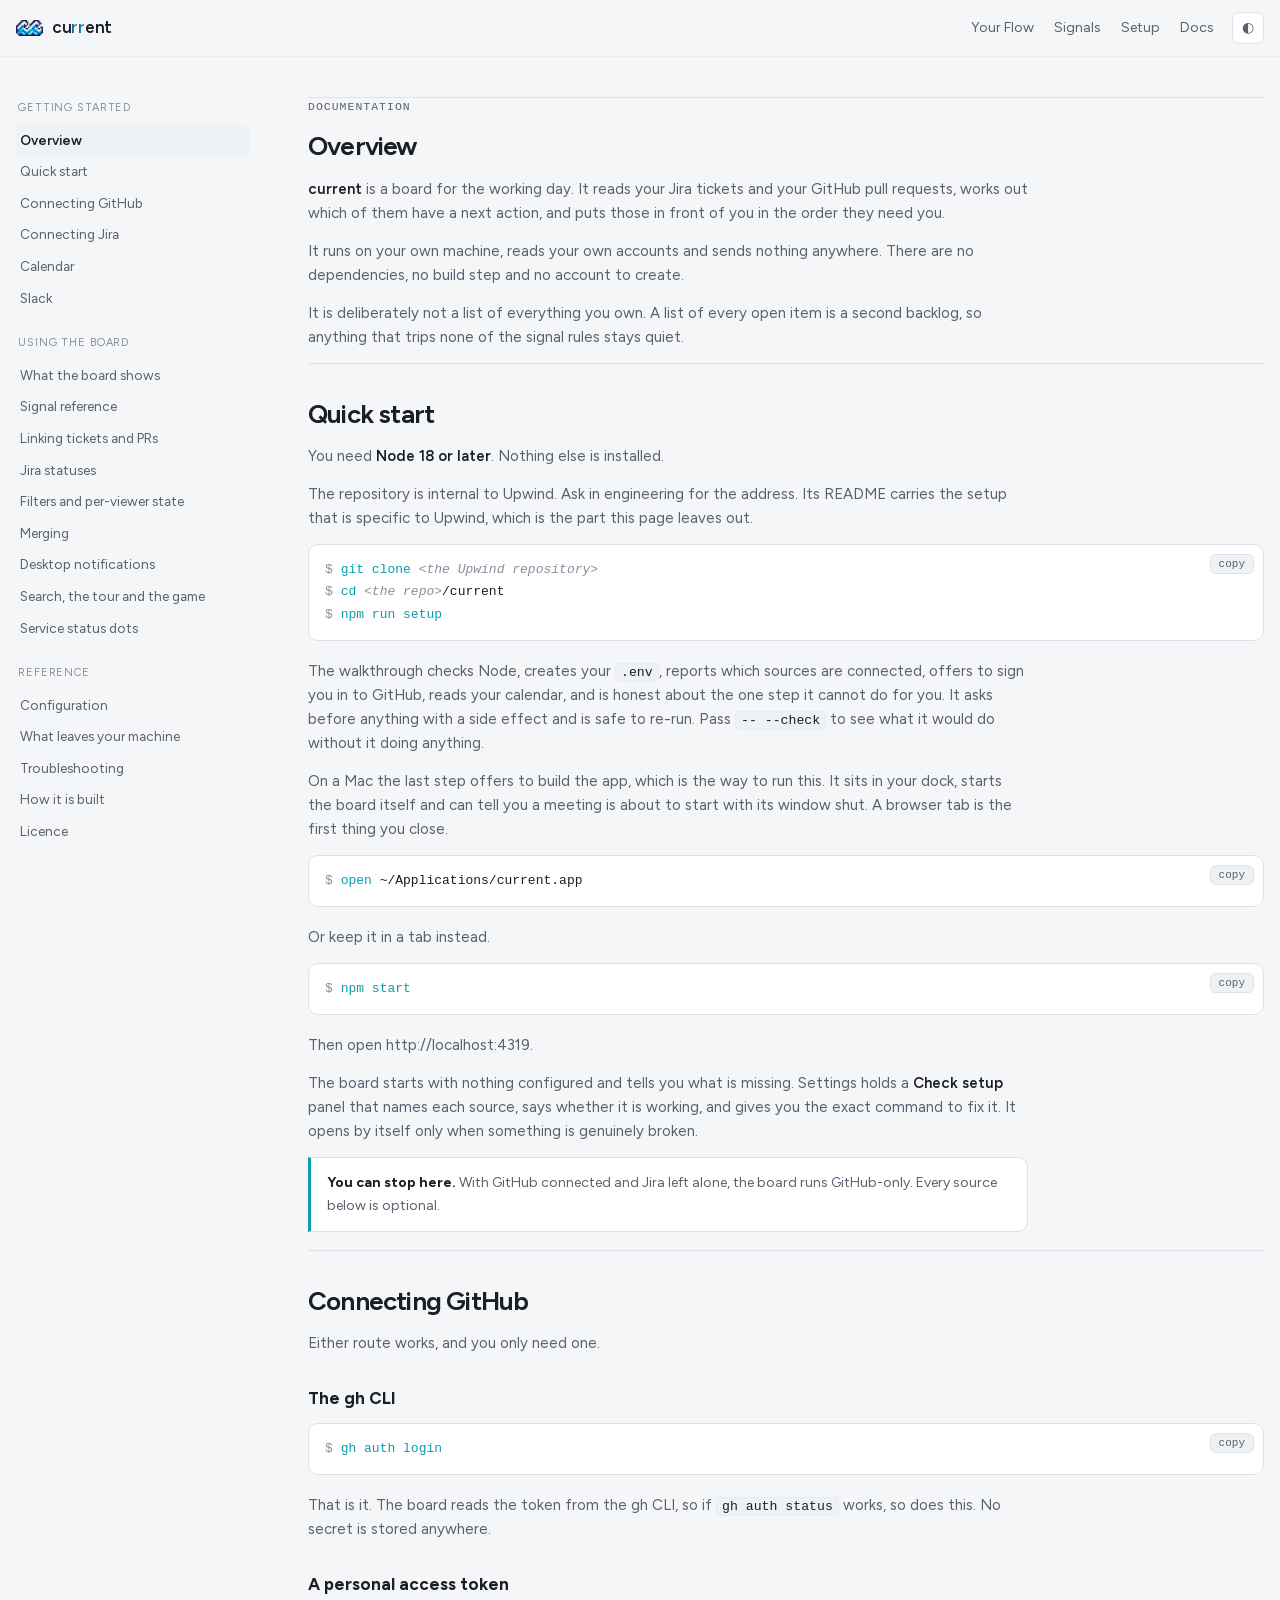
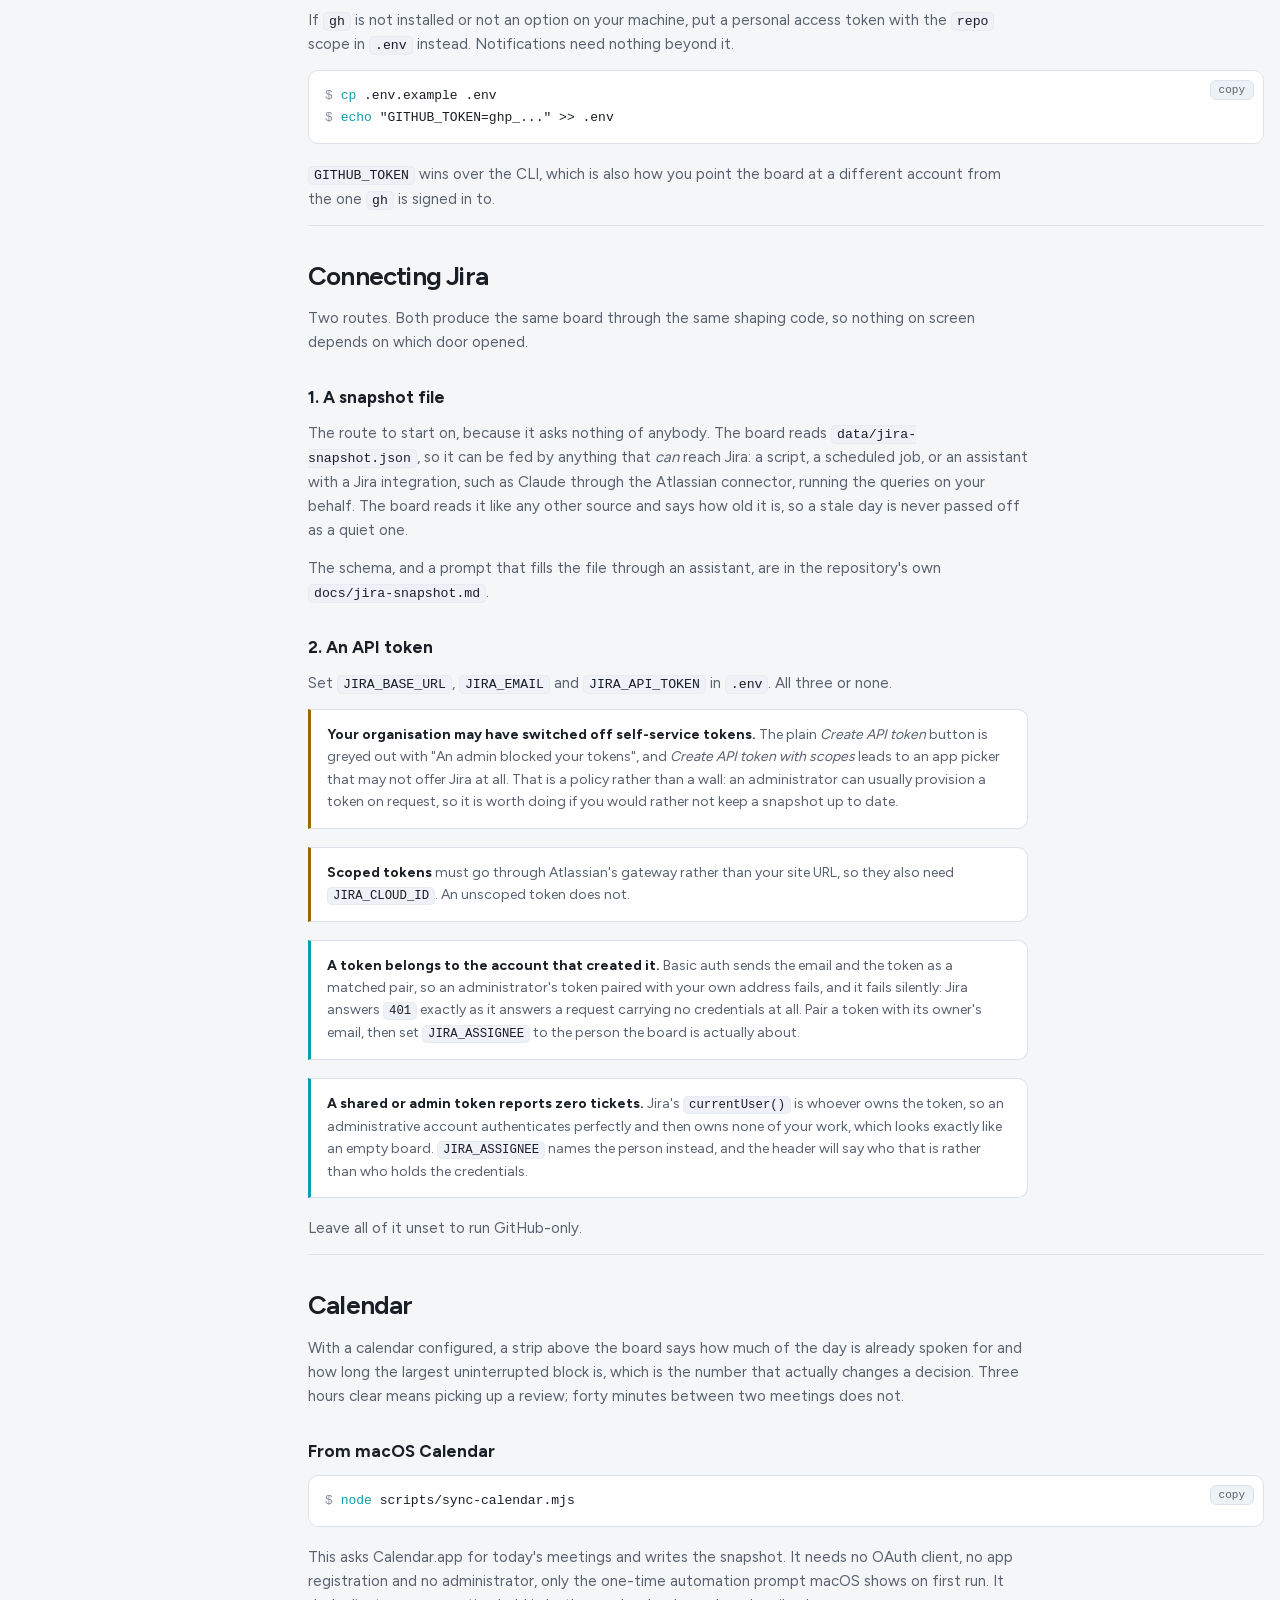
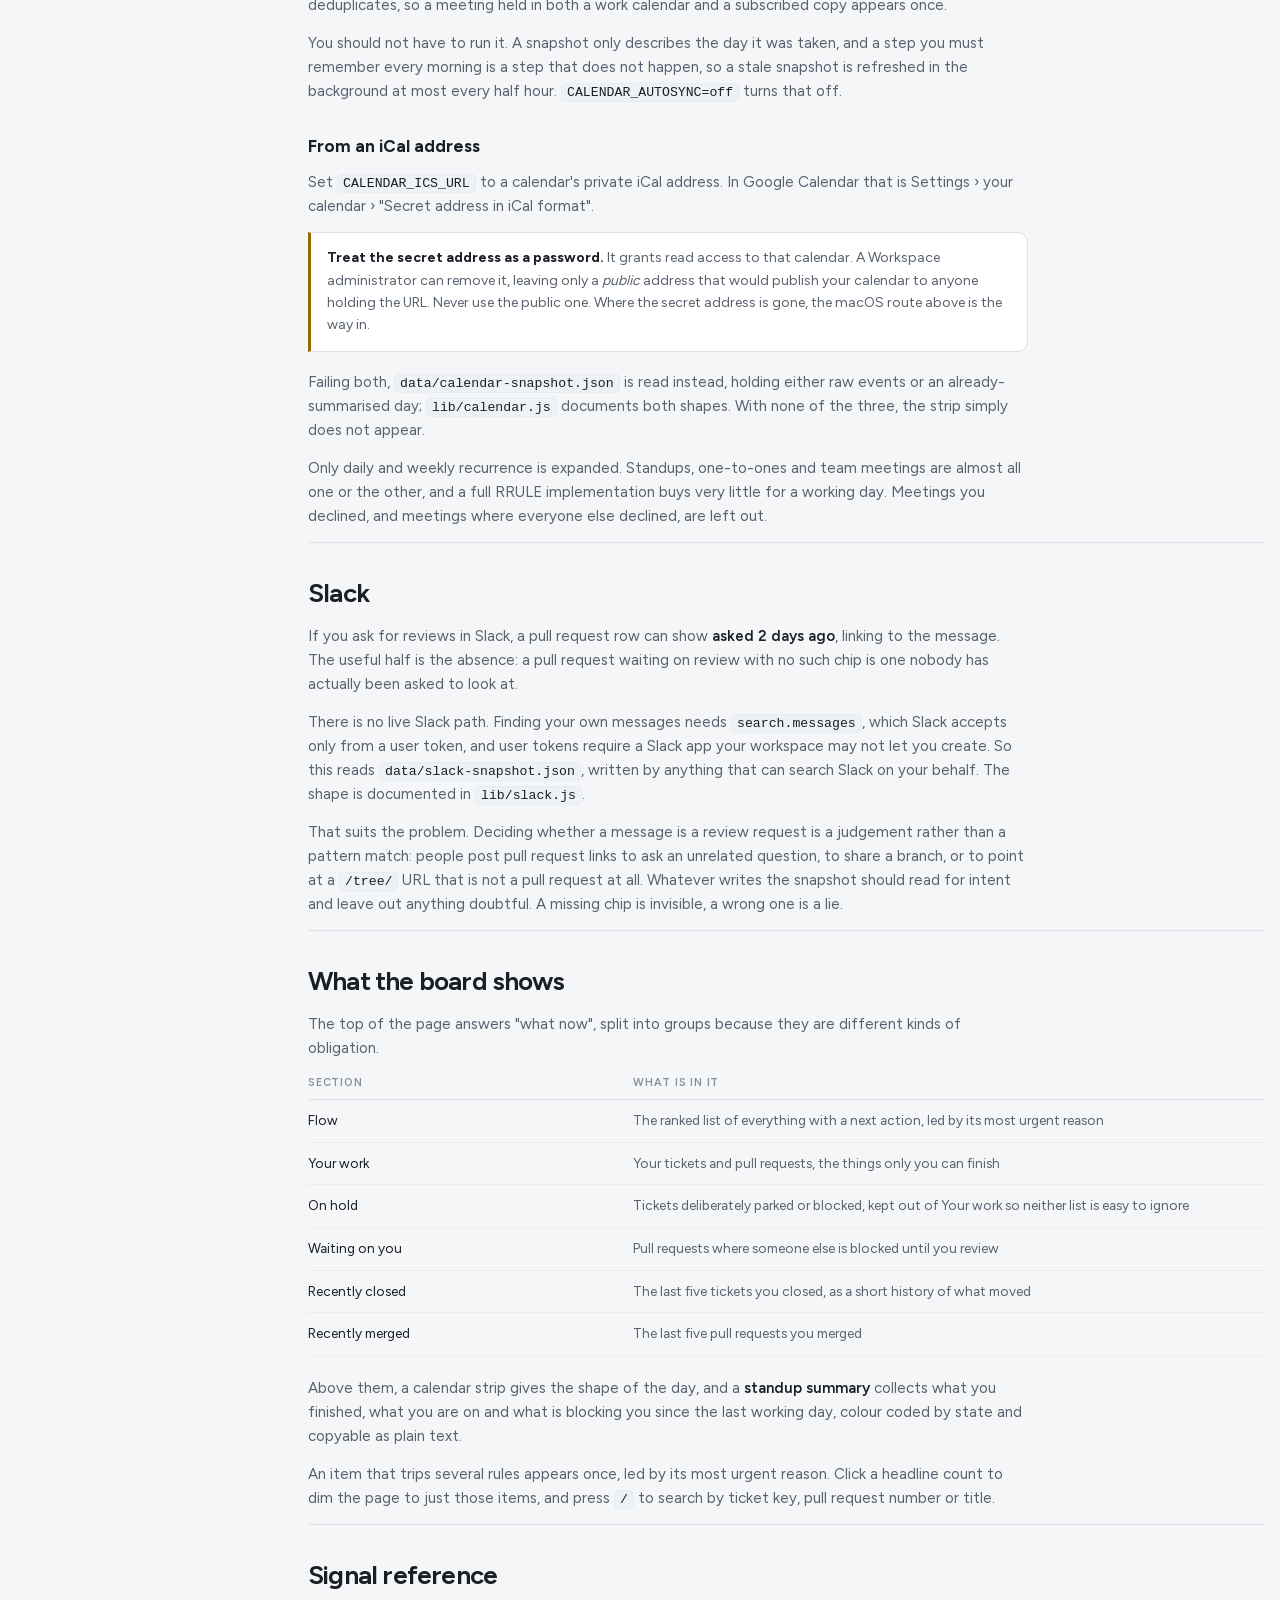
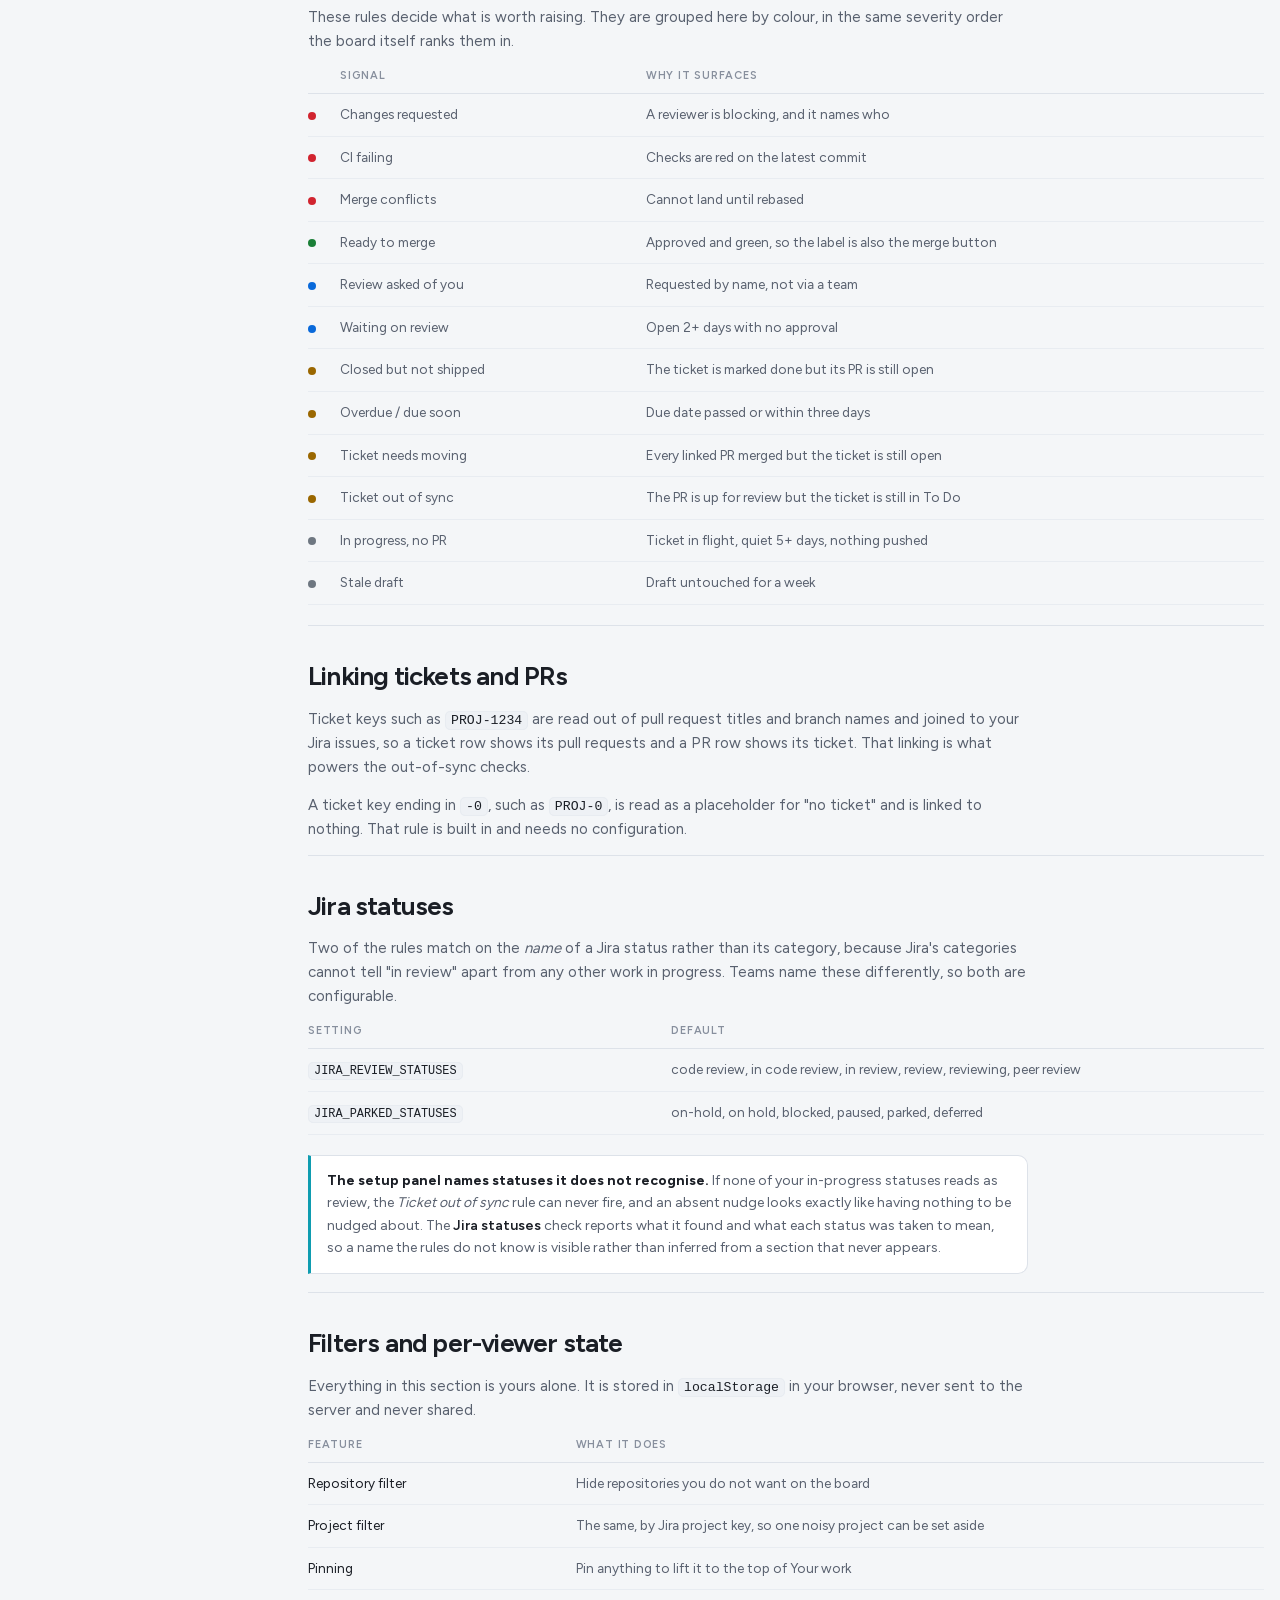
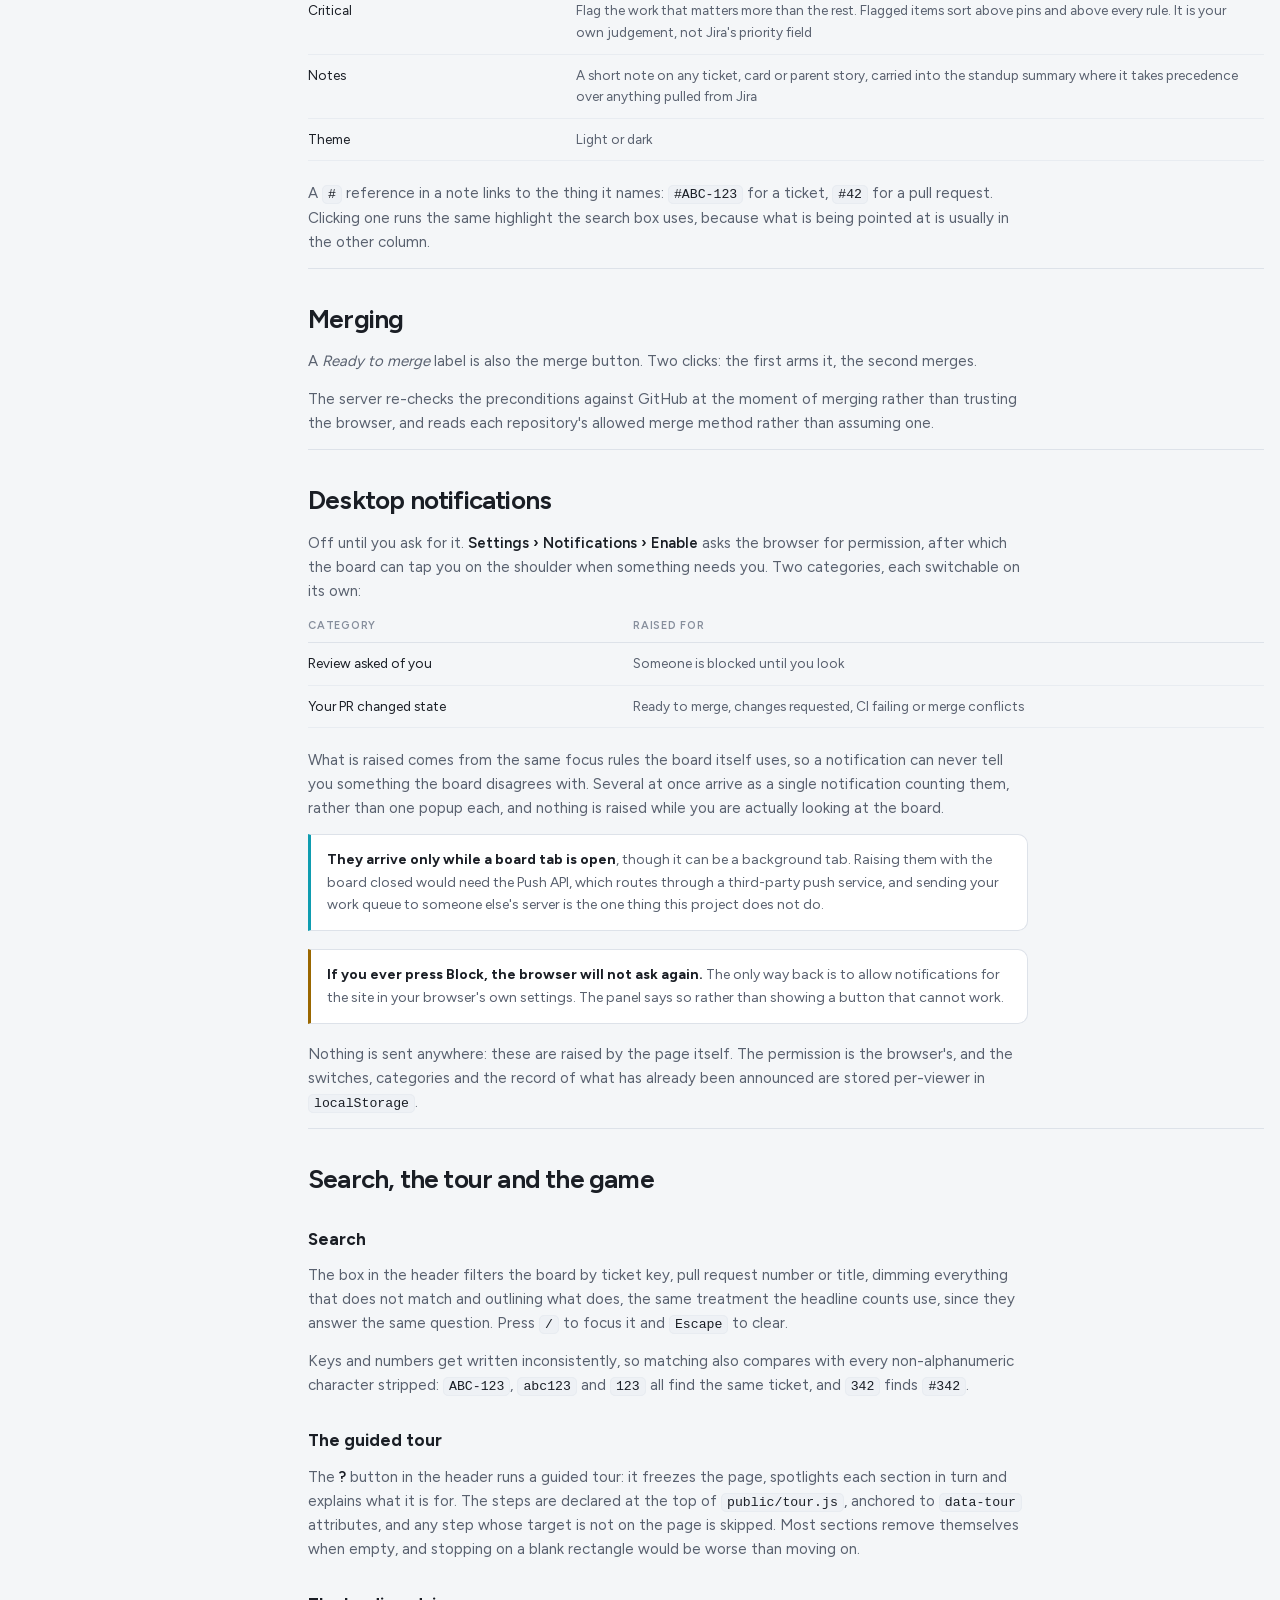
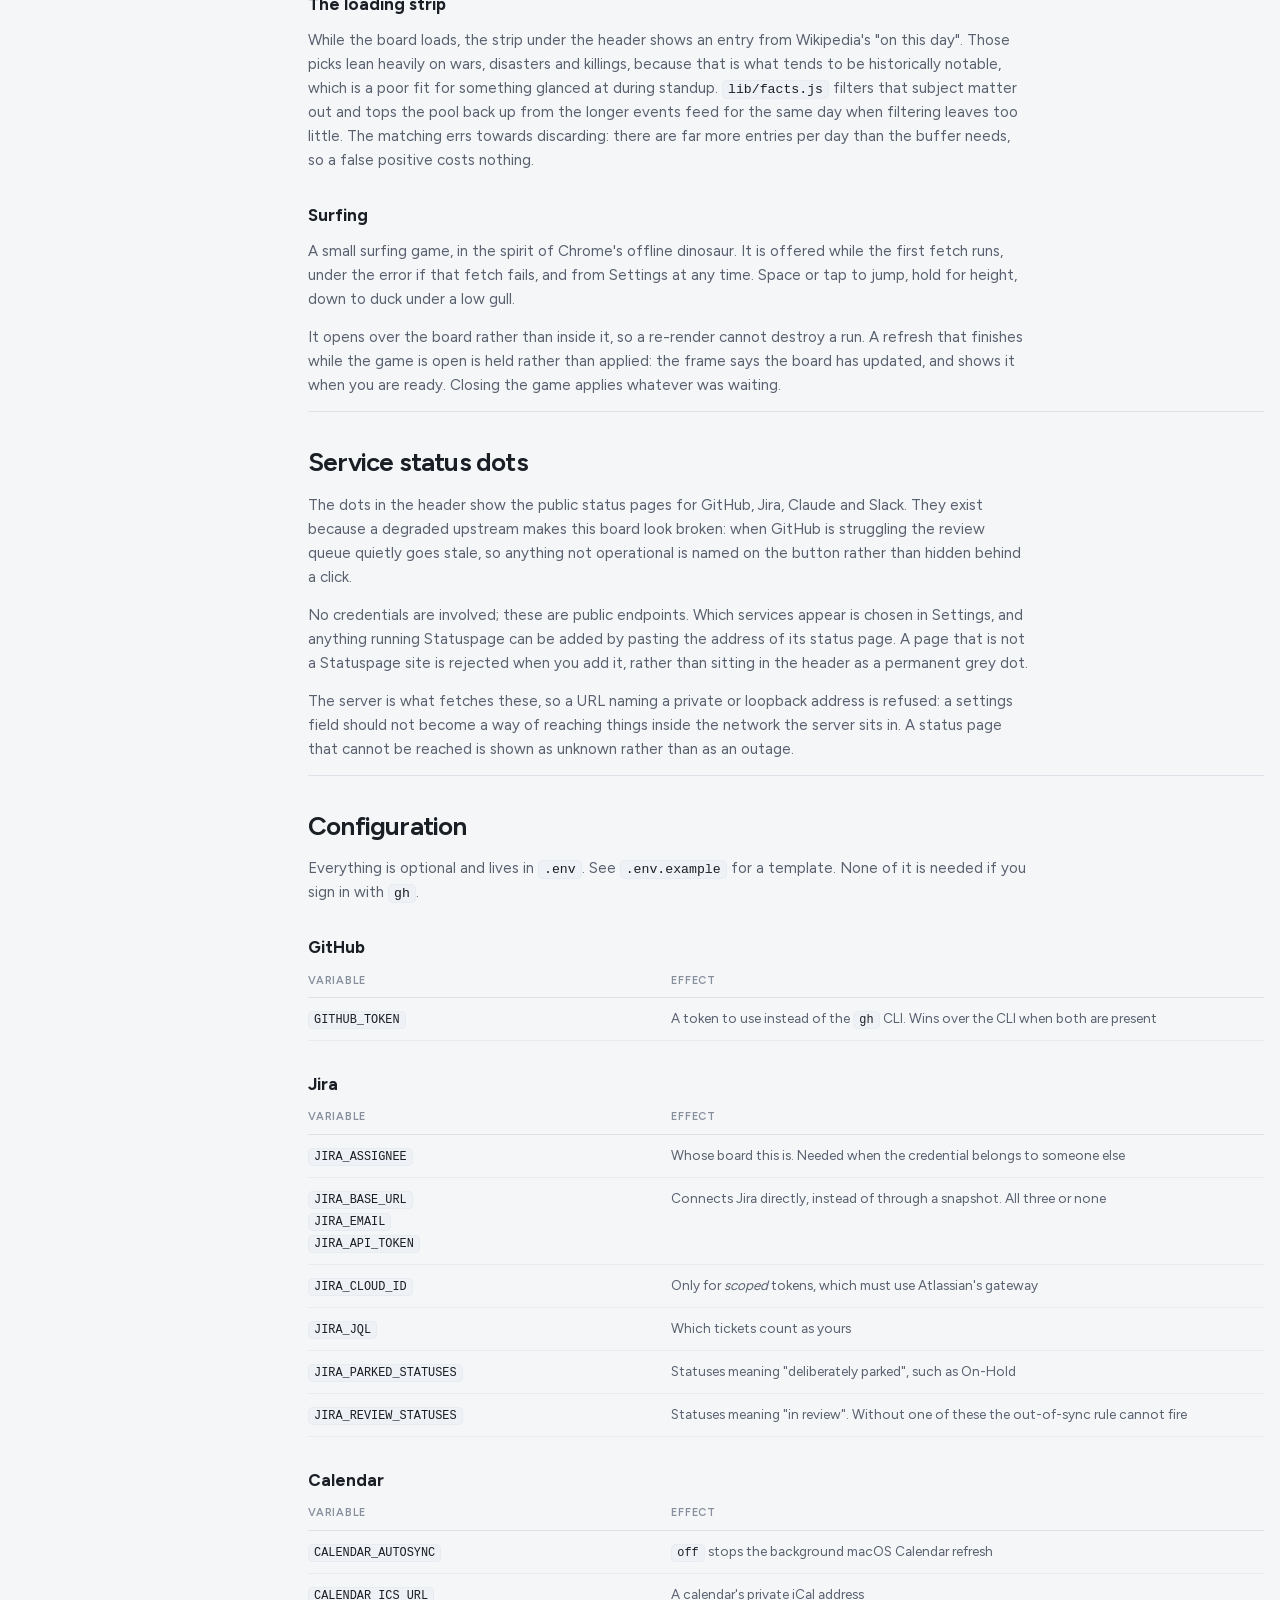
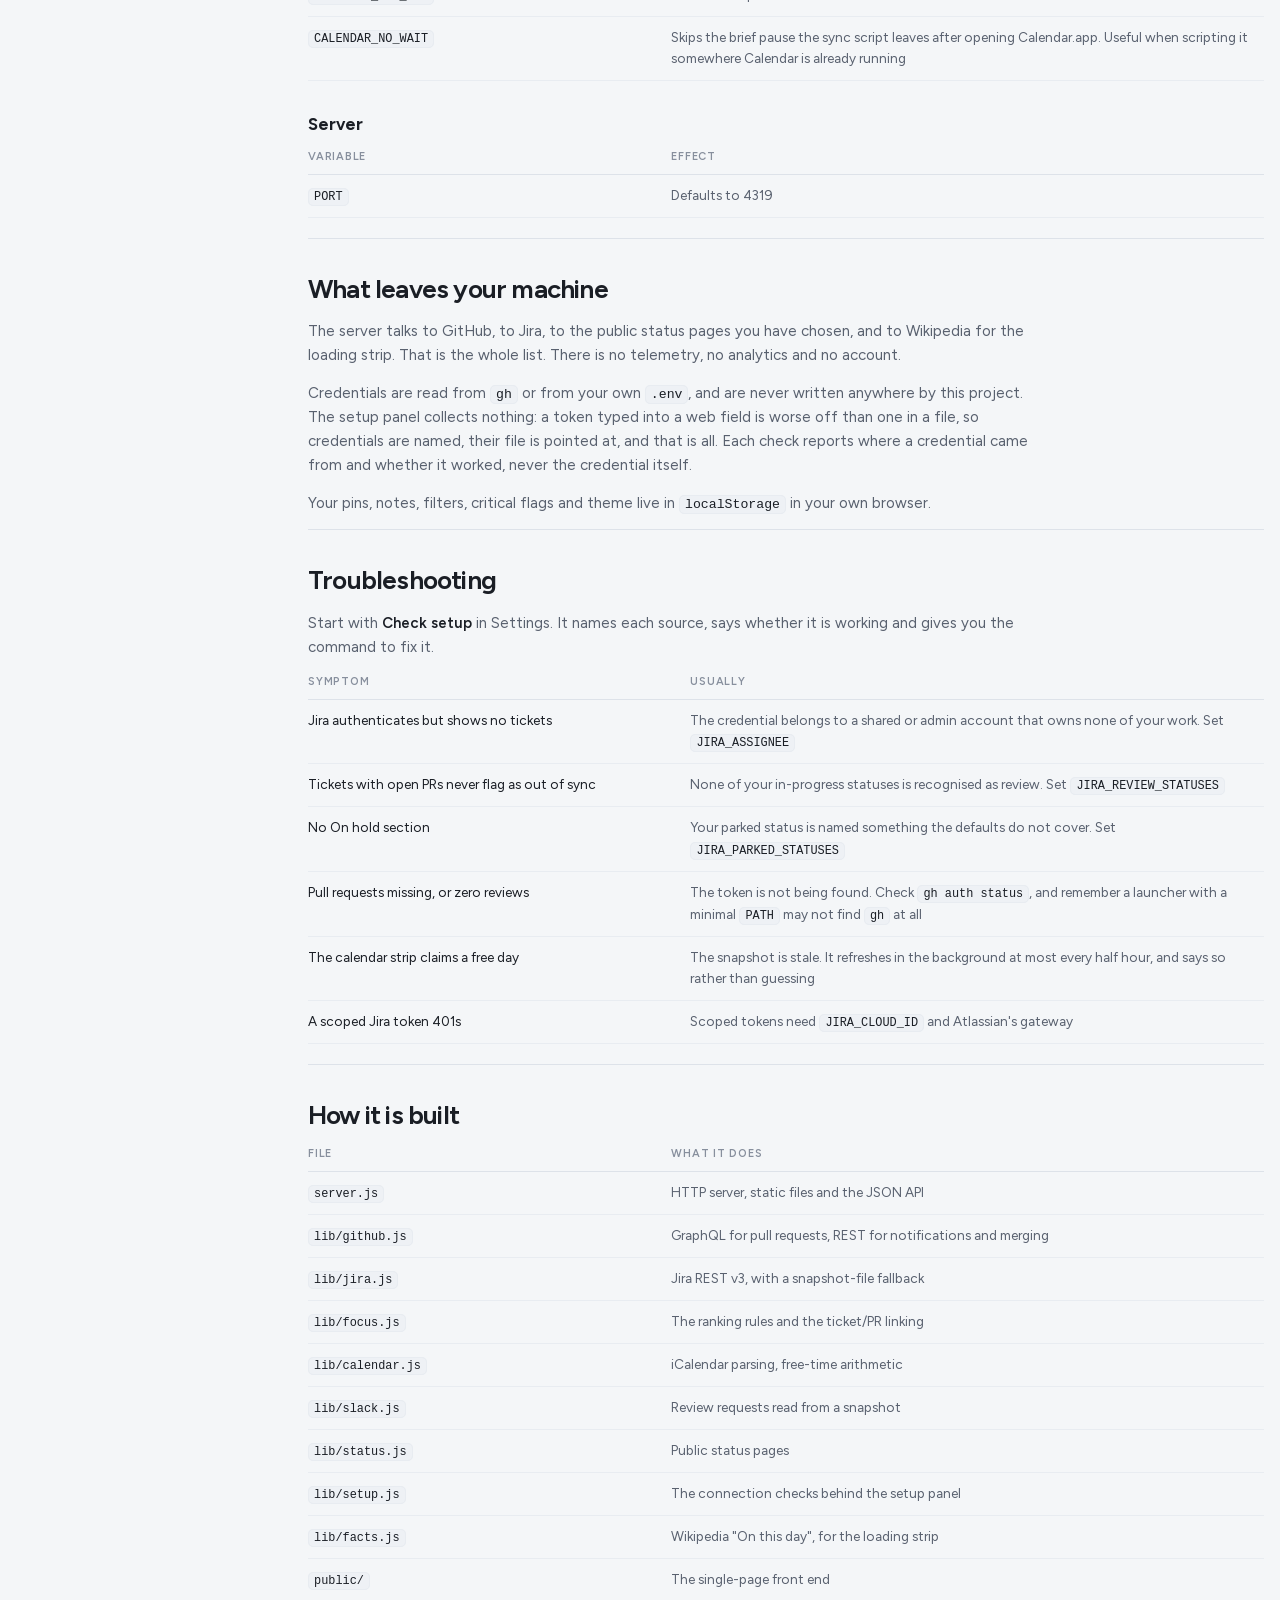
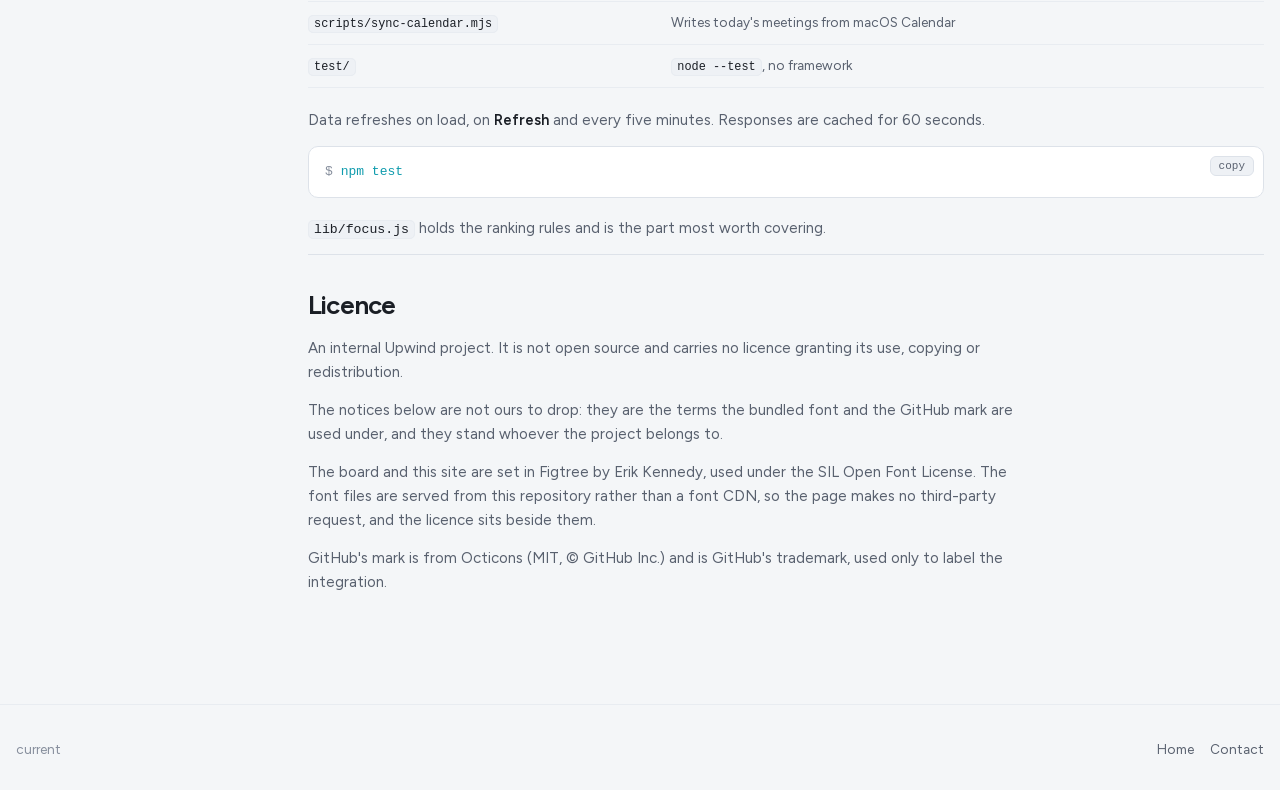
==== docs/index.html @ 6695f1cb "Correct the setup instructions, and lead with the Mac app The clone could not be followed. `cd curre" ====
<!doctype html>
<html lang="en">
  <head>
    <meta charset="utf-8" />
    <meta name="viewport" content="width=device-width, initial-scale=1" />

    <title>Documentation - current</title>
    <meta
      name="description"
      content="How to install, connect and run current: the GitHub and Jira routes, the calendar and Slack sources, every signal the board raises, the full configuration reference and what stays on your machine."
    />
    <link rel="icon" type="image/png" href="/favicon.png" />

    <script>
      /* Applied before first paint so a light-theme visitor never sees a dark
         flash. Wrapped because a private window can throw on the read itself. */
      try {
        var t = localStorage.getItem('current-docs-theme');
        if (t) document.documentElement.dataset.theme = t;
      } catch (e) {}
    </script>

    <link rel="stylesheet" href="/site.css?v=31" />
    <link rel="stylesheet" href="/guide.css?v=2" />

    <meta property="og:site_name" content="current" />
    <meta property="og:url" content="https://howsyourflow.io/docs/" />
    <meta property="og:title" content="Documentation - current" />
    <meta
      property="og:description"
      content="Install it, connect GitHub and Jira, and read what every signal on the board means."
    />
    <meta property="og:type" content="article" />
    <!-- Absolute, and it has to stay that way: a relative og:image is simply
         not fetched, which is why link previews came back blank. -->
    <meta property="og:image" content="https://howsyourflow.io/og.png" />
    <meta property="og:image:width" content="1200" />
    <meta property="og:image:height" content="630" />
    <meta property="og:image:alt" content="The current wave mark above a calm sea" />
    <meta name="twitter:card" content="summary_large_image" />
    <meta name="twitter:title" content="Documentation - current" />
    <meta name="twitter:description" content="Install it, connect GitHub and Jira, and read what every signal on the board means." />
    <meta name="twitter:image" content="https://howsyourflow.io/og.png" />
  </head>

  <body>
    <nav class="nav">
      <div class="wrap">
        <a class="nav-brand" href="/">
          <img src="/logo.png" alt="" />
          <span>cu<span class="wave-text">r</span><span class="wave-text">r</span>ent</span>
        </a>
        <div class="nav-links">
          <a href="/#board">Your Flow</a>
          <a href="/#signals">Signals</a>
          <a href="/#setup">Setup</a>
          <a href="/docs/">Docs</a>
        </div>
        <div class="nav-actions">
          <button class="theme-toggle" id="theme" type="button" title="Switch theme" aria-label="Switch theme">◐</button>
        </div>
      </div>
    </nav>

    <main class="wrap">
      <div class="docs">
        <!-- A disclosure on a phone, the sidebar on anything wider. -->
        <aside>
          <details class="docs-nav" id="toc">
            <summary>On this page</summary>
            <div class="toc">
              <p class="group">Getting started</p>
              <a href="#overview">Overview</a>
              <a href="#quick-start">Quick start</a>
              <a href="#github">Connecting GitHub</a>
              <a href="#jira">Connecting Jira</a>
              <a href="#calendar">Calendar</a>
              <a href="#slack">Slack</a>

              <p class="group">Using the board</p>
              <a href="#board">What the board shows</a>
              <a href="#signals">Signal reference</a>
              <a href="#linking">Linking tickets and PRs</a>
              <a href="#statuses">Jira statuses</a>
              <a href="#filters">Filters and per-viewer state</a>
              <a href="#merging">Merging</a>
              <a href="#notifications">Desktop notifications</a>
              <a href="#extras">Search, the tour and the game</a>
              <a href="#status-dots">Service status dots</a>

              <p class="group">Reference</p>
              <a href="#config">Configuration</a>
              <a href="#privacy">What leaves your machine</a>
              <a href="#troubleshooting">Troubleshooting</a>
              <a href="#architecture">How it is built</a>
              <a href="#licence">Licence</a>
            </div>
          </details>
        </aside>

        <div class="docs-body">
          <section id="overview">
            <p class="eyebrow">Documentation</p>
            <h2><a class="anchor" href="#overview" aria-hidden="true">#</a>Overview</h2>
            <p>
              <strong>current</strong> is a board for the working day. It reads your Jira
              tickets and your GitHub pull requests, works out which of them have a next
              action, and puts those in front of you in the order they need you.
            </p>
            <p>
              It runs on your own machine, reads your own accounts and sends nothing
              anywhere. There are no dependencies, no build step and no account to create.
            </p>
            <p>
              It is deliberately not a list of everything you own. A list of every open
              item is a second backlog, so anything that trips none of the
              <a href="#signals">signal rules</a> stays quiet.
            </p>
          </section>

          <section id="quick-start">
            <h2><a class="anchor" href="#quick-start" aria-hidden="true">#</a>Quick start</h2>
            <p>You need <strong>Node 18 or later</strong>. Nothing else is installed.</p>
            <p>
              The repository is internal to Upwind. Ask in engineering for the address.
              Its README carries the setup that is specific to Upwind, which is the part
              this page leaves out.
            </p>
            <div class="cmd">
              <button class="copy" type="button">copy</button>
              <pre><span class="p">$</span> <span class="c">git clone</span> <span class="m">&lt;the Upwind repository&gt;</span>
<span class="p">$</span> <span class="c">cd</span> <span class="m">&lt;the repo&gt;</span>/current
<span class="p">$</span> <span class="c">npm run setup</span></pre>
            </div>
            <p>
              The walkthrough checks Node, creates your <code>.env</code>, reports which
              sources are connected, offers to sign you in to GitHub, reads your calendar,
              and is honest about the one step it cannot do for you. It asks before
              anything with a side effect and is safe to re-run. Pass
              <code>-- --check</code> to see what it would do without it doing anything.
            </p>
            <p>
              On a Mac the last step offers to build the app, which is the way to run this.
              It sits in your dock, starts the board itself and can tell you a meeting is
              about to start with its window shut. A browser tab is the first thing you
              close.
            </p>
            <div class="cmd">
              <button class="copy" type="button">copy</button>
              <pre><span class="p">$</span> <span class="c">open</span> ~/Applications/current.app</pre>
            </div>
            <p>Or keep it in a tab instead.</p>
            <div class="cmd">
              <button class="copy" type="button">copy</button>
              <pre><span class="p">$</span> <span class="c">npm start</span></pre>
            </div>
            <p>Then open <a href="http://localhost:4319">http://localhost:4319</a>.</p>
            <p>
              The board starts with nothing configured and tells you what is missing.
              Settings holds a <strong>Check setup</strong> panel that names each source,
              says whether it is working, and gives you the exact command to fix it. It
              opens by itself only when something is genuinely broken.
            </p>
            <div class="note">
              <p>
                <b>You can stop here.</b> With GitHub connected and Jira left alone, the
                board runs GitHub-only. Every source below is optional.
              </p>
            </div>
          </section>

          <section id="github">
            <h2><a class="anchor" href="#github" aria-hidden="true">#</a>Connecting GitHub</h2>
            <p>Either route works, and you only need one.</p>

            <h3><a class="anchor" href="#github" aria-hidden="true">#</a>The gh CLI</h3>
            <div class="cmd">
              <button class="copy" type="button">copy</button>
              <pre><span class="p">$</span> <span class="c">gh auth login</span></pre>
            </div>
            <p>
              That is it. The board reads the token from the
              <a href="https://cli.github.com">gh CLI</a>, so if <code>gh auth status</code>
              works, so does this. No secret is stored anywhere.
            </p>

            <h3><a class="anchor" href="#github" aria-hidden="true">#</a>A personal access token</h3>
            <p>
              If <code>gh</code> is not installed or not an option on your machine, put a
              <a href="https://github.com/settings/tokens">personal access token</a> with
              the <code>repo</code> scope in <code>.env</code> instead. Notifications need
              nothing beyond it.
            </p>
            <div class="cmd">
              <button class="copy" type="button">copy</button>
              <pre><span class="p">$</span> <span class="c">cp</span> .env.example .env
<span class="p">$</span> <span class="c">echo</span> "GITHUB_TOKEN=ghp_..." &gt;&gt; .env</pre>
            </div>
            <p>
              <code>GITHUB_TOKEN</code> wins over the CLI, which is also how you point the
              board at a different account from the one <code>gh</code> is signed in to.
            </p>
          </section>

          <section id="jira">
            <h2><a class="anchor" href="#jira" aria-hidden="true">#</a>Connecting Jira</h2>
            <p>
              Two routes. Both produce the same board through the same shaping code, so
              nothing on screen depends on which door opened.
            </p>

            <h3><a class="anchor" href="#jira" aria-hidden="true">#</a>1. A snapshot file</h3>
            <p>
              The route to start on, because it asks nothing of anybody. The board reads
              <code>data/jira-snapshot.json</code>, so it can be fed by anything that
              <em>can</em> reach Jira: a script, a scheduled job, or an assistant with a
              Jira integration, such as Claude through the Atlassian connector,
              running the queries on your behalf. The board reads it like
              any other source and says how old it is, so a stale day is never passed off
              as a quiet one.
            </p>
            <p>
              The schema, and a prompt that fills the file through an assistant, are in
              the repository's own <code>docs/jira-snapshot.md</code>.
            </p>

            <h3><a class="anchor" href="#jira" aria-hidden="true">#</a>2. An API token</h3>
            <p>
              Set <code>JIRA_BASE_URL</code>, <code>JIRA_EMAIL</code> and
              <a href="https://id.atlassian.com/manage-profile/security/api-tokens"><code>JIRA_API_TOKEN</code></a>
              in <code>.env</code>. All three or none.
            </p>
            <div class="note warn">
              <p>
                <b>Your organisation may have switched off self-service tokens.</b> The
                plain <em>Create API token</em> button is greyed out with "An admin blocked
                your tokens", and <em>Create API token with scopes</em> leads to an app
                picker that may not offer Jira at all. That is a policy rather than a wall:
                an administrator can usually provision a token on request, so it is worth
                doing if you would rather not keep a snapshot up to date.
              </p>
            </div>
            <div class="note warn">
              <p>
                <b>Scoped tokens</b> must go through Atlassian's gateway rather than your
                site URL, so they also need <code>JIRA_CLOUD_ID</code>. An unscoped token
                does not.
              </p>
            </div>
            <div class="note">
              <p>
                <b>A token belongs to the account that created it.</b> Basic auth sends the
                email and the token as a matched pair, so an administrator's token paired
                with your own address fails, and it fails silently: Jira answers
                <code>401</code> exactly as it answers a request carrying no credentials at
                all. Pair a token with its owner's email, then set
                <code>JIRA_ASSIGNEE</code> to the person the board is actually about.
              </p>
            </div>
            <div class="note">
              <p>
                <b>A shared or admin token reports zero tickets.</b> Jira's
                <code>currentUser()</code> is whoever owns the token, so an administrative
                account authenticates perfectly and then owns none of your work, which
                looks exactly like an empty board. <code>JIRA_ASSIGNEE</code> names the
                person instead, and the header will say who that is rather than who holds
                the credentials.
              </p>
            </div>

            <p>Leave all of it unset to run GitHub-only.</p>
          </section>
          <section id="calendar">
            <h2><a class="anchor" href="#calendar" aria-hidden="true">#</a>Calendar</h2>
            <p>
              With a calendar configured, a strip above the board says how much of the day
              is already spoken for and how long the largest uninterrupted block is, which
              is the number that actually changes a decision. Three hours clear means
              picking up a review; forty minutes between two meetings does not.
            </p>

            <h3><a class="anchor" href="#calendar" aria-hidden="true">#</a>From macOS Calendar</h3>
            <div class="cmd">
              <button class="copy" type="button">copy</button>
              <pre><span class="p">$</span> <span class="c">node</span> scripts/sync-calendar.mjs</pre>
            </div>
            <p>
              This asks Calendar.app for today's meetings and writes the snapshot. It needs
              no OAuth client, no app registration and no administrator, only the one-time
              automation prompt macOS shows on first run. It deduplicates, so a meeting held
              in both a work calendar and a subscribed copy appears once.
            </p>
            <p>
              You should not have to run it. A snapshot only describes the day it was taken,
              and a step you must remember every morning is a step that does not happen, so
              a stale snapshot is refreshed in the background at most every half hour.
              <code>CALENDAR_AUTOSYNC=off</code> turns that off.
            </p>

            <h3><a class="anchor" href="#calendar" aria-hidden="true">#</a>From an iCal address</h3>
            <p>
              Set <code>CALENDAR_ICS_URL</code> to a calendar's private iCal address. In
              Google Calendar that is Settings &rsaquo; your calendar &rsaquo; "Secret
              address in iCal format".
            </p>
            <div class="note warn">
              <p>
                <b>Treat the secret address as a password.</b> It grants read access to that
                calendar. A Workspace administrator can remove it, leaving only a
                <em>public</em> address that would publish your calendar to anyone holding
                the URL. Never use the public one. Where the secret address is gone, the
                macOS route above is the way in.
              </p>
            </div>
            <p>
              Failing both, <code>data/calendar-snapshot.json</code> is read instead, holding
              either raw events or an already-summarised day;
              <code>lib/calendar.js</code> documents both shapes. With none of the three, the
              strip simply does not appear.
            </p>
            <p>
              Only daily and weekly recurrence is expanded. Standups, one-to-ones and team
              meetings are almost all one or the other, and a full RRULE implementation buys
              very little for a working day. Meetings you declined, and meetings where
              everyone else declined, are left out.
            </p>
          </section>

          <section id="slack">
            <h2><a class="anchor" href="#slack" aria-hidden="true">#</a>Slack</h2>
            <p>
              If you ask for reviews in Slack, a pull request row can show
              <strong>asked 2 days ago</strong>, linking to the message. The useful half is
              the absence: a pull request waiting on review with no such chip is one nobody
              has actually been asked to look at.
            </p>
            <p>
              There is no live Slack path. Finding your own messages needs
              <code>search.messages</code>, which Slack accepts only from a user token, and
              user tokens require a Slack app your workspace may not let you create. So this
              reads <code>data/slack-snapshot.json</code>, written by anything that can
              search Slack on your behalf. The shape is documented in
              <code>lib/slack.js</code>.
            </p>
            <p>
              That suits the problem. Deciding whether a message is a review request is a
              judgement rather than a pattern match: people post pull request links to ask
              an unrelated question, to share a branch, or to point at a
              <code>/tree/</code> URL that is not a pull request at all. Whatever writes the
              snapshot should read for intent and leave out anything doubtful. A missing
              chip is invisible, a wrong one is a lie.
            </p>
          </section>

          <section id="board">
            <h2><a class="anchor" href="#board" aria-hidden="true">#</a>What the board shows</h2>
            <p>
              The top of the page answers "what now", split into groups because they are
              different kinds of obligation.
            </p>
            <table>
              <thead>
                <tr><th style="width: 34%">Section</th><th>What is in it</th></tr>
              </thead>
              <tbody>
                <tr><td>Flow</td><td>The ranked list of everything with a next action, led by its most urgent reason</td></tr>
                <tr><td>Your work</td><td>Your tickets and pull requests, the things only you can finish</td></tr>
                <tr><td>On hold</td><td>Tickets deliberately parked or blocked, kept out of Your work so neither list is easy to ignore</td></tr>
                <tr><td>Waiting on you</td><td>Pull requests where someone else is blocked until you review</td></tr>
                <tr><td>Recently closed</td><td>The last five tickets you closed, as a short history of what moved</td></tr>
                <tr><td>Recently merged</td><td>The last five pull requests you merged</td></tr>
              </tbody>
            </table>
            <p>
              Above them, a calendar strip gives the shape of the day, and a
              <strong>standup summary</strong> collects what you finished, what you are on
              and what is blocking you since the last working day, colour coded by state and
              copyable as plain text.
            </p>
            <p>
              An item that trips several rules appears once, led by its most urgent reason.
              Click a headline count to dim the page to just those items, and press
              <code>/</code> to search by ticket key, pull request number or title.
            </p>
          </section>

          <section id="signals">
            <h2><a class="anchor" href="#signals" aria-hidden="true">#</a>Signal reference</h2>
            <p>
              These rules decide what is worth raising. They are grouped here by colour, in
              the same severity order the board itself ranks them in.
            </p>
            <table>
              <thead>
                <tr><th style="width: 32px"></th><th style="width: 32%">Signal</th><th>Why it surfaces</th></tr>
              </thead>
              <tbody>
                <tr><td><span class="sig-dot blocked"></span></td><td>Changes requested</td><td>A reviewer is blocking, and it names who</td></tr>
                <tr><td><span class="sig-dot blocked"></span></td><td>CI failing</td><td>Checks are red on the latest commit</td></tr>
                <tr><td><span class="sig-dot blocked"></span></td><td>Merge conflicts</td><td>Cannot land until rebased</td></tr>
                <tr><td><span class="sig-dot ready"></span></td><td>Ready to merge</td><td>Approved and green, so the label is also the merge button</td></tr>
                <tr><td><span class="sig-dot review"></span></td><td>Review asked of you</td><td>Requested by name, not via a team</td></tr>
                <tr><td><span class="sig-dot review"></span></td><td>Waiting on review</td><td>Open 2+ days with no approval</td></tr>
                <tr><td><span class="sig-dot waiting"></span></td><td>Closed but not shipped</td><td>The ticket is marked done but its PR is still open</td></tr>
                <tr><td><span class="sig-dot waiting"></span></td><td>Overdue / due soon</td><td>Due date passed or within three days</td></tr>
                <tr><td><span class="sig-dot waiting"></span></td><td>Ticket needs moving</td><td>Every linked PR merged but the ticket is still open</td></tr>
                <tr><td><span class="sig-dot waiting"></span></td><td>Ticket out of sync</td><td>The PR is up for review but the ticket is still in To Do</td></tr>
                <tr><td><span class="sig-dot"></span></td><td>In progress, no PR</td><td>Ticket in flight, quiet 5+ days, nothing pushed</td></tr>
                <tr><td><span class="sig-dot"></span></td><td>Stale draft</td><td>Draft untouched for a week</td></tr>
              </tbody>
            </table>
          </section>

          <section id="linking">
            <h2><a class="anchor" href="#linking" aria-hidden="true">#</a>Linking tickets and PRs</h2>
            <p>
              Ticket keys such as <code>PROJ-1234</code> are read out of pull request titles
              and branch names and joined to your Jira issues, so a ticket row shows its
              pull requests and a PR row shows its ticket. That linking is what powers the
              out-of-sync checks.
            </p>
            <p>
              A ticket key ending in <code>-0</code>, such as <code>PROJ-0</code>, is read as
              a placeholder for "no ticket" and is linked to nothing. That rule is built
              in and needs no configuration.
            </p>
          </section>

          <section id="statuses">
            <h2><a class="anchor" href="#statuses" aria-hidden="true">#</a>Jira statuses</h2>
            <p>
              Two of the rules match on the <em>name</em> of a Jira status rather than its
              category, because Jira's categories cannot tell "in review" apart from any
              other work in progress. Teams name these differently, so both are
              configurable.
            </p>
            <table>
              <thead>
                <tr><th style="width: 38%">Setting</th><th>Default</th></tr>
              </thead>
              <tbody>
                <tr>
                  <td><code>JIRA_REVIEW_STATUSES</code></td>
                  <td>code review, in code review, in review, review, reviewing, peer review</td>
                </tr>
                <tr>
                  <td><code>JIRA_PARKED_STATUSES</code></td>
                  <td>on-hold, on hold, blocked, paused, parked, deferred</td>
                </tr>
              </tbody>
            </table>
            <div class="note">
              <p>
                <b>The setup panel names statuses it does not recognise.</b> If none of your
                in-progress statuses reads as review, the <em>Ticket out of sync</em> rule
                can never fire, and an absent nudge looks exactly like having nothing to be
                nudged about. The <strong>Jira statuses</strong> check reports what it found
                and what each status was taken to mean, so a name the rules do not know is
                visible rather than inferred from a section that never appears.
              </p>
            </div>
          </section>

          <section id="filters">
            <h2><a class="anchor" href="#filters" aria-hidden="true">#</a>Filters and per-viewer state</h2>
            <p>
              Everything in this section is yours alone. It is stored in
              <code>localStorage</code> in your browser, never sent to the server and never
              shared.
            </p>
            <table>
              <thead>
                <tr><th style="width: 28%">Feature</th><th>What it does</th></tr>
              </thead>
              <tbody>
                <tr><td>Repository filter</td><td>Hide repositories you do not want on the board</td></tr>
                <tr><td>Project filter</td><td>The same, by Jira project key, so one noisy project can be set aside</td></tr>
                <tr><td>Pinning</td><td>Pin anything to lift it to the top of Your work</td></tr>
                <tr><td>Critical</td><td>Flag the work that matters more than the rest. Flagged items sort above pins and above every rule. It is your own judgement, not Jira's priority field</td></tr>
                <tr><td>Notes</td><td>A short note on any ticket, card or parent story, carried into the standup summary where it takes precedence over anything pulled from Jira</td></tr>
                <tr><td>Theme</td><td>Light or dark</td></tr>
              </tbody>
            </table>
            <p>
              A <code>#</code> reference in a note links to the thing it names:
              <code>#ABC-123</code> for a ticket, <code>#42</code> for a pull request.
              Clicking one runs the same highlight the search box uses, because what is
              being pointed at is usually in the other column.
            </p>
          </section>

          <section id="merging">
            <h2><a class="anchor" href="#merging" aria-hidden="true">#</a>Merging</h2>
            <p>
              A <em>Ready to merge</em> label is also the merge button. Two clicks: the first
              arms it, the second merges.
            </p>
            <p>
              The server re-checks the preconditions against GitHub at the moment of merging
              rather than trusting the browser, and reads each repository's allowed merge
              method rather than assuming one.
            </p>
          </section>

          <section id="notifications">
            <h2><a class="anchor" href="#notifications" aria-hidden="true">#</a>Desktop notifications</h2>
            <p>
              Off until you ask for it. <strong>Settings &rsaquo; Notifications &rsaquo;
              Enable</strong> asks the browser for permission, after which the board can
              tap you on the shoulder when something needs you. Two categories, each
              switchable on its own:
            </p>
            <table>
              <thead><tr><th style="width: 34%">Category</th><th>Raised for</th></tr></thead>
              <tbody>
                <tr><td>Review asked of you</td><td>Someone is blocked until you look</td></tr>
                <tr><td>Your PR changed state</td><td>Ready to merge, changes requested, CI failing or merge conflicts</td></tr>
              </tbody>
            </table>
            <p>
              What is raised comes from the same focus rules the board itself uses, so a
              notification can never tell you something the board disagrees with. Several
              at once arrive as a single notification counting them, rather than one popup
              each, and nothing is raised while you are actually looking at the board.
            </p>
            <div class="note">
              <p>
                <b>They arrive only while a board tab is open</b>, though it can be a
                background tab. Raising them with the board closed would need the Push API,
                which routes through a third-party push service, and sending your work queue
                to someone else's server is the one thing this project does not do.
              </p>
            </div>
            <div class="note warn">
              <p>
                <b>If you ever press Block, the browser will not ask again.</b> The only way
                back is to allow notifications for the site in your browser's own settings.
                The panel says so rather than showing a button that cannot work.
              </p>
            </div>
            <p>
              Nothing is sent anywhere: these are raised by the page itself. The permission
              is the browser's, and the switches, categories and the record of what has
              already been announced are stored per-viewer in <code>localStorage</code>.
            </p>
          </section>

          <section id="extras">
            <h2><a class="anchor" href="#extras" aria-hidden="true">#</a>Search, the tour and the game</h2>

            <h3><a class="anchor" href="#extras" aria-hidden="true">#</a>Search</h3>
            <p>
              The box in the header filters the board by ticket key, pull request number
              or title, dimming everything that does not match and outlining what does, the
              same treatment the headline counts use, since they answer the same question.
              Press <code>/</code> to focus it and <code>Escape</code> to clear.
            </p>
            <p>
              Keys and numbers get written inconsistently, so matching also compares with
              every non-alphanumeric character stripped: <code>ABC-123</code>,
              <code>abc123</code> and <code>123</code> all find the same ticket, and
              <code>342</code> finds <code>#342</code>.
            </p>

            <h3><a class="anchor" href="#extras" aria-hidden="true">#</a>The guided tour</h3>
            <p>
              The <strong>?</strong> button in the header runs a guided tour: it freezes the
              page, spotlights each section in turn and explains what it is for. The steps
              are declared at the top of <code>public/tour.js</code>, anchored to
              <code>data-tour</code> attributes, and any step whose target is not on the page
              is skipped. Most sections remove themselves when empty, and stopping on a blank
              rectangle would be worse than moving on.
            </p>

            <h3><a class="anchor" href="#extras" aria-hidden="true">#</a>The loading strip</h3>
            <p>
              While the board loads, the strip under the header shows an entry from
              Wikipedia's "on this day". Those picks lean heavily on wars, disasters and
              killings, because that is what tends to be historically notable, which is a
              poor fit for something glanced at during standup.
              <code>lib/facts.js</code> filters that subject matter out and tops the pool
              back up from the longer events feed for the same day when filtering leaves too
              little. The matching errs towards discarding: there are far more entries per
              day than the buffer needs, so a false positive costs nothing.
            </p>

            <h3><a class="anchor" href="#extras" aria-hidden="true">#</a>Surfing</h3>
            <p>
              A small surfing game, in the spirit of Chrome's offline dinosaur. It is offered
              while the first fetch runs, under the error if that fetch fails, and from
              Settings at any time. Space or tap to jump, hold for height, down to duck under
              a low gull.
            </p>
            <p>
              It opens over the board rather than inside it, so a re-render cannot destroy a
              run. A refresh that finishes while the game is open is held rather than
              applied: the frame says the board has updated, and shows it when you are ready.
              Closing the game applies whatever was waiting.
            </p>
          </section>

          <section id="status-dots">
            <h2><a class="anchor" href="#status-dots" aria-hidden="true">#</a>Service status dots</h2>
            <p>
              The dots in the header show the public status pages for GitHub, Jira, Claude
              and Slack. They exist because a degraded upstream makes this board look broken:
              when GitHub is struggling the review queue quietly goes stale, so anything not
              operational is named on the button rather than hidden behind a click.
            </p>
            <p>
              No credentials are involved; these are public endpoints. Which services appear
              is chosen in Settings, and anything running Statuspage can be added by pasting
              the address of its status page. A page that is not a Statuspage site is
              rejected when you add it, rather than sitting in the header as a permanent grey
              dot.
            </p>
            <p>
              The server is what fetches these, so a URL naming a private or loopback address
              is refused: a settings field should not become a way of reaching things inside
              the network the server sits in. A status page that cannot be reached is shown
              as unknown rather than as an outage.
            </p>
          </section>

          <section id="config">
            <h2><a class="anchor" href="#config" aria-hidden="true">#</a>Configuration</h2>
            <p>
              Everything is optional and lives in <code>.env</code>. See
              <code>.env.example</code> for a template. None of it is needed if you sign in
              with <code>gh</code>.
            </p>

            <h3><a class="anchor" href="#config" aria-hidden="true">#</a>GitHub</h3>
            <table>
              <thead><tr><th style="width: 38%">Variable</th><th>Effect</th></tr></thead>
              <tbody>
                <tr><td><code>GITHUB_TOKEN</code></td><td>A token to use instead of the <code>gh</code> CLI. Wins over the CLI when both are present</td></tr>
              </tbody>
            </table>

            <h3><a class="anchor" href="#config" aria-hidden="true">#</a>Jira</h3>
            <table>
              <thead><tr><th style="width: 38%">Variable</th><th>Effect</th></tr></thead>
              <tbody>
                <tr><td><code>JIRA_ASSIGNEE</code></td><td>Whose board this is. Needed when the credential belongs to someone else</td></tr>
                <tr><td><code>JIRA_BASE_URL</code><br /><code>JIRA_EMAIL</code><br /><code>JIRA_API_TOKEN</code></td><td>Connects Jira directly, instead of through a snapshot. All three or none</td></tr>
                <tr><td><code>JIRA_CLOUD_ID</code></td><td>Only for <em>scoped</em> tokens, which must use Atlassian's gateway</td></tr>
                <tr><td><code>JIRA_JQL</code></td><td>Which tickets count as yours</td></tr>
                <tr><td><code>JIRA_PARKED_STATUSES</code></td><td>Statuses meaning "deliberately parked", such as On-Hold</td></tr>
                <tr><td><code>JIRA_REVIEW_STATUSES</code></td><td>Statuses meaning "in review". Without one of these the out-of-sync rule cannot fire</td></tr>
              </tbody>
            </table>

            <h3><a class="anchor" href="#config" aria-hidden="true">#</a>Calendar</h3>
            <table>
              <thead><tr><th style="width: 38%">Variable</th><th>Effect</th></tr></thead>
              <tbody>
                <tr><td><code>CALENDAR_AUTOSYNC</code></td><td><code>off</code> stops the background macOS Calendar refresh</td></tr>
                <tr><td><code>CALENDAR_ICS_URL</code></td><td>A calendar's private iCal address</td></tr>
                <tr><td><code>CALENDAR_NO_WAIT</code></td><td>Skips the brief pause the sync script leaves after opening Calendar.app. Useful when scripting it somewhere Calendar is already running</td></tr>
              </tbody>
            </table>

            <h3><a class="anchor" href="#config" aria-hidden="true">#</a>Server</h3>
            <table>
              <thead><tr><th style="width: 38%">Variable</th><th>Effect</th></tr></thead>
              <tbody>
                <tr><td><code>PORT</code></td><td>Defaults to 4319</td></tr>
              </tbody>
            </table>
          </section>

          <section id="privacy">
            <h2><a class="anchor" href="#privacy" aria-hidden="true">#</a>What leaves your machine</h2>
            <p>
              The server talks to GitHub, to Jira, to the public status pages you have
              chosen, and to Wikipedia for the loading strip. That is the whole list. There
              is no telemetry, no analytics and no account.
            </p>
            <p>
              Credentials are read from <code>gh</code> or from your own <code>.env</code>,
              and are never written anywhere by this project. The
              setup panel collects nothing: a token typed into a web field is worse off than
              one in a file, so credentials are named, their file is pointed at, and that is
              all. Each check reports where a credential came from and whether it worked,
              never the credential itself.
            </p>
            <p>
              Your pins, notes, filters, critical flags and theme live in
              <code>localStorage</code> in your own browser.
            </p>
          </section>

          <section id="troubleshooting">
            <h2><a class="anchor" href="#troubleshooting" aria-hidden="true">#</a>Troubleshooting</h2>
            <p>
              Start with <strong>Check setup</strong> in Settings. It names each source, says
              whether it is working and gives you the command to fix it.
            </p>
            <table>
              <thead><tr><th style="width: 40%">Symptom</th><th>Usually</th></tr></thead>
              <tbody>
                <tr>
                  <td>Jira authenticates but shows no tickets</td>
                  <td>The credential belongs to a shared or admin account that owns none of your work. Set <code>JIRA_ASSIGNEE</code></td>
                </tr>
                <tr>
                  <td>Tickets with open PRs never flag as out of sync</td>
                  <td>None of your in-progress statuses is recognised as review. Set <code>JIRA_REVIEW_STATUSES</code></td>
                </tr>
                <tr>
                  <td>No On hold section</td>
                  <td>Your parked status is named something the defaults do not cover. Set <code>JIRA_PARKED_STATUSES</code></td>
                </tr>
                <tr>
                  <td>Pull requests missing, or zero reviews</td>
                  <td>The token is not being found. Check <code>gh auth status</code>, and remember a launcher with a minimal <code>PATH</code> may not find <code>gh</code> at all</td>
                </tr>
                <tr>
                  <td>The calendar strip claims a free day</td>
                  <td>The snapshot is stale. It refreshes in the background at most every half hour, and says so rather than guessing</td>
                </tr>
                <tr>
                  <td>A scoped Jira token 401s</td>
                  <td>Scoped tokens need <code>JIRA_CLOUD_ID</code> and Atlassian's gateway</td>
                </tr>
              </tbody>
            </table>
          </section>

          <section id="architecture">
            <h2><a class="anchor" href="#architecture" aria-hidden="true">#</a>How it is built</h2>
            <table>
              <thead><tr><th style="width: 38%">File</th><th>What it does</th></tr></thead>
              <tbody>
                <tr><td><code>server.js</code></td><td>HTTP server, static files and the JSON API</td></tr>
                <tr><td><code>lib/github.js</code></td><td>GraphQL for pull requests, REST for notifications and merging</td></tr>
                <tr><td><code>lib/jira.js</code></td><td>Jira REST v3, with a snapshot-file fallback</td></tr>
                <tr><td><code>lib/focus.js</code></td><td>The ranking rules and the ticket/PR linking</td></tr>
                <tr><td><code>lib/calendar.js</code></td><td>iCalendar parsing, free-time arithmetic</td></tr>
                <tr><td><code>lib/slack.js</code></td><td>Review requests read from a snapshot</td></tr>
                <tr><td><code>lib/status.js</code></td><td>Public status pages</td></tr>
                <tr><td><code>lib/setup.js</code></td><td>The connection checks behind the setup panel</td></tr>
                <tr><td><code>lib/facts.js</code></td><td>Wikipedia "On this day", for the loading strip</td></tr>
                <tr><td><code>public/</code></td><td>The single-page front end</td></tr>
                <tr><td><code>scripts/sync-calendar.mjs</code></td><td>Writes today's meetings from macOS Calendar</td></tr>
                <tr><td><code>test/</code></td><td><code>node --test</code>, no framework</td></tr>
              </tbody>
            </table>
            <p>
              Data refreshes on load, on <strong>Refresh</strong> and every five minutes.
              Responses are cached for 60 seconds.
            </p>
            <div class="cmd">
              <button class="copy" type="button">copy</button>
              <pre><span class="p">$</span> <span class="c">npm test</span></pre>
            </div>
            <p>
              <code>lib/focus.js</code> holds the ranking rules and is the part most worth
              covering.
            </p>
          </section>

          <section id="licence">
            <h2><a class="anchor" href="#licence" aria-hidden="true">#</a>Licence</h2>
            <p>
              An internal Upwind project. It is not open source and carries no licence
              granting its use, copying or redistribution.
            </p>
            <p>
              The notices below are not ours to drop: they are the terms the bundled font
              and the GitHub mark are used under, and they stand whoever the project
              belongs to.
            </p>
            <p>
              The board and this site are set in
              <a href="https://github.com/erikdkennedy/figtree">Figtree</a> by Erik Kennedy,
              used under the SIL Open Font License. The font files are served from this
              repository rather than a font CDN, so the page makes no third-party request,
              and the licence sits beside them.
            </p>
            <p>
              GitHub's mark is from <a href="https://primer.style/octicons">Octicons</a>
              (MIT, &copy; GitHub Inc.) and is GitHub's trademark, used only to label the
              integration.
            </p>
          </section>
        </div>
      </div>
    </main>

    <footer>
      <div class="wrap">
        <span>current</span>
        <span class="right">
          <a href="/">Home</a>
          <a href="mailto:dylan.martin@upwind.io?subject=current">Contact</a>
        </span>
      </div>
    </footer>

    <script>
      /* Theme toggle. Matches the landing page: no stored choice means light,
         unconditionally, and the page never consults the system. */
      (function () {
        var root = document.documentElement;
        var button = document.getElementById('theme');
        button.addEventListener('click', function () {
          var next = root.dataset.theme === 'dark' ? 'light' : 'dark';
          root.dataset.theme = next;
          try {
            localStorage.setItem('current-docs-theme', next);
          } catch (e) {}
        });
      })();

      /* Copy buttons. The marker spans are prompts rather than content, so the
         text is rebuilt from the lines with those stripped out. */
      document.querySelectorAll('.cmd').forEach(function (box) {
        var button = box.querySelector('.copy');
        var pre = box.querySelector('pre');
        if (!button || !pre) return;
        /* The async clipboard API needs a secure context. Everything else gets
           the old selection trick rather than a dead button. */
        function write(text) {
          if (navigator.clipboard && window.isSecureContext) {
            return navigator.clipboard.writeText(text);
          }
          return new Promise(function (resolve, reject) {
            var ta = document.createElement('textarea');
            ta.value = text;
            ta.setAttribute('readonly', '');
            ta.style.position = 'fixed';
            ta.style.top = '-1000px';
            document.body.appendChild(ta);
            ta.select();
            try {
              document.execCommand('copy') ? resolve() : reject(new Error('refused'));
            } catch (e) {
              reject(e);
            } finally {
              ta.remove();
            }
          });
        }

        button.addEventListener('click', function () {
          var text = pre.innerText
            .split('\n')
            .map(function (line) {
              return line.replace(/^\s*\$\s?/, '');
            })
            .join('\n')
            .trim();
          write(text).then(
            function () {
              button.textContent = 'copied';
              setTimeout(function () {
                button.textContent = 'copy';
              }, 1400);
            },
            function () {
              button.textContent = 'failed';
              setTimeout(function () {
                button.textContent = 'copy';
              }, 1400);
            },
          );
        });
      });

      /*
       * Scroll spy.
       *
       * rootMargin pins the trigger line near the top of the viewport, so the
       * highlighted entry is the heading you are reading rather than whichever
       * section happens to be largest. The last section is short enough that it
       * may never cross that line, so the foot of the page selects it outright.
       */
      (function () {
        var toc = document.getElementById('toc');
        var links = [].slice.call(toc.querySelectorAll('a[href^="#"]'));
        var byId = {};
        links.forEach(function (a) {
          byId[a.getAttribute('href').slice(1)] = a;
        });
        var sections = links
          .map(function (a) {
            return document.getElementById(a.getAttribute('href').slice(1));
          })
          .filter(Boolean);

        function mark(id) {
          links.forEach(function (a) {
            a.classList.toggle('here', a === byId[id]);
          });
        }

        /*
         * The entry to light is the last section whose top has passed the
         * trigger line, which is the heading you are reading. Picking the first
         * section merely intersecting a band highlights the one above it, since
         * two sections are usually in view at once.
         */
        var LINE = 100;
        function current() {
          if (window.innerHeight + window.scrollY >= document.body.scrollHeight - 4) {
            return sections[sections.length - 1];
          }
          var best = sections[0];
          for (var i = 0; i < sections.length; i++) {
            if (sections[i].getBoundingClientRect().top <= LINE) best = sections[i];
          }
          return best;
        }

        var queued = false;
        function update() {
          queued = false;
          var section = current();
          if (section) mark(section.id);
        }
        /* One read per frame at most: this runs on every scroll event, and
           getBoundingClientRect forces layout. */
        function onScroll() {
          if (queued) return;
          queued = true;
          requestAnimationFrame(update);
        }
        window.addEventListener('scroll', onScroll, { passive: true });
        window.addEventListener('resize', onScroll);
        update();
      })();

      /* The sidebar is a disclosure only on a phone; on a wide screen it is
         always open, and opening it here keeps that true after a resize. */
      (function () {
        var toc = document.getElementById('toc');
        var wide = window.matchMedia('(min-width: 901px)');
        function sync() {
          if (wide.matches) toc.open = true;
        }
        sync();
        wide.addEventListener('change', sync);
        /* Choosing a destination on a phone should close the list behind you. */
        toc.querySelectorAll('a').forEach(function (a) {
          a.addEventListener('click', function () {
            if (!wide.matches) toc.open = false;
          });
        });
      })();
    </script>
  </body>
</html>
---- site.css ----
/**
 * The landing page borrows the application's own palette rather than inventing
 * a second one, so what someone sees here is what they get when they run it.
 * The tokens below are a copy of the app's :root block, trimmed to the ones
 * this page actually uses — a copy because the page is served by GitHub Pages
 * from docs/ and cannot reach into public/ at build time.
 */

/*
 * Figtree, self-hosted.
 *
 * The page used to lean on the system stack, which means it looked like a
 * different typeface on every platform and could only ever approximate the
 * house sans. Figtree is the closest freely licensed match: the same compact
 * single-storey g and similar apertures, and within 3% of the same width at
 * the same size and weight.
 *
 * Served from this repository rather than from Google so the page makes no
 * third-party request at all, loads identically offline, and does not hand
 * every visitor to a font CDN. One variable file per subset covers 300 to 900,
 * so every weight on the page costs one request and 20KB.
 *
 * font-display: swap renders the fallback immediately and swaps when the file
 * arrives, so the text is never invisible while the font loads.
 */
@font-face {
  font-family: 'Figtree';
  font-style: normal;
  font-weight: 300 900;
  font-display: swap;
  src: url('fonts/figtree-latin.woff2') format('woff2');
  unicode-range: U+0000-00FF, U+0131, U+0152-0153, U+02BB-02BC, U+02C6, U+02DA,
    U+02DC, U+0304, U+0308, U+0329, U+2000-206F, U+20AC, U+2122, U+2191, U+2193,
    U+2212, U+2215, U+FEFF, U+FFFD;
}

@font-face {
  font-family: 'Figtree';
  font-style: normal;
  font-weight: 300 900;
  font-display: swap;
  src: url('fonts/figtree-latin-ext.woff2') format('woff2');
  unicode-range: U+0100-02BA, U+02BD-02C5, U+02C7-02CC, U+02CE-02D7, U+02DD-02FF,
    U+0304, U+0308, U+0329, U+1D00-1DBF, U+1E00-1E9F, U+1EF2-1EFF, U+2020,
    U+20A0-20AB, U+20AD-20C0, U+2113, U+2C60-2C7F, U+A720-A7FF;
}

/*
 * Light is the default, and it is a plain default rather than a system-derived
 * one: a first visitor sees light whatever their machine prefers. That is the
 * opposite of the app itself, which follows the system — but the app is a thing
 * you live in all day and this is a page someone opens once from a link, where
 * a predictable first impression beats a personalised one.
 *
 * Dark is still here, one click away, and the choice is remembered. It has to
 * hang off an attribute rather than a media query, because a media query cannot
 * be overridden by a button.
 *
 * The palette is the application's own, so what the page promises is what you
 * get when you run it. It is a copy because Pages serves docs/ and cannot reach
 * into public/ at build time.
 */

:root {
  color-scheme: light;

  --bg: #f4f6f8;
  --surface: #ffffff;
  --surface-2: #eef1f5;
  --border: #dde2e9;
  --border-soft: #e8ecf1;
  --text: #1a1e25;
  --muted: #59616f;
  --faint: #878f9d;

  --blocked: #d1242f;
  --ready: #1a7f37;
  --review: #0969da;
  --todo: #0b8ca0;
  --inreview: #8250df;
  --waiting: #9a6700;
  --stale: #6e7781;
  --lagoon: #0e9cb0;

  /*
   * Breaking wave: deep water -> turquoise -> seafoam.
   *
   * The seafoam end is deepened well past its dark-theme value because on a
   * near-white page #35c9a4 holds only 1.93:1 against the background, against
   * 7.44:1 at the blue end — so the tail of each letter faded out and the
   * wordmark's second r read as shorter than the first. At #1d9b78 the sweep
   * runs 3.22:1 to 7.44:1, which is roughly the weight of the turquoise middle
   * and keeps every part of the glyph present.
   */
  --wave-1: #0a47b8;
  --wave-2: #0f9bad;
  --wave-3: #1d9b78;
  --sky: #d6eaf9;

  /* The fallbacks are all sans, and the generic sans-serif last of all, so a
     failed font load can never drop the page into the browser's serif. */
  --sans: 'Figtree', -apple-system, BlinkMacSystemFont, 'Segoe UI', Roboto,
    'Helvetica Neue', Arial, sans-serif;
  --mono: ui-monospace, SFMono-Regular, 'SF Mono', Menlo, monospace;

  --gutter: 16px;
  /*
   * Two widths, because prose and layout want different ones.
   *
   * Text has an optimal measure of roughly 60 to 75 characters; past that the
   * eye loses the start of the next line. Grids and the board preview have no
   * such limit, and capping everything at the prose width left about 45% of a
   * 1920px screen empty. So paragraphs keep the narrow measure and everything
   * else gets the wide one.
   */
  --max: 1060px;
  --max-wide: 1280px;
}

:root[data-theme='dark'] {
  color-scheme: dark;

  --bg: #0e1014;
  --surface: #15181e;
  --surface-2: #1c2029;
  --border: #252a34;
  --border-soft: #1e222b;
  --text: #e8ebf0;
  --muted: #8d95a5;
  --faint: #656d7d;

  --blocked: #f2555a;
  --ready: #3fb950;
  --review: #58a6ff;
  --todo: #3ac9d8;
  --inreview: #a371f7;
  --waiting: #e3a008;
  --stale: #7d8590;
  --lagoon: #2fd2e4;

  --wave-1: #1a5fe0;
  --wave-2: #21bcd4;
  --wave-3: #9df2dd;
  --sky: #0e1014;
}

* { box-sizing: border-box; }

/* Form controls do not inherit font-family, so they are told explicitly. */
button, input, select, textarea { font-family: inherit; }

html { scroll-behavior: smooth; scroll-padding-top: 72px; }
@media (prefers-reduced-motion: reduce) { html { scroll-behavior: auto; } }

body {
  margin: 0;
  background: var(--bg);
  color: var(--text);
  font-family: var(--sans);
  font-size: 15px;
  line-height: 1.6;
  -webkit-font-smoothing: antialiased;
}

a { color: inherit; text-decoration: none; }

.wrap {
  width: 100%;
  max-width: var(--max-wide);
  margin: 0 auto;
  padding: 0 var(--gutter);
}

/* The reading column. Anything that is sentences rather than layout keeps the
   narrower measure, so widening the page costs nothing in readability. */
.section-lede,
.hero .lede,
.hero .sub,
.preview-note,
.card p,
.routes li,
.signal span {
  max-width: 68ch;
}
.hero .lede,
.hero .sub,
.preview-note { margin-left: auto; margin-right: auto; }

/* Ocean wave, as in the app: deep water through turquoise to seafoam. */
.wave-text {
  background: linear-gradient(90deg, var(--wave-1) 0%, var(--wave-2) 50%, var(--wave-3) 100%);
  -webkit-background-clip: text;
  background-clip: text;
  -webkit-text-fill-color: transparent;
  color: var(--wave-2); /* fallback where background-clip is unsupported */
}

/*
 * The doubled r needs a full sweep *per letter*. Stretched across both, each
 * narrow stem gets one flat slice of the range and the pair just reads as a
 * blue letter beside a green one.
 *
 * This used to be done by sizing one gradient to 50% and letting it tile, which
 * silently assumes the two letters are the same width. They are not — kerning
 * and the heading's -2px letter-spacing made the first r 22.91px against the
 * second's 21.76px, so the tile restarted 0.58px *inside* the first r and put a
 * dark blue sliver on its trailing edge. Giving each letter its own element
 * gives each its own full-width sweep, which no amount of kerning can push out
 * of alignment.
 */

/* ------------------------------------------------------------------- nav */

.nav {
  position: sticky;
  top: 0;
  z-index: 20;
  background: color-mix(in srgb, var(--bg) 88%, transparent);
  backdrop-filter: blur(10px);
  border-bottom: 1px solid var(--border-soft);
}
.nav .wrap {
  display: flex;
  align-items: center;
  gap: 18px;
  height: 56px;
}
.nav-brand {
  display: flex;
  align-items: center;
  gap: 9px;
  /* A shade larger than the links beside it. It is the name of the thing
     rather than another destination, and at the same size it read as one. */
  font-size: 17px;
  font-weight: 600;
  letter-spacing: -0.3px;
  margin-right: auto;
}
.nav-brand img { width: 27px; height: auto; display: block; }
.nav-links { display: flex; gap: 20px; font-size: 14px; color: var(--muted); }
.nav-links a:hover { color: var(--text); }
.nav-actions { display: flex; align-items: center; gap: 10px; }

.theme-toggle {
  position: relative;
  display: inline-flex;
  align-items: center;
  justify-content: center;
  width: 32px;
  height: 32px;
  border-radius: 8px;
  border: 1px solid var(--border);
  background: var(--surface);
  color: var(--muted);
  cursor: pointer;
  font-size: 14px;
  line-height: 1;
  /* No 300ms wait and no double-tap zoom swallowing the first tap. */
  touch-action: manipulation;
  -webkit-tap-highlight-color: transparent;
}
.theme-toggle:hover { color: var(--text); border-color: var(--wave-2); }

/*
 * A 44px hit area around a 32px button.
 *
 * 32px is below every touch target guideline, and this one sits 12px from the
 * top of the viewport where it competes with browser chrome and the pull to
 * refresh gesture. The button stays the size it looks; only what you can hit
 * grows, via a pseudo-element so no layout moves.
 */
.theme-toggle::after {
  content: '';
  position: absolute;
  top: 50%;
  left: 50%;
  width: 44px;
  height: 44px;
  transform: translate(-50%, -50%);
}

/* Without this a missed tap and a broken button look identical. */
.theme-toggle:active {
  border-color: var(--wave-2);
  background: color-mix(in srgb, var(--wave-2) 14%, var(--surface));
}

@media (max-width: 760px) {
  .nav-links { display: none; }
}

/* ----------------------------------------------------------------- hero */

/* The hero holds the canvas, so it has to be a positioning context. */
.hero {
  position: relative;
  padding: 72px 0 48px;
  text-align: center;
  overflow: hidden;
}

/*
 * The sea behind the wordmark. Pinned to the lower half and faded out towards
 * the top, so it never comes near the text it sits behind. Masked rather than
 * just made transparent, because a flat low alpha across the whole box still
 * puts a grey cast over the headline.
 */
.hero-wave {
  position: absolute;
  inset: auto 0 0 0;
  width: 100%;
  /*
   * The full hero, so there is sky to put stars in.
   *
   * The water does not stretch with it: wave.js measures each layer in pixels
   * up from the bottom, so the band stays 430px deep however far the lede
   * wraps. That is what stops the sea climbing behind the paragraph on a
   * narrow screen, which a canvas sized as a fraction of the hero did.
   */
  height: 100%;
  z-index: 0;
  pointer-events: none;
  /*
   * Fades the light theme's sky in over the top of the water band, measured
   * from the bottom so it is unaffected by the hero's height. It has to finish
   * above the first crest, which sits 232px up, or it would eat the top of the
   * wave; the later it finishes, the further the opaque sky stays from the text.
   */
  -webkit-mask-image: linear-gradient(to bottom, transparent calc(100% - 430px), #000 calc(100% - 275px));
  mask-image: linear-gradient(to bottom, transparent calc(100% - 430px), #000 calc(100% - 275px));
}

/*
 * No mask in the dark theme. It exists only to fade the light theme's sky, and
 * applying it here would erase the stars everywhere except the water, which is
 * the one place they must never appear.
 */
:root[data-theme='dark'] .hero-wave {
  -webkit-mask-image: none;
  mask-image: none;
}

/* Everything else sits above it. */
.hero .wrap { position: relative; z-index: 1; }
.hero img.mark { width: 184px; height: auto; display: block; margin: 0 auto 18px; }

.hero h1 {
  margin: 0 0 14px;
  font-size: clamp(42px, 9vw, 68px);
  font-weight: 700;
  letter-spacing: -2px;
  line-height: 1;
}

/* The tagline sits between the wordmark and the explanation: the wordmark says
   what it is called, this says what it is for, the lede says what it does. */
.hero .tagline {
  margin: 0 0 16px;
  font-size: clamp(18px, 3vw, 23px);
  font-weight: 600;
  letter-spacing: -0.4px;
  line-height: 1.2;
}

.hero .lede {
  margin: 0 auto 10px;
  max-width: 560px;
  font-size: clamp(17px, 2.6vw, 20px);
  color: var(--text);
  line-height: 1.45;
}
.hero .sub {
  margin: 0 auto 26px;
  max-width: 460px;
  color: var(--muted);
  font-size: 15px;
}

/* Provenance, under the description and above the chips. Quieter than the
   lede it follows: it is a note about where this came from, not a claim the
   page is making for itself. */
.provenance {
  margin: 0 0 20px;
  font-size: 13.5px;
  color: var(--faint);
  letter-spacing: 0.01em;
}

.badges {
  display: flex;
  flex-wrap: wrap;
  gap: 8px;
  justify-content: center;
  margin-bottom: 28px;
}

/*
 * Two by two on a phone rather than three across with the fourth stranded on
 * its own row. The lone chip is centred, but next to a full width row above it
 * it reads as left over rather than placed. Columns are sized to their content
 * and the chips keep their natural width inside them.
 */
@media (max-width: 460px) {
  .badges {
    display: grid;
    grid-template-columns: repeat(2, auto);
    justify-content: center;
    justify-items: center;
  }
}
.badge {
  font-family: var(--mono);
  font-size: 11.5px;
  padding: 3px 9px;
  border-radius: 999px;
  border: 1px solid var(--border);
  background: var(--surface);
  color: var(--muted);
}

/* ------------------------------------------------------------ code block */

.code {
  position: relative;
  max-width: 460px;
  margin: 0 auto;
  text-align: left;
  background: var(--surface);
  border: 1px solid var(--border);
  border-radius: 12px;
  overflow: hidden;
}
/* The hero's terminal is a centred 460px block, which suits a block of text
   sitting on its own. In Quick Start it sits directly above a pair of cards,
   and a narrower box above two wider ones reads as a mistake rather than as a
   choice, so there it takes the full column width. */
.code.wide {
  max-width: none;
  margin: 0 0 18px;
}

.code-head {
  display: flex;
  align-items: center;
  gap: 8px;
  padding: 8px 12px;
  border-bottom: 1px solid var(--border-soft);
  font-size: 11.5px;
  color: var(--faint);
  font-family: var(--mono);
}
.code-dots { display: flex; gap: 5px; margin-right: 2px; }
.code-dots i { width: 9px; height: 9px; border-radius: 50%; background: var(--border); display: block; }
.code pre {
  margin: 0;
  padding: 14px 16px;
  font-family: var(--mono);
  font-size: 13px;
  line-height: 1.75;
  overflow-x: auto;
}
.code .p { color: var(--faint); user-select: none; }
.code .c { color: var(--wave-2); }
.code .m { color: var(--faint); font-style: italic; }
.copy {
  position: absolute;
  top: 7px;
  right: 8px;
  border: 1px solid var(--border);
  background: var(--surface-2);
  color: var(--muted);
  border-radius: 6px;
  font-size: 11px;
  font-family: var(--mono);
  padding: 3px 8px;
  cursor: pointer;
}
.copy:hover { color: var(--text); border-color: var(--wave-2); }

.cta { display: flex; gap: 10px; justify-content: center; margin-top: 24px; flex-wrap: wrap; }
.btn {
  display: inline-flex;
  align-items: center;
  gap: 7px;
  padding: 9px 18px;
  border-radius: 9px;
  font-size: 14px;
  font-weight: 500;
  border: 1px solid var(--border);
  background: var(--surface);
  color: var(--text);
}
.btn:hover { border-color: var(--wave-2); }
.btn.primary {
  background: linear-gradient(95deg, var(--wave-1), var(--wave-2));
  /*
   * Size the gradient to the box it is painted into.
   *
   * background-origin defaults to padding-box while background-clip defaults
   * to border-box, so with the transparent 1px border inherited from .btn the
   * gradient was laid out 2px smaller than the area it fills and tiled to
   * cover the rest, restarting in a visible seam down the right edge.
   */
  background-origin: border-box;
  border-color: transparent;
  color: #fff;
}
.btn.primary:hover { filter: brightness(1.08); }

/* ------------------------------------------------------------- sections */

/* Every section gets the divider, including the first. The hero above it is a
   <header> rather than a <section>, so the old :first-of-type exception was
   aimed at a section that does not exist and only ever stripped the rule from
   Your Flow, leaving it floating under the hero. */
/* --border rather than --border-soft: the soft one sits at 1.10:1 against the
   page, which is close enough to invisible that the sections ran together. */
section { padding: 56px 0; border-top: 1px solid var(--border); }

.eyebrow {
  font-family: var(--mono);
  font-size: 11.5px;
  letter-spacing: 1px;
  text-transform: uppercase;
  color: var(--faint);
  margin: 0 0 8px;
}
h2 {
  margin: 0 0 10px;
  font-size: clamp(25px, 4.5vw, 32px);
  font-weight: 650;
  letter-spacing: -0.8px;
  line-height: 1.2;
}
.section-lede {
  margin: 0 0 30px;
  max-width: 620px;
  color: var(--muted);
  font-size: 15.5px;
}

/* --------------------------------------------------------- board preview */

/* A mock-up, not a screenshot: a screenshot of the real board would be a
   screenshot of somebody's actual tickets. The rows below are invented, and
   the markup mirrors the app's so the shapes and colours are honest. */
.preview {
  background: var(--surface);
  border: 1px solid var(--border);
  border-radius: 14px;
  /* Not hidden: the tooltips below have to escape this box. The header bar
     clips itself to the top corners instead, which is all the hidden was
     buying. */
  box-shadow: 0 18px 50px -28px rgba(16, 24, 40, 0.28);
}
.preview-bar {
  display: flex;
  align-items: center;
  gap: 10px;
  padding: 0 14px;
  height: 46px;
  border-bottom: 1px solid var(--border-soft);
  background: var(--surface-2);
  border-radius: 13px 13px 0 0; /* 14 less the 1px border */
  font-size: 13px;
}
/* Three groups, as the real header has: identity, counts, state. */
/*
 * Three groups, with the outer two sharing the leftover space equally so the
 * middle one lands centred. Auto margins would also centre it, but they consume
 * the free space first and then squeeze the outer groups below their own
 * content width, which spilled out of the card now that it has to stay
 * overflow-visible for the tooltips.
 */
.pbar-left {
  display: flex;
  align-items: center;
  gap: 8px;
  flex: 1 1 0;
  min-width: 0;
  overflow: hidden;
}
.pbar-logo { width: 20px; height: auto; image-rendering: pixelated; flex: 0 0 auto; }
.preview-bar .mark { font-weight: 600; letter-spacing: -0.3px; flex: 0 0 auto; }
.pbar-who {
  font-family: var(--mono);
  font-size: 11px;
  color: var(--faint);
  white-space: nowrap;
  overflow: hidden;
  text-overflow: ellipsis;
}

/* The counts sit over the service dots, centred, exactly as they do in the app. */
/* The board colours these two labels rather than underlining them, so the
   accounts read as links without decoration. */
.pbar-id { color: var(--lagoon); }

.pbar-centre {
  display: flex;
  flex-direction: column;
  align-items: center;
  gap: 2px;
  flex: 0 0 auto;
}
.preview-stats {
  display: flex;
  gap: 14px;
  color: var(--muted);
  font-size: 10.5px;
  letter-spacing: 0.06em;
  text-transform: uppercase;
}
.preview-stats b { font-weight: 700; font-size: 12px; }
.n-blocked { color: var(--blocked); }
.n-ready { color: var(--ready); }
.n-review { color: var(--review); }

.pbar-dots { display: flex; gap: 5px; }
.pdot { width: 6px; height: 6px; border-radius: 50%; background: var(--ready); }
.pdot.warn { background: var(--degraded, #d9480f); }

.pbar-right {
  display: flex;
  align-items: center;
  justify-content: flex-end;
  gap: 8px;
  flex: 1 1 0;
  min-width: 0;
  overflow: hidden;
}
.preview-when { color: var(--faint); font-size: 11.5px; font-family: var(--mono); white-space: nowrap; }

/* Shapes rather than controls: it is an illustration, so nothing here is live. */
.pbar-search {
  display: flex;
  align-items: center;
  gap: 6px;
  padding: 3px 8px;
  border: 1px solid var(--border);
  border-radius: 7px;
  background: var(--surface);
  color: var(--faint);
  font-size: 11.5px;
}
.pbar-search kbd {
  font-family: var(--mono);
  font-size: 9.5px;
  padding: 0 4px;
  border: 1px solid var(--border);
  border-radius: 4px;
}
.pbar-btn {
  padding: 3px 10px;
  border: 1px solid var(--border);
  border-radius: 7px;
  background: var(--surface);
  color: var(--text);
  font-size: 11.5px;
  font-weight: 500;
}

/* A 375px header cannot hold all of it, and the real one drops the same parts. */
@media (max-width: 860px) {
  .pbar-who, .pbar-search { display: none; }
}
@media (max-width: 620px) {
  .preview-stats { gap: 9px; }
  .pbar-btn { display: none; }
}

.preview-cols { display: grid; grid-template-columns: repeat(2, minmax(0, 1fr)); }
.preview-col { padding: 16px 14px 18px; min-width: 0; }
.preview-col + .preview-col { border-left: 1px solid var(--border-soft); }
.preview-col h3 {
  margin: 0 0 12px;
  font-size: 12px;
  letter-spacing: 0.8px;
  text-transform: uppercase;
  font-weight: 600;
}

/* The tool each row came from, as the real board shows it. */
.i {
  width: 12px;
  height: 12px;
  flex: 0 0 auto;
  color: var(--faint);
}
.i.jira { color: var(--review); }

.preview-col h3 { display: flex; align-items: center; gap: 7px; }
.head-icons { display: inline-flex; align-items: center; gap: 4px; }
.head-icons .i { width: 13px; height: 13px; }

/*
 * The cards, matching the board itself: a coloured edge for urgency, the reason
 * in caps before the title, the detail under it and the facts under that. The
 * earlier version was a list of hairline rows, which carried the same words in
 * a shape nobody would have recognised.
 */
.focus {
  display: grid;
  grid-template-columns: 3px 1fr auto;
  gap: 0 12px;
  align-items: center;
  background: var(--surface);
  border: 1px solid var(--border);
  border-radius: 8px;
  overflow: hidden;
  margin-bottom: 8px;
}
.focus:last-child { margin-bottom: 0; }

.focus-bar { align-self: stretch; background: var(--sev); }
.focus-body { padding: 8px 0; min-width: 0; }

.focus-top { display: flex; align-items: baseline; gap: 8px; min-width: 0; }
.focus-top .i { align-self: center; }

.focus-label {
  flex: 0 0 auto;
  font-size: 10px;
  font-weight: 700;
  letter-spacing: 0.055em;
  text-transform: uppercase;
  color: var(--sev);
}

.focus-title {
  font-size: 13px;
  font-weight: 500;
  white-space: nowrap;
  overflow: hidden;
  text-overflow: ellipsis;
  min-width: 0;
  color: var(--text);
}

.focus-detail {
  color: var(--muted);
  font-size: 12px;
  margin-top: 2px;
  white-space: nowrap;
  overflow: hidden;
  text-overflow: ellipsis;
}

.focus-facts {
  display: flex;
  align-items: center;
  gap: 6px;
  margin-top: 5px;
  font-family: var(--mono);
  font-size: 11px;
  color: var(--faint);
  white-space: nowrap;
}
.focus-repo { flex: 0 0 auto; }

.focus-meta {
  display: flex;
  align-items: center;
  gap: 10px;
  padding-right: 12px;
  font-family: var(--mono);
  font-size: 11px;
  color: var(--faint);
  white-space: nowrap;
}
.focus-diff .add { color: var(--ready); font-weight: 400; }
.focus-diff .del { color: var(--blocked); font-weight: 400; }

@media (max-width: 720px) {
  /* The diff is the first thing worth losing when the card has to narrow. */
  .focus-diff { display: none; }
}

.prow {
  display: flex;
  align-items: flex-start;
  gap: 10px;
  padding: 10px 0;
  border-bottom: 1px solid var(--border-soft);
}
.prow:last-child { border-bottom: none; }
.prow-main { min-width: 0; flex: 1; }
.prow-title {
  display: flex;
  align-items: center;
  gap: 7px;
  font-size: 13.5px;
  margin-bottom: 4px;
}
.prow-title .text {
  overflow: hidden;
  text-overflow: ellipsis;
  white-space: nowrap;
  min-width: 0;
}
.prow-sub {
  font-size: 11.5px;
  color: var(--muted);
  overflow: hidden;
  text-overflow: ellipsis;
  white-space: nowrap;
}
.prow-right { flex: 0 0 auto; display: flex; align-items: center; }

.chip {
  display: inline-flex;
  align-items: center;
  font-family: var(--mono);
  font-size: 10.5px;
  padding: 0 5px;
  border-radius: 4px;
  background: var(--surface-2);
  color: var(--muted);
  border: 1px solid var(--border);
  white-space: nowrap;
  line-height: 16px;
  flex: 0 0 auto;
}
.chip.key { color: var(--review); }

.status {
  font-size: 10px;
  letter-spacing: 0.5px;
  text-transform: uppercase;
  padding: 1px 8px;
  border-radius: 10px;
  border: 1px solid;
  white-space: nowrap;
}
.status.todo { color: var(--todo); border-color: color-mix(in srgb, var(--todo) 40%, transparent); background: color-mix(in srgb, var(--todo) 12%, transparent); }
.status.progress { color: var(--review); border-color: color-mix(in srgb, var(--review) 40%, transparent); background: color-mix(in srgb, var(--review) 12%, transparent); }
.status.inreview { color: var(--inreview); border-color: color-mix(in srgb, var(--inreview) 40%, transparent); background: color-mix(in srgb, var(--inreview) 12%, transparent); }
.status.parked { color: var(--waiting); border-color: color-mix(in srgb, var(--waiting) 40%, transparent); background: color-mix(in srgb, var(--waiting) 12%, transparent); font-style: italic; }
.status.done { color: var(--ready); border-color: color-mix(in srgb, var(--ready) 40%, transparent); background: color-mix(in srgb, var(--ready) 12%, transparent); }

.why { font-weight: 500; }
.why.blocked { color: var(--blocked); }
.why.ready { color: var(--ready); }
.why.waiting { color: var(--waiting); }
.why.review { color: var(--review); }
.why.stale { color: var(--stale); }

/* ------------------------------------------------------- example tooltips */

/*
 * One tooltip element in the body, positioned by script, rather than an ::after
 * on each host.
 *
 * ::after was simpler and wrong. A pseudo-element is a child of its host, so
 * any ancestor with overflow: hidden erases it, and this page has eight of
 * those for entirely good reasons: ellipsis on long titles, rounded corners on
 * the card, keeping the header groups from spilling. Every time one was added
 * a set of tooltips went silently dark. Positioned from the body nothing can
 * clip it, and the hosts are free to clip whatever they like.
 */
.tip {
  position: fixed;
  z-index: 90;
  top: 0;
  left: 0;

  max-width: 250px;
  padding: 7px 10px;
  border-radius: 8px;
  border: 1px solid var(--border);
  background: var(--surface);
  box-shadow: 0 10px 26px -12px rgba(16, 24, 40, 0.4);

  font-family: var(--sans);
  font-size: 12px;
  font-weight: 400;
  font-style: normal;
  letter-spacing: 0;
  text-transform: none;
  line-height: 1.45;
  text-align: left;
  color: var(--text);
  /* The headings are .wave-text, which paints its text transparent for the
     gradient. Inheriting that is what made the first version render an empty
     white box over the section titles. */
  -webkit-text-fill-color: var(--text);

  opacity: 0;
  transform: translateY(3px);
  pointer-events: none;
  transition: opacity 0.14s, transform 0.14s;
}
.tip.on {
  opacity: 1;
  transform: translateY(0);
}

.preview [data-tip] { cursor: help; }

@media (hover: hover) and (pointer: fine) {
  /* A dotted underline is the only standing hint that there is something to
     hover. Anything stronger would compete with the colours the example is
     meant to be demonstrating. */
  .preview [data-tip] { position: relative; }
  .preview [data-tip]::before {
    content: '';
    position: absolute;
    left: 0;
    right: 0;
    bottom: -2px;
    border-bottom: 1px dotted var(--faint);
    opacity: 0;
    transition: opacity 0.12s;
  }
  .preview [data-tip]:hover::before { opacity: 0.5; }
}

@media (max-width: 720px) {
  .preview [data-tip] { cursor: pointer; }
}

/* The line that tells you the tooltips are there. */
/* A lede split across two paragraphs is one thought with a pause in it, not two
   blocks of copy, so the gap between them is a line rather than a full
   paragraph space. Same trick the hint below uses. */
.section-lede + .section-lede { margin-top: -18px; }

/* Matched to the note on the other side of the example: the two are a pair of
   captions about the same thing, so they are the same size and both centred. */
.section-lede.hint {
  margin: -18px auto 14px;
  text-align: center;
  font-size: 12.5px;
  color: var(--faint);
}

.preview-note {
  /* auto, not 0: the narrow reading measure set earlier centres this, and a
     margin shorthand further down the file was quietly resetting it. */
  margin: 12px auto 0;
  text-align: center;
  font-size: 12.5px;
  color: var(--faint);
}

@media (max-width: 720px) {
  .preview-cols { grid-template-columns: minmax(0, 1fr); }
  .preview-col + .preview-col { border-left: none; border-top: 1px solid var(--border-soft); }
  .preview-stats { display: none; }
}

/* ---------------------------------------------------------------- cards */

/*
 * Explicit column counts rather than auto-fit, so a short last row can be told
 * to fill the width instead of leaving dead space.
 *
 * auto-fit is tidier to write, but it picks the column count at layout time and
 * CSS cannot ask what it chose — and "how many are on the last row" is purely a
 * function of that count against the number of children. With a fixed count per
 * breakpoint, :nth-child can work it out.
 *
 * Above 840px the grid is six tracks rather than three, so a row can be divided
 * into halves as well as thirds: a card normally spans two, a lone last card
 * spans all six, and a trailing pair takes three each. Three columns' worth of
 * layout, with a half-step available when the arithmetic needs one.
 *
 * The breakpoints reproduce what auto-fit was already doing, so nothing moves
 * at any width: three columns need 3 x 260 + 2 x 14 = 808px of content, which
 * is an 840px viewport once the 16px gutters come off; two need 534px, so 566.
 *
 * Each range is closed at both ends rather than relying on later rules to undo
 * earlier ones — the orphan selectors are more specific than the base rule, so
 * an open-ended range would need its overrides unpicked in a particular order,
 * which is the kind of thing that breaks the next time a rule is added.
 */
.cards {
  display: grid;
  gap: 14px;
  grid-template-columns: minmax(0, 1fr);
}

@media (min-width: 566px) and (max-width: 839.98px) {
  .cards { grid-template-columns: repeat(2, minmax(0, 1fr)); }

  /* In two columns the only short row is a single trailing card. */
  .cards > :last-child:nth-child(odd) { grid-column: 1 / -1; }
}

@media (min-width: 840px) {
  .cards { grid-template-columns: repeat(6, minmax(0, 1fr)); }
  .cards > * { grid-column: span 2; }

  /* One left over: it takes the whole row. Also covers a single-card section. */
  .cards > :last-child:nth-child(3n + 1) { grid-column: span 6; }

  /* Two left over: half each. The pair is the last child at 3n + 2 and the one
     before it, which is necessarily at 3n + 1. */
  .cards > :last-child:nth-child(3n + 2),
  .cards > :nth-last-child(2):nth-child(3n + 1) { grid-column: span 3; }

  /*
   * A grid that wants pairs rather than thirds. Four cards read better as two
   * rows of two than as a row of three above a single card stretched across
   * the width, which is what the orphan rule would otherwise make of them.
   *
   * The resets are listed explicitly because the orphan selectors above carry
   * three pseudo-classes each and would otherwise outrank a plain .pairs > *.
   */
  .cards.pairs { grid-template-columns: repeat(2, minmax(0, 1fr)); }
  .cards.pairs > *,
  .cards.pairs > :last-child:nth-child(3n + 1),
  .cards.pairs > :last-child:nth-child(3n + 2),
  .cards.pairs > :nth-last-child(2):nth-child(3n + 1) { grid-column: auto; }

  /* An odd number still leaves one alone, and it still fills the row. */
  .cards.pairs > :last-child:nth-child(odd) { grid-column: 1 / -1; }
}

.card {
  background: var(--surface);
  border: 1px solid var(--border);
  border-radius: 12px;
  padding: 18px;
}
.card h3 { margin: 0 0 6px; font-size: 16px; font-weight: 600; letter-spacing: -0.2px; }
.card p { margin: 0; color: var(--muted); font-size: 14px; }
.card code {
  font-family: var(--mono);
  font-size: 12px;
  background: var(--surface-2);
  border: 1px solid var(--border-soft);
  border-radius: 5px;
  padding: 1px 5px;
  color: var(--text);
  white-space: nowrap;
}

/* ---------------------------------------------------------------- routes */

/* Each source lists its routes in the order the board tries them. Numbered,
   because the order is the point: the first one asks the least of the reader. */
.card-note { margin: 0 0 12px; color: var(--muted); font-size: 14px; }

.routes {
  margin: 0;
  padding: 0 0 0 18px;
  display: flex;
  flex-direction: column;
  gap: 11px;
  counter-reset: route;
}
.routes li {
  color: var(--muted);
  font-size: 13.5px;
  line-height: 1.55;
}
.routes li::marker { color: var(--faint); font-variant-numeric: tabular-nums; }

.tag {
  display: inline-block;
  font-family: var(--mono);
  font-size: 10px;
  letter-spacing: 0.5px;
  text-transform: uppercase;
  padding: 1px 6px;
  border-radius: 999px;
  border: 1px solid var(--border);
  background: var(--surface-2);
  color: var(--faint);
  margin-right: 6px;
  vertical-align: 1px;
}
/* The route that needs no secret. Marked rather than described, so the reader
   can see which door to try without reading all of them. */
.tag.best {
  color: var(--wave-2);
  border-color: color-mix(in srgb, var(--wave-2) 45%, transparent);
  background: color-mix(in srgb, var(--wave-2) 12%, transparent);
}

/* --------------------------------------------------------------- signals */

/* The same arrangement with this grid's own numbers: a 300px minimum and a 1px
   gap put three columns at 934px and two at 634px. Twelve signals divide evenly
   into both, so nothing is short today — this is here so that a thirteenth does
   not quietly strand one. */
.signals {
  display: grid;
  gap: 1px;
  grid-template-columns: minmax(0, 1fr);
  background: var(--border-soft);
  border: 1px solid var(--border-soft);
  border-radius: 12px;
  overflow: hidden;
}

@media (min-width: 634px) and (max-width: 933.98px) {
  .signals { grid-template-columns: repeat(2, minmax(0, 1fr)); }
  .signals > :last-child:nth-child(odd) { grid-column: 1 / -1; }
}

@media (min-width: 934px) {
  .signals { grid-template-columns: repeat(6, minmax(0, 1fr)); }
  .signals > * { grid-column: span 2; }
  .signals > :last-child:nth-child(3n + 1) { grid-column: span 6; }
  .signals > :last-child:nth-child(3n + 2),
  .signals > :nth-last-child(2):nth-child(3n + 1) { grid-column: span 3; }
}

.signal {
  display: flex;
  gap: 11px;
  align-items: baseline;
  background: var(--surface);
  padding: 13px 16px;
}
.signal .dot {
  width: 7px;
  height: 7px;
  border-radius: 50%;
  flex: 0 0 auto;
  background: var(--stale);
  transform: translateY(-1px);
}
.signal.blocked .dot { background: var(--blocked); }
.signal.ready .dot { background: var(--ready); }
.signal.waiting .dot { background: var(--waiting); }
.signal.review .dot { background: var(--review); }
.signal b { font-weight: 600; font-size: 14px; display: block; }
.signal span { color: var(--muted); font-size: 13.5px; }

/* --------------------------------------------------------------- footer */

footer {
  border-top: 1px solid var(--border-soft);
  padding: 34px 0 48px;
  color: var(--faint);
  font-size: 13.5px;
}
footer .wrap { display: flex; gap: 14px; flex-wrap: wrap; align-items: center; }
footer a { color: var(--muted); }
footer a:hover { color: var(--text); }
footer .right { margin-left: auto; display: flex; gap: 16px; }

/*
 * Stacked and centred on a phone. The auto margin that pushes the links right
 * on a wide screen just leaves them hard against the left edge once the row
 * wraps, under a left aligned licence line, which reads as a mistake rather
 * than a layout.
 */
@media (max-width: 560px) {
  footer .wrap {
    flex-direction: column;
    align-items: center;
    text-align: center;
    gap: 12px;
  }
  footer .right {
    margin-left: 0;
    flex-wrap: wrap;
    justify-content: center;
    gap: 10px 18px;
  }
}
---- guide.css ----
/*
 * Layout for the documentation page.
 *
 * site.css is loaded first and supplies the theme tokens, the fonts, the nav
 * and the footer, so this file only has to describe the two column reading
 * layout and the things a long document needs that a landing page does not:
 * a sidebar, headings you can link to, prose tables and copyable commands.
 */

.docs {
  display: grid;
  grid-template-columns: 236px minmax(0, 1fr);
  gap: 56px;
  align-items: start;
  padding: 40px 0 96px;
}

/* --------------------------------------------------------------- sidebar */

/*
 * Sticky under the header rather than scrolling away. A table of contents you
 * have to scroll back up to reach is one nobody uses twice.
 *
 * The grid column is what sticks, not the list inside it. `align-items: start`
 * sizes this column to its own content, and a sticky element can only travel
 * within its containing block, so sticking the list instead pins it to a box
 * 689px tall and lets it scroll away with the page.
 */
.docs > aside {
  position: sticky;
  top: 84px;
}

.docs-nav {
  max-height: calc(100vh - 108px);
  overflow-y: auto;
  font-size: 13.5px;
  /* Room for the focus ring on the first and last links. */
  padding: 2px;
}

.docs-nav .group {
  font-size: 11px;
  letter-spacing: 0.08em;
  text-transform: uppercase;
  color: var(--faint);
  margin: 20px 0 8px;
}
.docs-nav .group:first-child { margin-top: 0; }

.docs-nav a {
  display: block;
  padding: 5px 10px;
  margin-left: -10px;
  border-radius: 7px;
  color: var(--muted);
  text-decoration: none;
  border-left: 2px solid transparent;
}
.docs-nav a:hover { color: var(--text); background: var(--surface-2); }

/* Set by the scroll spy, so the sidebar says where you are. */
.docs-nav a.here {
  color: var(--text);
  font-weight: 600;
  border-left-color: var(--lagoon);
  background: var(--surface-2);
}

/* ----------------------------------------------------------------- prose */

.docs-body { min-width: 0; }

/*
 * One rule owns the space between sections.
 *
 * Three were stacking: 56px of padding under the section that ended, 56px over
 * the one that started, both inherited from the landing page's own section
 * rule, and then another 52px of margin on the heading. That came to 179px of
 * nothing between one topic and the next, which on a reference page reads as
 * the document having finished.
 */
.docs-body section {
  padding: 34px 0 0;
}
.docs-body > section:first-child { padding-top: 0; }

.docs-body h2 {
  font-size: 26px;
  line-height: 1.25;
  margin: 0 0 14px;
  scroll-margin-top: 90px;
}

.docs-body h3 {
  font-size: 17px;
  margin: 30px 0 10px;
  scroll-margin-top: 90px;
}

.docs-body p { color: var(--muted); margin: 0 0 14px; max-width: 72ch; }
.docs-body li { color: var(--muted); margin-bottom: 7px; max-width: 72ch; }
.docs-body ul, .docs-body ol { padding-left: 20px; margin: 0 0 16px; }
.docs-body strong { color: var(--text); font-weight: 600; }

/* A heading you can link to. The anchor is only drawn on hover, so it is
   available without putting a # beside every heading on the page. */
.docs-body h2, .docs-body h3 { position: relative; }
.anchor {
  position: absolute;
  left: -22px;
  color: var(--faint);
  text-decoration: none;
  opacity: 0;
  font-weight: 400;
}
.docs-body h2:hover .anchor,
.docs-body h3:hover .anchor,
.anchor:focus { opacity: 1; }

/* ------------------------------------------------------------------ code */

.docs-body :not(pre) > code {
  font-family: var(--mono);
  font-size: 0.88em;
  padding: 1px 5px;
  border-radius: 5px;
  background: var(--surface-2);
  border: 1px solid var(--border-soft);
  color: var(--text);
  /* A long variable name should not push the column wider than the prose. */
  overflow-wrap: break-word;
}

.cmd {
  position: relative;
  background: var(--surface);
  border: 1px solid var(--border);
  border-radius: 10px;
  margin: 0 0 18px;
  overflow: hidden;
}
.cmd pre {
  margin: 0;
  padding: 14px 58px 14px 16px;
  overflow-x: auto;
  font-family: var(--mono);
  font-size: 13px;
  line-height: 1.7;
  color: var(--text);
}
.cmd .p { color: var(--faint); user-select: none; }
.cmd .c { color: var(--wave-2); }
.cmd .m { color: var(--faint); font-style: italic; }

.cmd .copy {
  position: absolute;
  top: 9px;
  right: 9px;
  font-family: var(--mono);
  font-size: 11px;
  padding: 3px 8px;
  border-radius: 6px;
  border: 1px solid var(--border);
  background: var(--surface-2);
  color: var(--muted);
  cursor: pointer;
}
.cmd .copy:hover { color: var(--text); border-color: var(--faint); }

/* ---------------------------------------------------------------- tables */

.docs-body table {
  width: 100%;
  border-collapse: collapse;
  margin: 0 0 20px;
  font-size: 13.5px;
  /* Long values wrap instead of forcing the whole page to scroll sideways. */
  table-layout: fixed;
}
.docs-body th {
  text-align: left;
  font-size: 11px;
  letter-spacing: 0.07em;
  text-transform: uppercase;
  color: var(--faint);
  font-weight: 600;
  padding: 0 12px 8px 0;
  border-bottom: 1px solid var(--border);
}
.docs-body td {
  padding: 10px 12px 10px 0;
  border-bottom: 1px solid var(--border-soft);
  color: var(--muted);
  vertical-align: top;
  overflow-wrap: break-word;
}
.docs-body td:first-child { color: var(--text); }
.docs-body td code { white-space: nowrap; }

/* The signal reference, which is colour led, so the dot is the first column. */
.sig-dot {
  display: inline-block;
  width: 8px;
  height: 8px;
  border-radius: 50%;
  background: var(--stale);
  vertical-align: middle;
}
.sig-dot.blocked { background: var(--blocked); }
.sig-dot.ready { background: var(--ready); }
.sig-dot.review { background: var(--review); }
.sig-dot.waiting { background: var(--waiting); }

/* ----------------------------------------------------------------- notes */

.note {
  border: 1px solid var(--border);
  border-left: 3px solid var(--lagoon);
  background: var(--surface);
  border-radius: 0 10px 10px 0;
  padding: 14px 16px;
  margin: 0 0 18px;
  max-width: 72ch;
}
.note p { margin: 0; font-size: 14px; }
.note p + p { margin-top: 8px; }
.note b { color: var(--text); }
.note.warn { border-left-color: var(--waiting); }

/* ------------------------------------------------------------ responsive */

/*
 * Below the two column threshold the sidebar becomes a disclosure above the
 * text. Collapsed by default: eighteen links ahead of the first paragraph
 * would push the document itself off a phone screen.
 */
@media (max-width: 900px) {
  .docs { grid-template-columns: minmax(0, 1fr); gap: 0; padding-top: 24px; }
  .docs > aside { position: static; }
  .docs-nav {
    max-height: none;
    overflow: visible;
    margin-bottom: 32px;
    border: 1px solid var(--border);
    border-radius: 10px;
    background: var(--surface);
  }
  .docs-nav summary {
    cursor: pointer;
    padding: 12px 16px;
    font-weight: 600;
    color: var(--text);
    font-size: 14px;
  }
  .docs-nav .toc { padding: 0 16px 14px; }
  .docs-nav .group:first-child { margin-top: 4px; }
  .docs-body h2 { font-size: 22px; }
  .docs-body section { padding-top: 26px; }
  .anchor { display: none; }
}

/* The disclosure is a phone affordance; on a wide screen the list is simply
   the sidebar, so the marker and the summary row are not drawn at all. */
@media (min-width: 901px) {
  .docs-nav summary { display: none; }
}
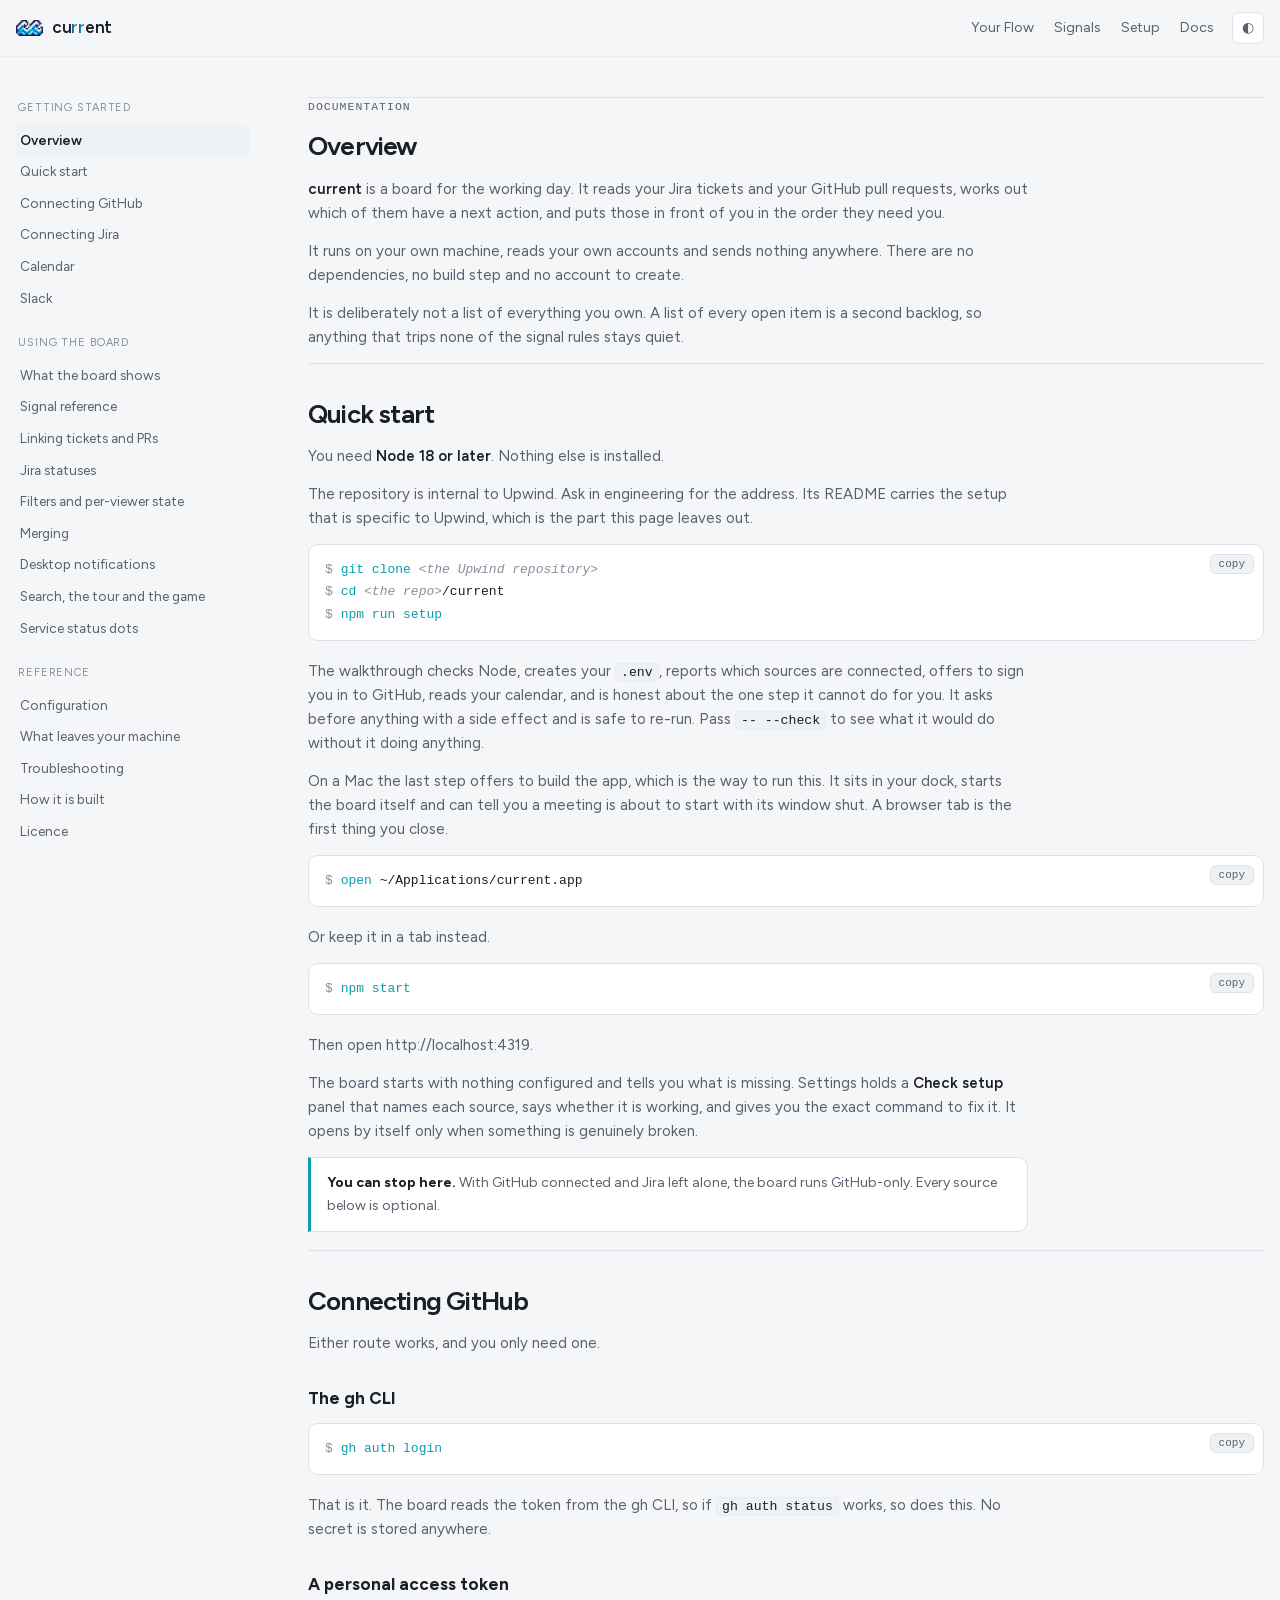
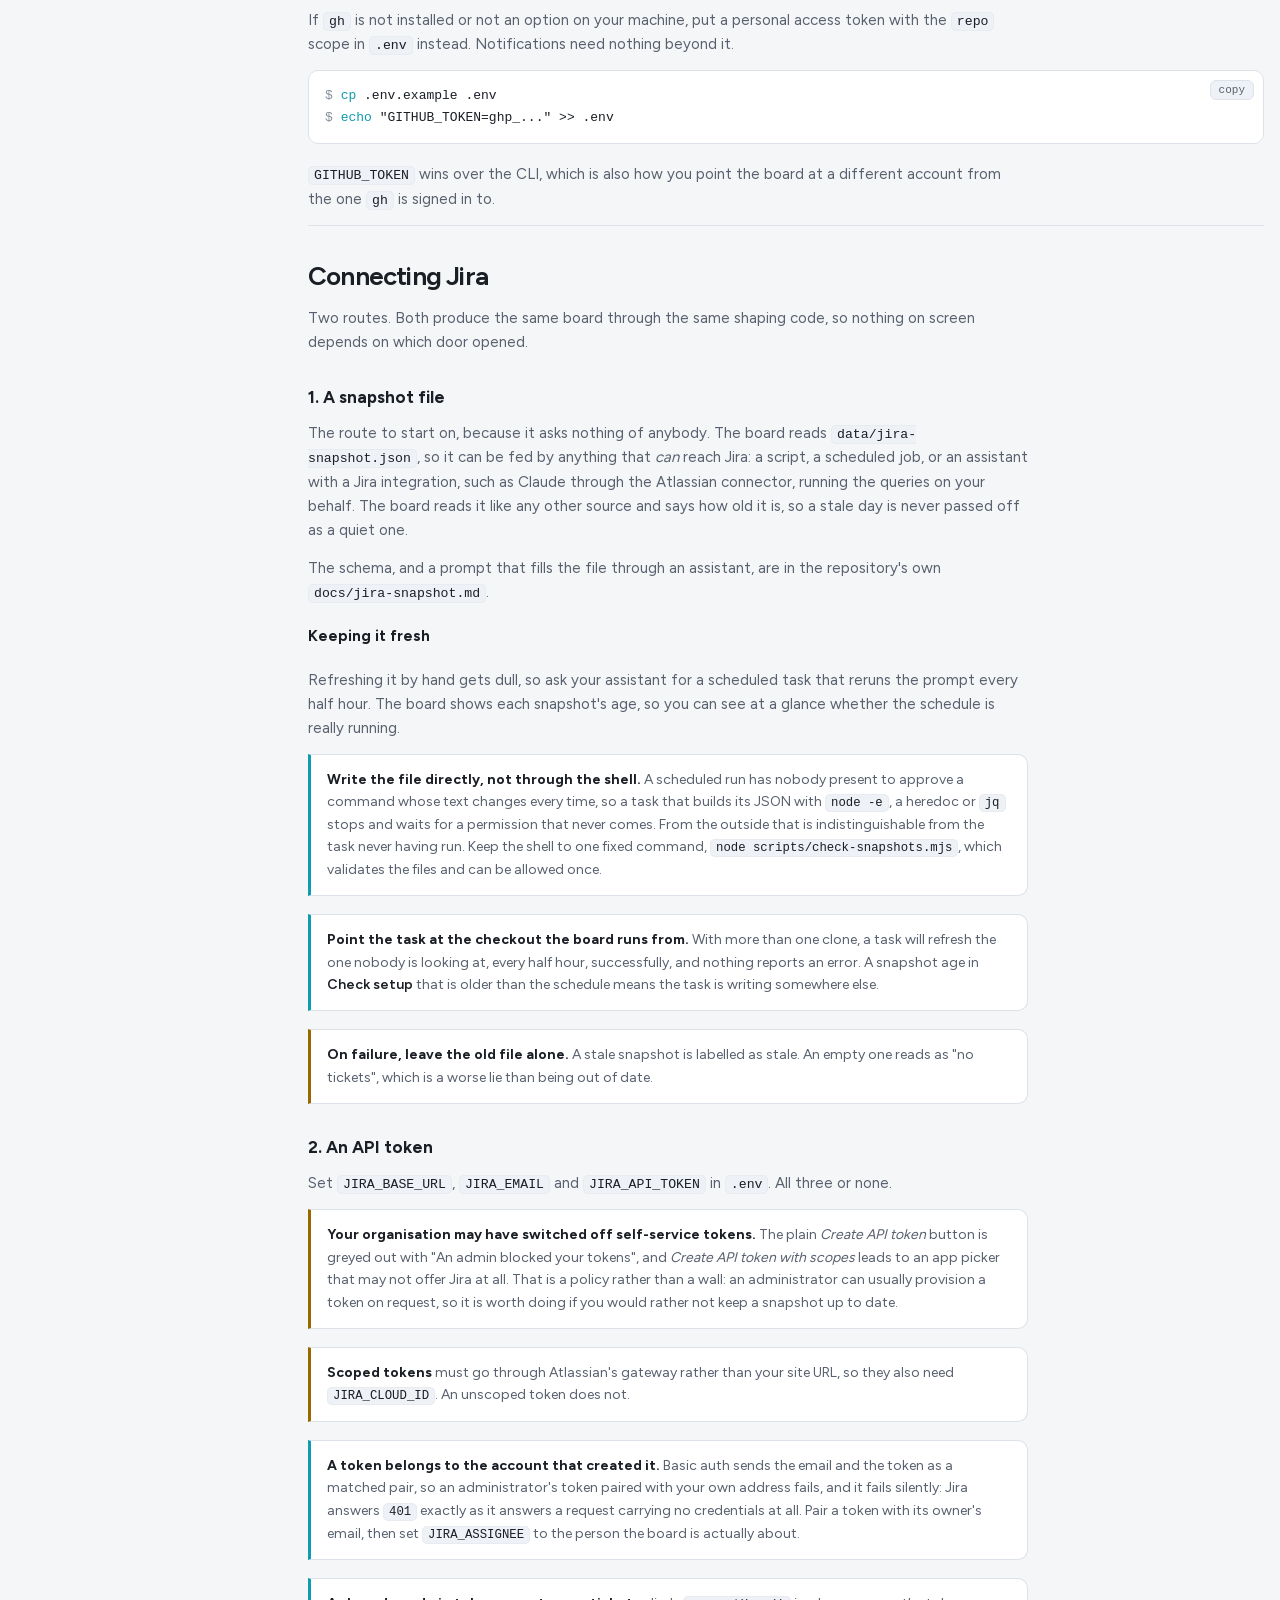
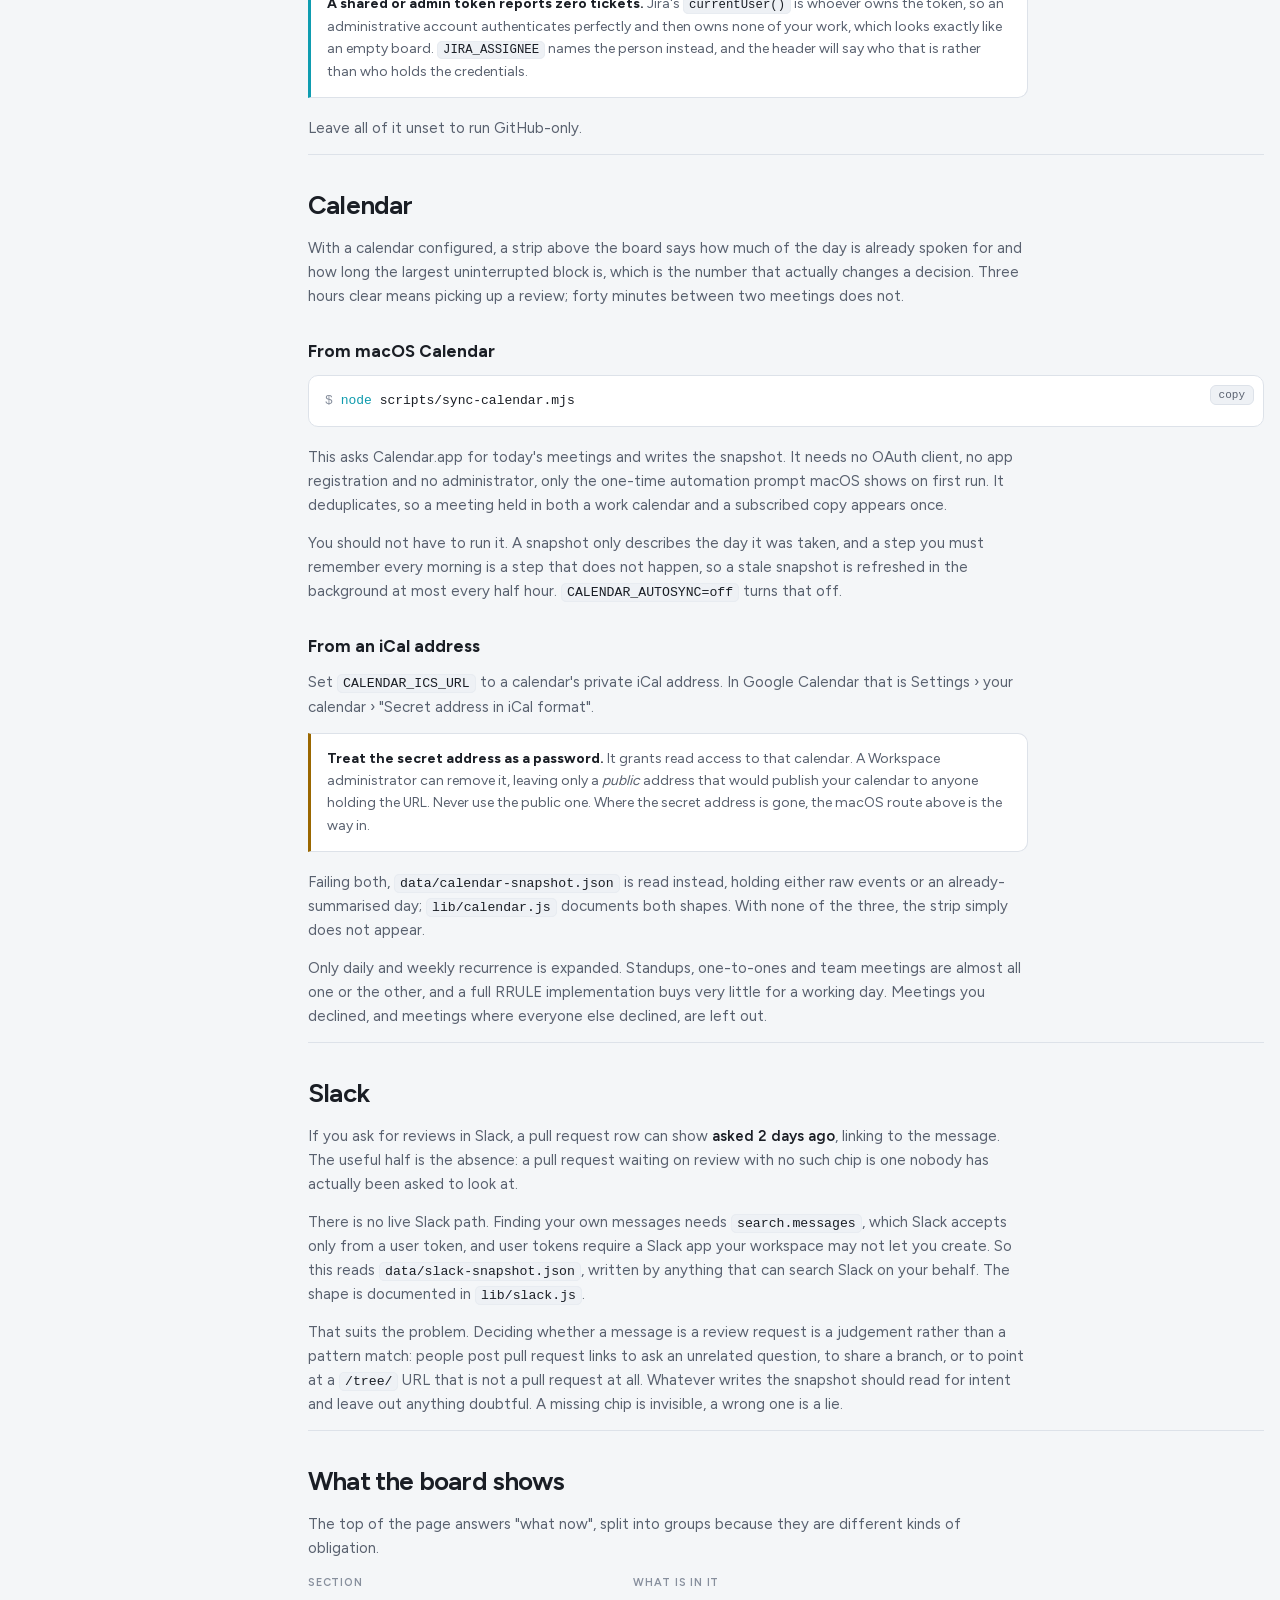
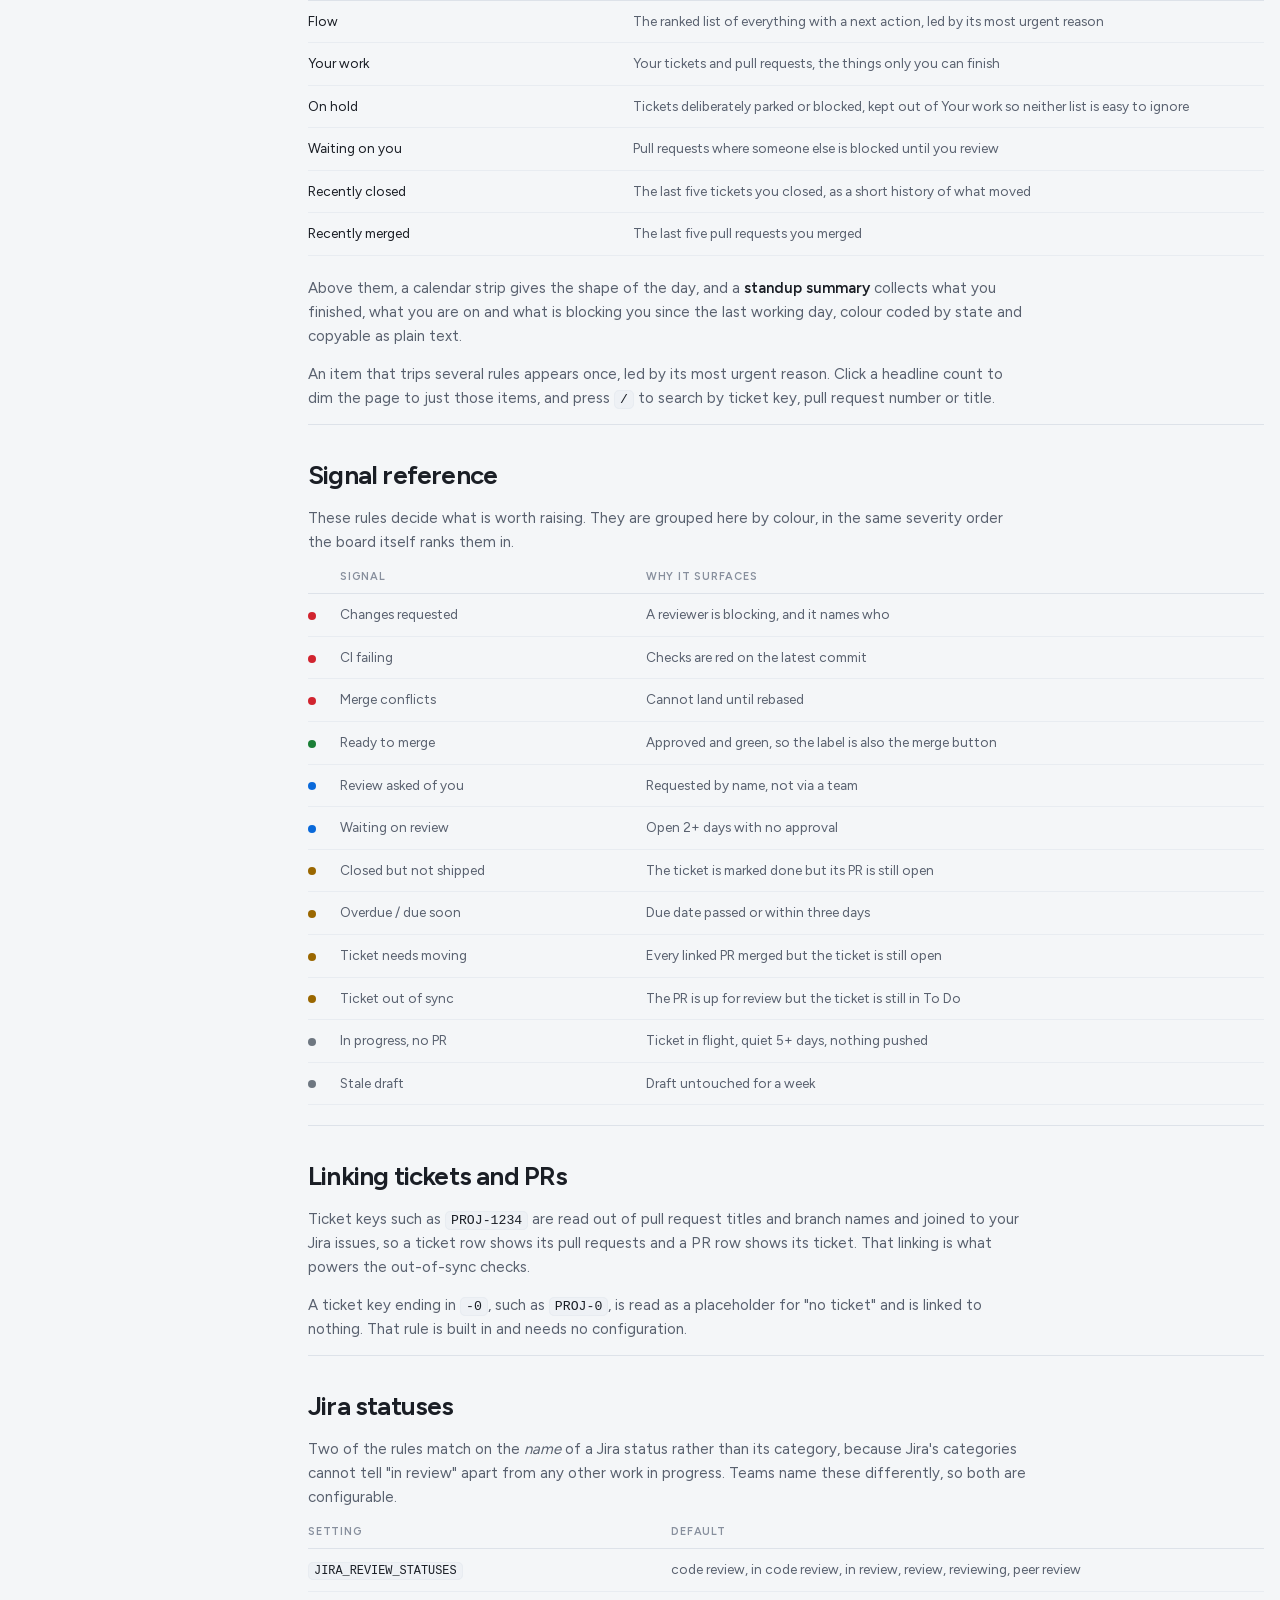
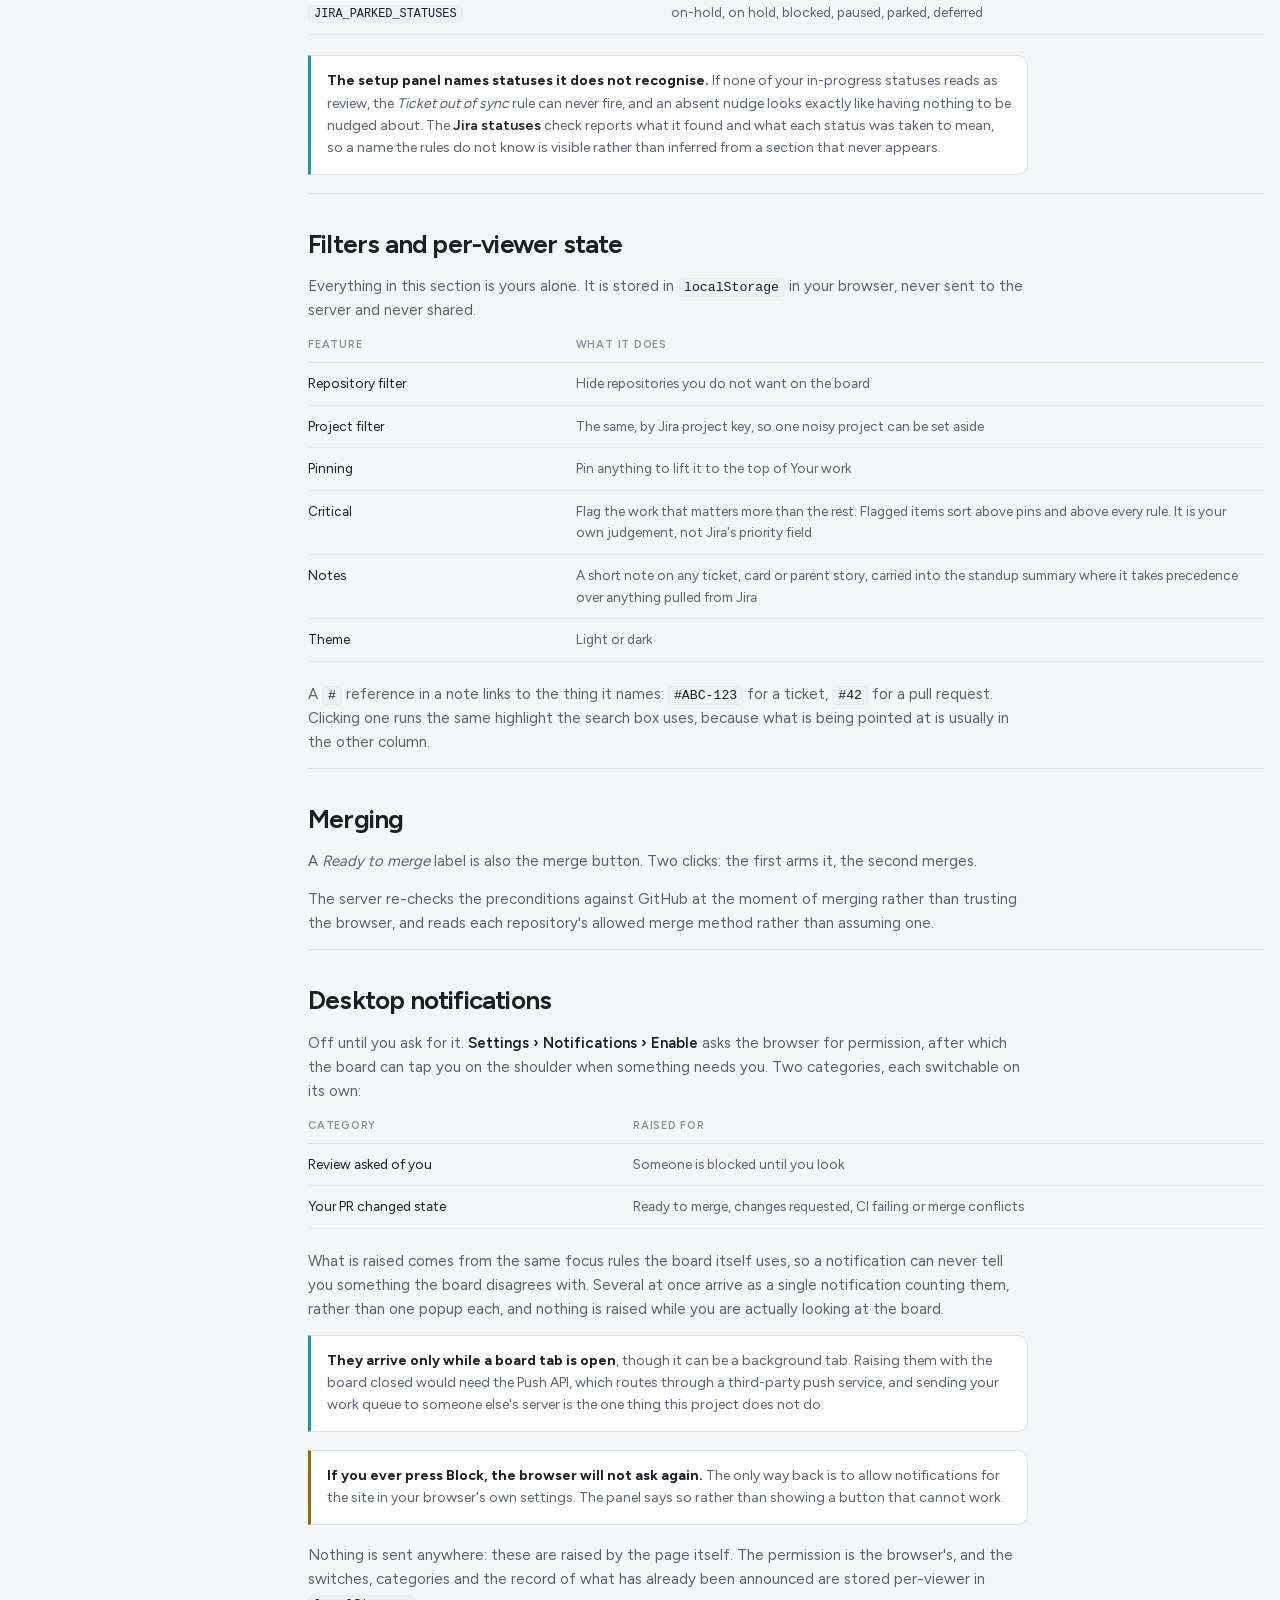
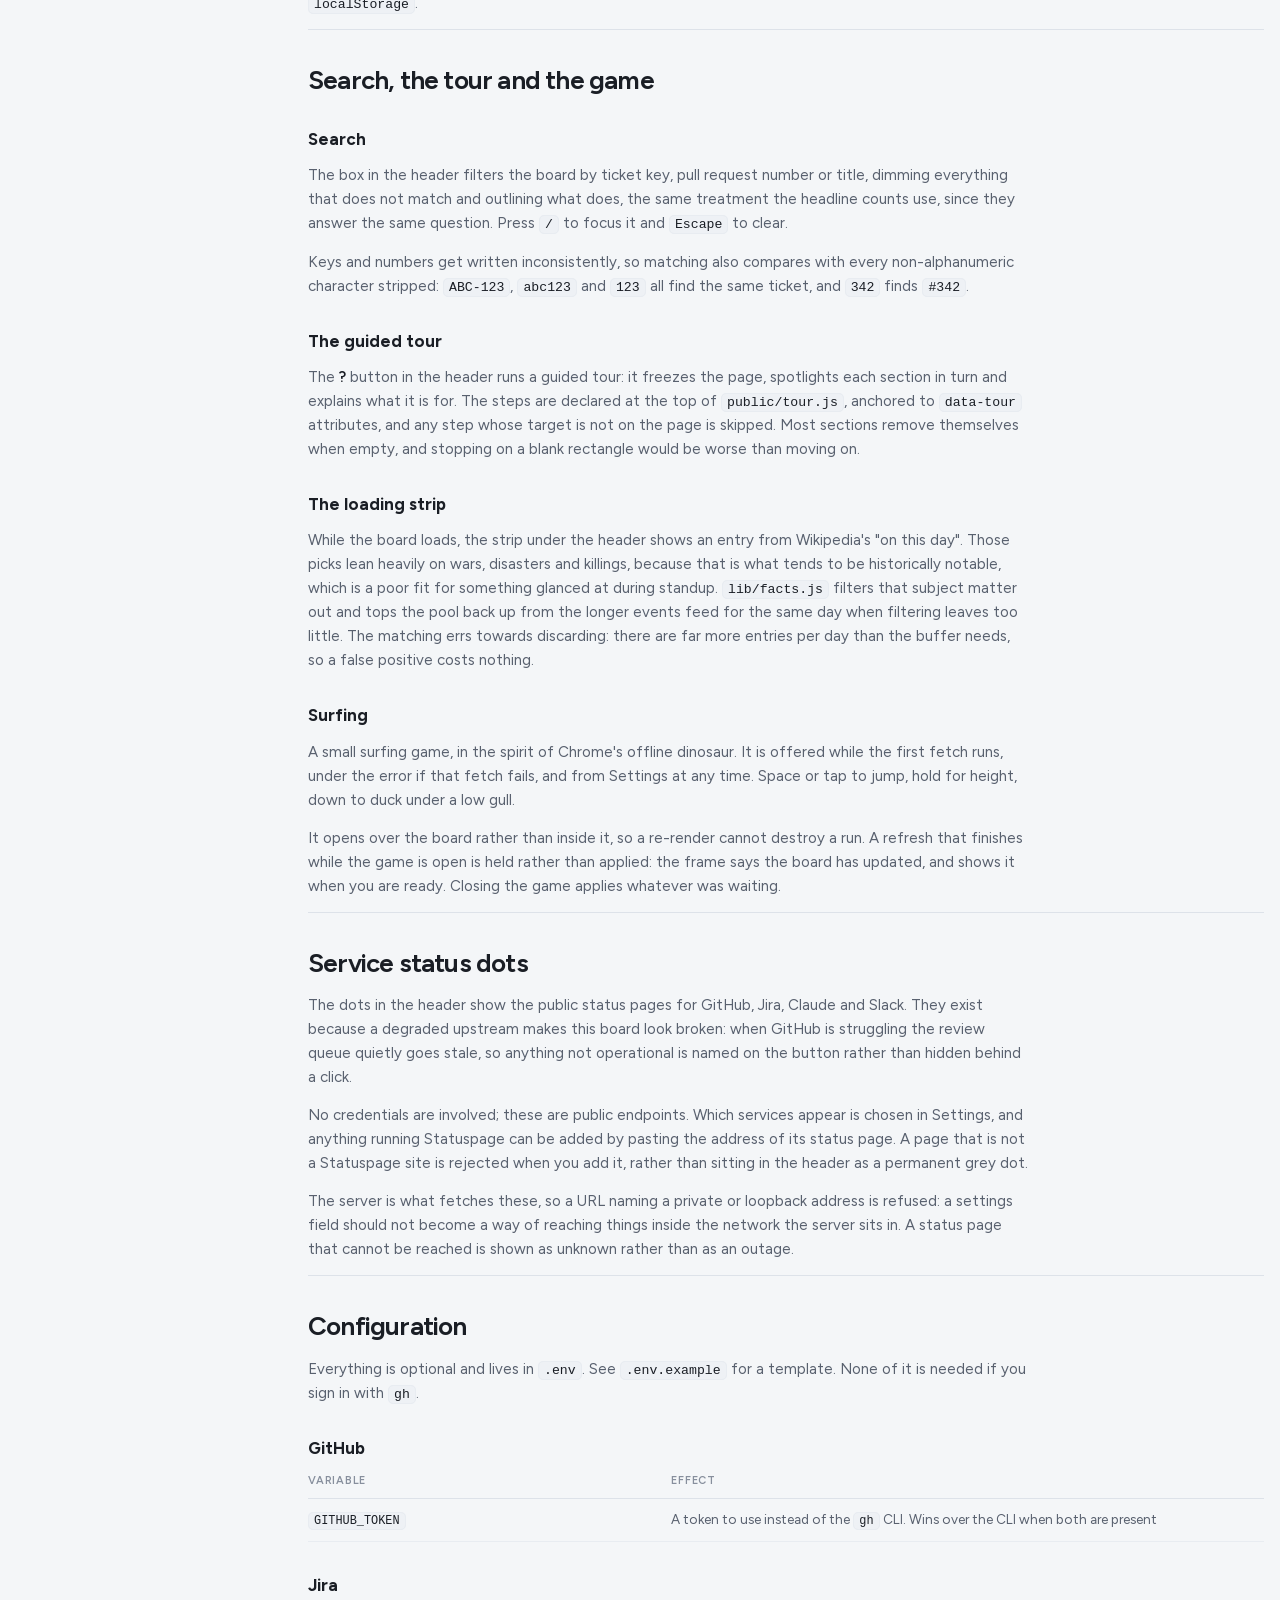
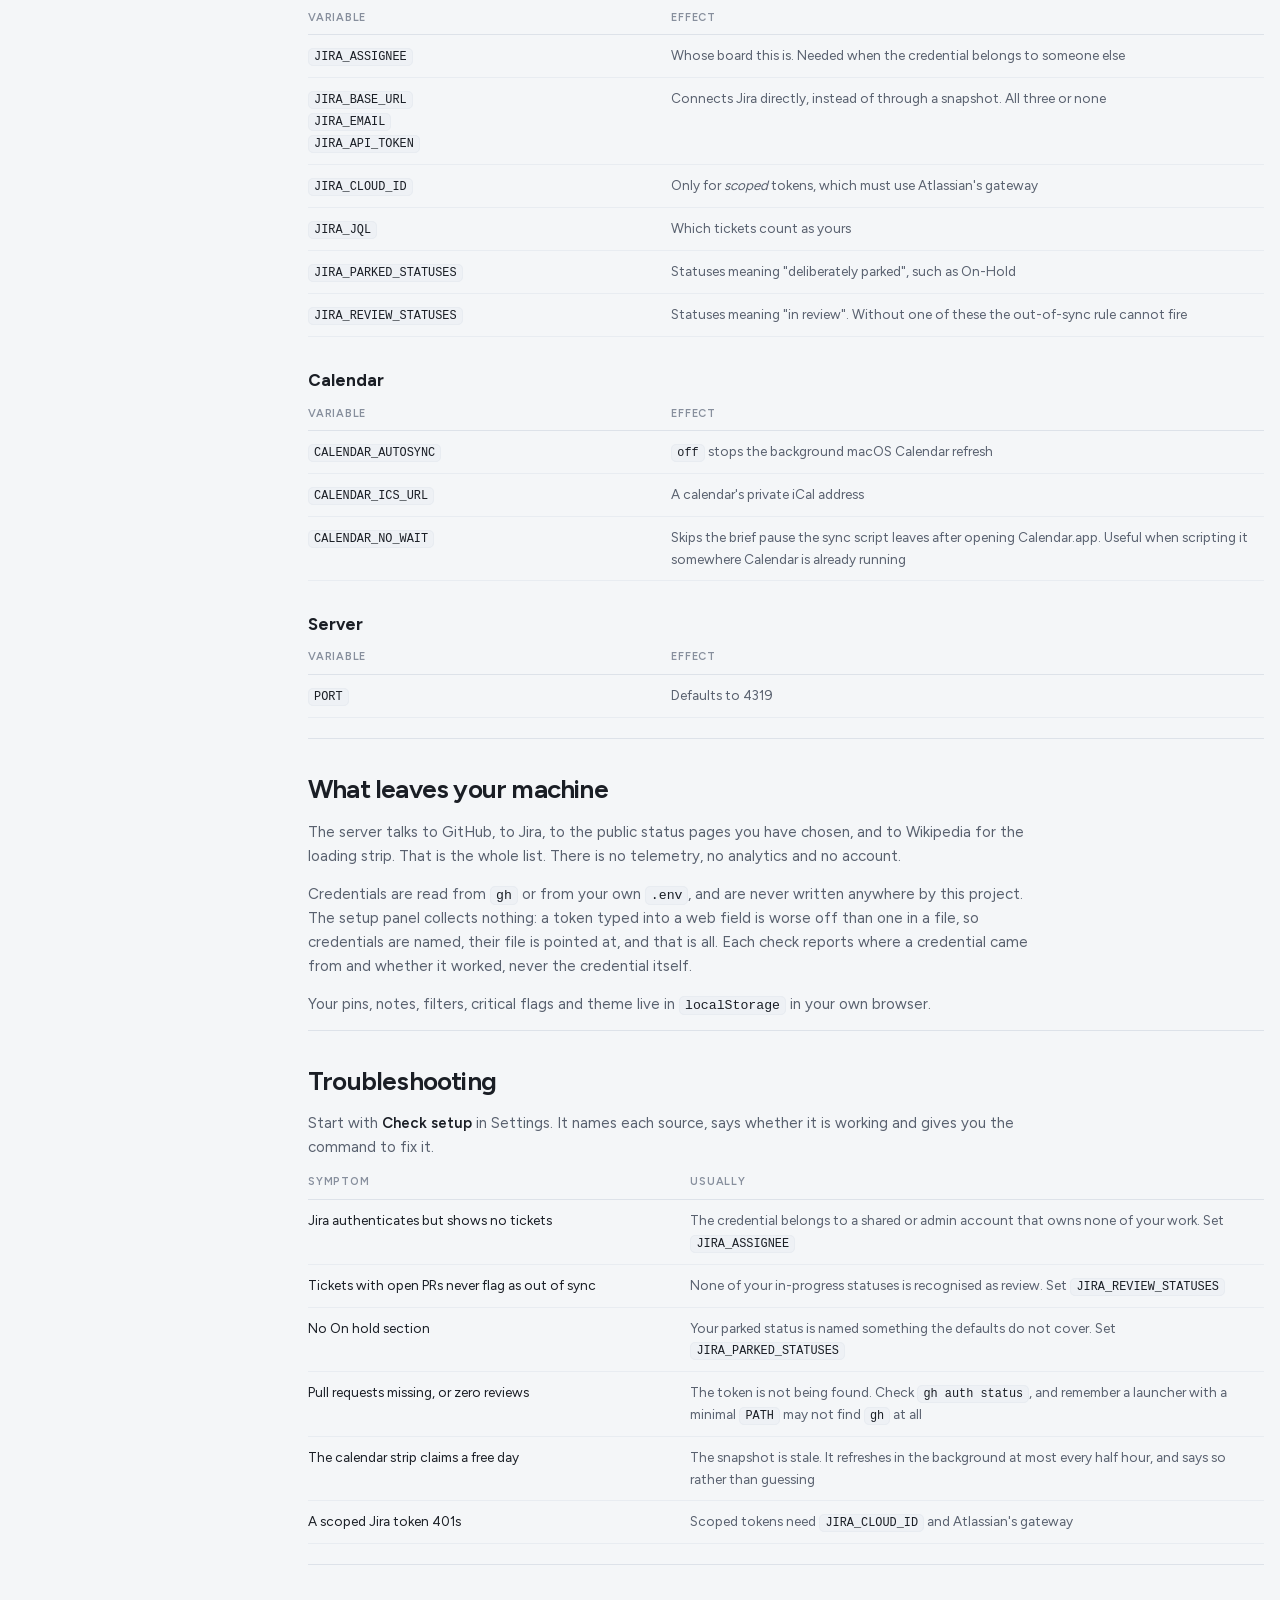
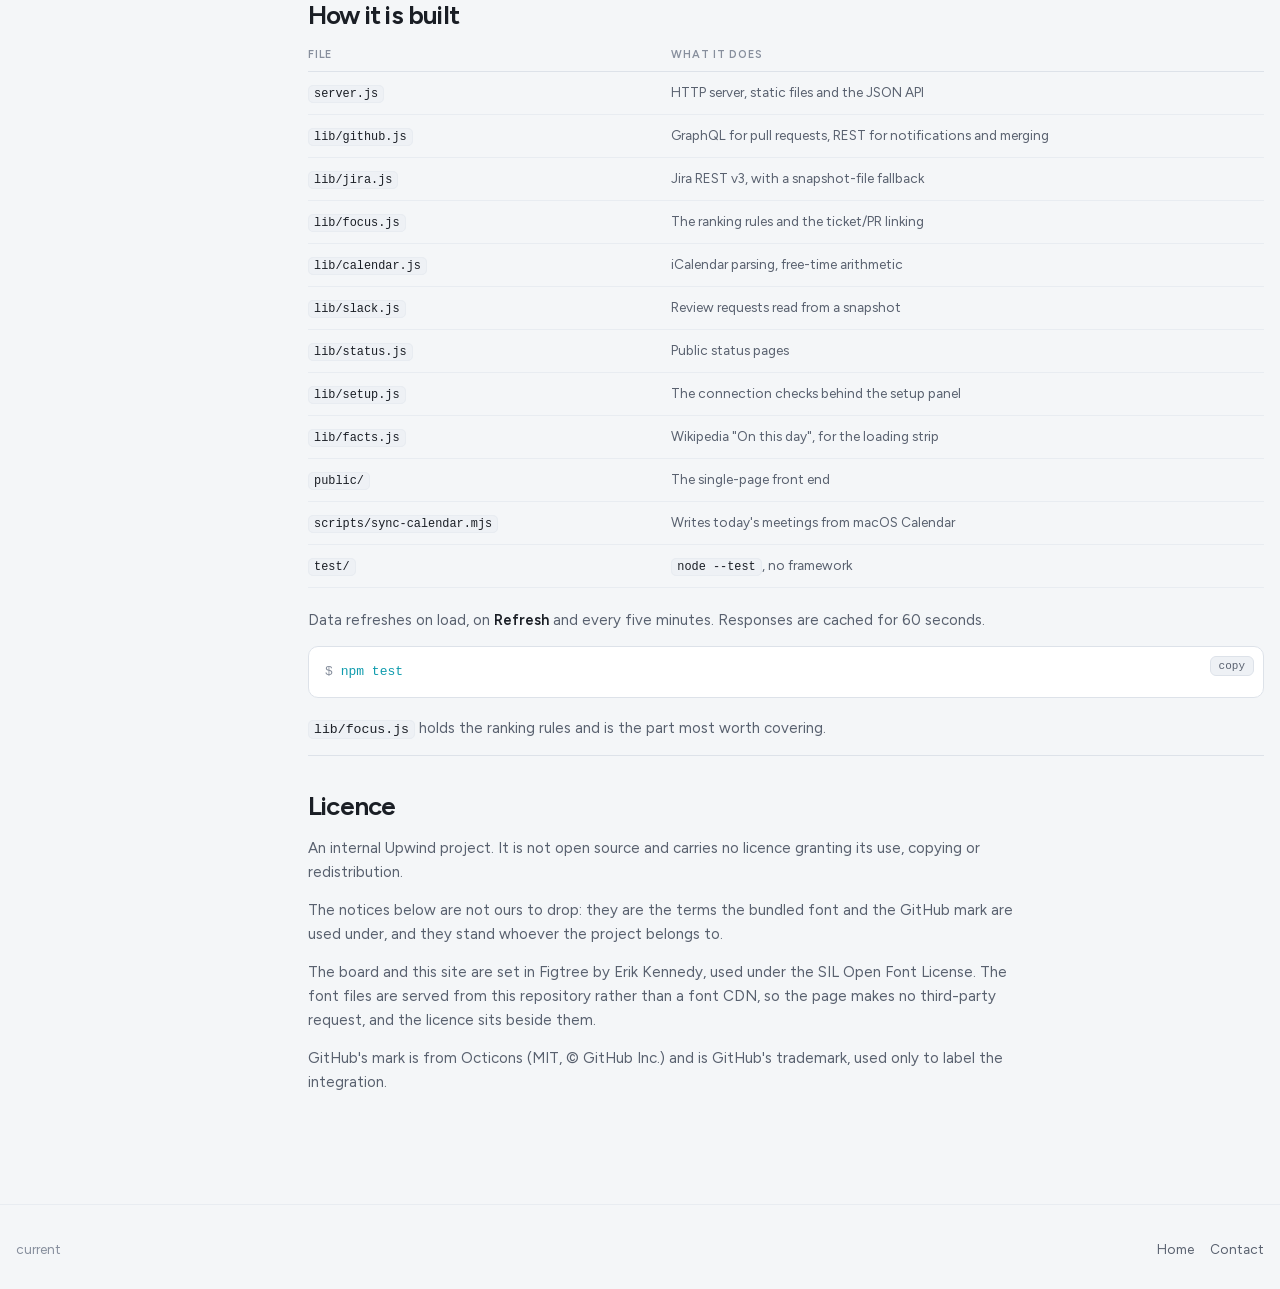
==== commit 2bca3c2f: "Say how to keep a Jira snapshot fresh The snapshot route told people to write the file and stopped t" ====
--- a/docs/index.html
+++ b/docs/index.html
@@ -223,6 +223,39 @@
               The schema, and a prompt that fills the file through an assistant, are in
               the repository's own <code>docs/jira-snapshot.md</code>.
             </p>
+            <h4>Keeping it fresh</h4>
+            <p>
+              Refreshing it by hand gets dull, so ask your assistant for a scheduled task
+              that reruns the prompt every half hour. The board shows each snapshot's age,
+              so you can see at a glance whether the schedule is really running.
+            </p>
+            <div class="note">
+              <p>
+                <b>Write the file directly, not through the shell.</b> A scheduled run has
+                nobody present to approve a command whose text changes every time, so a
+                task that builds its JSON with <code>node -e</code>, a heredoc or
+                <code>jq</code> stops and waits for a permission that never comes. From the
+                outside that is indistinguishable from the task never having run. Keep the
+                shell to one fixed command, <code>node scripts/check-snapshots.mjs</code>,
+                which validates the files and can be allowed once.
+              </p>
+            </div>
+            <div class="note">
+              <p>
+                <b>Point the task at the checkout the board runs from.</b> With more than
+                one clone, a task will refresh the one nobody is looking at, every half
+                hour, successfully, and nothing reports an error. A snapshot age in
+                <strong>Check setup</strong> that is older than the schedule means the task
+                is writing somewhere else.
+              </p>
+            </div>
+            <div class="note warn">
+              <p>
+                <b>On failure, leave the old file alone.</b> A stale snapshot is labelled
+                as stale. An empty one reads as "no tickets", which is a worse lie than
+                being out of date.
+              </p>
+            </div>
 
             <h3><a class="anchor" href="#jira" aria-hidden="true">#</a>2. An API token</h3>
             <p>
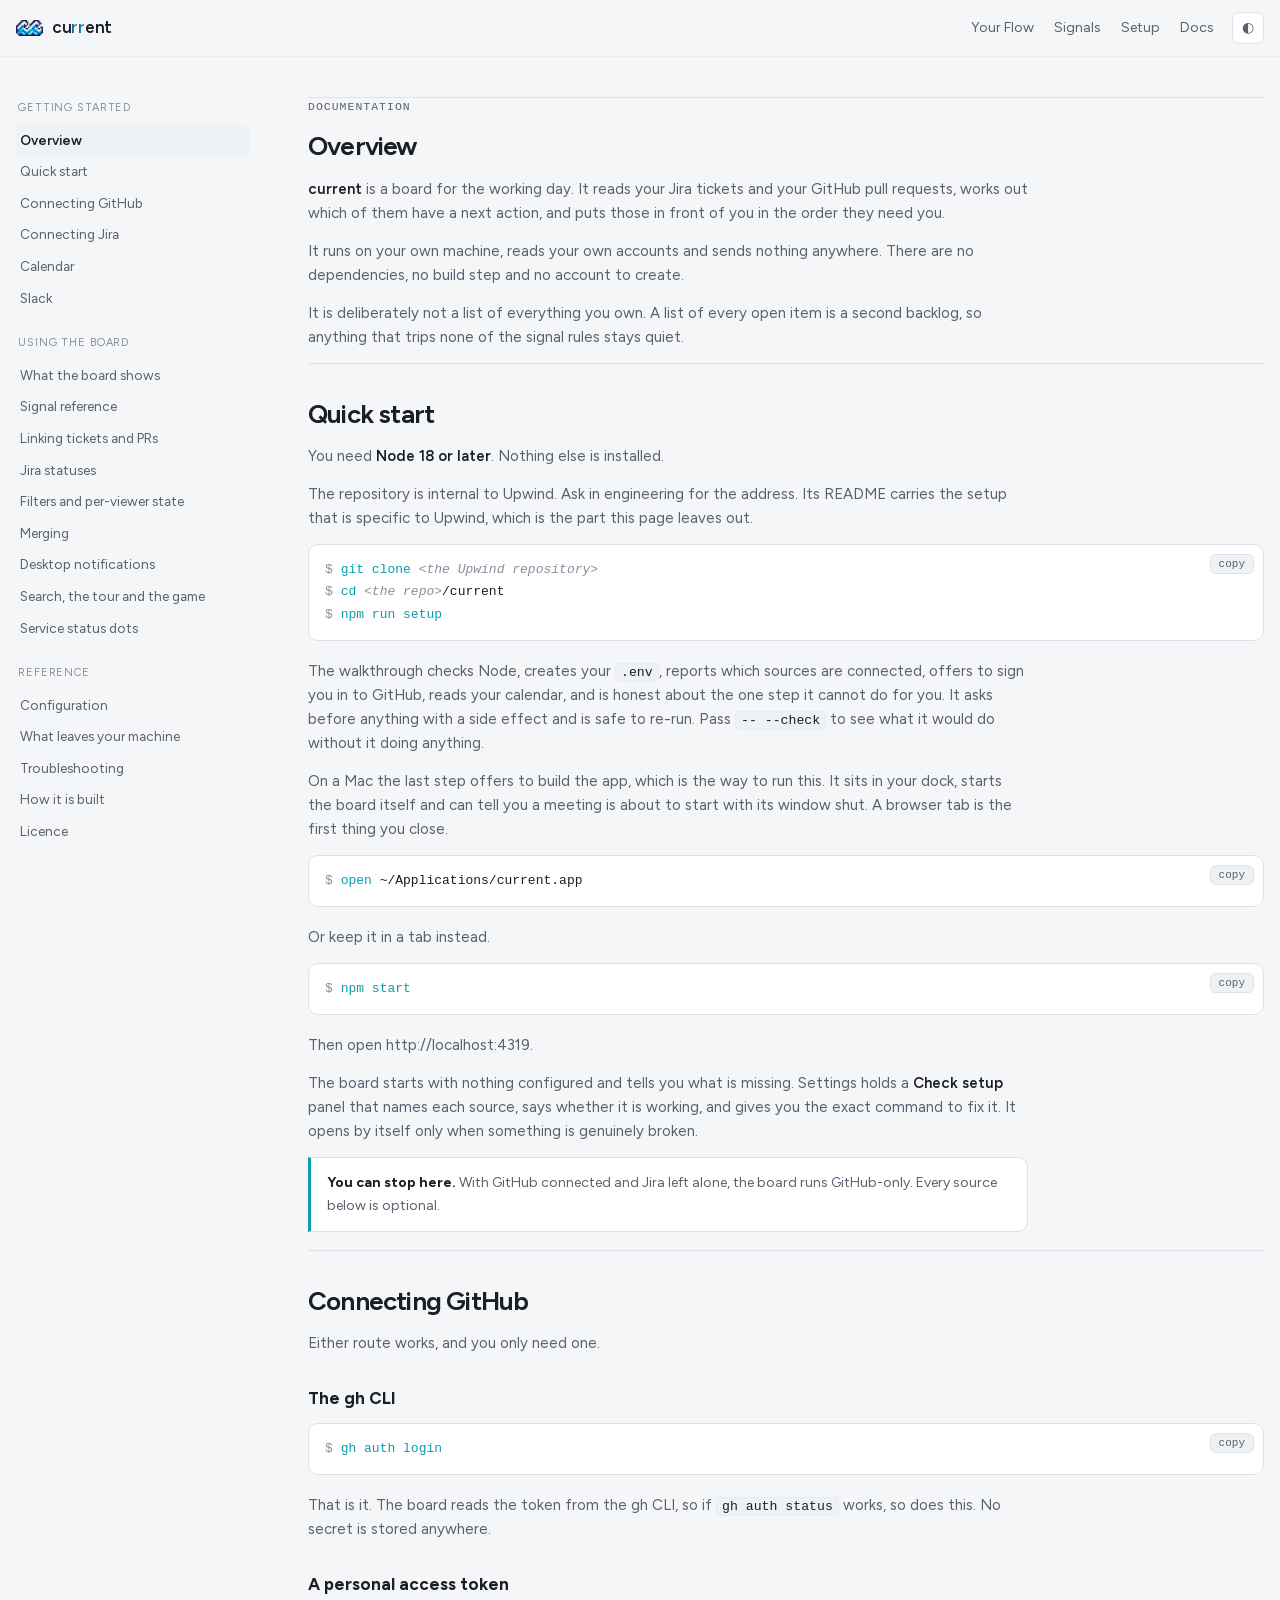
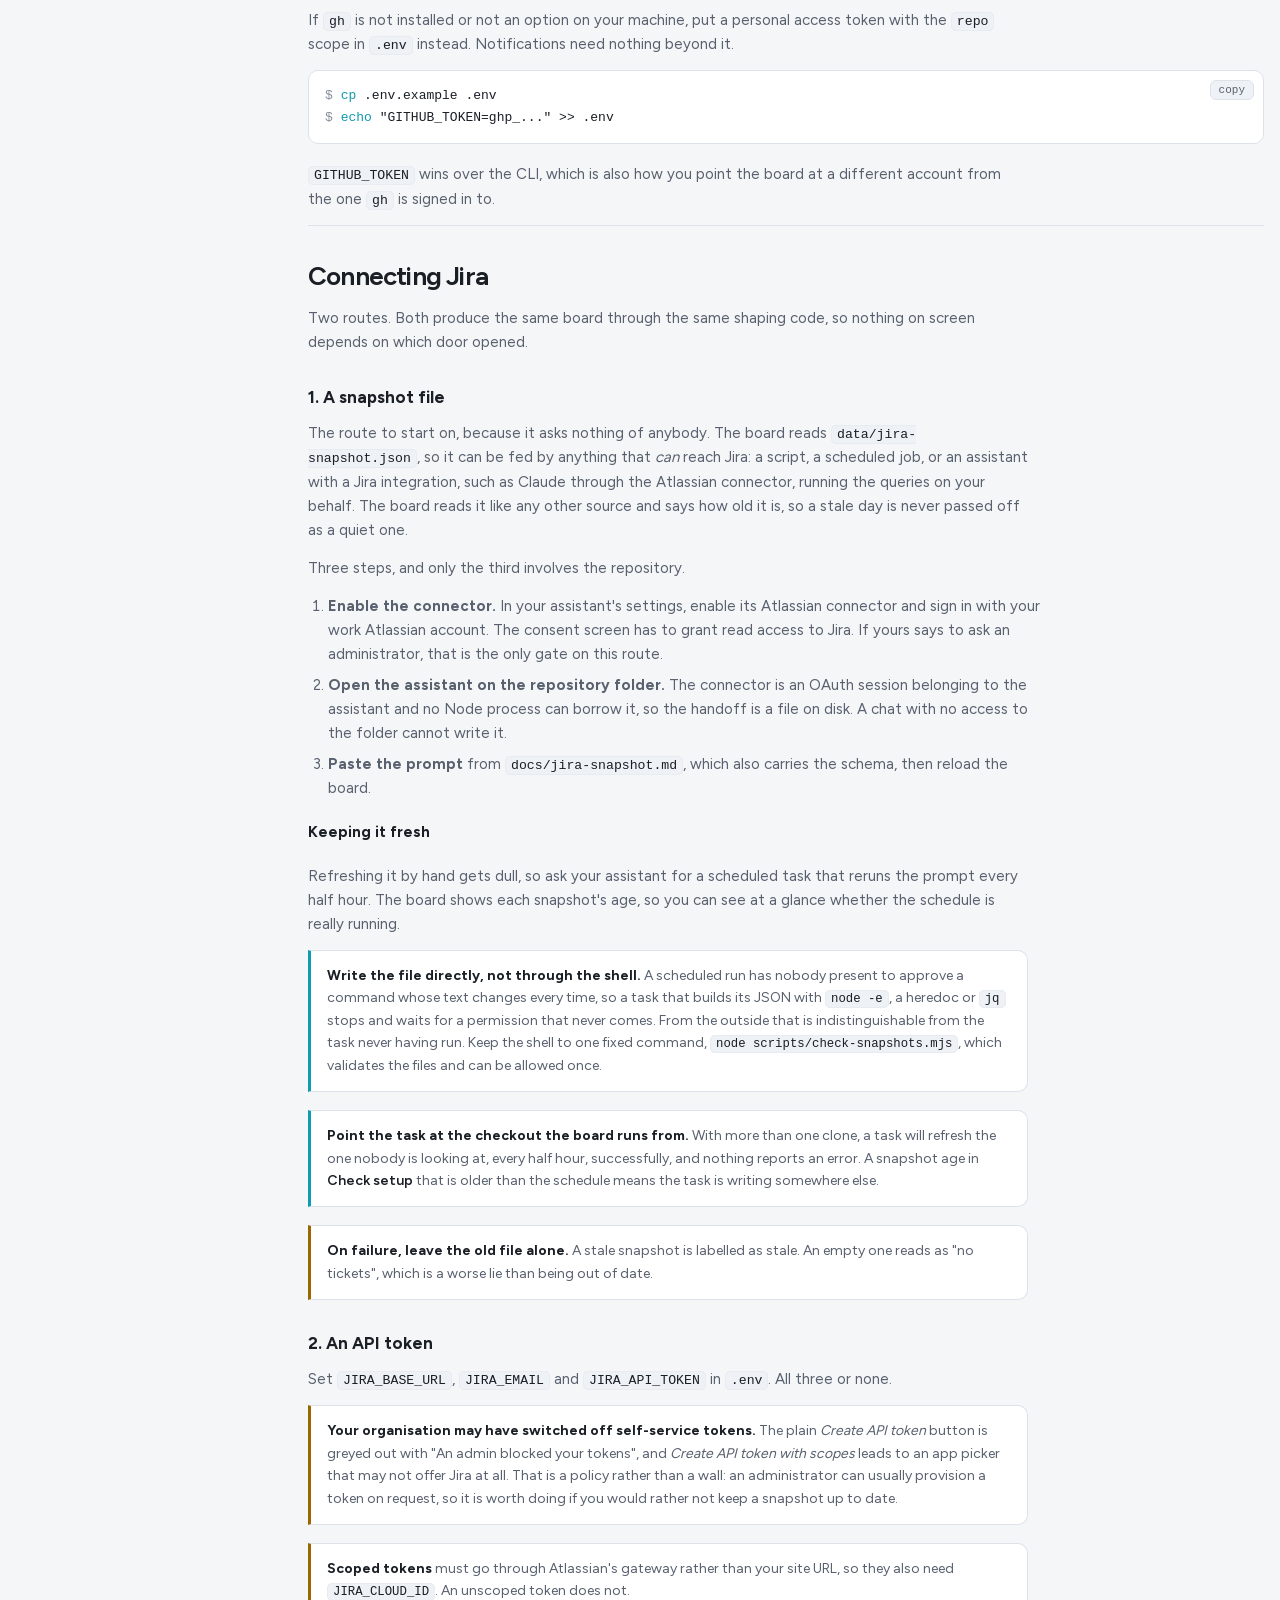
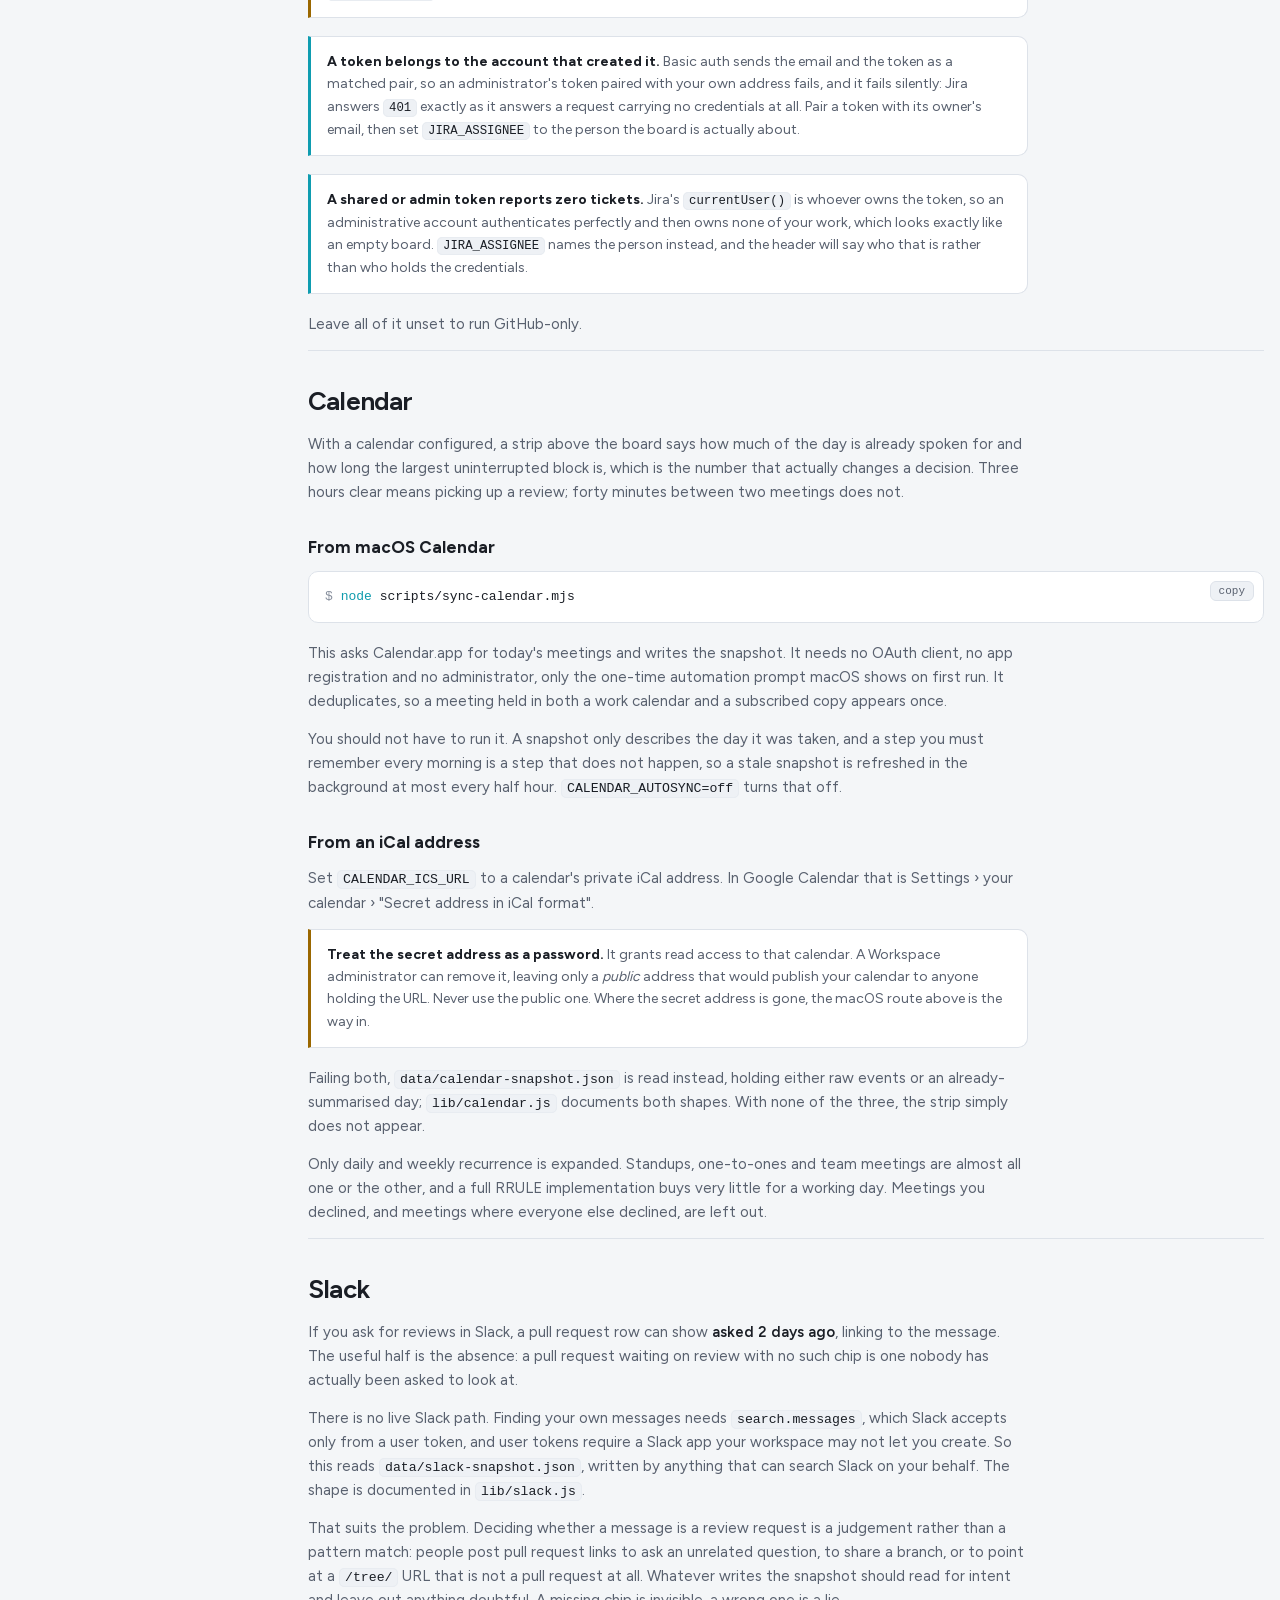
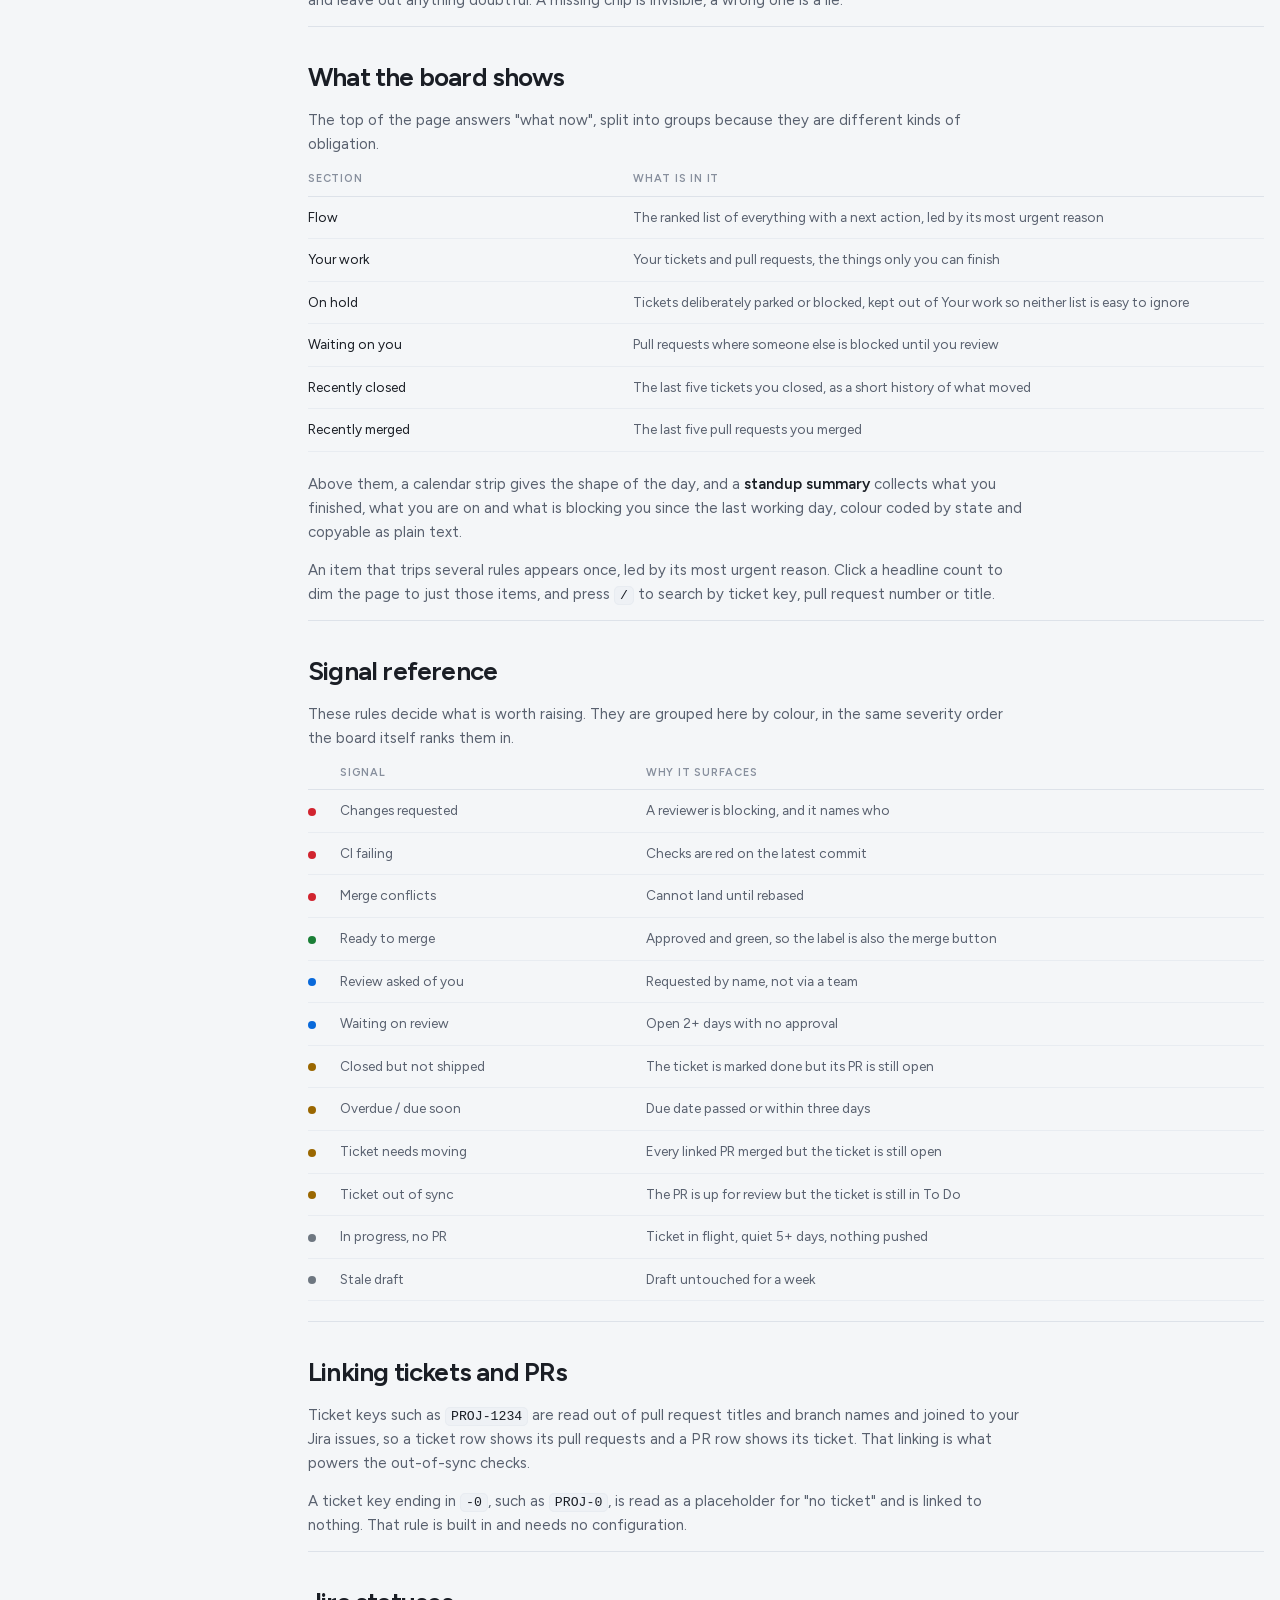
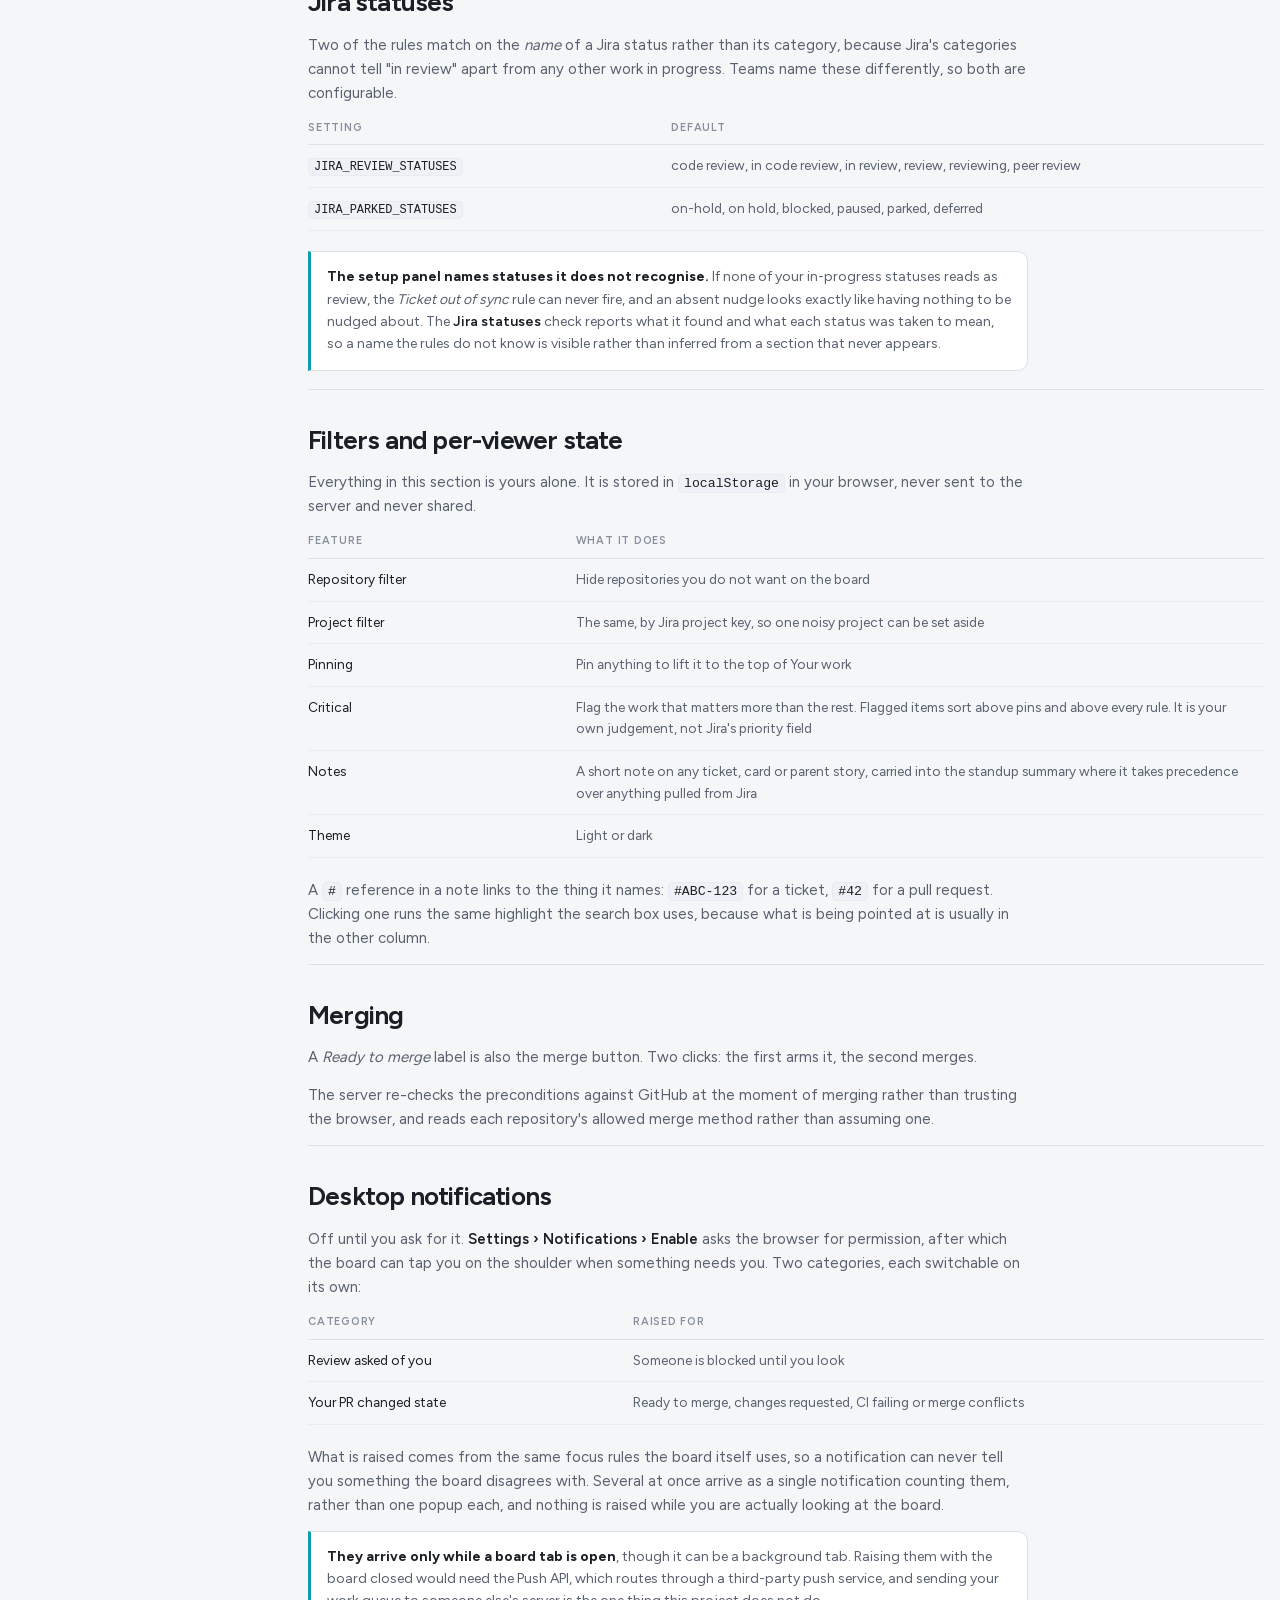
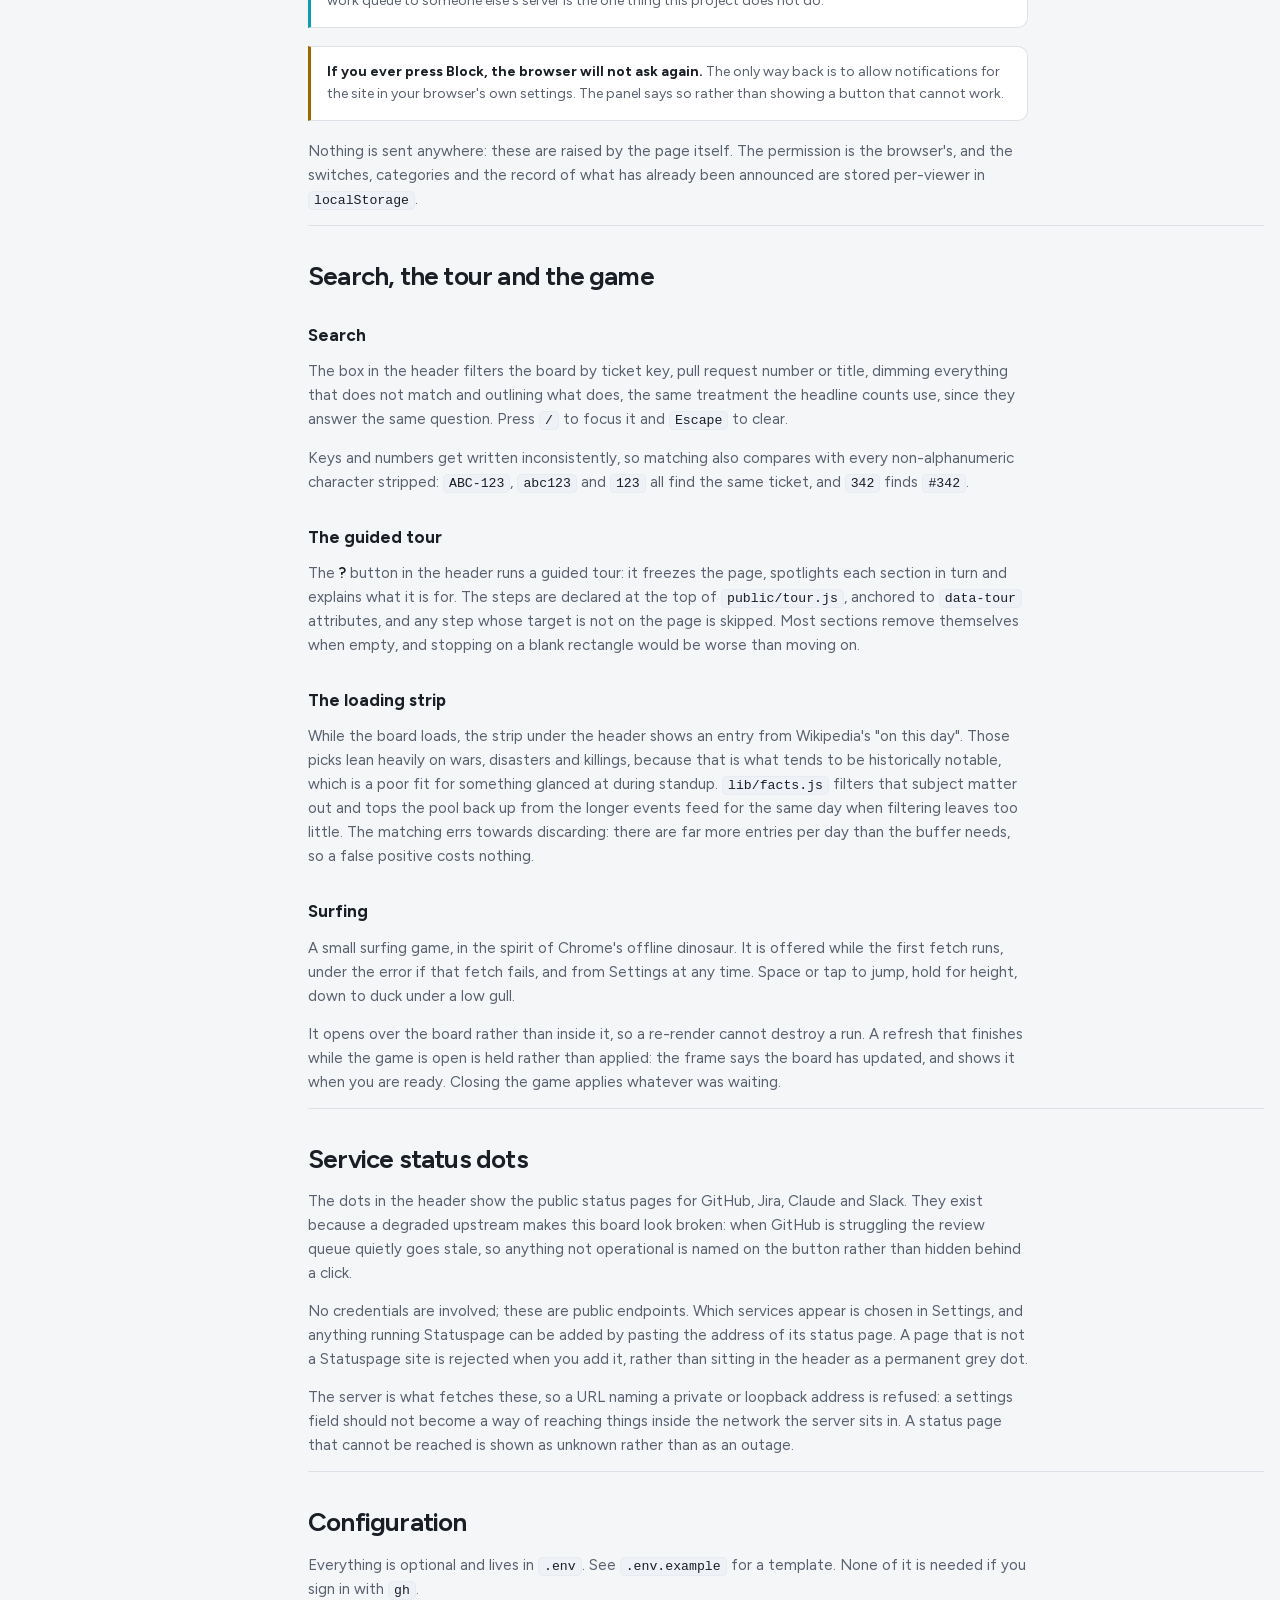
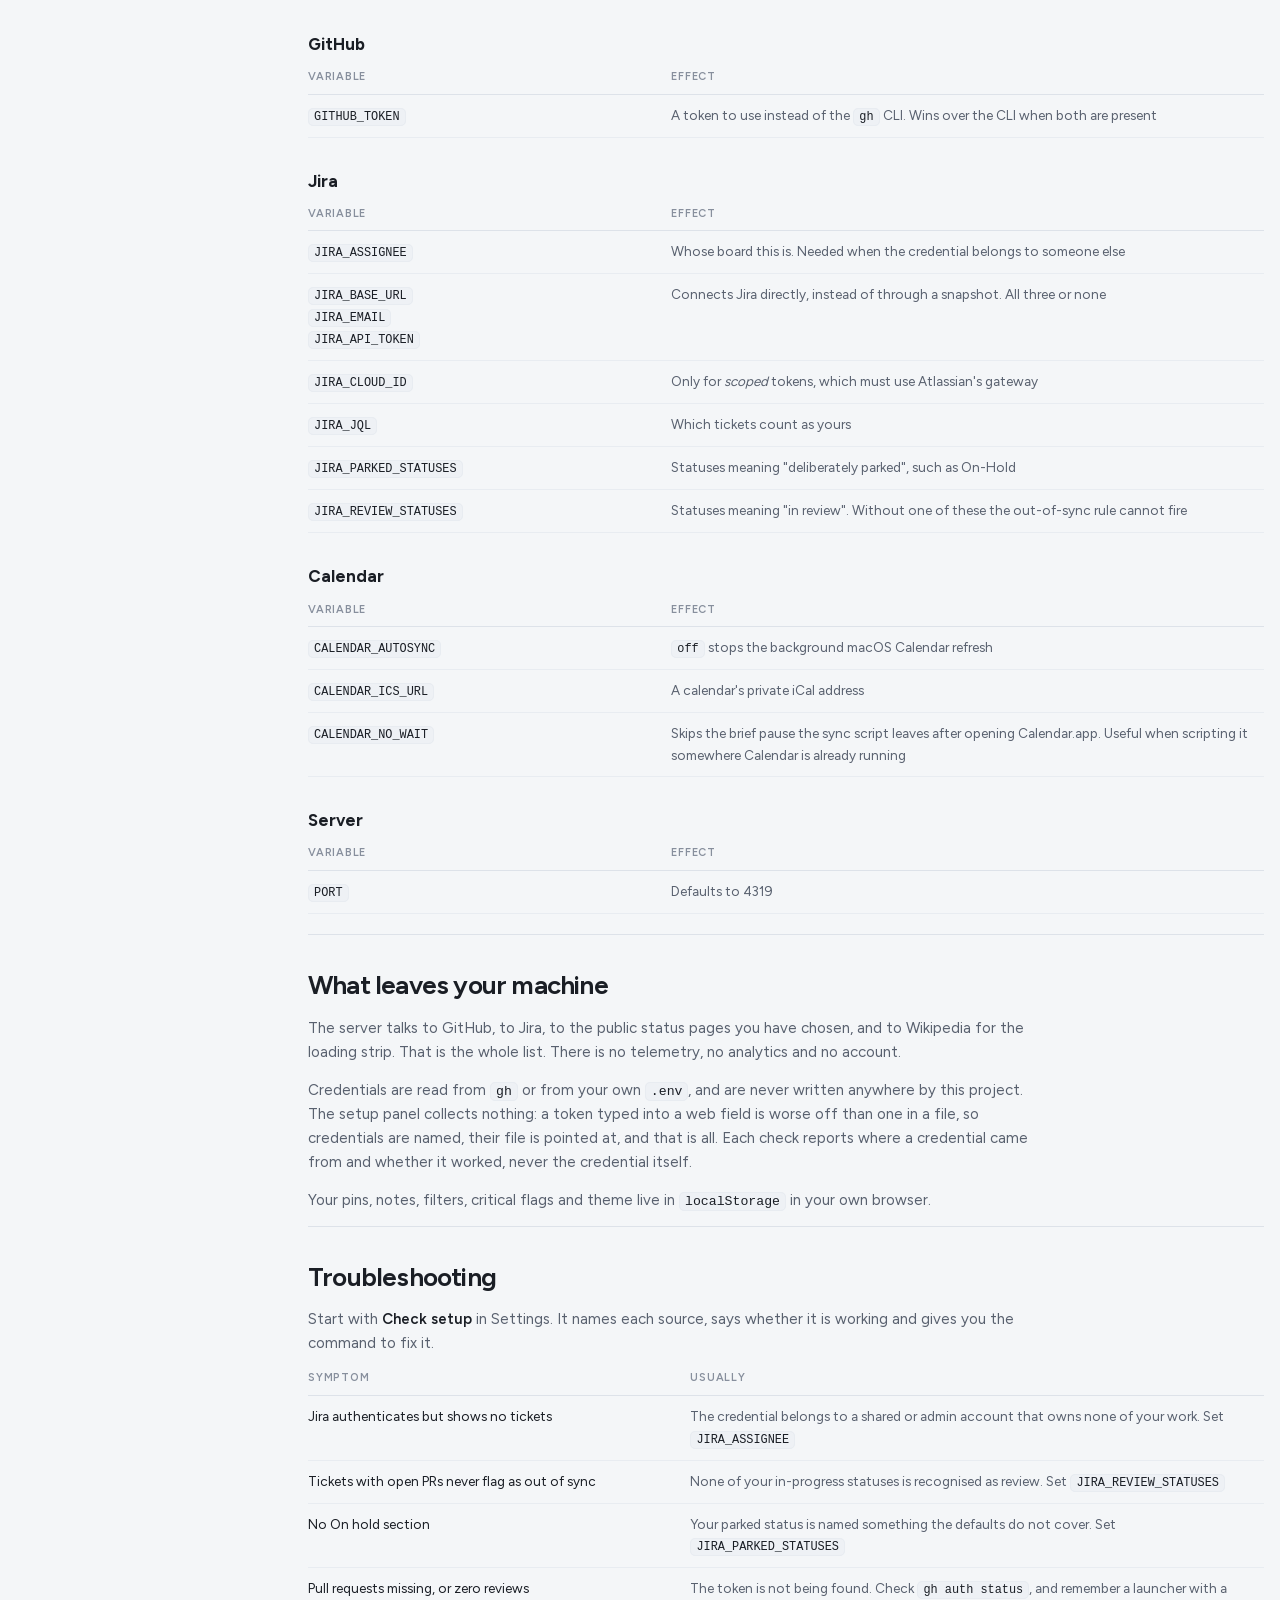
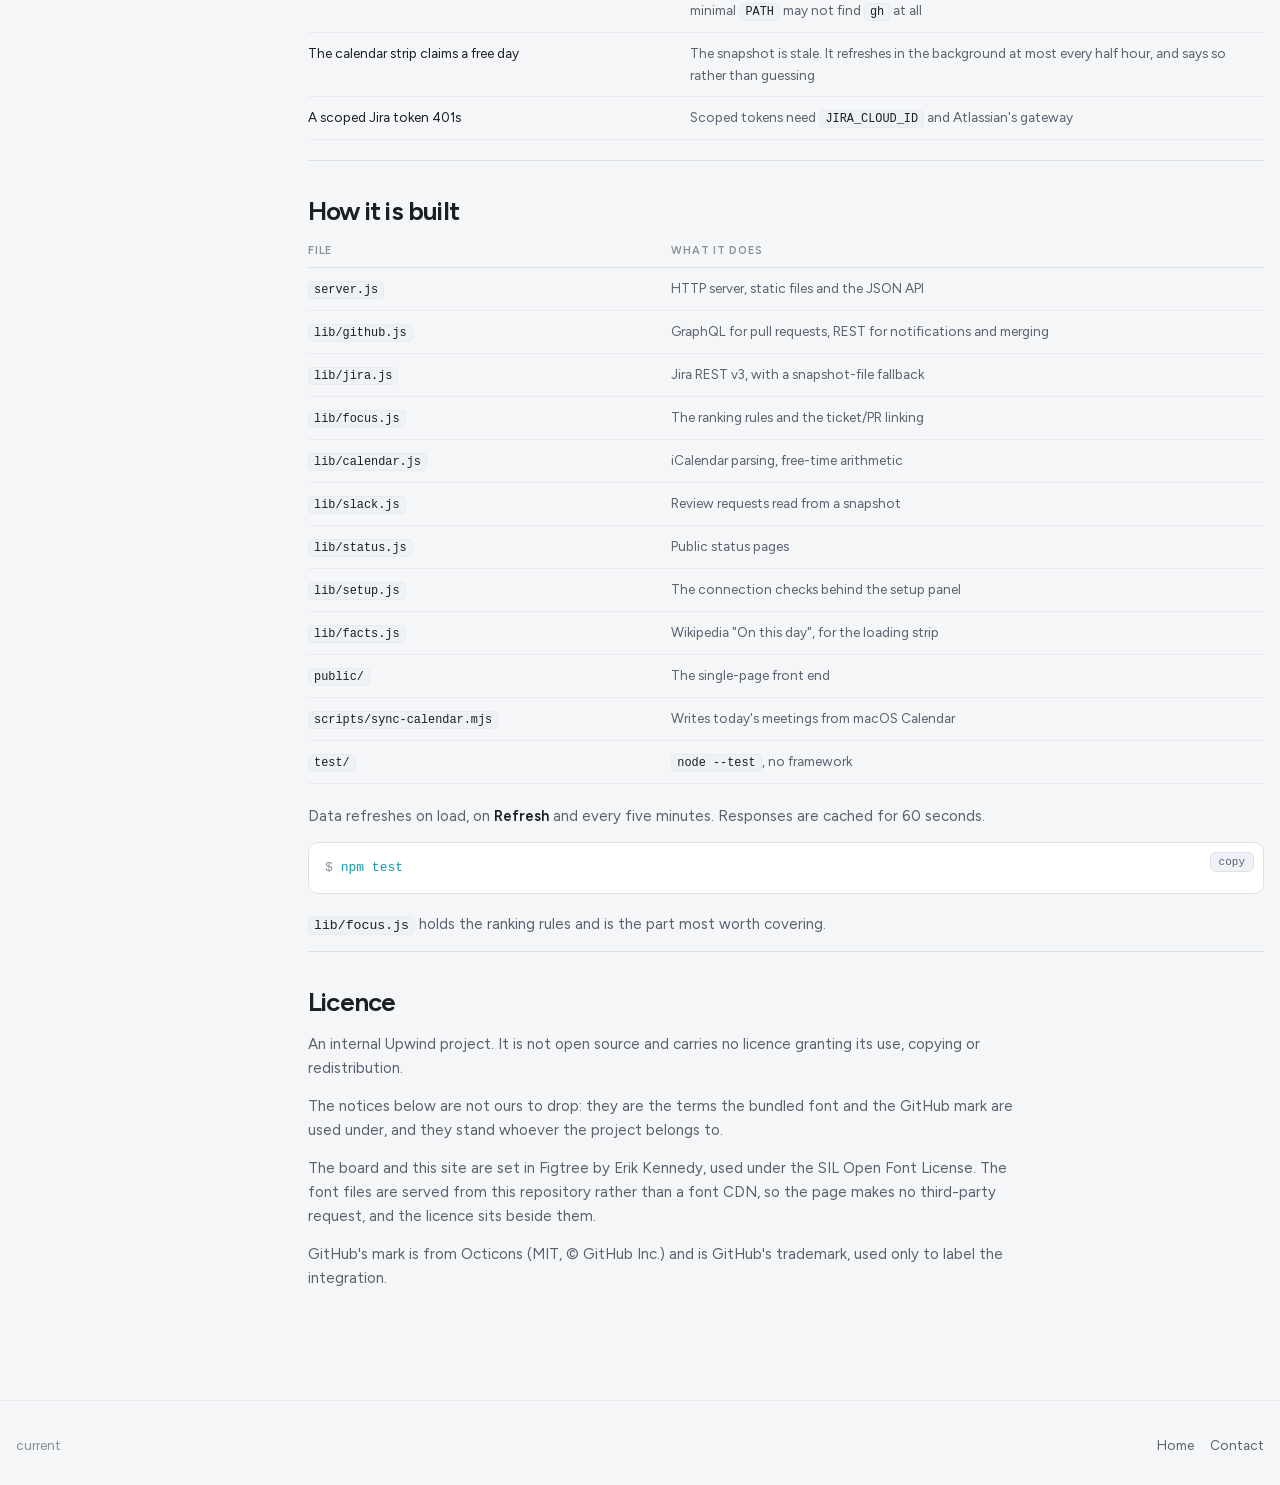
==== commit 1d98c058: "Give the Jira snapshot route actual steps The page named the file and pointed at the repository's do" ====
--- a/docs/index.html
+++ b/docs/index.html
@@ -220,9 +220,26 @@
               as a quiet one.
             </p>
             <p>
-              The schema, and a prompt that fills the file through an assistant, are in
-              the repository's own <code>docs/jira-snapshot.md</code>.
-            </p>
+              Three steps, and only the third involves the repository.
+            </p>
+            <ol>
+              <li>
+                <b>Enable the connector.</b> In your assistant's settings, enable its
+                Atlassian connector and sign in with your work Atlassian account. The
+                consent screen has to grant read access to Jira. If yours says to ask an
+                administrator, that is the only gate on this route.
+              </li>
+              <li>
+                <b>Open the assistant on the repository folder.</b> The connector is an
+                OAuth session belonging to the assistant and no Node process can borrow
+                it, so the handoff is a file on disk. A chat with no access to the folder
+                cannot write it.
+              </li>
+              <li>
+                <b>Paste the prompt</b> from <code>docs/jira-snapshot.md</code>, which also
+                carries the schema, then reload the board.
+              </li>
+            </ol>
             <h4>Keeping it fresh</h4>
             <p>
               Refreshing it by hand gets dull, so ask your assistant for a scheduled task
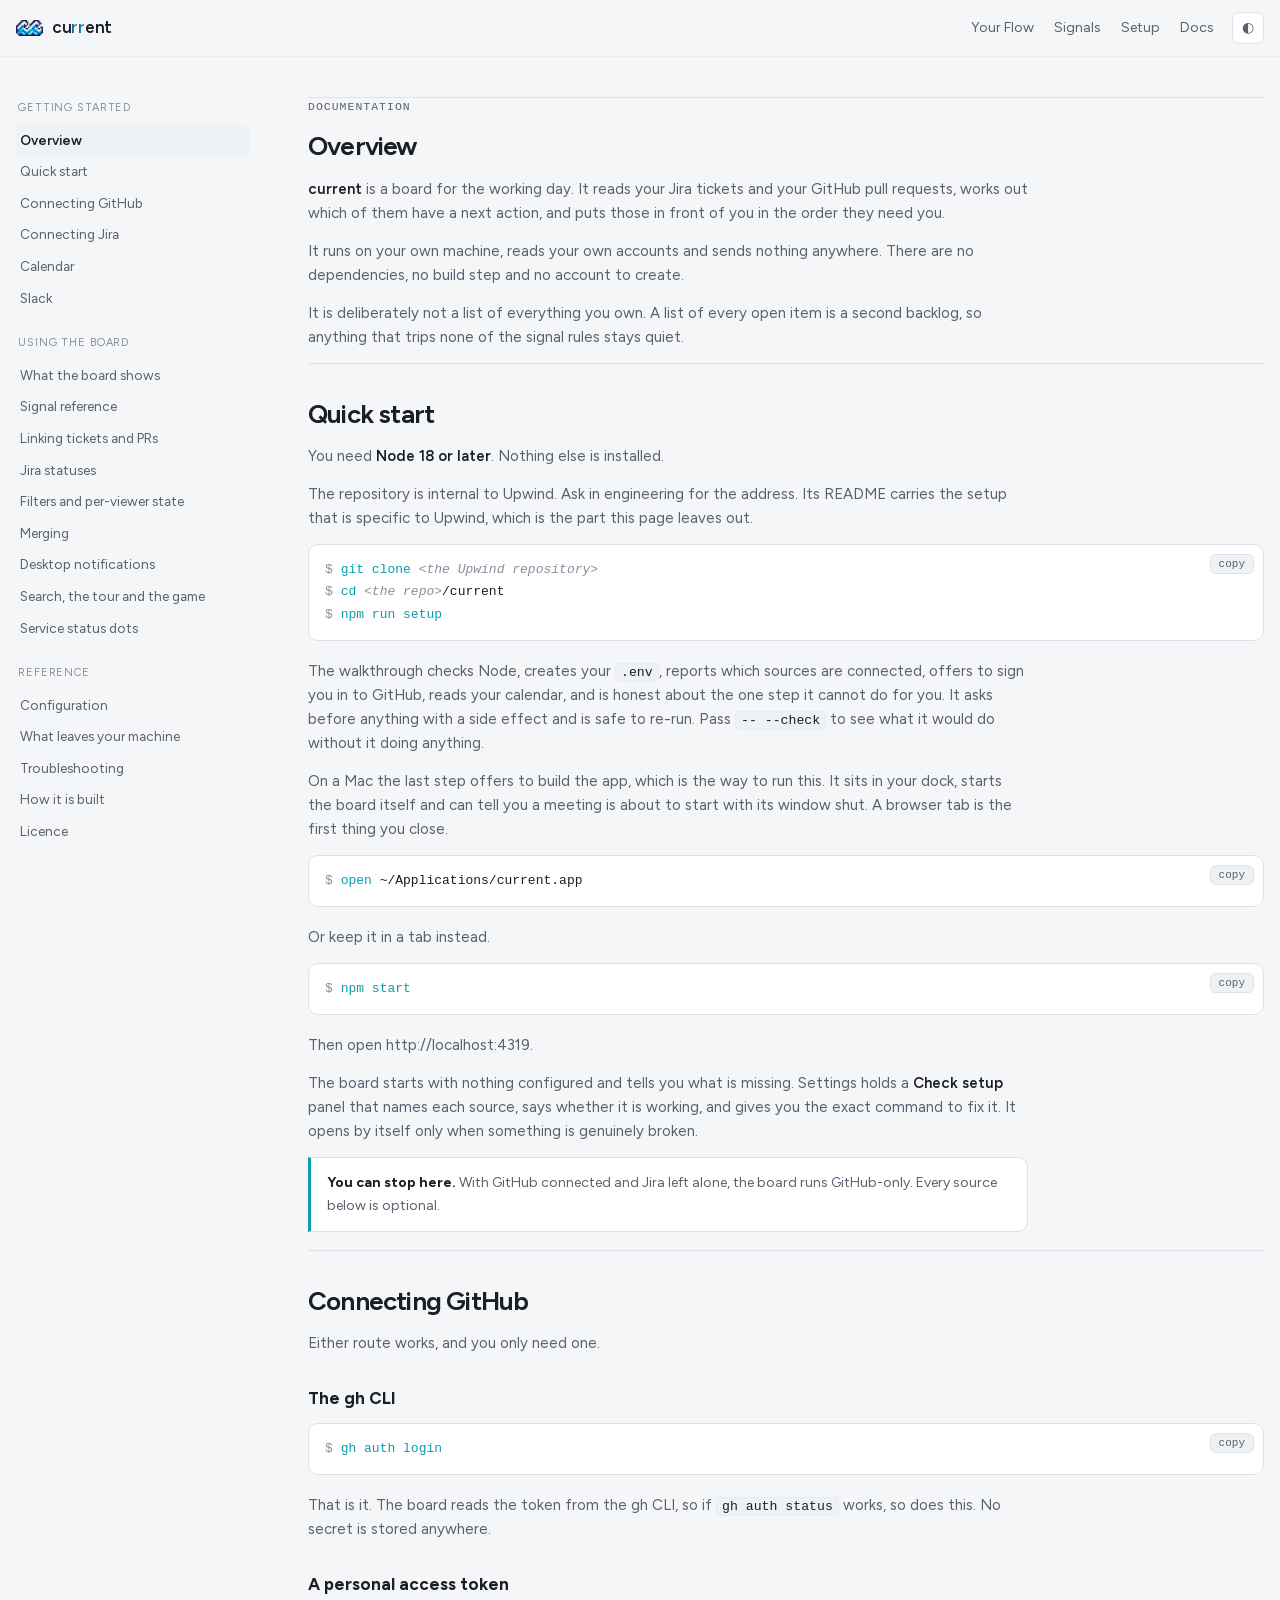
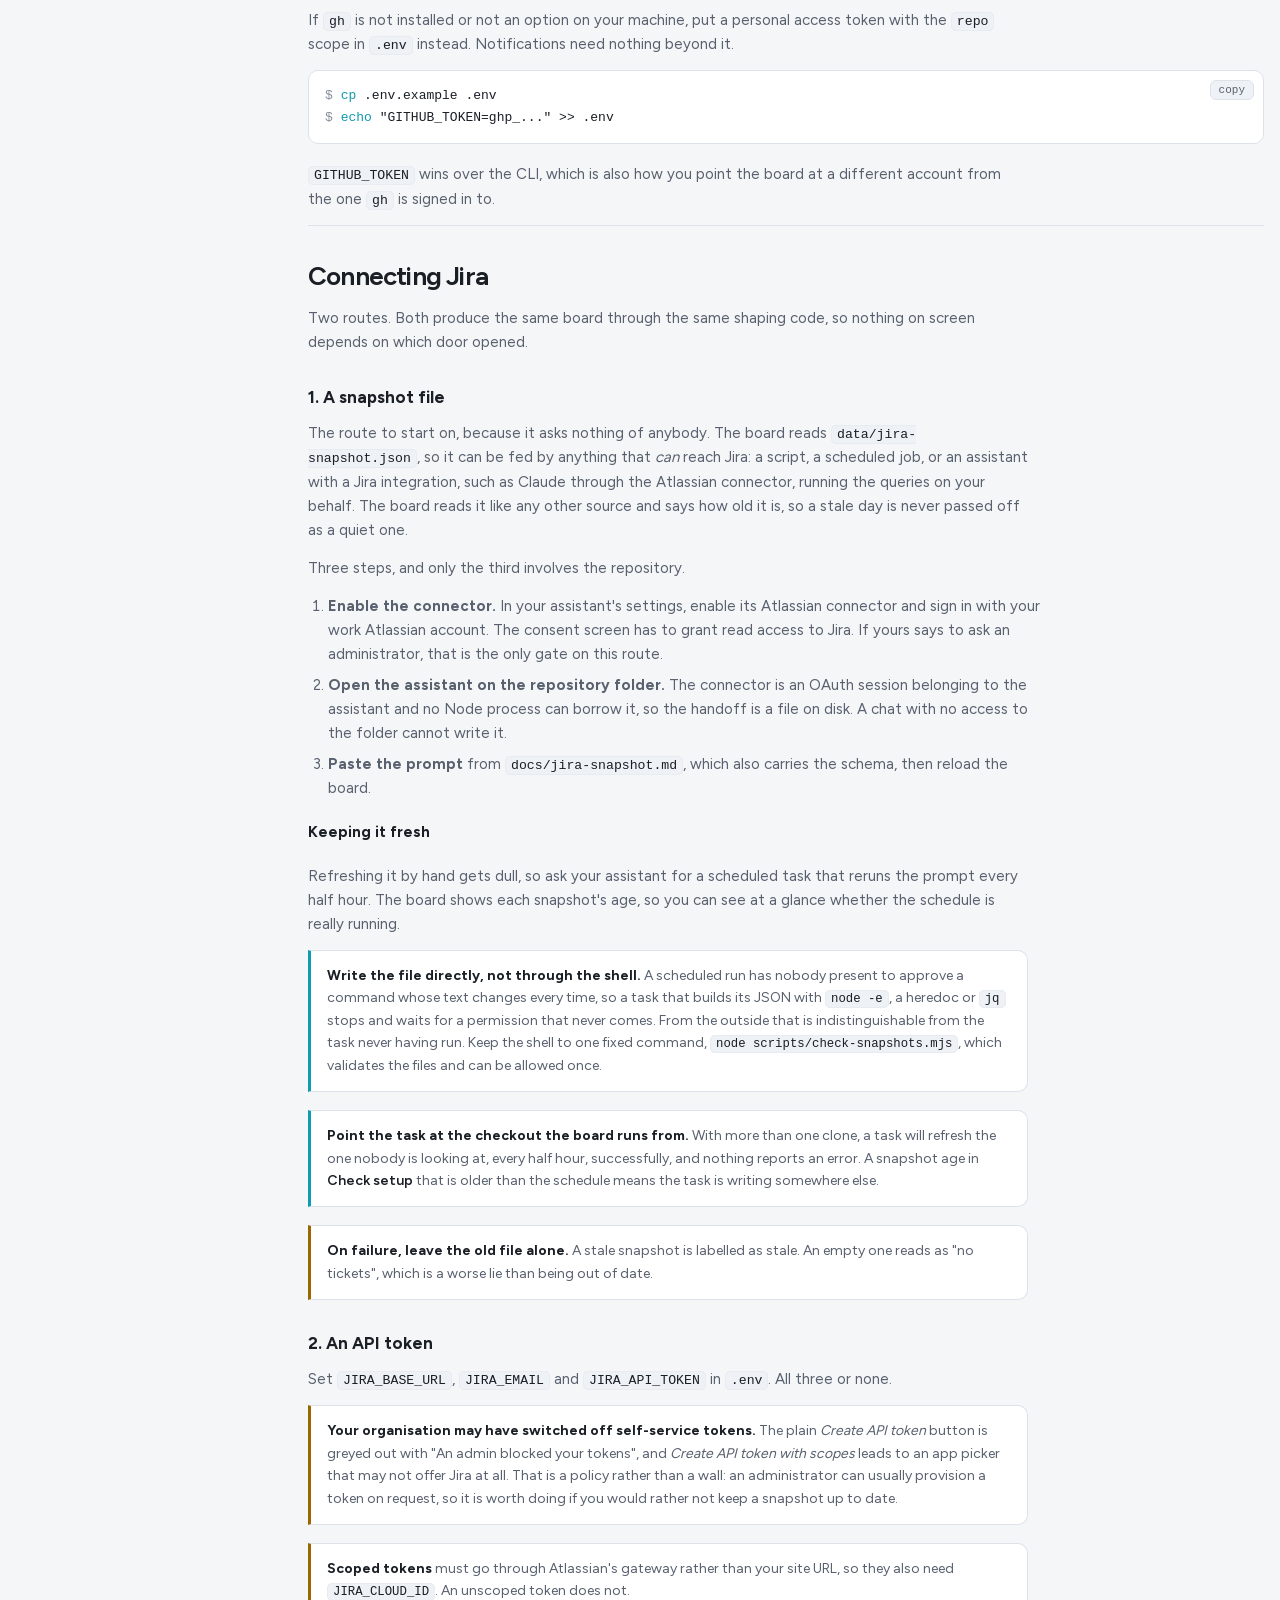
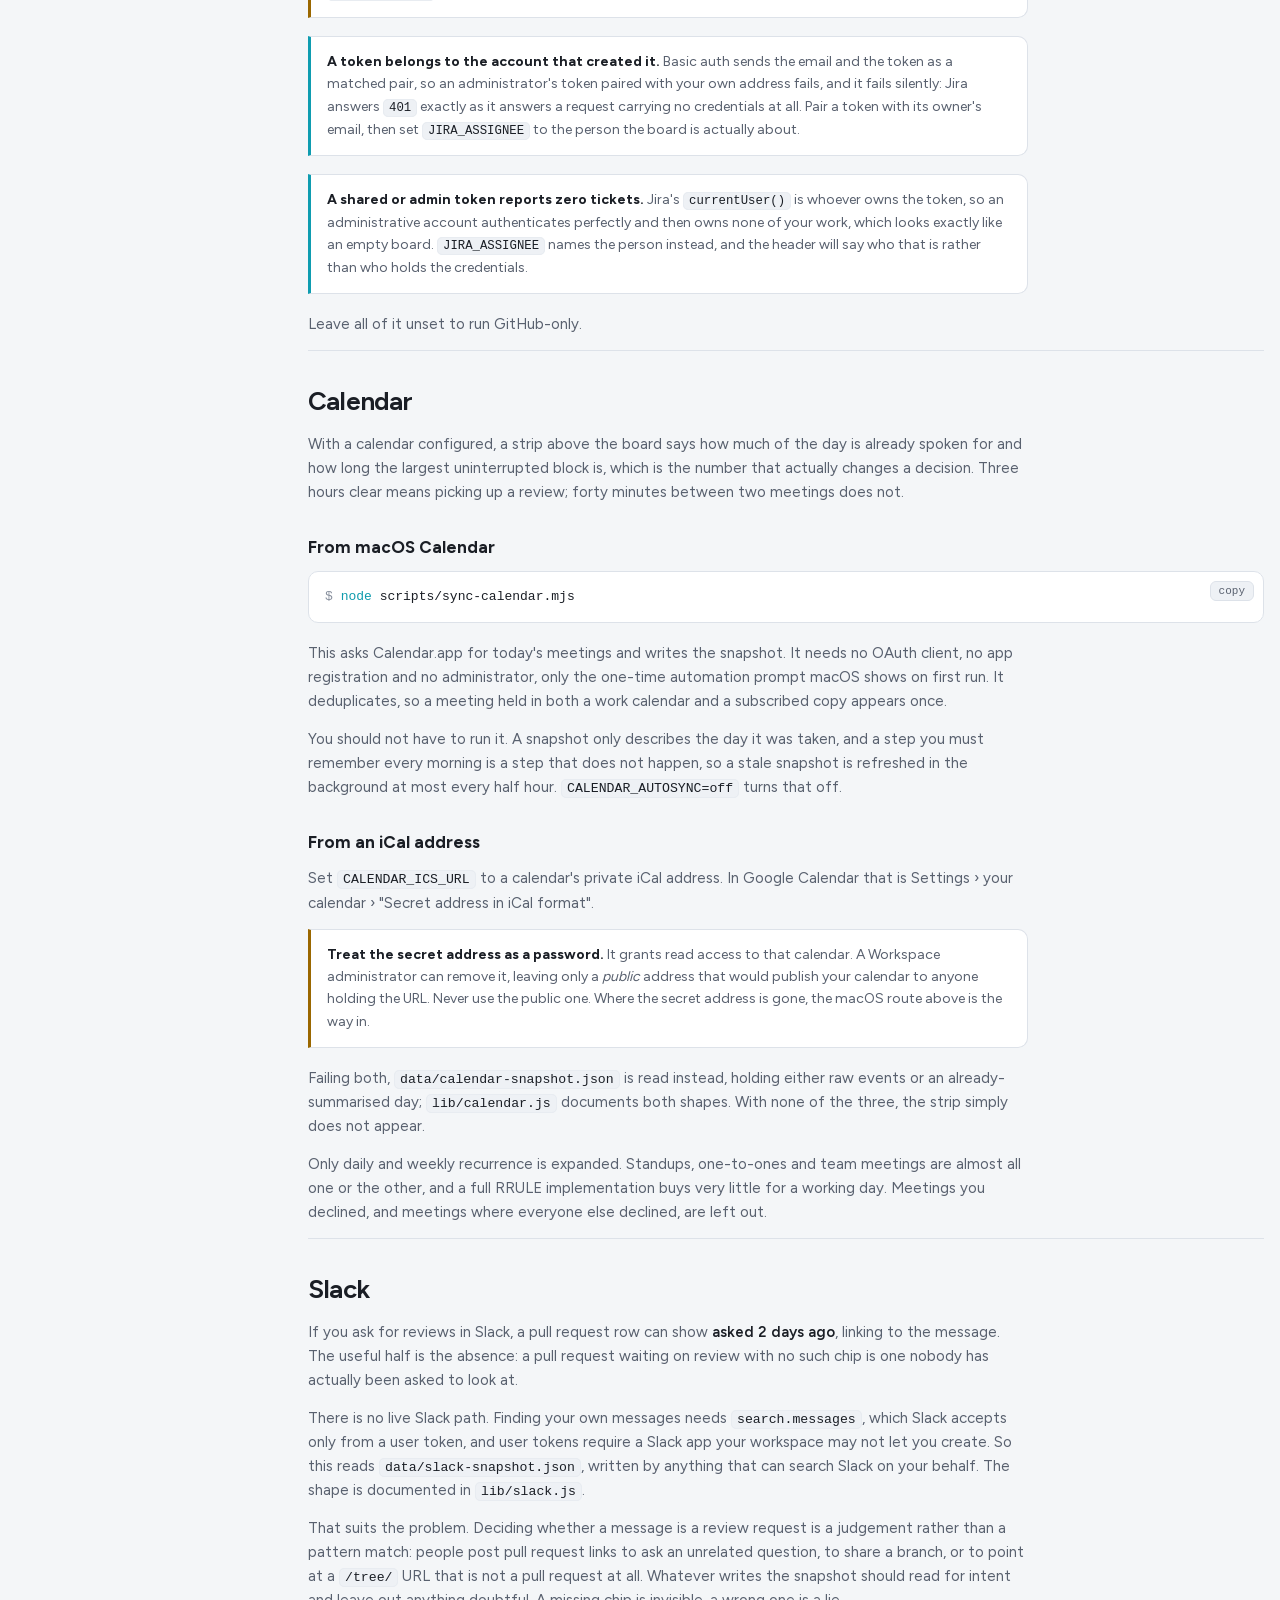
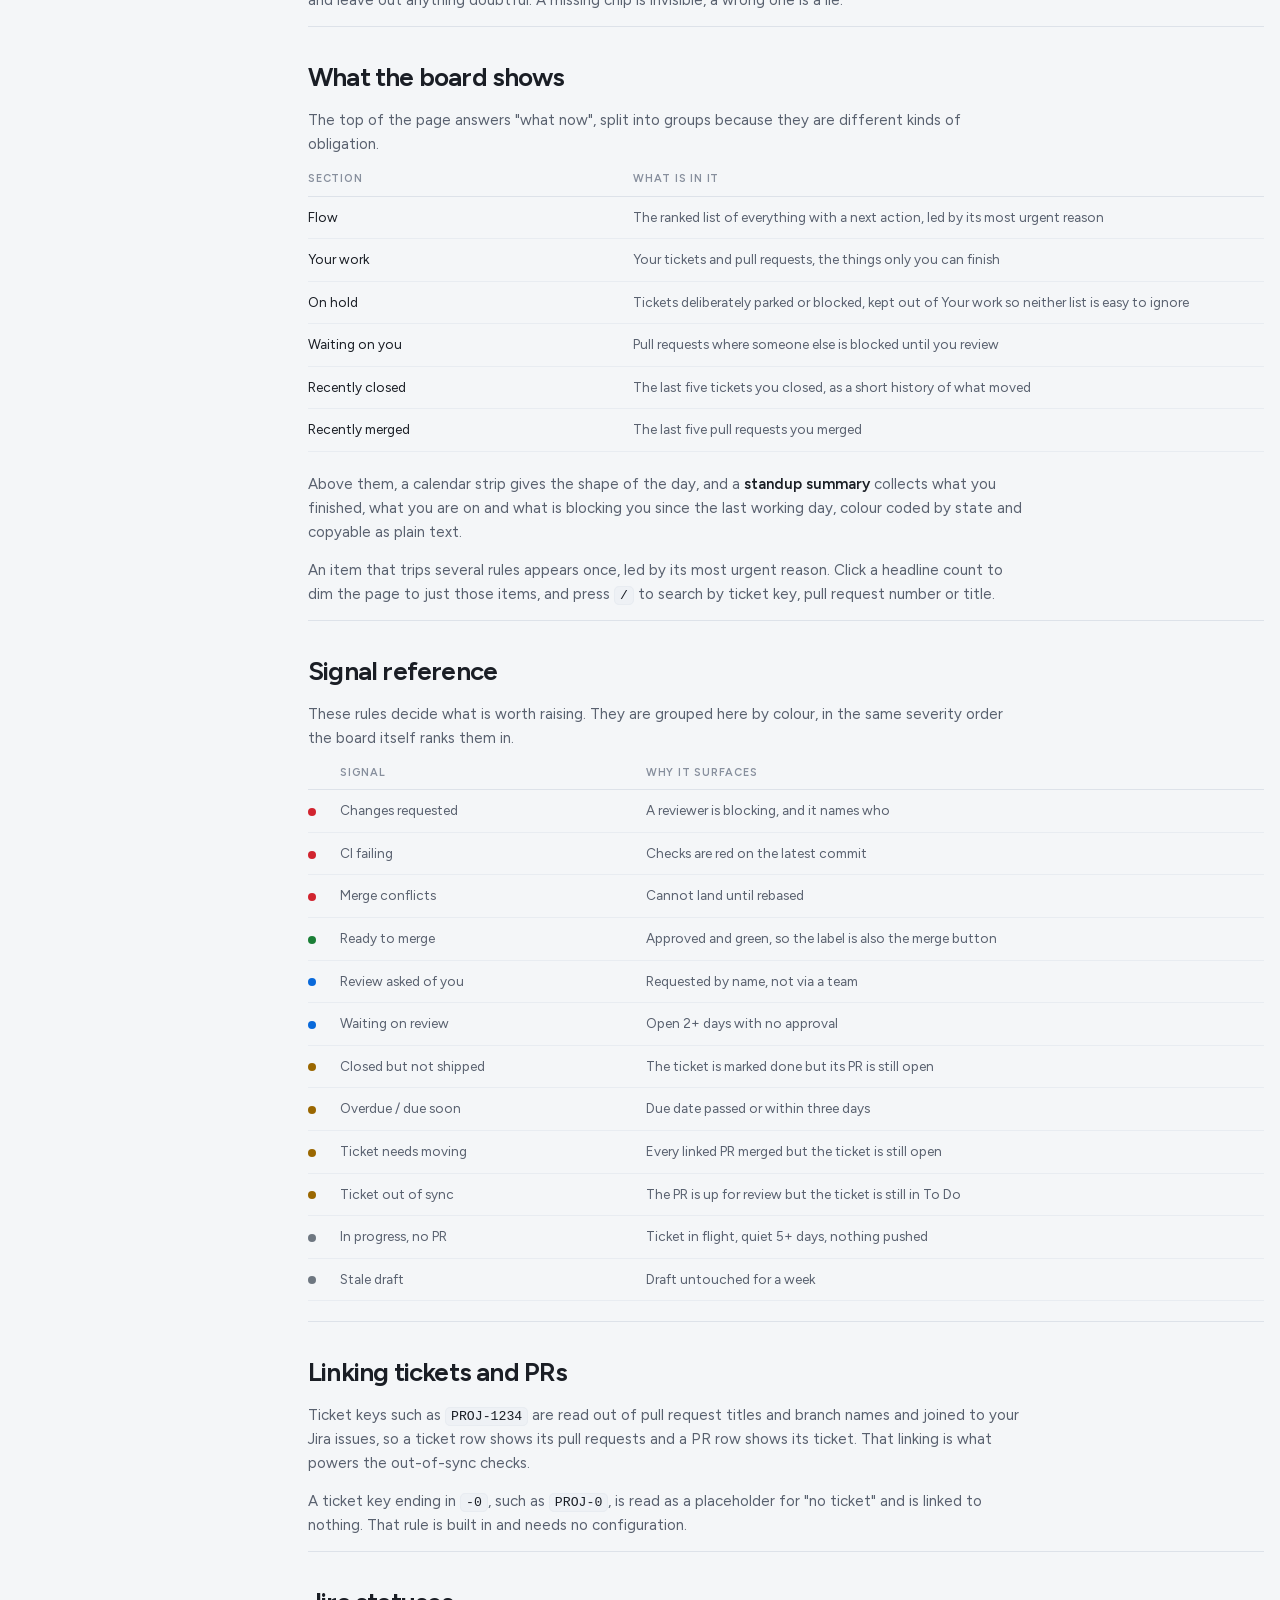
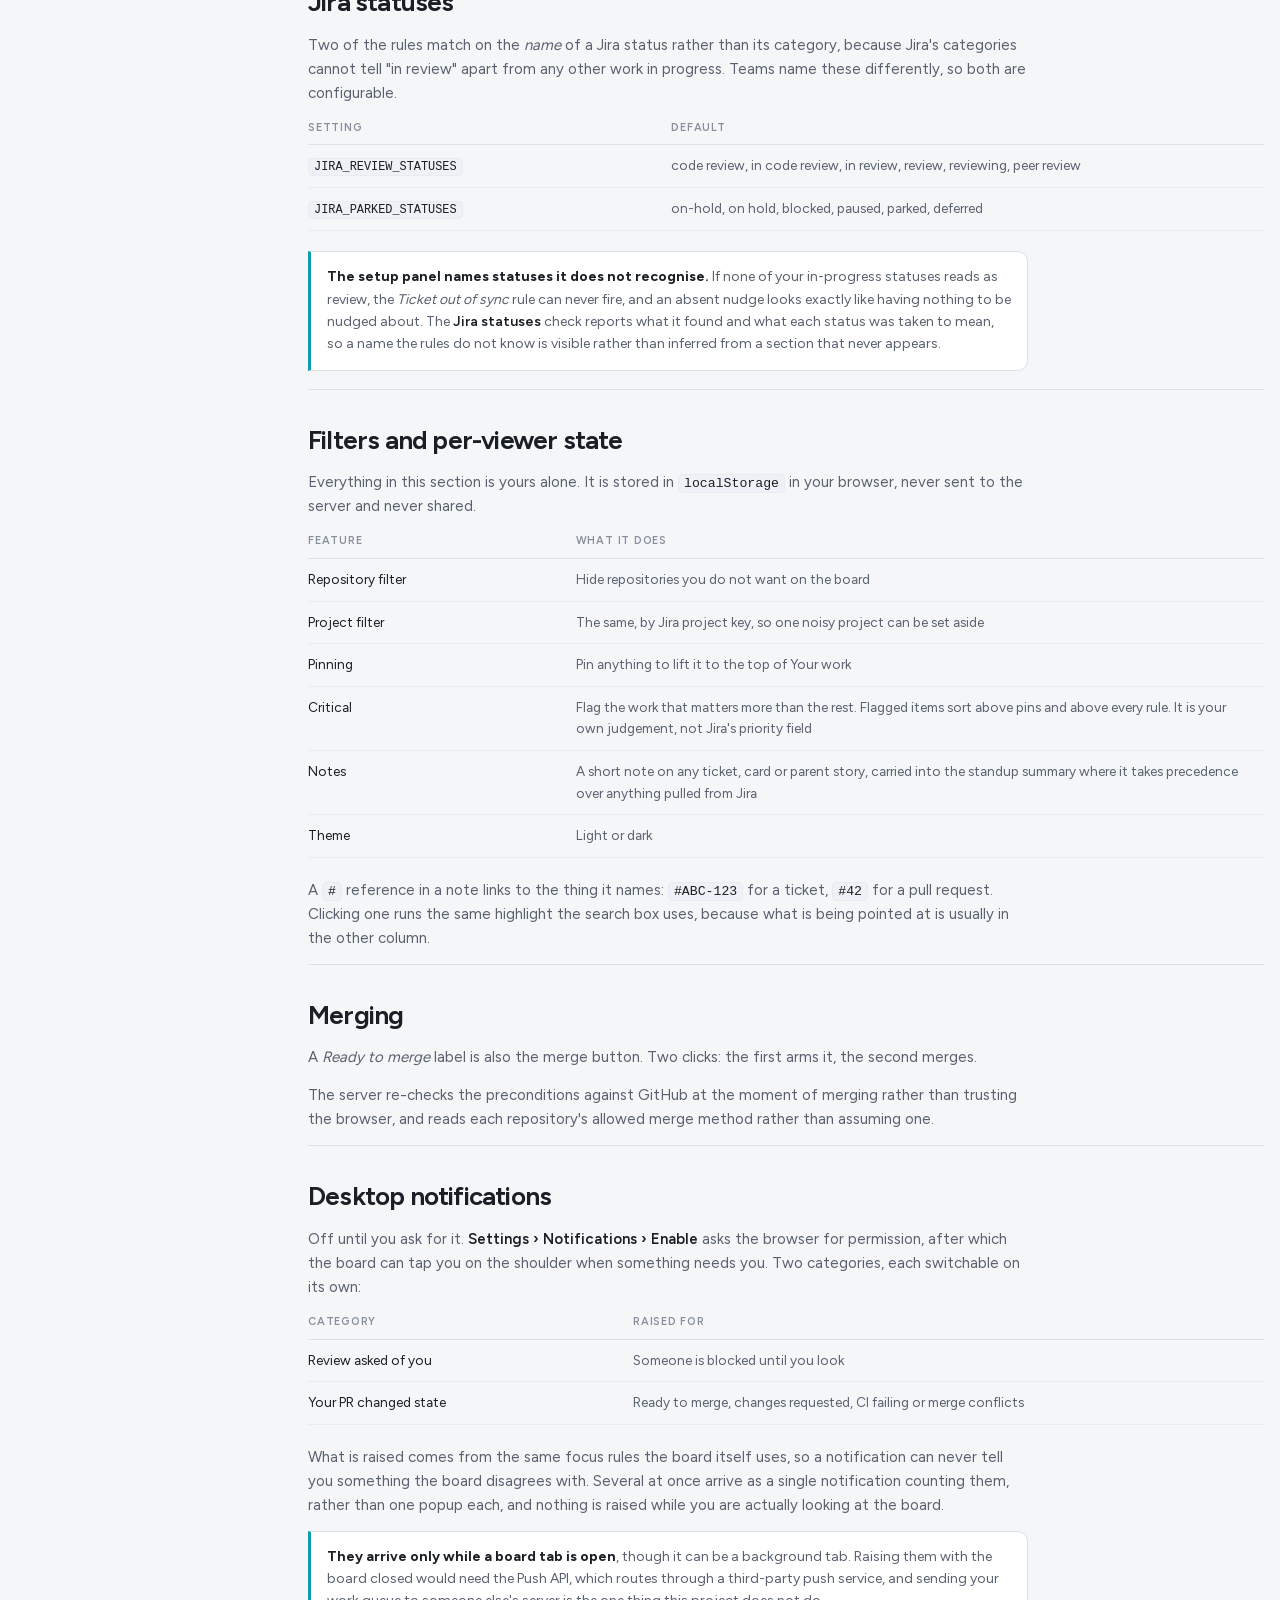
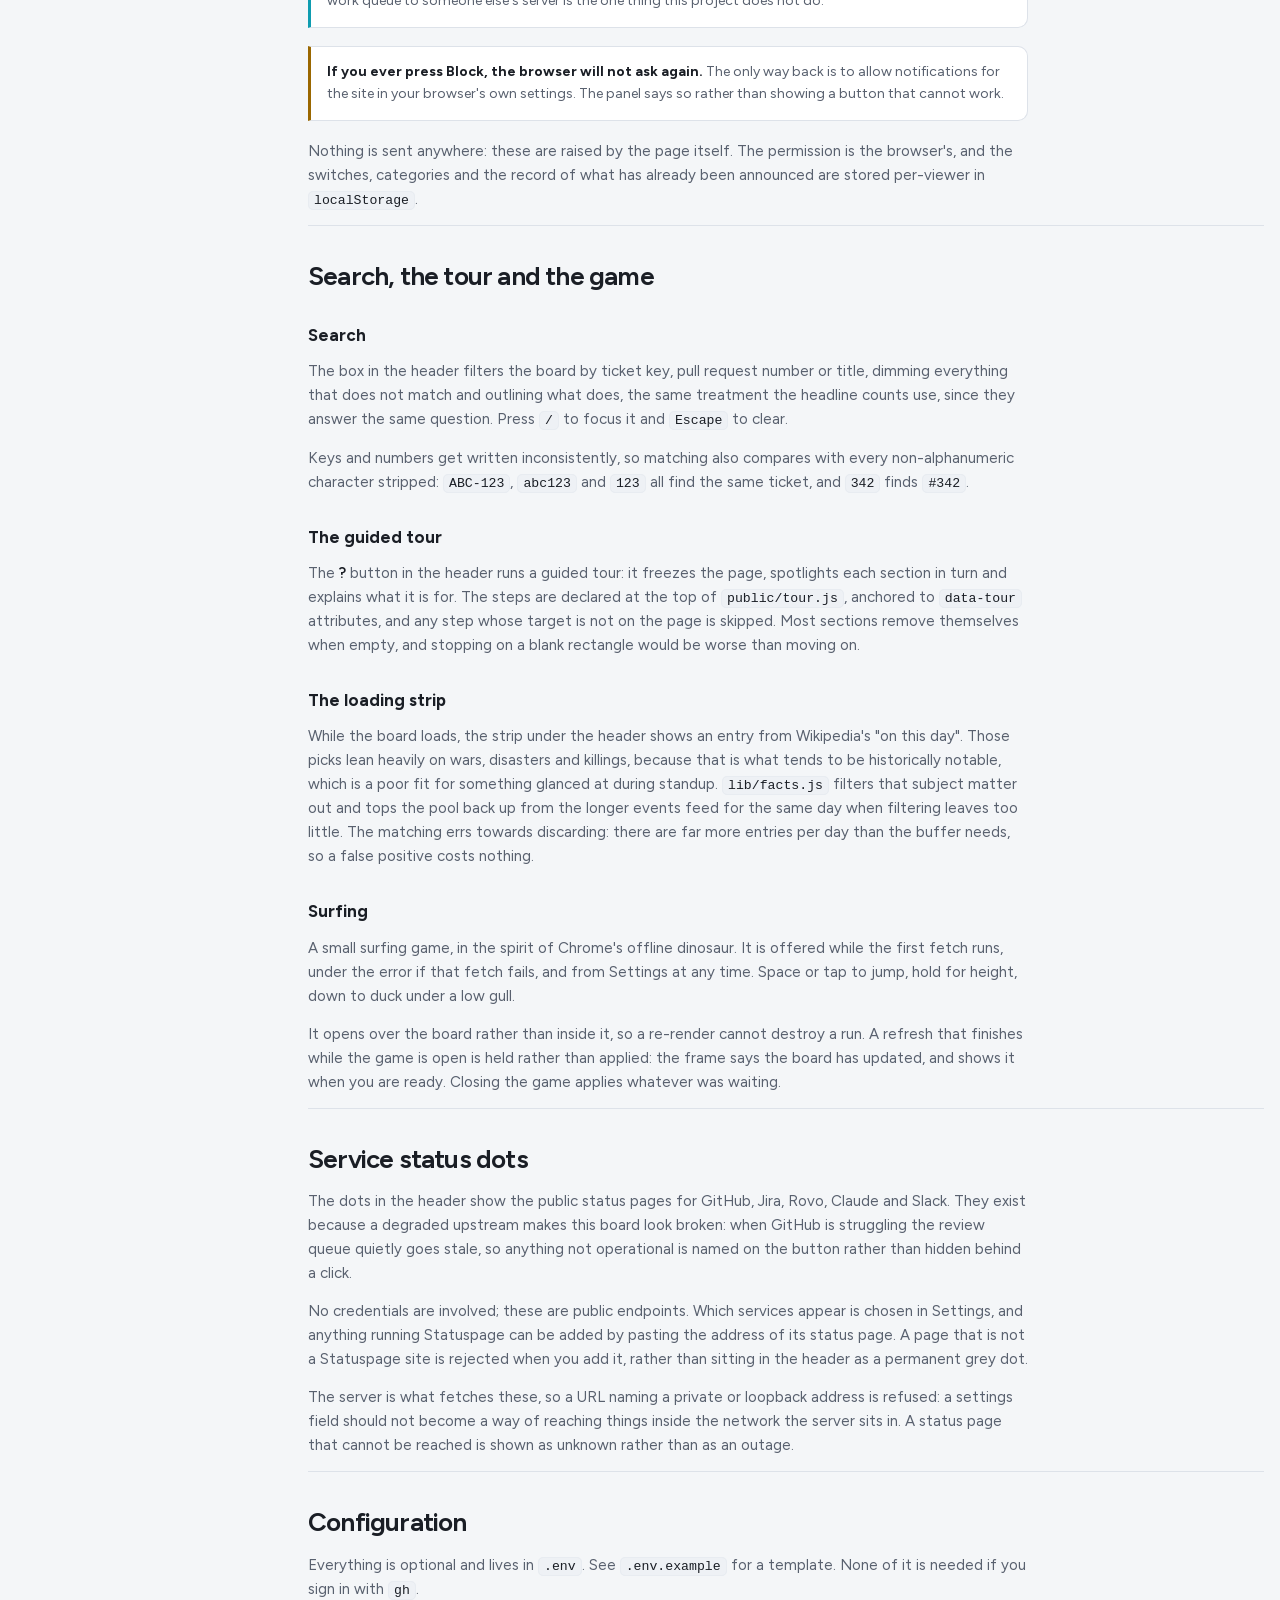
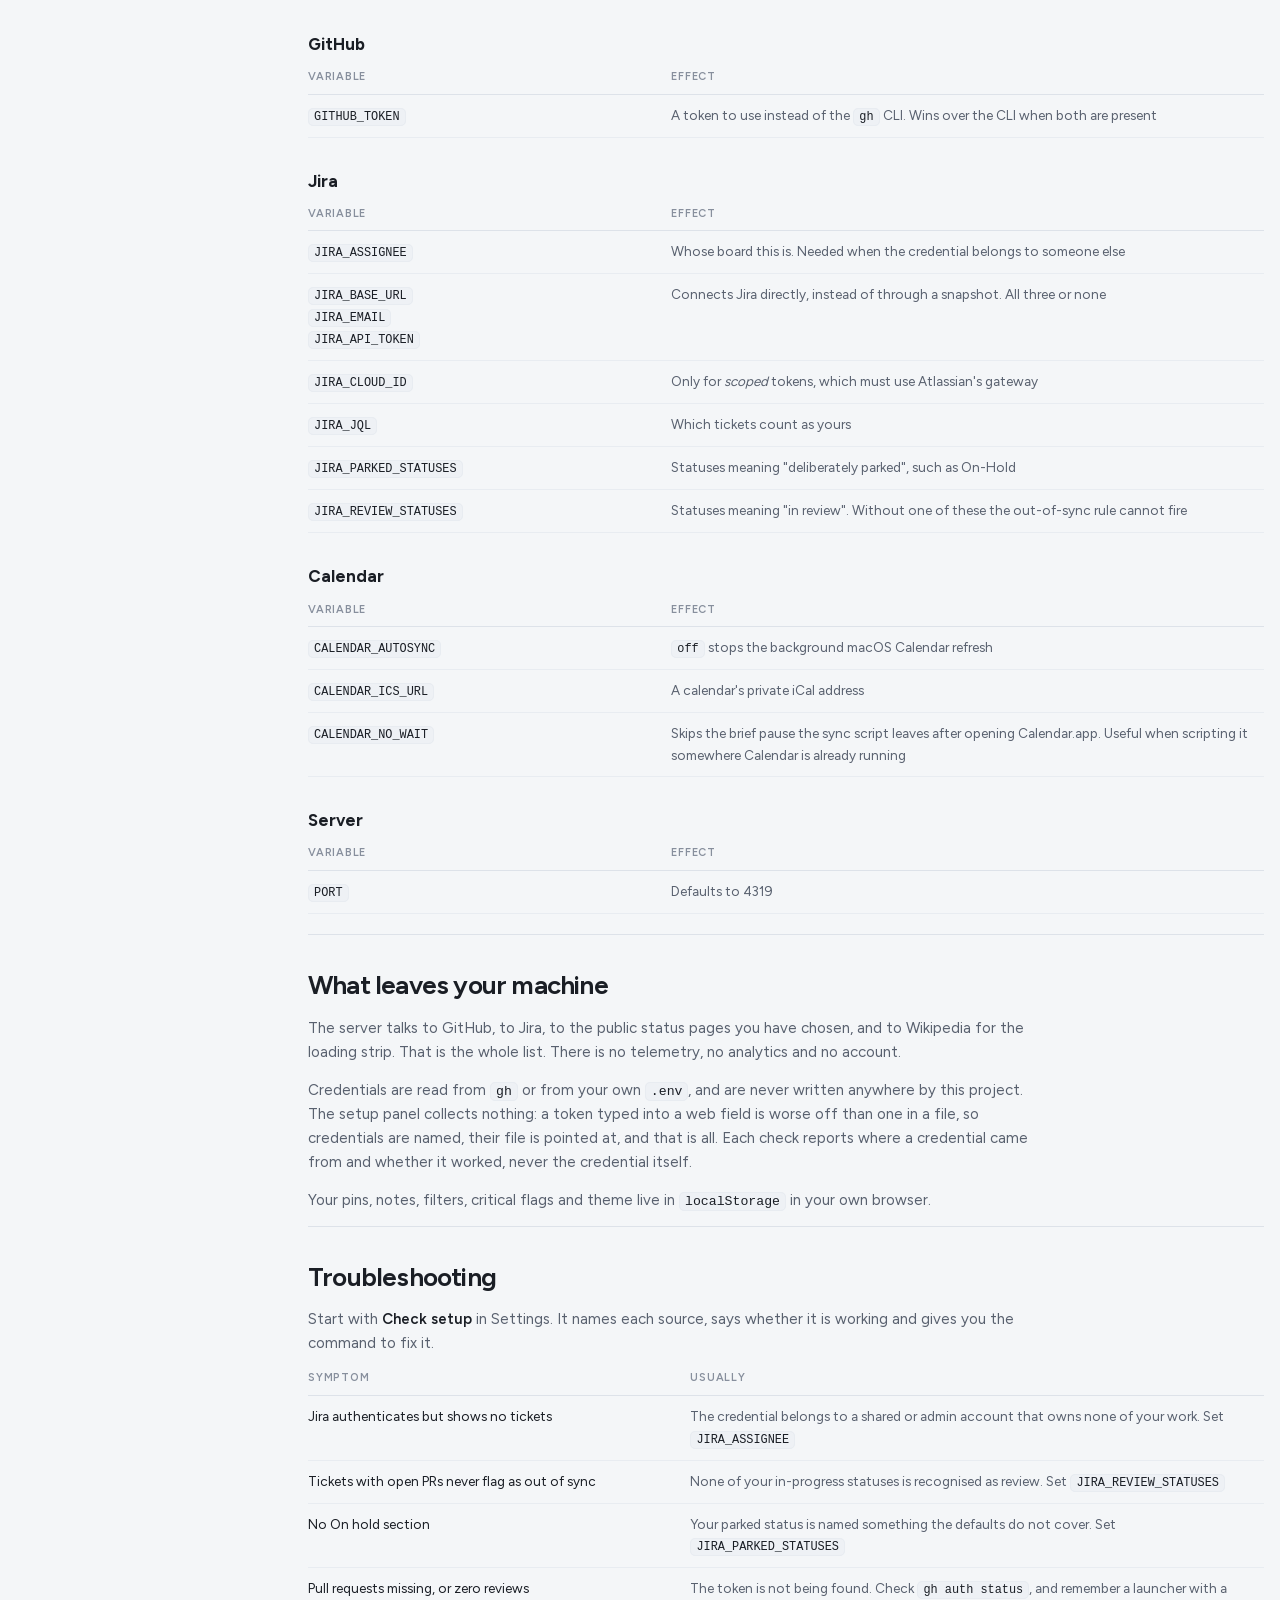
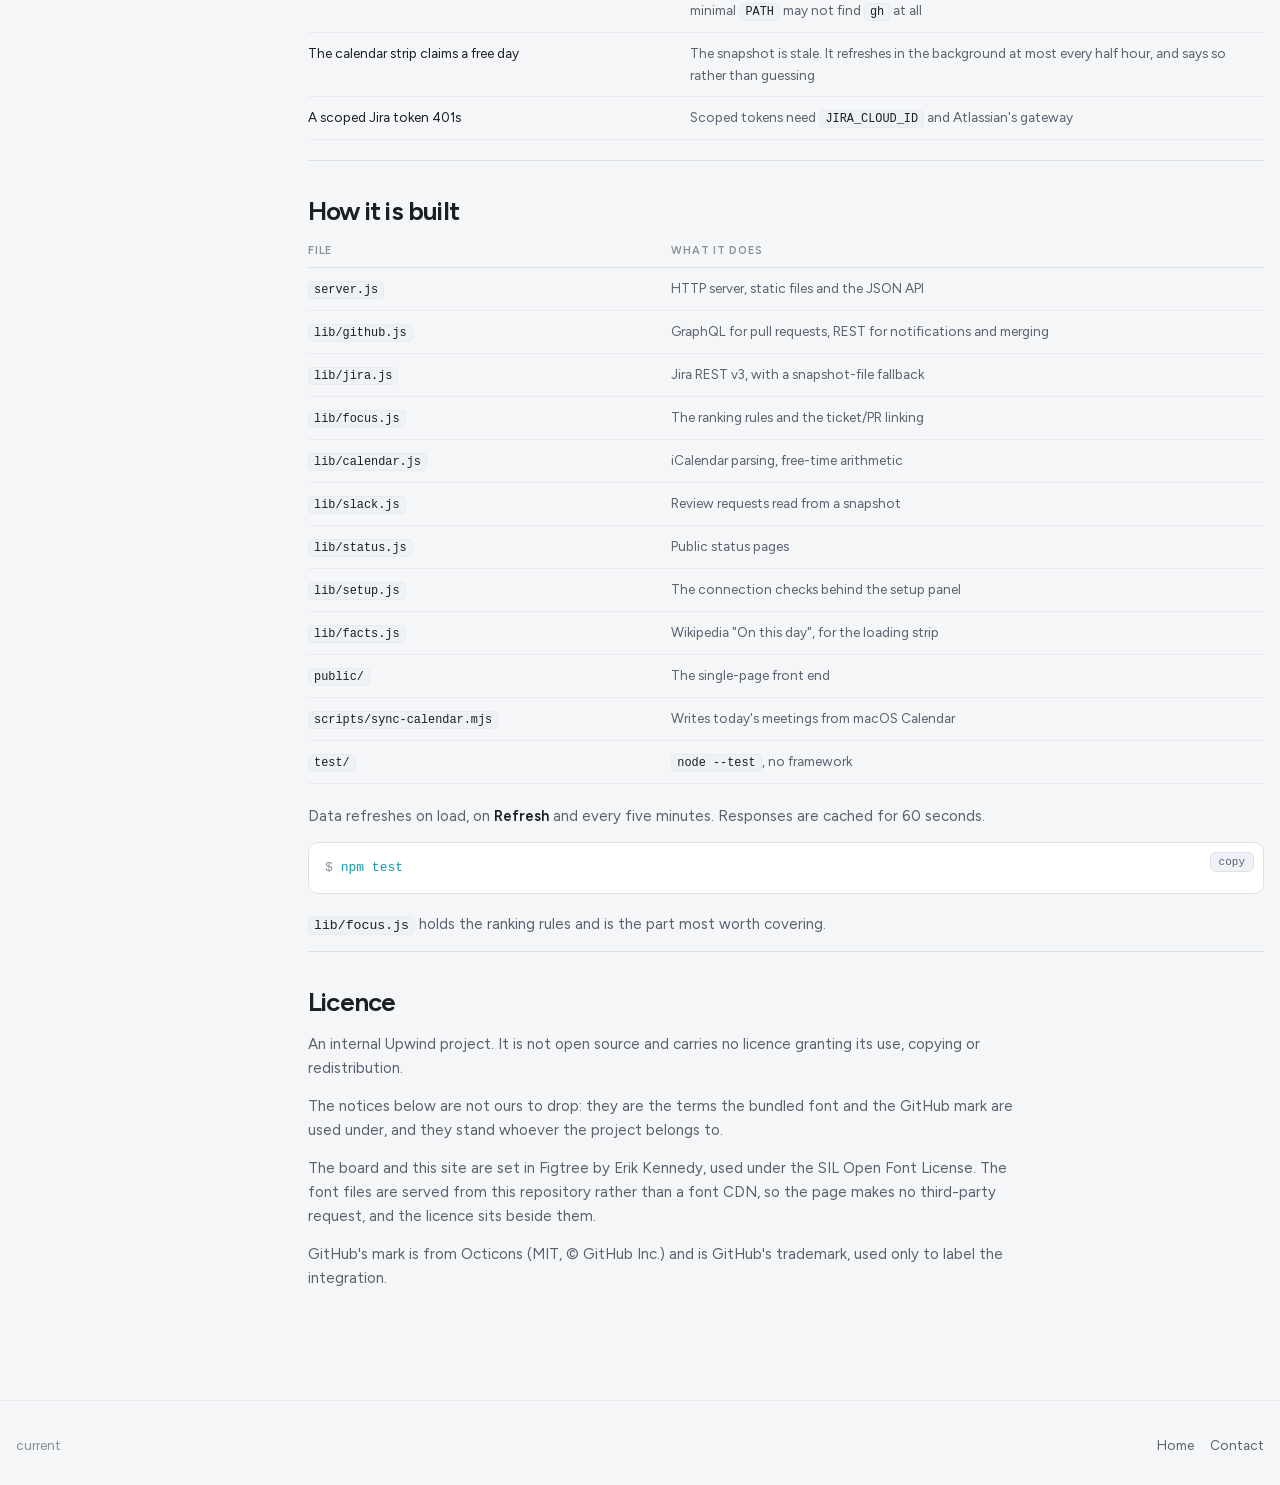
==== commit 12762a69: "Add Rovo to the status dots Rovo has a status page of its own, separate from Jira's, and it is the o" ====
--- a/docs/index.html
+++ b/docs/index.html
@@ -652,8 +652,8 @@
           <section id="status-dots">
             <h2><a class="anchor" href="#status-dots" aria-hidden="true">#</a>Service status dots</h2>
             <p>
-              The dots in the header show the public status pages for GitHub, Jira, Claude
-              and Slack. They exist because a degraded upstream makes this board look broken:
+              The dots in the header show the public status pages for GitHub, Jira, Rovo,
+              Claude and Slack. They exist because a degraded upstream makes this board look broken:
               when GitHub is struggling the review queue quietly goes stale, so anything not
               operational is named on the button rather than hidden behind a click.
             </p>
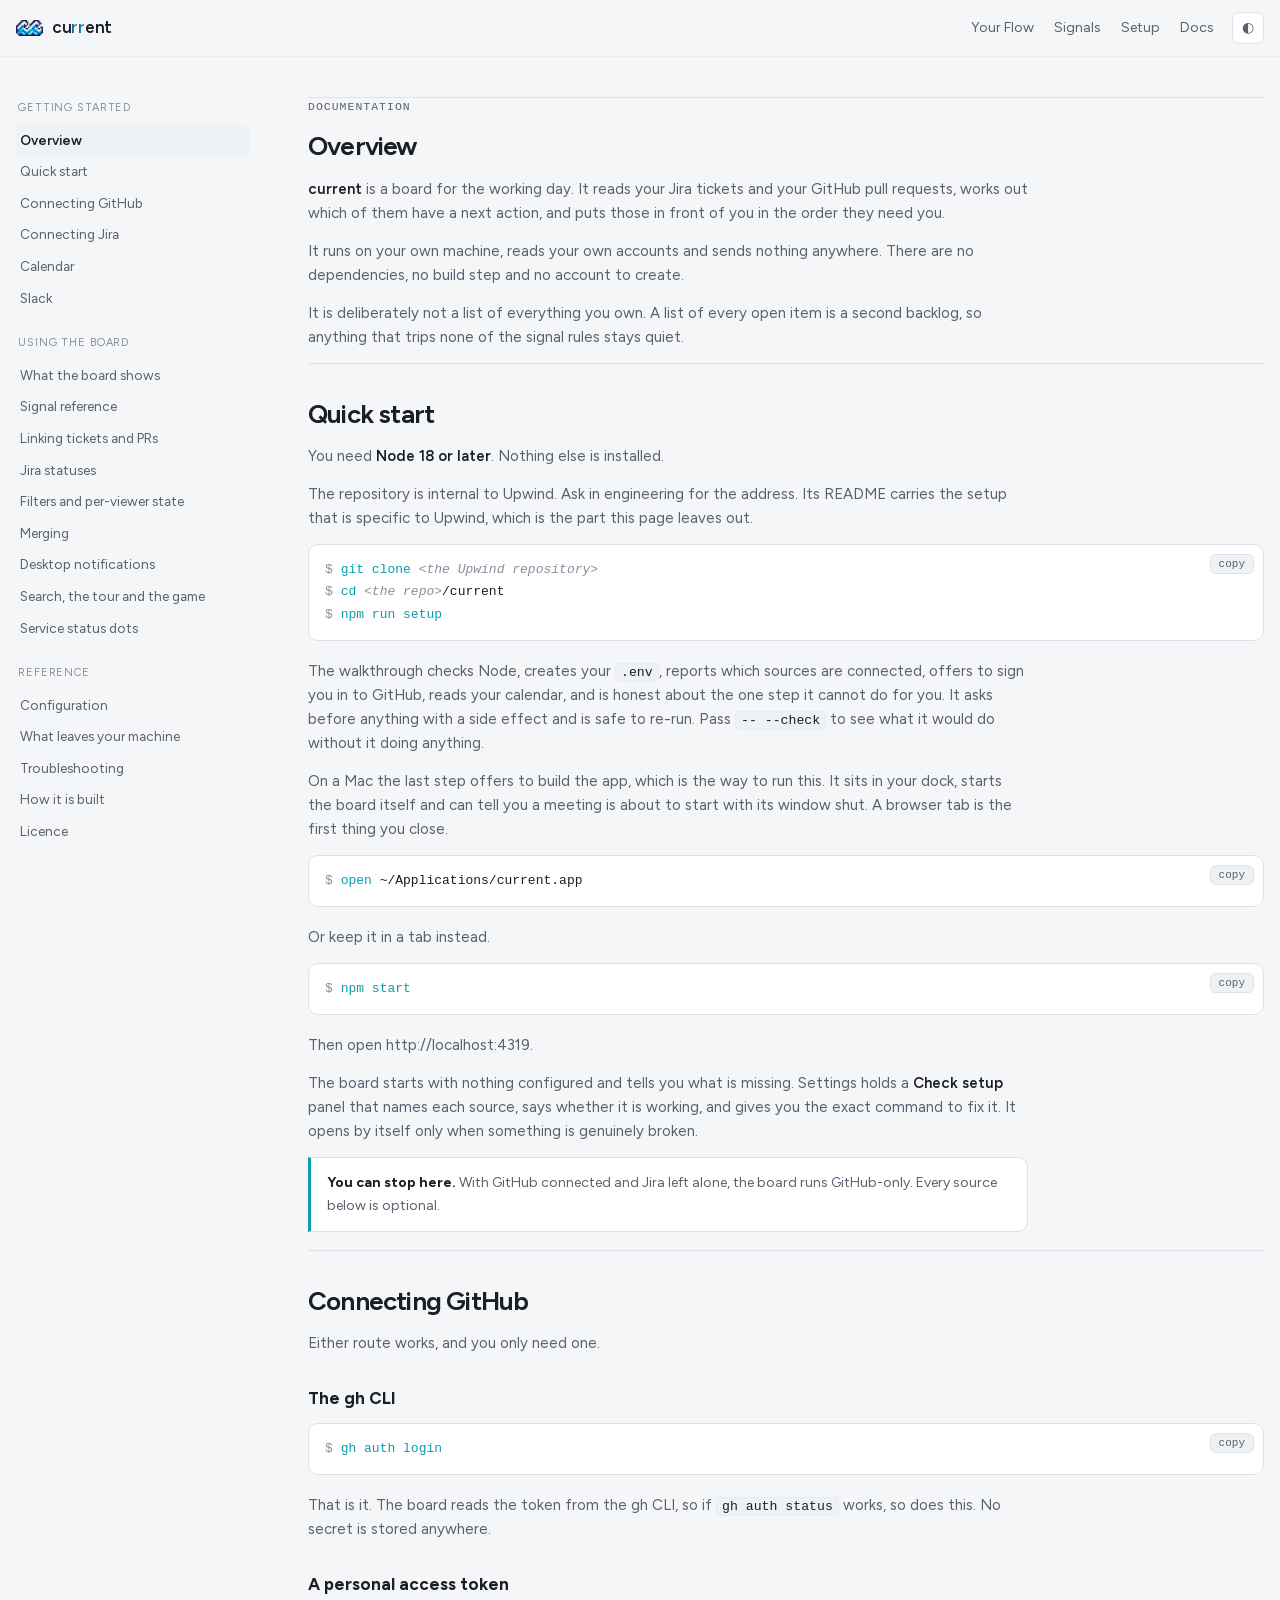
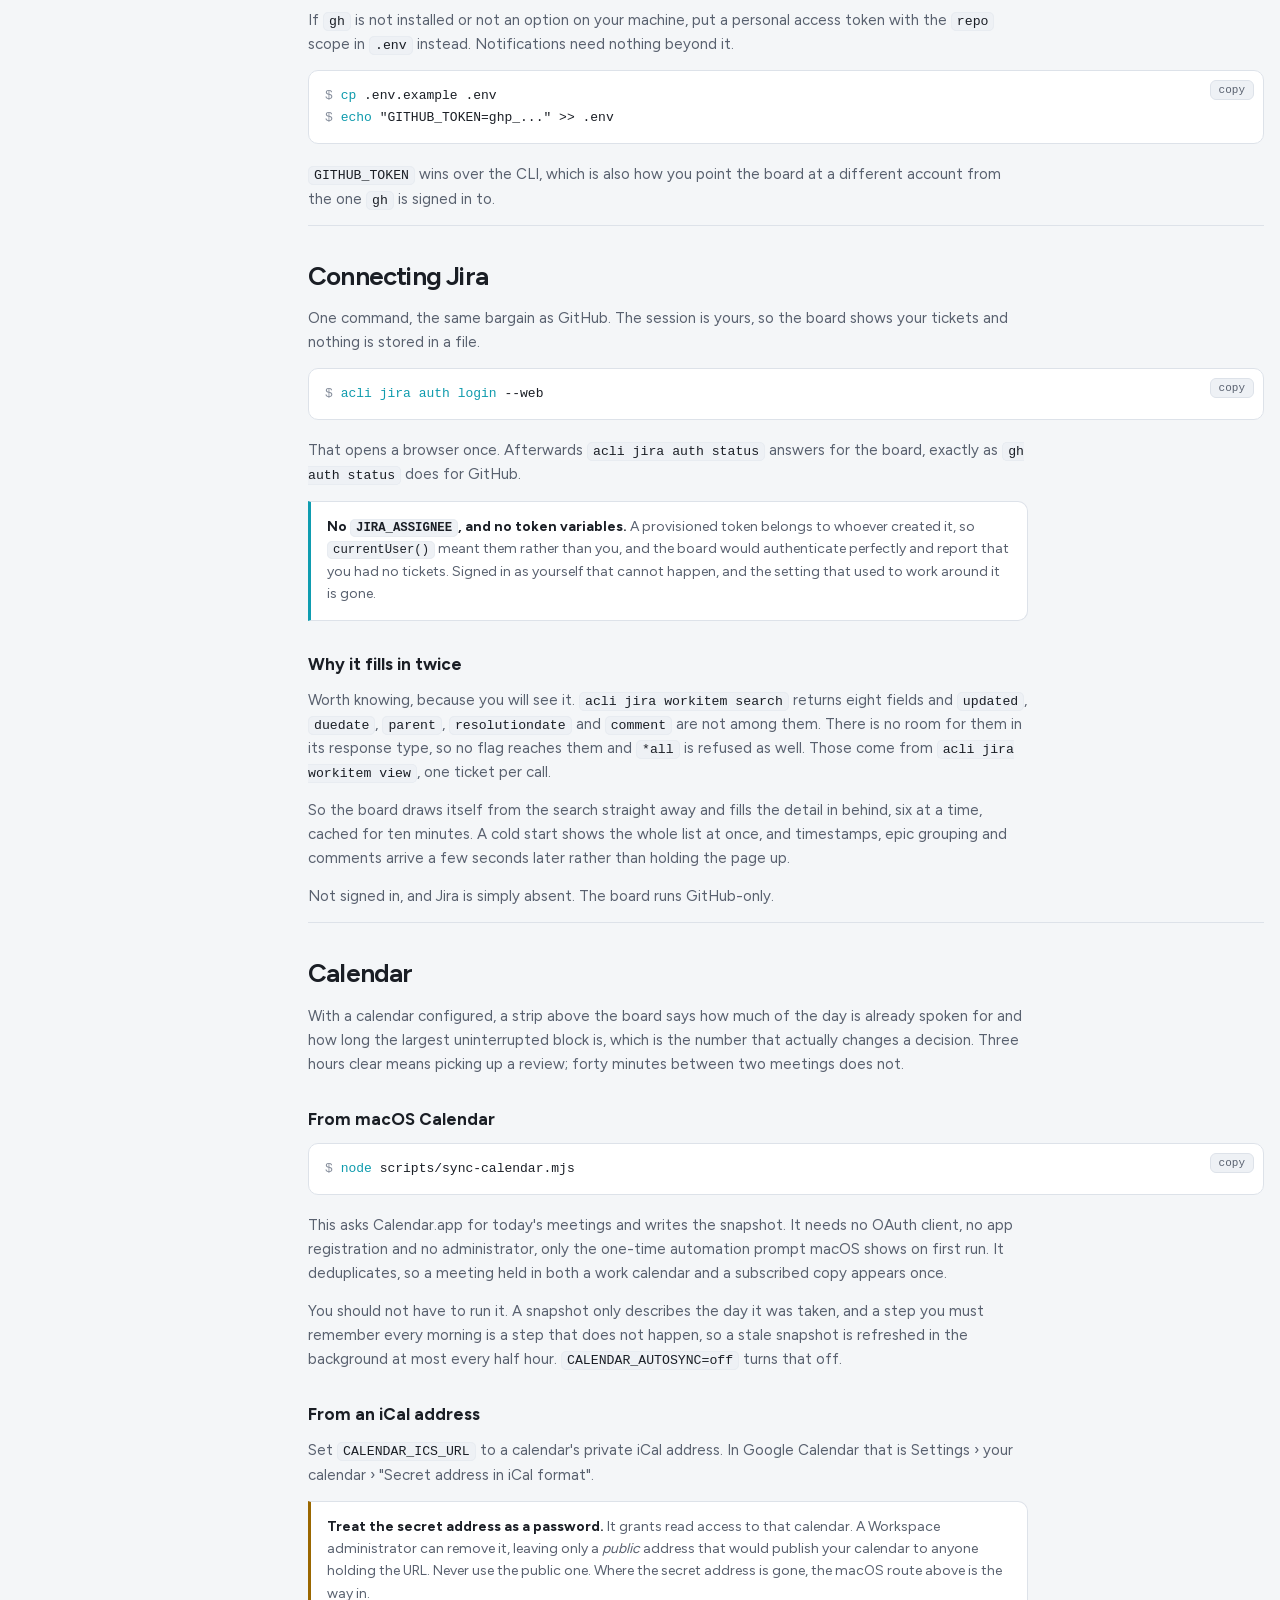
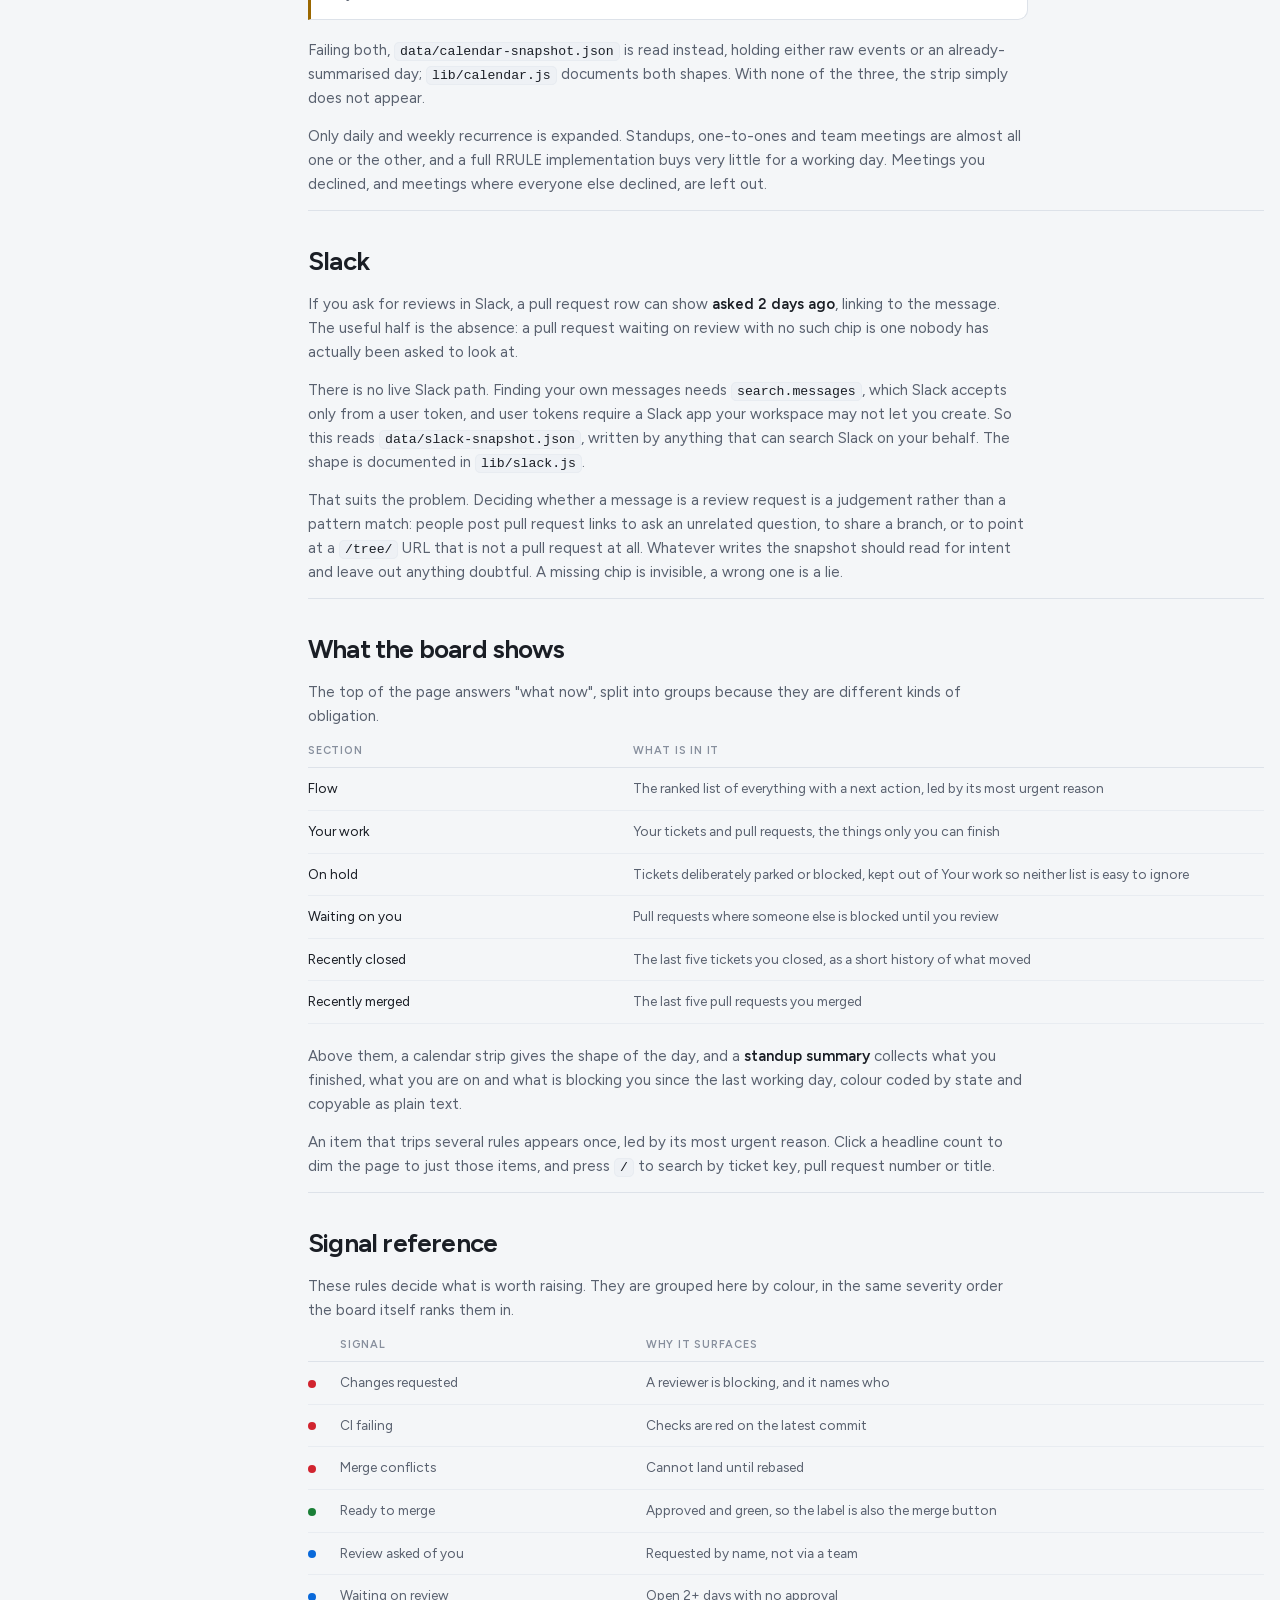
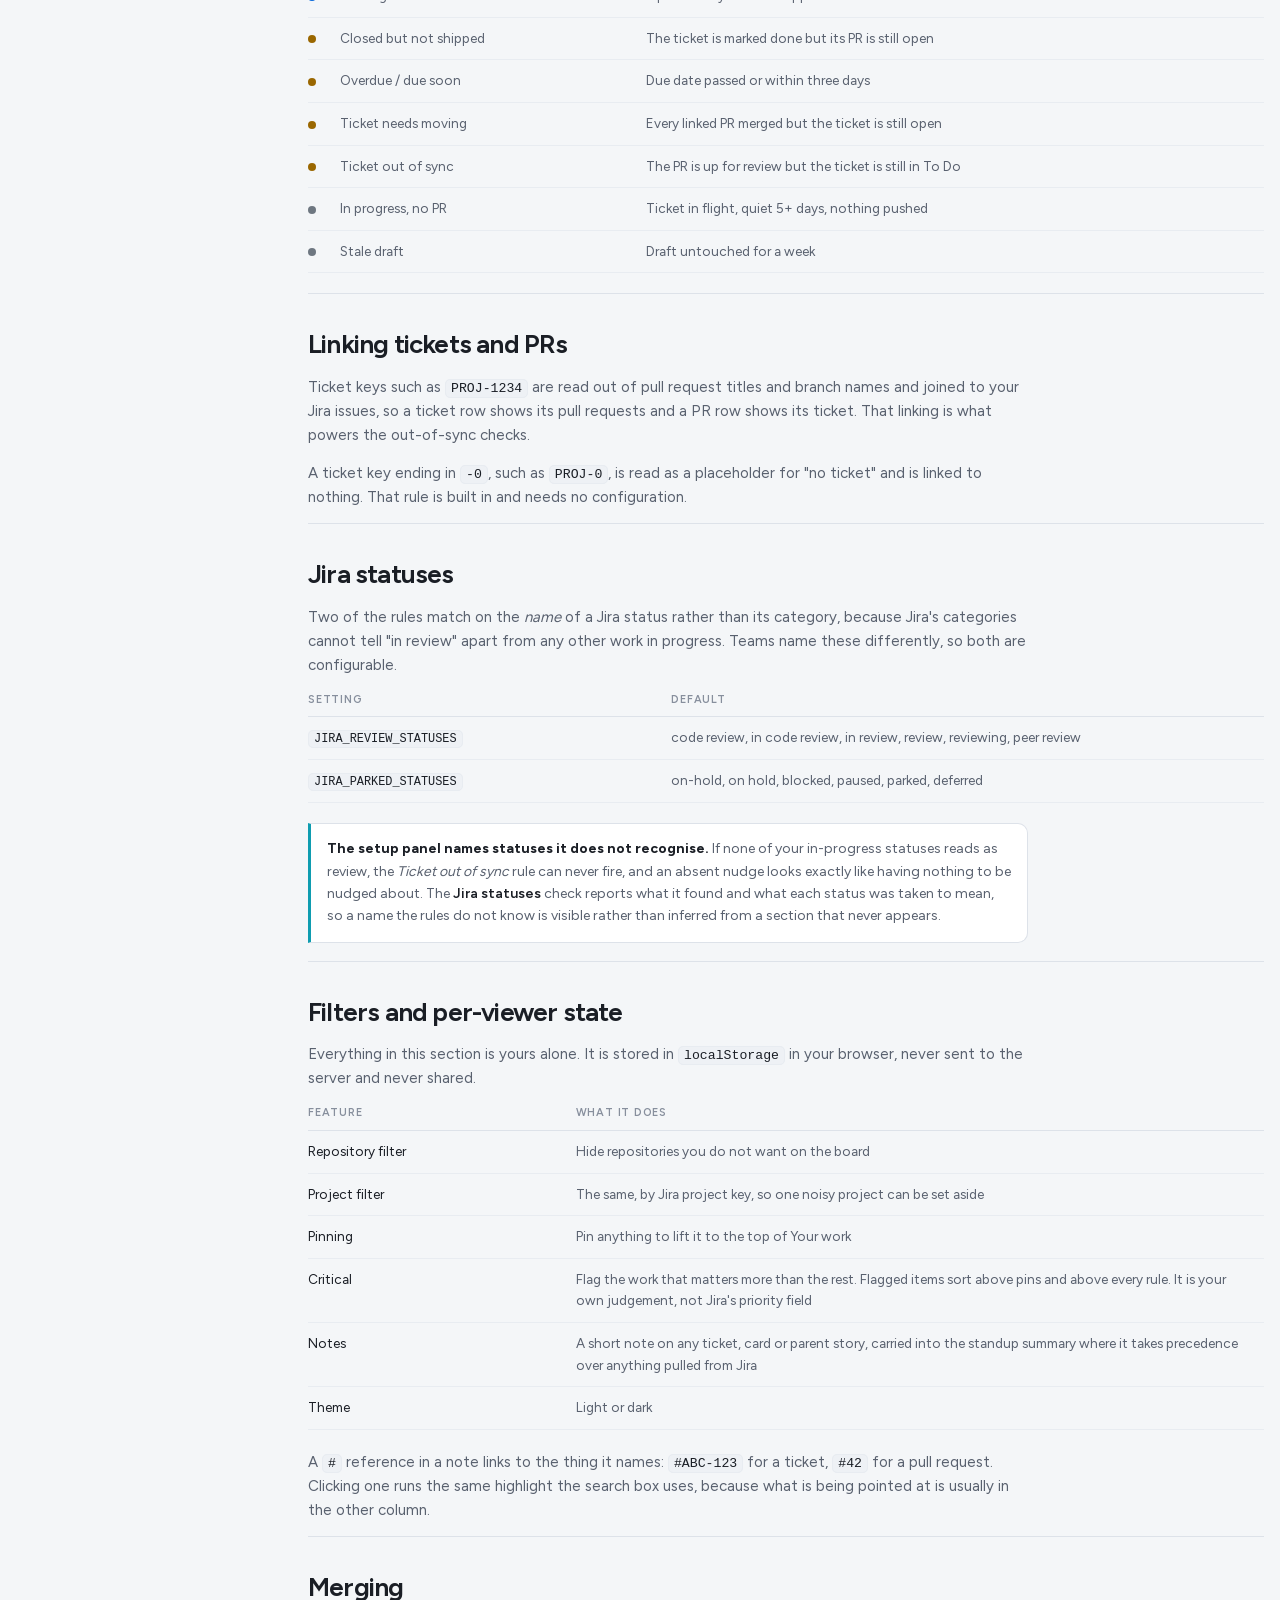
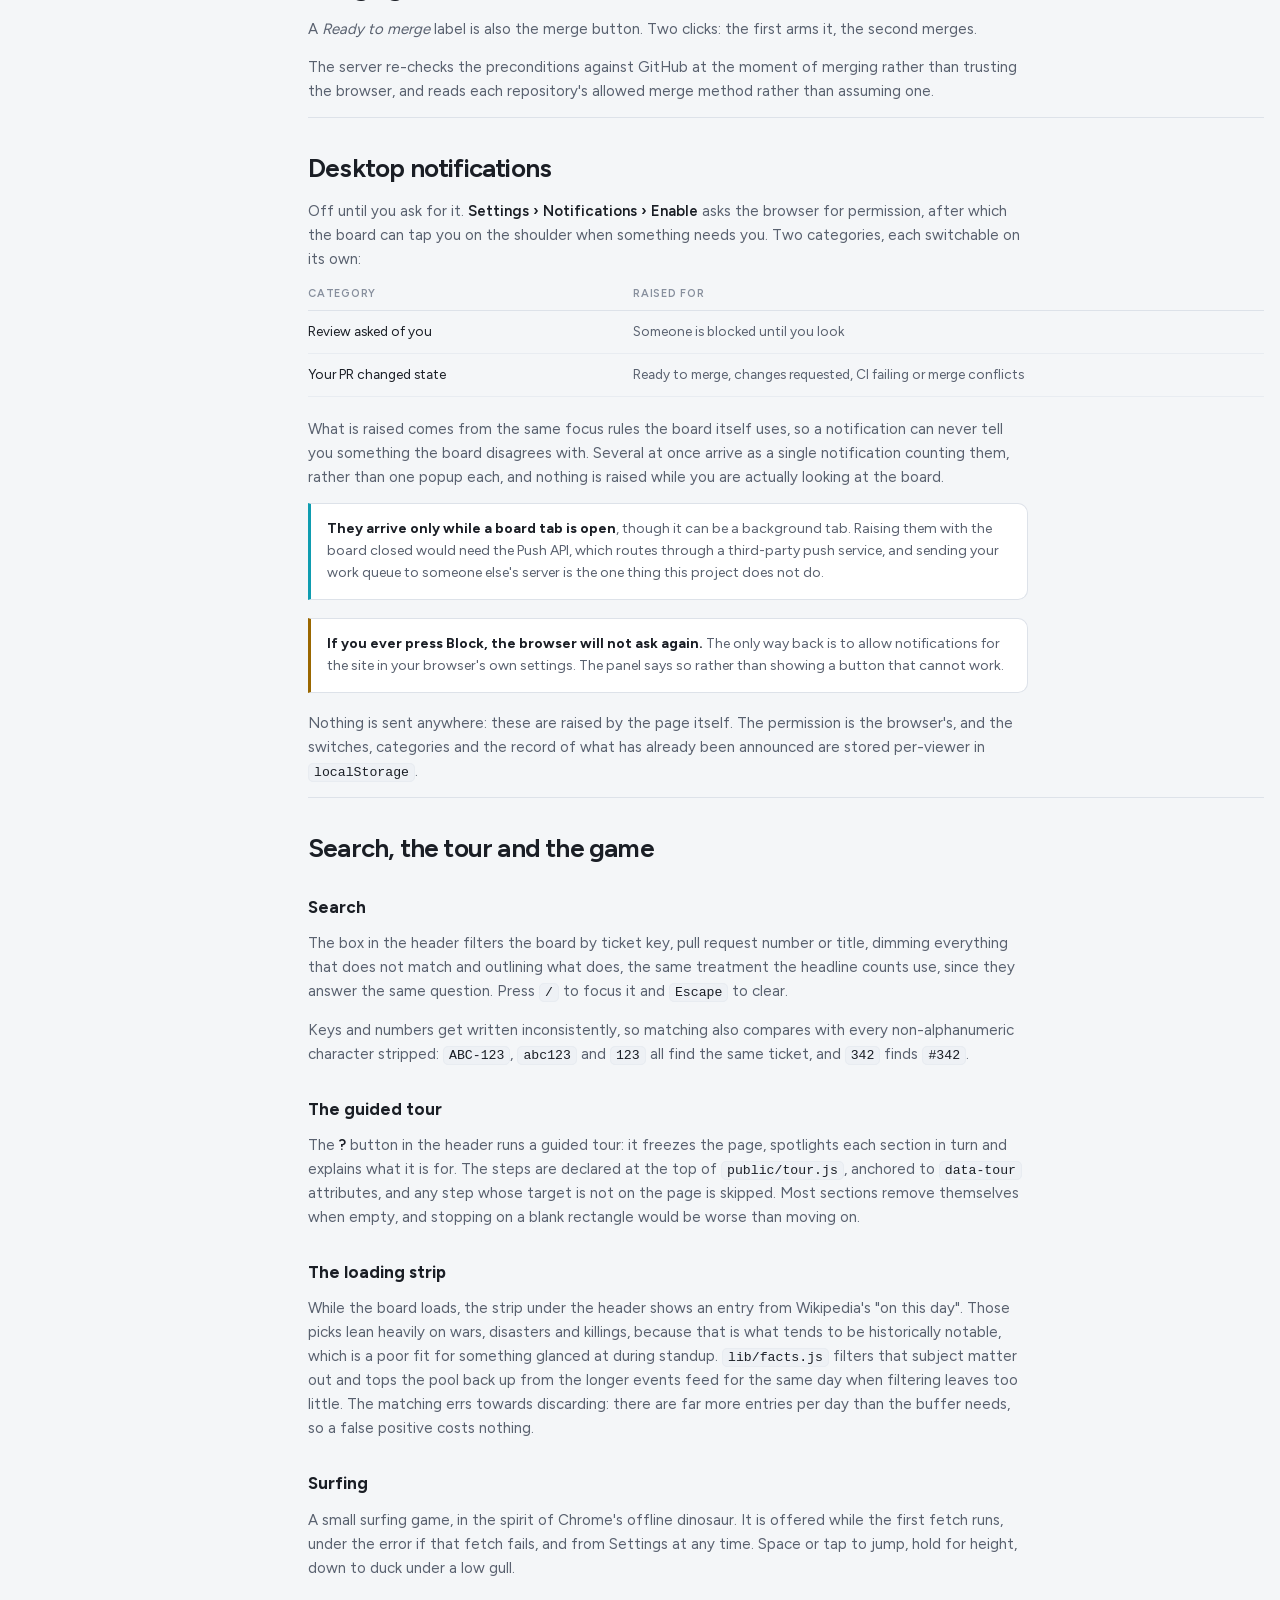
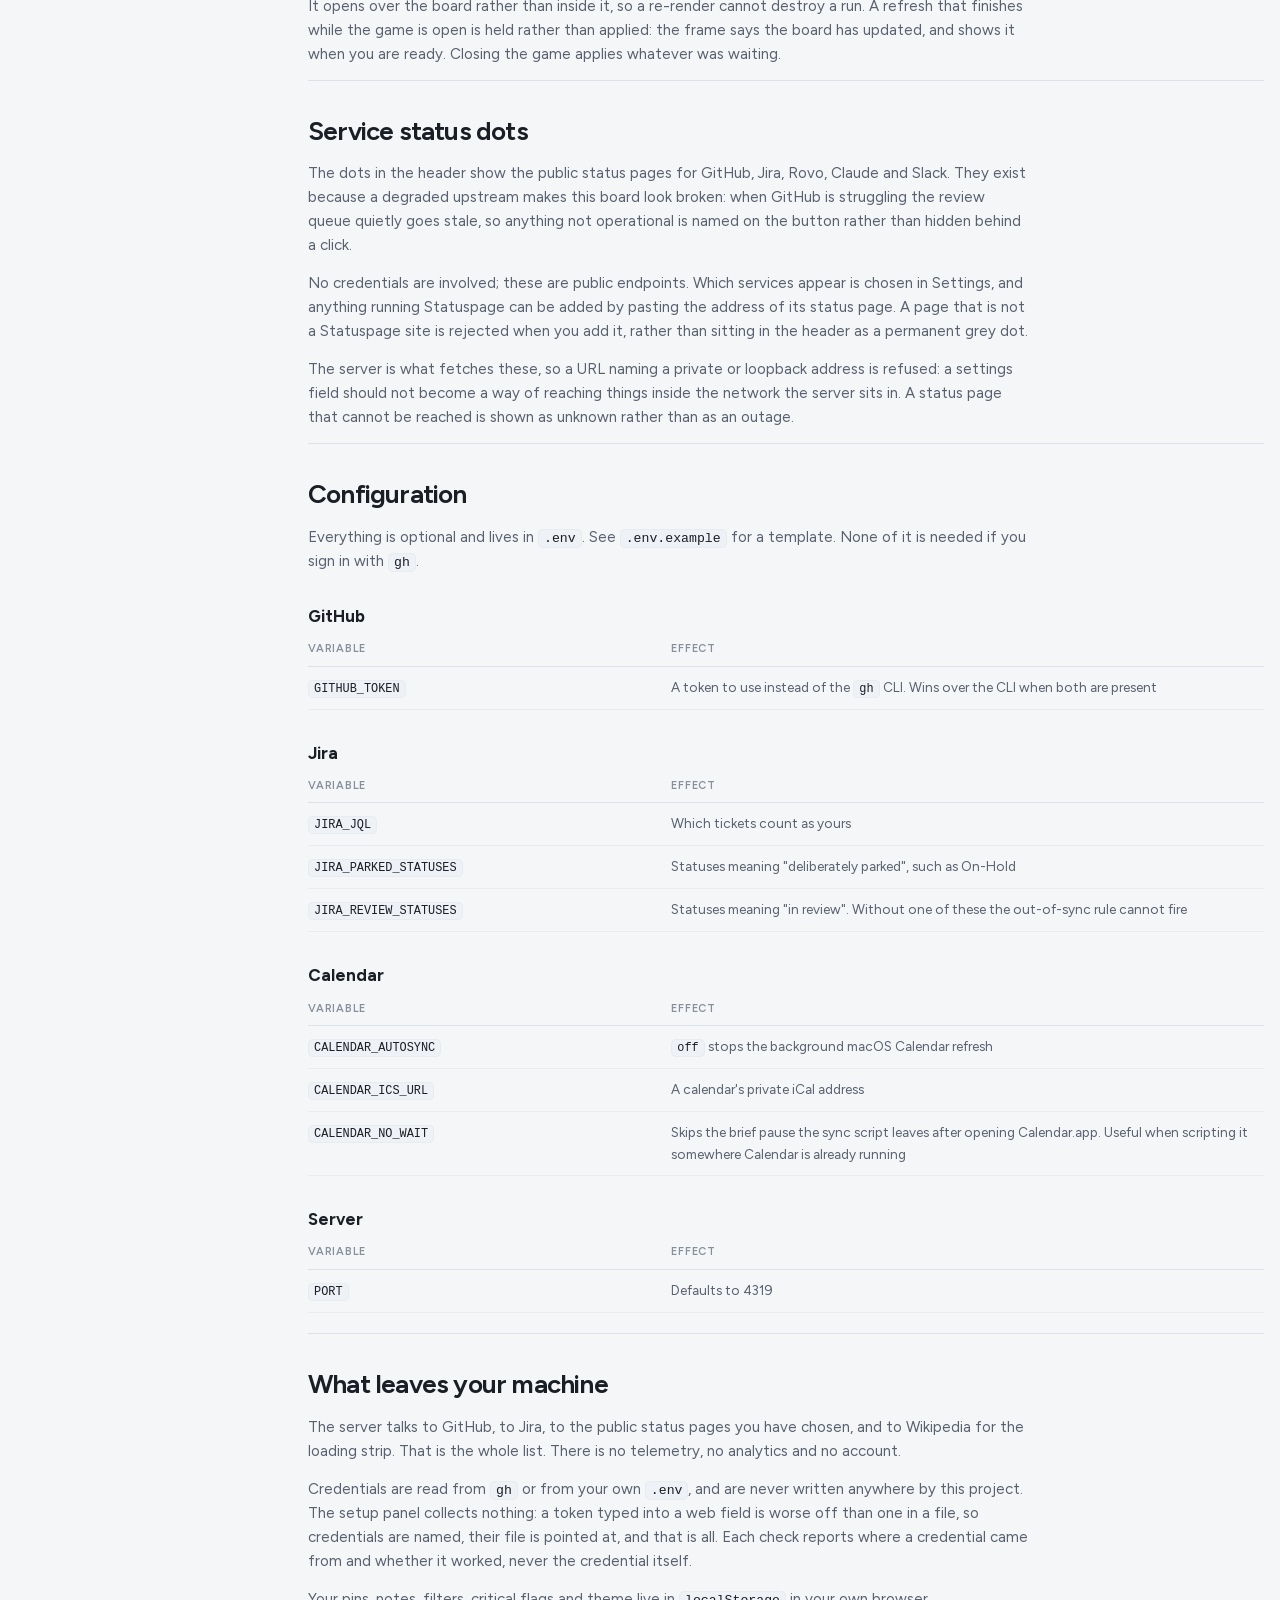
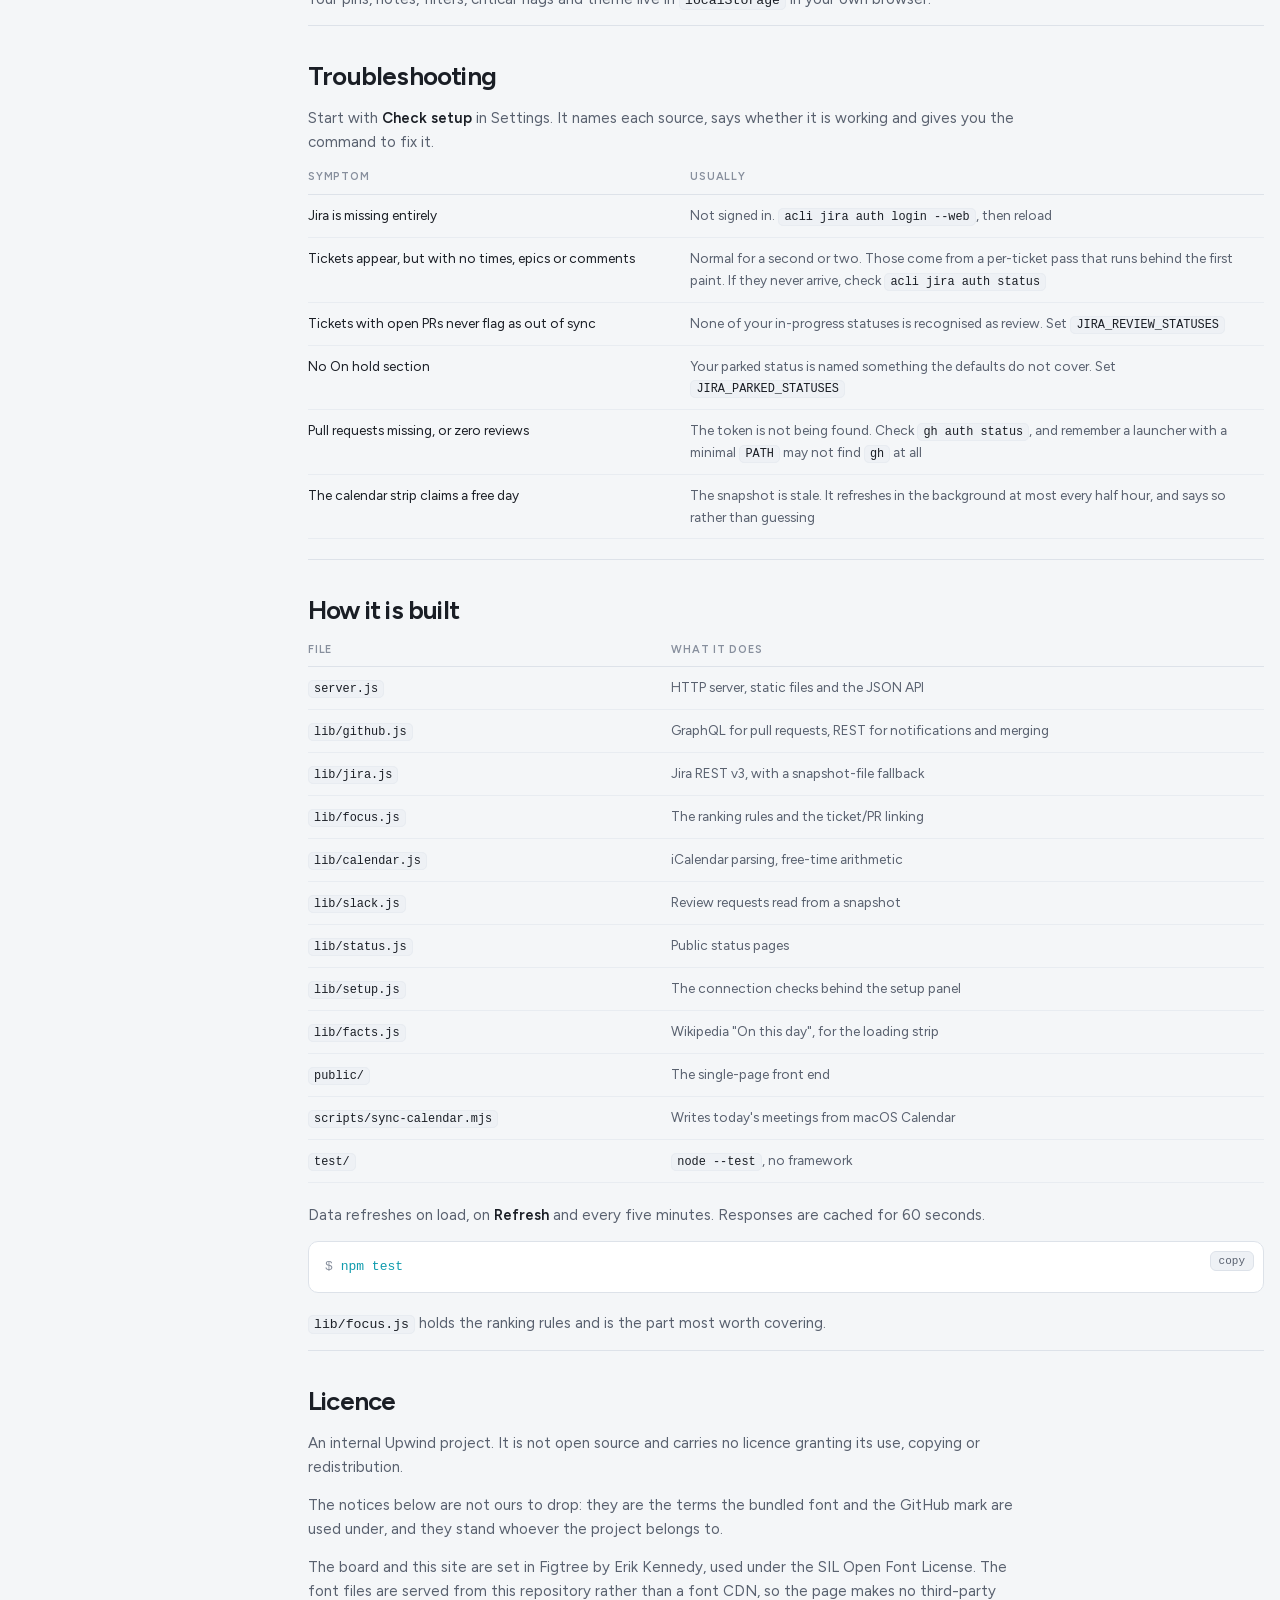
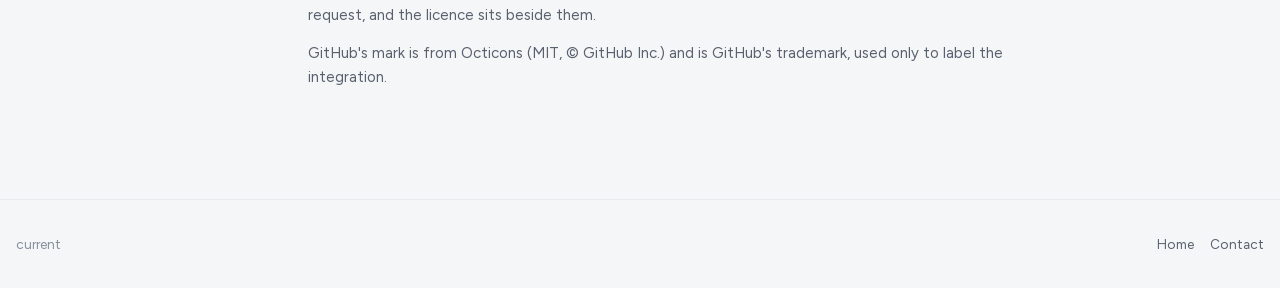
==== commit e26d0b81: "Jira is the Atlassian CLI now acli was approved company-wide, so the two routes collapse into one th" ====
--- a/docs/index.html
+++ b/docs/index.html
@@ -205,120 +205,42 @@
           <section id="jira">
             <h2><a class="anchor" href="#jira" aria-hidden="true">#</a>Connecting Jira</h2>
             <p>
-              Two routes. Both produce the same board through the same shaping code, so
-              nothing on screen depends on which door opened.
-            </p>
-
-            <h3><a class="anchor" href="#jira" aria-hidden="true">#</a>1. A snapshot file</h3>
-            <p>
-              The route to start on, because it asks nothing of anybody. The board reads
-              <code>data/jira-snapshot.json</code>, so it can be fed by anything that
-              <em>can</em> reach Jira: a script, a scheduled job, or an assistant with a
-              Jira integration, such as Claude through the Atlassian connector,
-              running the queries on your behalf. The board reads it like
-              any other source and says how old it is, so a stale day is never passed off
-              as a quiet one.
-            </p>
-            <p>
-              Three steps, and only the third involves the repository.
-            </p>
-            <ol>
-              <li>
-                <b>Enable the connector.</b> In your assistant's settings, enable its
-                Atlassian connector and sign in with your work Atlassian account. The
-                consent screen has to grant read access to Jira. If yours says to ask an
-                administrator, that is the only gate on this route.
-              </li>
-              <li>
-                <b>Open the assistant on the repository folder.</b> The connector is an
-                OAuth session belonging to the assistant and no Node process can borrow
-                it, so the handoff is a file on disk. A chat with no access to the folder
-                cannot write it.
-              </li>
-              <li>
-                <b>Paste the prompt</b> from <code>docs/jira-snapshot.md</code>, which also
-                carries the schema, then reload the board.
-              </li>
-            </ol>
-            <h4>Keeping it fresh</h4>
-            <p>
-              Refreshing it by hand gets dull, so ask your assistant for a scheduled task
-              that reruns the prompt every half hour. The board shows each snapshot's age,
-              so you can see at a glance whether the schedule is really running.
+              One command, the same bargain as GitHub. The session is yours, so the board
+              shows your tickets and nothing is stored in a file.
+            </p>
+            <div class="cmd">
+              <button class="copy" type="button">copy</button>
+              <pre><span class="p">$</span> <span class="c">acli jira auth login</span> --web</pre>
+            </div>
+            <p>
+              That opens a browser once. Afterwards <code>acli jira auth status</code>
+              answers for the board, exactly as <code>gh auth status</code> does for GitHub.
             </p>
             <div class="note">
               <p>
-                <b>Write the file directly, not through the shell.</b> A scheduled run has
-                nobody present to approve a command whose text changes every time, so a
-                task that builds its JSON with <code>node -e</code>, a heredoc or
-                <code>jq</code> stops and waits for a permission that never comes. From the
-                outside that is indistinguishable from the task never having run. Keep the
-                shell to one fixed command, <code>node scripts/check-snapshots.mjs</code>,
-                which validates the files and can be allowed once.
+                <b>No <code>JIRA_ASSIGNEE</code>, and no token variables.</b> A provisioned
+                token belongs to whoever created it, so <code>currentUser()</code> meant
+                them rather than you, and the board would authenticate perfectly and report
+                that you had no tickets. Signed in as yourself that cannot happen, and the
+                setting that used to work around it is gone.
               </p>
             </div>
-            <div class="note">
-              <p>
-                <b>Point the task at the checkout the board runs from.</b> With more than
-                one clone, a task will refresh the one nobody is looking at, every half
-                hour, successfully, and nothing reports an error. A snapshot age in
-                <strong>Check setup</strong> that is older than the schedule means the task
-                is writing somewhere else.
-              </p>
-            </div>
-            <div class="note warn">
-              <p>
-                <b>On failure, leave the old file alone.</b> A stale snapshot is labelled
-                as stale. An empty one reads as "no tickets", which is a worse lie than
-                being out of date.
-              </p>
-            </div>
-
-            <h3><a class="anchor" href="#jira" aria-hidden="true">#</a>2. An API token</h3>
-            <p>
-              Set <code>JIRA_BASE_URL</code>, <code>JIRA_EMAIL</code> and
-              <a href="https://id.atlassian.com/manage-profile/security/api-tokens"><code>JIRA_API_TOKEN</code></a>
-              in <code>.env</code>. All three or none.
-            </p>
-            <div class="note warn">
-              <p>
-                <b>Your organisation may have switched off self-service tokens.</b> The
-                plain <em>Create API token</em> button is greyed out with "An admin blocked
-                your tokens", and <em>Create API token with scopes</em> leads to an app
-                picker that may not offer Jira at all. That is a policy rather than a wall:
-                an administrator can usually provision a token on request, so it is worth
-                doing if you would rather not keep a snapshot up to date.
-              </p>
-            </div>
-            <div class="note warn">
-              <p>
-                <b>Scoped tokens</b> must go through Atlassian's gateway rather than your
-                site URL, so they also need <code>JIRA_CLOUD_ID</code>. An unscoped token
-                does not.
-              </p>
-            </div>
-            <div class="note">
-              <p>
-                <b>A token belongs to the account that created it.</b> Basic auth sends the
-                email and the token as a matched pair, so an administrator's token paired
-                with your own address fails, and it fails silently: Jira answers
-                <code>401</code> exactly as it answers a request carrying no credentials at
-                all. Pair a token with its owner's email, then set
-                <code>JIRA_ASSIGNEE</code> to the person the board is actually about.
-              </p>
-            </div>
-            <div class="note">
-              <p>
-                <b>A shared or admin token reports zero tickets.</b> Jira's
-                <code>currentUser()</code> is whoever owns the token, so an administrative
-                account authenticates perfectly and then owns none of your work, which
-                looks exactly like an empty board. <code>JIRA_ASSIGNEE</code> names the
-                person instead, and the header will say who that is rather than who holds
-                the credentials.
-              </p>
-            </div>
-
-            <p>Leave all of it unset to run GitHub-only.</p>
+            <h3><a class="anchor" href="#jira" aria-hidden="true">#</a>Why it fills in twice</h3>
+            <p>
+              Worth knowing, because you will see it. <code>acli jira workitem search</code>
+              returns eight fields and <code>updated</code>, <code>duedate</code>,
+              <code>parent</code>, <code>resolutiondate</code> and <code>comment</code> are
+              not among them. There is no room for them in its response type, so no flag
+              reaches them and <code>*all</code> is refused as well. Those come from
+              <code>acli jira workitem view</code>, one ticket per call.
+            </p>
+            <p>
+              So the board draws itself from the search straight away and fills the detail
+              in behind, six at a time, cached for ten minutes. A cold start shows the whole
+              list at once, and timestamps, epic grouping and comments arrive a few seconds
+              later rather than holding the page up.
+            </p>
+            <p>Not signed in, and Jira is simply absent. The board runs GitHub-only.</p>
           </section>
           <section id="calendar">
             <h2><a class="anchor" href="#calendar" aria-hidden="true">#</a>Calendar</h2>
@@ -692,9 +614,6 @@
             <table>
               <thead><tr><th style="width: 38%">Variable</th><th>Effect</th></tr></thead>
               <tbody>
-                <tr><td><code>JIRA_ASSIGNEE</code></td><td>Whose board this is. Needed when the credential belongs to someone else</td></tr>
-                <tr><td><code>JIRA_BASE_URL</code><br /><code>JIRA_EMAIL</code><br /><code>JIRA_API_TOKEN</code></td><td>Connects Jira directly, instead of through a snapshot. All three or none</td></tr>
-                <tr><td><code>JIRA_CLOUD_ID</code></td><td>Only for <em>scoped</em> tokens, which must use Atlassian's gateway</td></tr>
                 <tr><td><code>JIRA_JQL</code></td><td>Which tickets count as yours</td></tr>
                 <tr><td><code>JIRA_PARKED_STATUSES</code></td><td>Statuses meaning "deliberately parked", such as On-Hold</td></tr>
                 <tr><td><code>JIRA_REVIEW_STATUSES</code></td><td>Statuses meaning "in review". Without one of these the out-of-sync rule cannot fire</td></tr>
@@ -751,8 +670,12 @@
               <thead><tr><th style="width: 40%">Symptom</th><th>Usually</th></tr></thead>
               <tbody>
                 <tr>
-                  <td>Jira authenticates but shows no tickets</td>
-                  <td>The credential belongs to a shared or admin account that owns none of your work. Set <code>JIRA_ASSIGNEE</code></td>
+                  <td>Jira is missing entirely</td>
+                  <td>Not signed in. <code>acli jira auth login --web</code>, then reload</td>
+                </tr>
+                <tr>
+                  <td>Tickets appear, but with no times, epics or comments</td>
+                  <td>Normal for a second or two. Those come from a per-ticket pass that runs behind the first paint. If they never arrive, check <code>acli jira auth status</code></td>
                 </tr>
                 <tr>
                   <td>Tickets with open PRs never flag as out of sync</td>
@@ -769,10 +692,6 @@
                 <tr>
                   <td>The calendar strip claims a free day</td>
                   <td>The snapshot is stale. It refreshes in the background at most every half hour, and says so rather than guessing</td>
-                </tr>
-                <tr>
-                  <td>A scoped Jira token 401s</td>
-                  <td>Scoped tokens need <code>JIRA_CLOUD_ID</code> and Atlassian's gateway</td>
                 </tr>
               </tbody>
             </table>
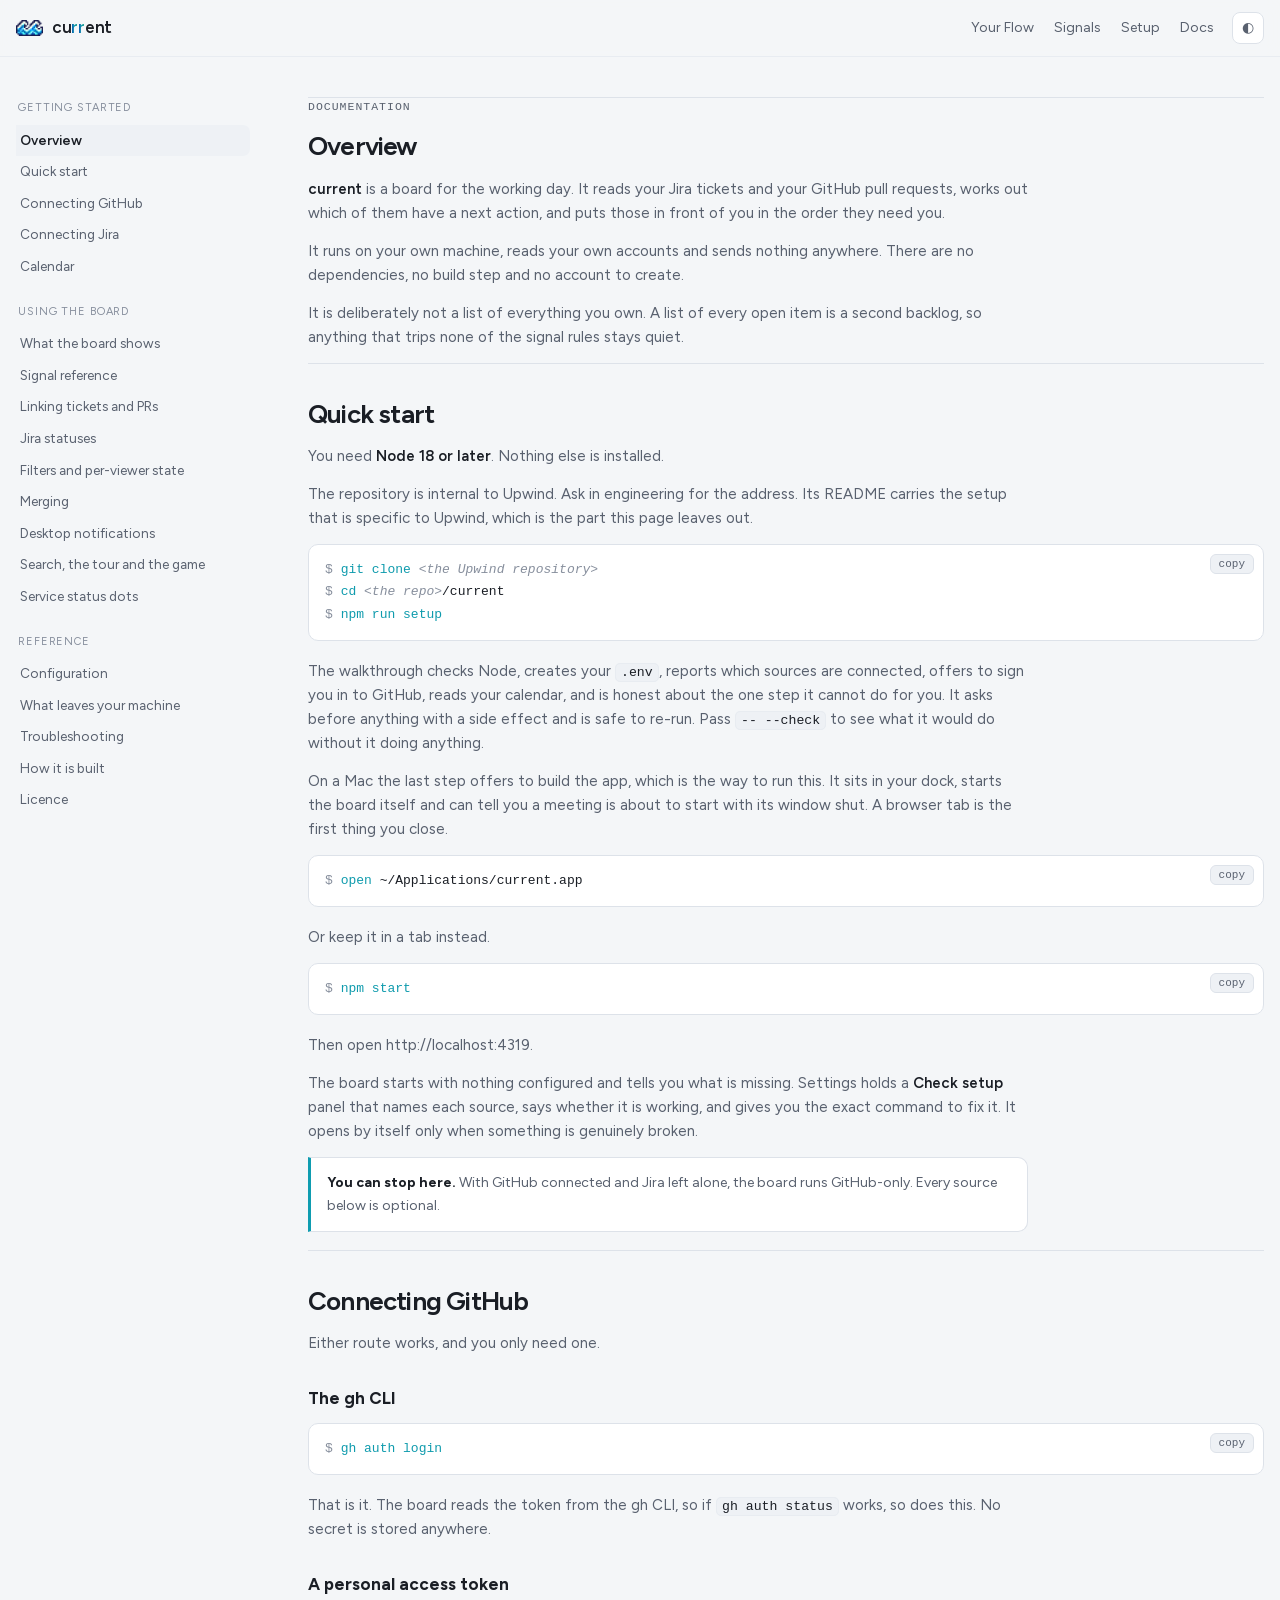
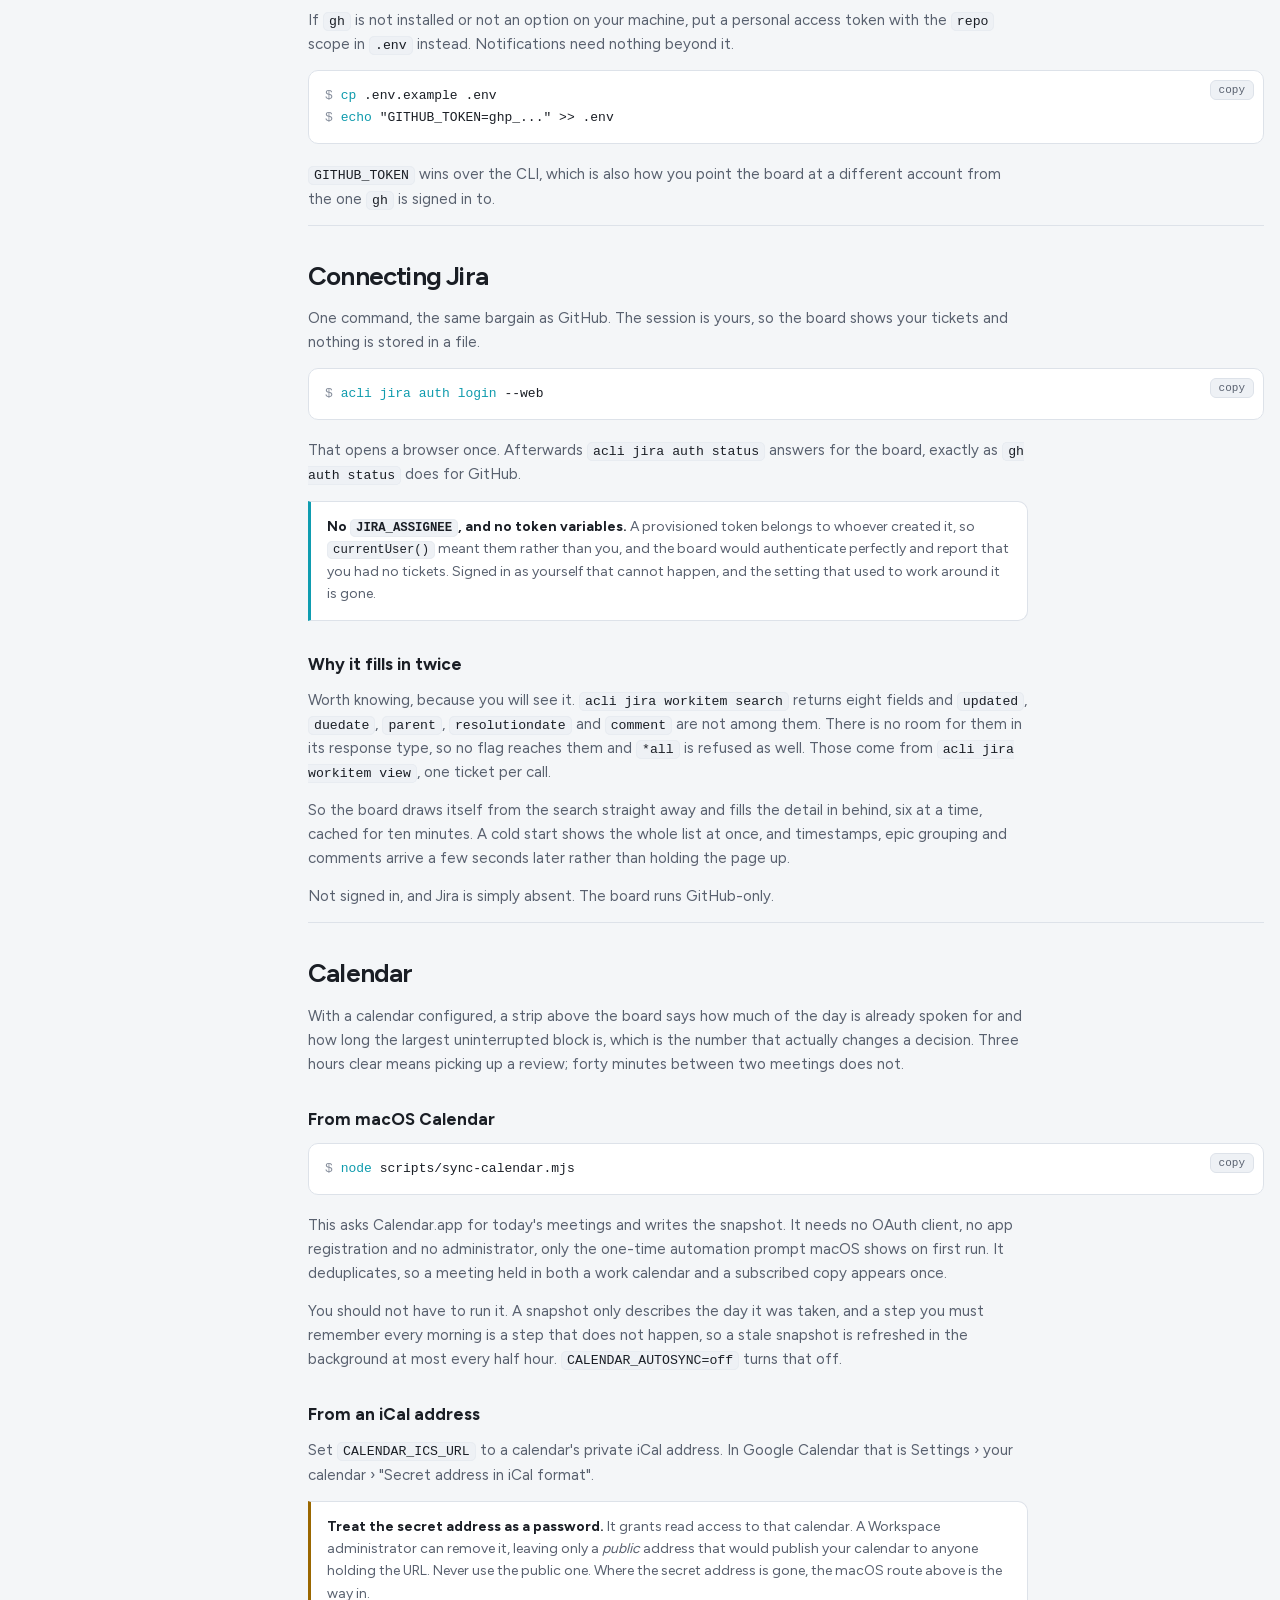
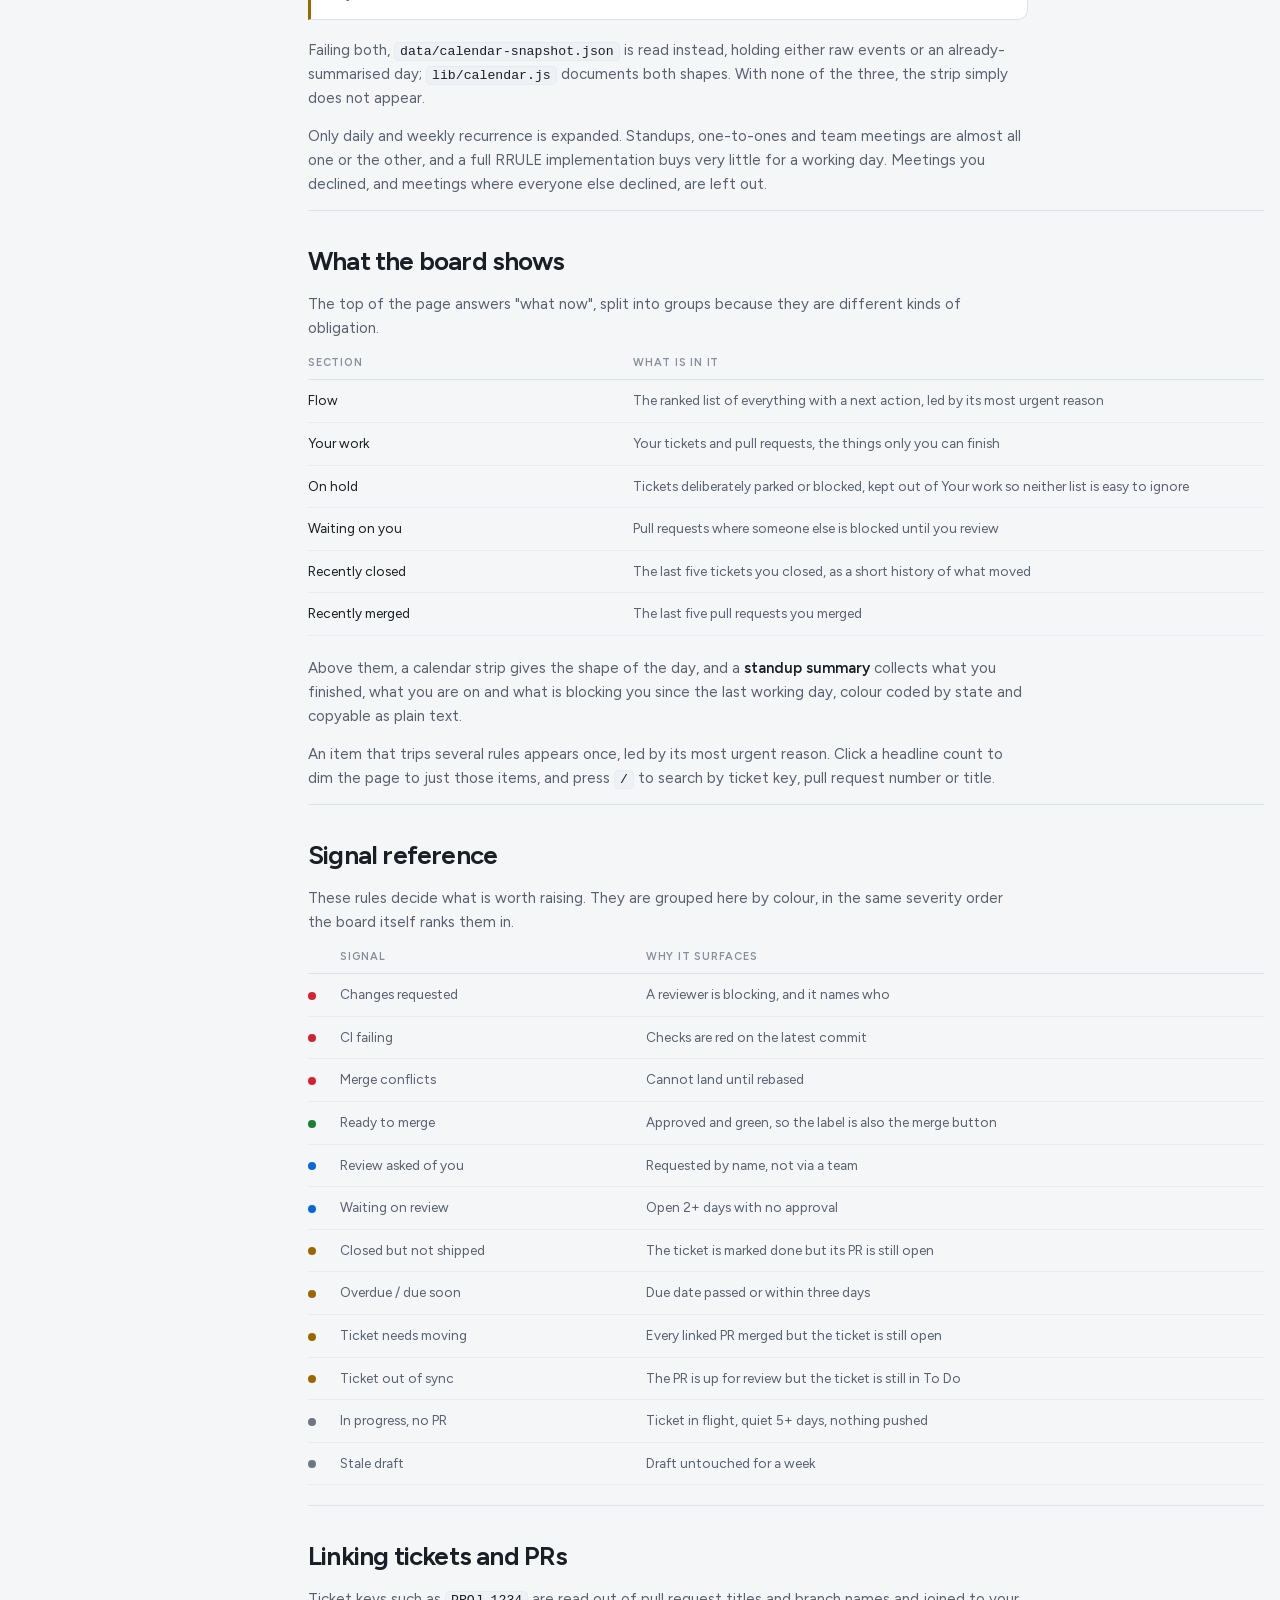
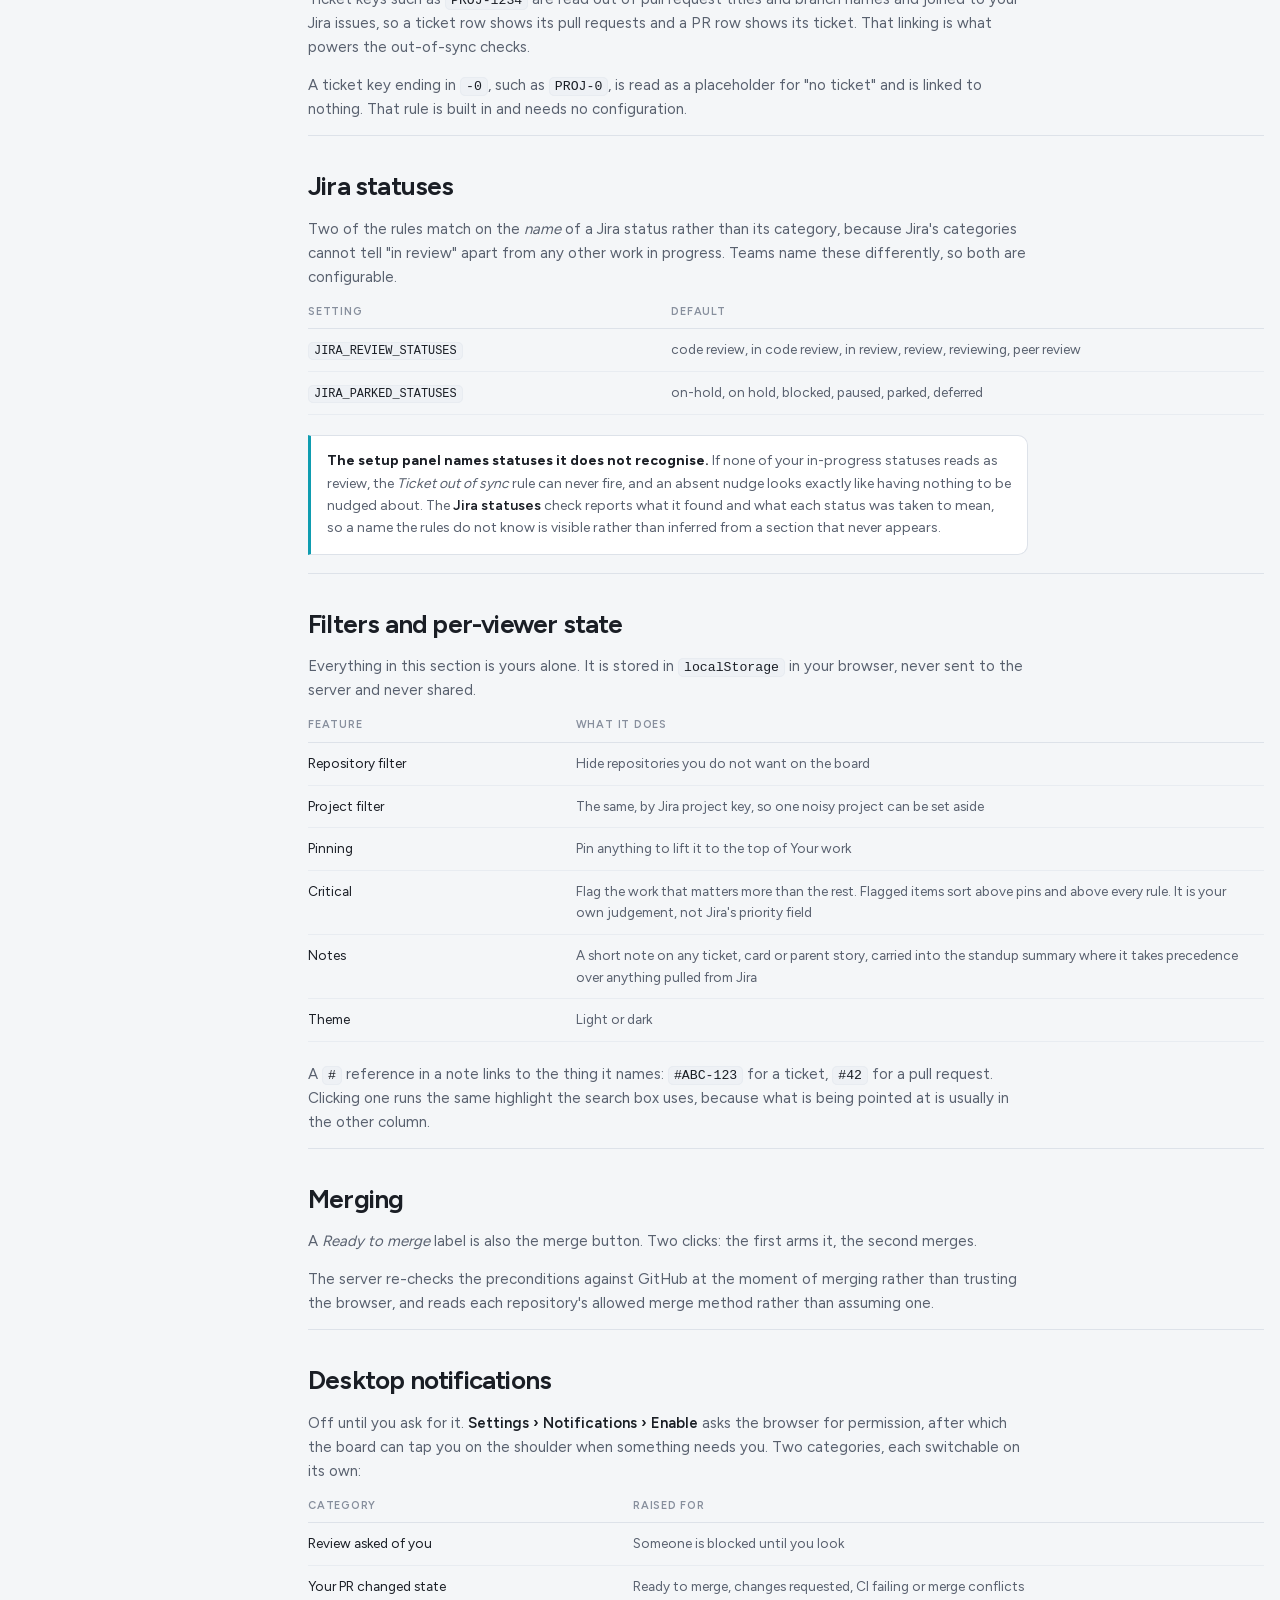
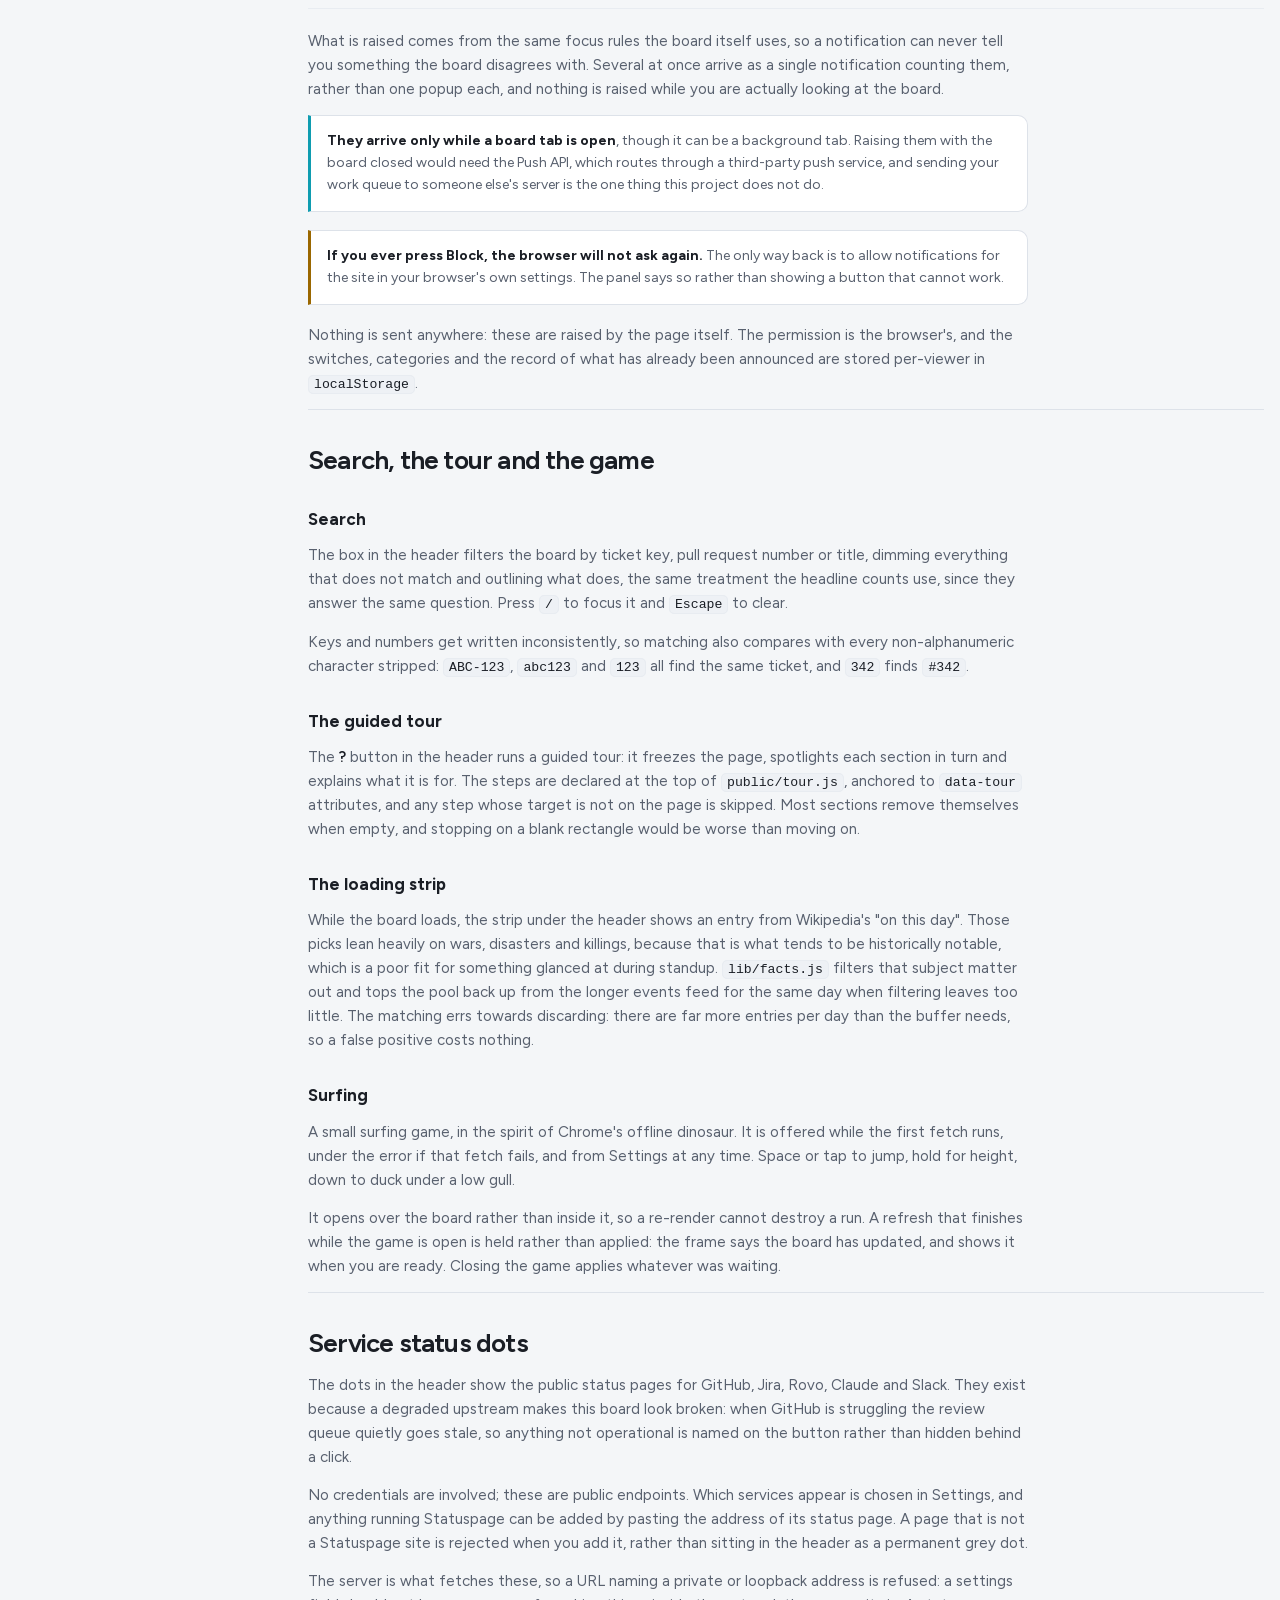
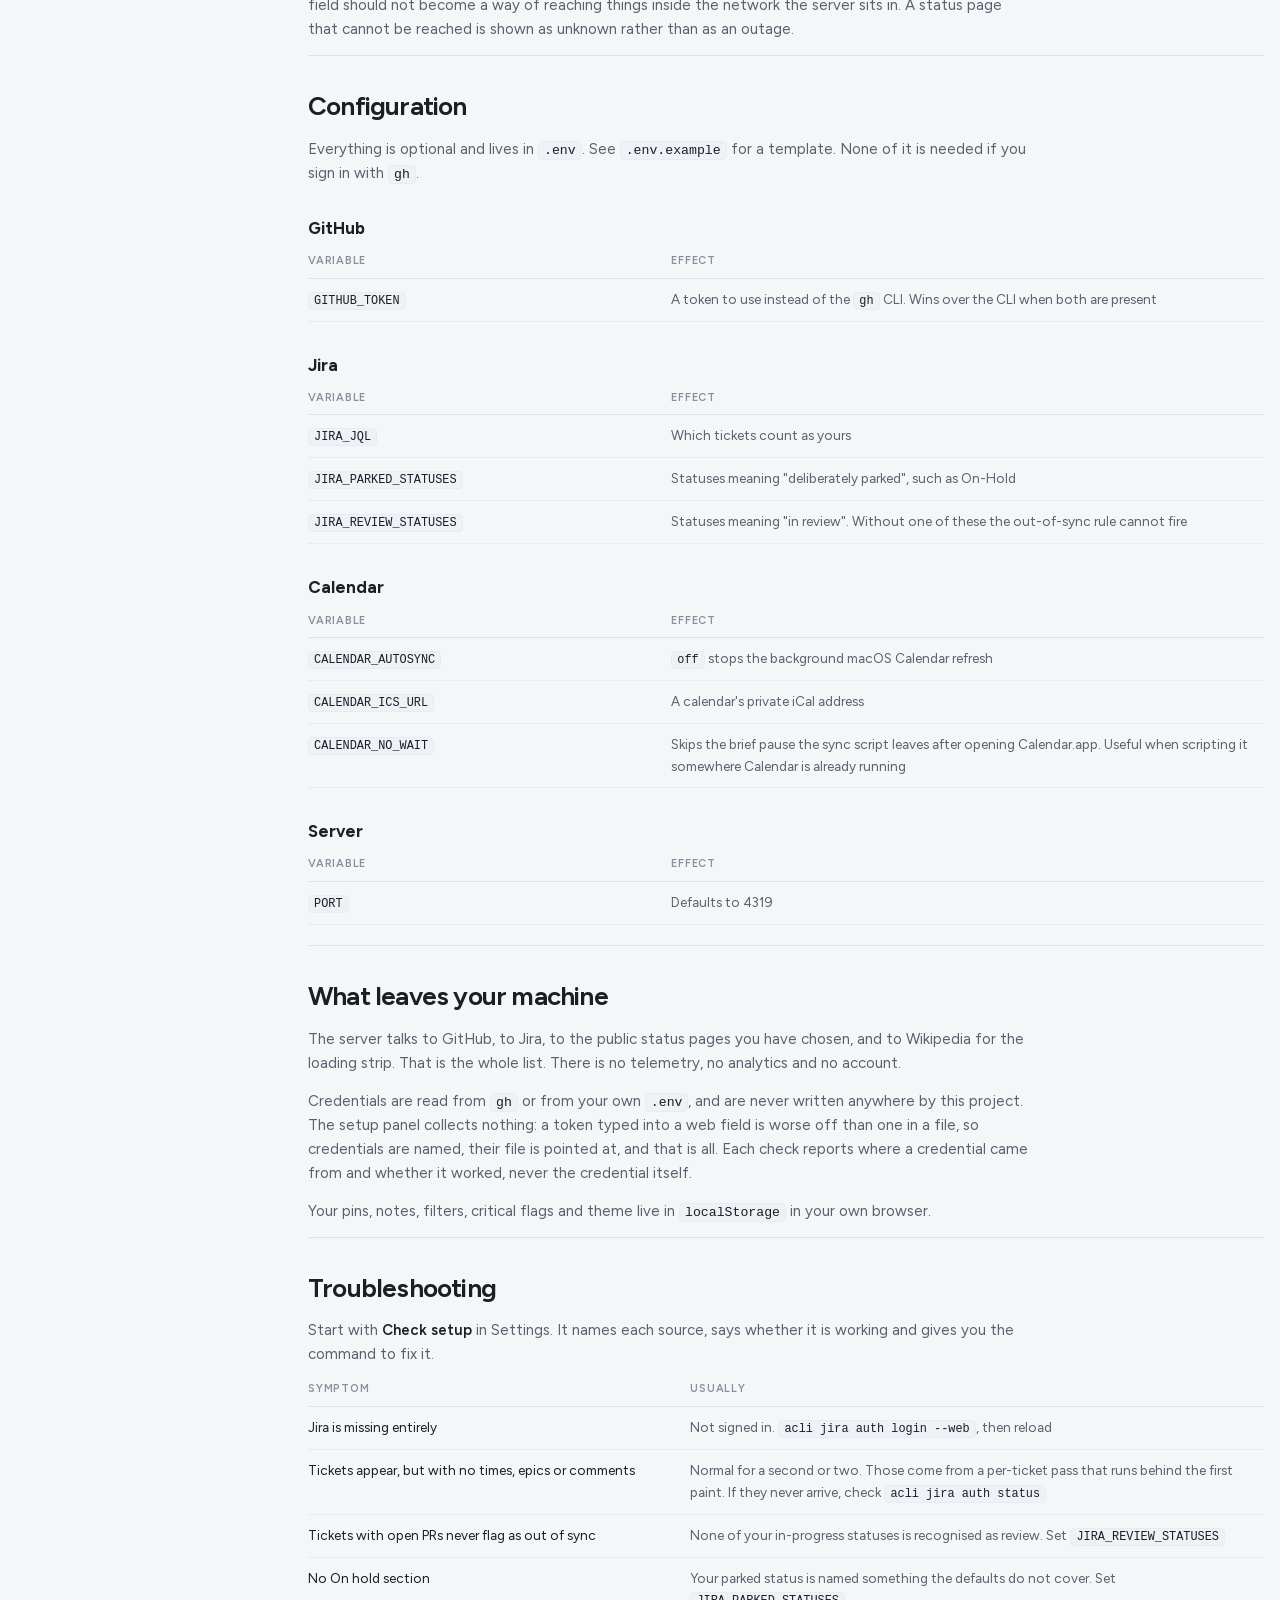
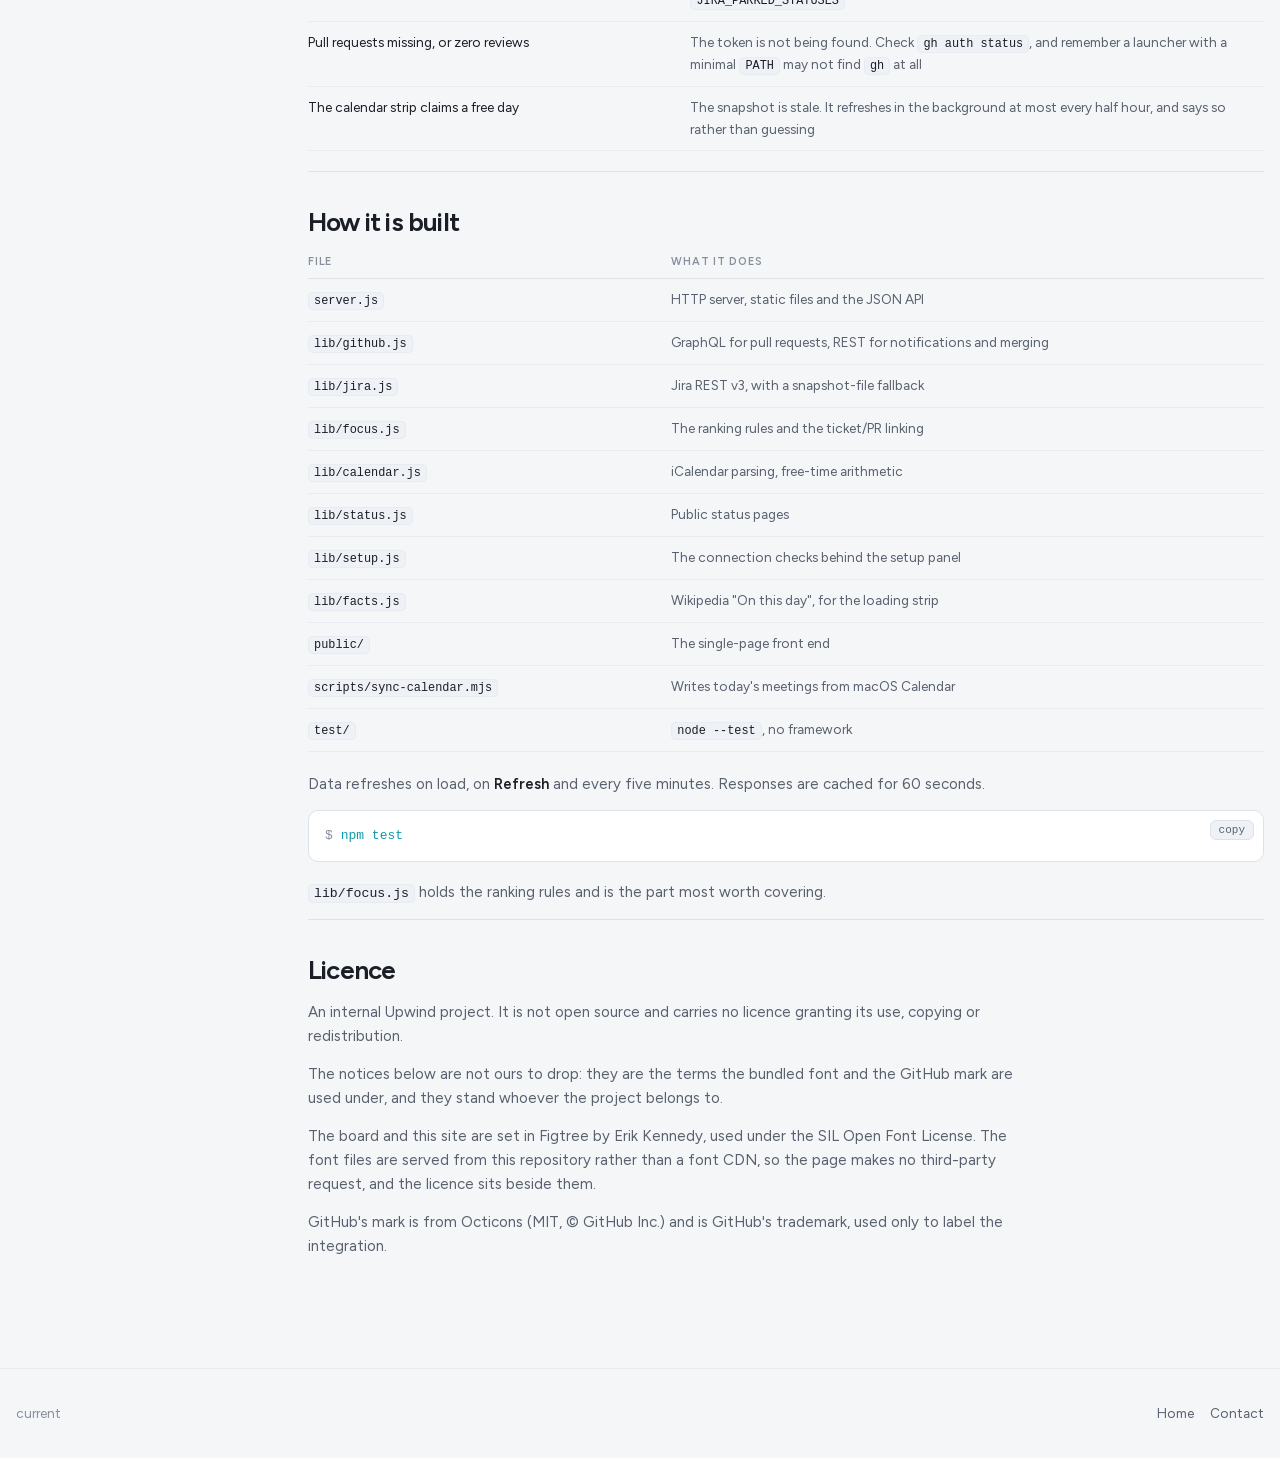
==== commit 44e39633: "Remove the Slack source It could only ever be fed by hand. Finding your own messages needs search.me" ====
--- a/docs/index.html
+++ b/docs/index.html
@@ -7,7 +7,7 @@
     <title>Documentation - current</title>
     <meta
       name="description"
-      content="How to install, connect and run current: the GitHub and Jira routes, the calendar and Slack sources, every signal the board raises, the full configuration reference and what stays on your machine."
+      content="How to install, connect and run current: the GitHub and Jira routes, the calendar source, every signal the board raises, the full configuration reference and what stays on your machine."
     />
     <link rel="icon" type="image/png" href="/favicon.png" />
 
@@ -75,7 +75,6 @@
               <a href="#github">Connecting GitHub</a>
               <a href="#jira">Connecting Jira</a>
               <a href="#calendar">Calendar</a>
-              <a href="#slack">Slack</a>
 
               <p class="group">Using the board</p>
               <a href="#board">What the board shows</a>
@@ -295,32 +294,6 @@
               meetings are almost all one or the other, and a full RRULE implementation buys
               very little for a working day. Meetings you declined, and meetings where
               everyone else declined, are left out.
-            </p>
-          </section>
-
-          <section id="slack">
-            <h2><a class="anchor" href="#slack" aria-hidden="true">#</a>Slack</h2>
-            <p>
-              If you ask for reviews in Slack, a pull request row can show
-              <strong>asked 2 days ago</strong>, linking to the message. The useful half is
-              the absence: a pull request waiting on review with no such chip is one nobody
-              has actually been asked to look at.
-            </p>
-            <p>
-              There is no live Slack path. Finding your own messages needs
-              <code>search.messages</code>, which Slack accepts only from a user token, and
-              user tokens require a Slack app your workspace may not let you create. So this
-              reads <code>data/slack-snapshot.json</code>, written by anything that can
-              search Slack on your behalf. The shape is documented in
-              <code>lib/slack.js</code>.
-            </p>
-            <p>
-              That suits the problem. Deciding whether a message is a review request is a
-              judgement rather than a pattern match: people post pull request links to ask
-              an unrelated question, to share a branch, or to point at a
-              <code>/tree/</code> URL that is not a pull request at all. Whatever writes the
-              snapshot should read for intent and leave out anything doubtful. A missing
-              chip is invisible, a wrong one is a lie.
             </p>
           </section>
 
@@ -707,7 +680,6 @@
                 <tr><td><code>lib/jira.js</code></td><td>Jira REST v3, with a snapshot-file fallback</td></tr>
                 <tr><td><code>lib/focus.js</code></td><td>The ranking rules and the ticket/PR linking</td></tr>
                 <tr><td><code>lib/calendar.js</code></td><td>iCalendar parsing, free-time arithmetic</td></tr>
-                <tr><td><code>lib/slack.js</code></td><td>Review requests read from a snapshot</td></tr>
                 <tr><td><code>lib/status.js</code></td><td>Public status pages</td></tr>
                 <tr><td><code>lib/setup.js</code></td><td>The connection checks behind the setup panel</td></tr>
                 <tr><td><code>lib/facts.js</code></td><td>Wikipedia "On this day", for the loading strip</td></tr>
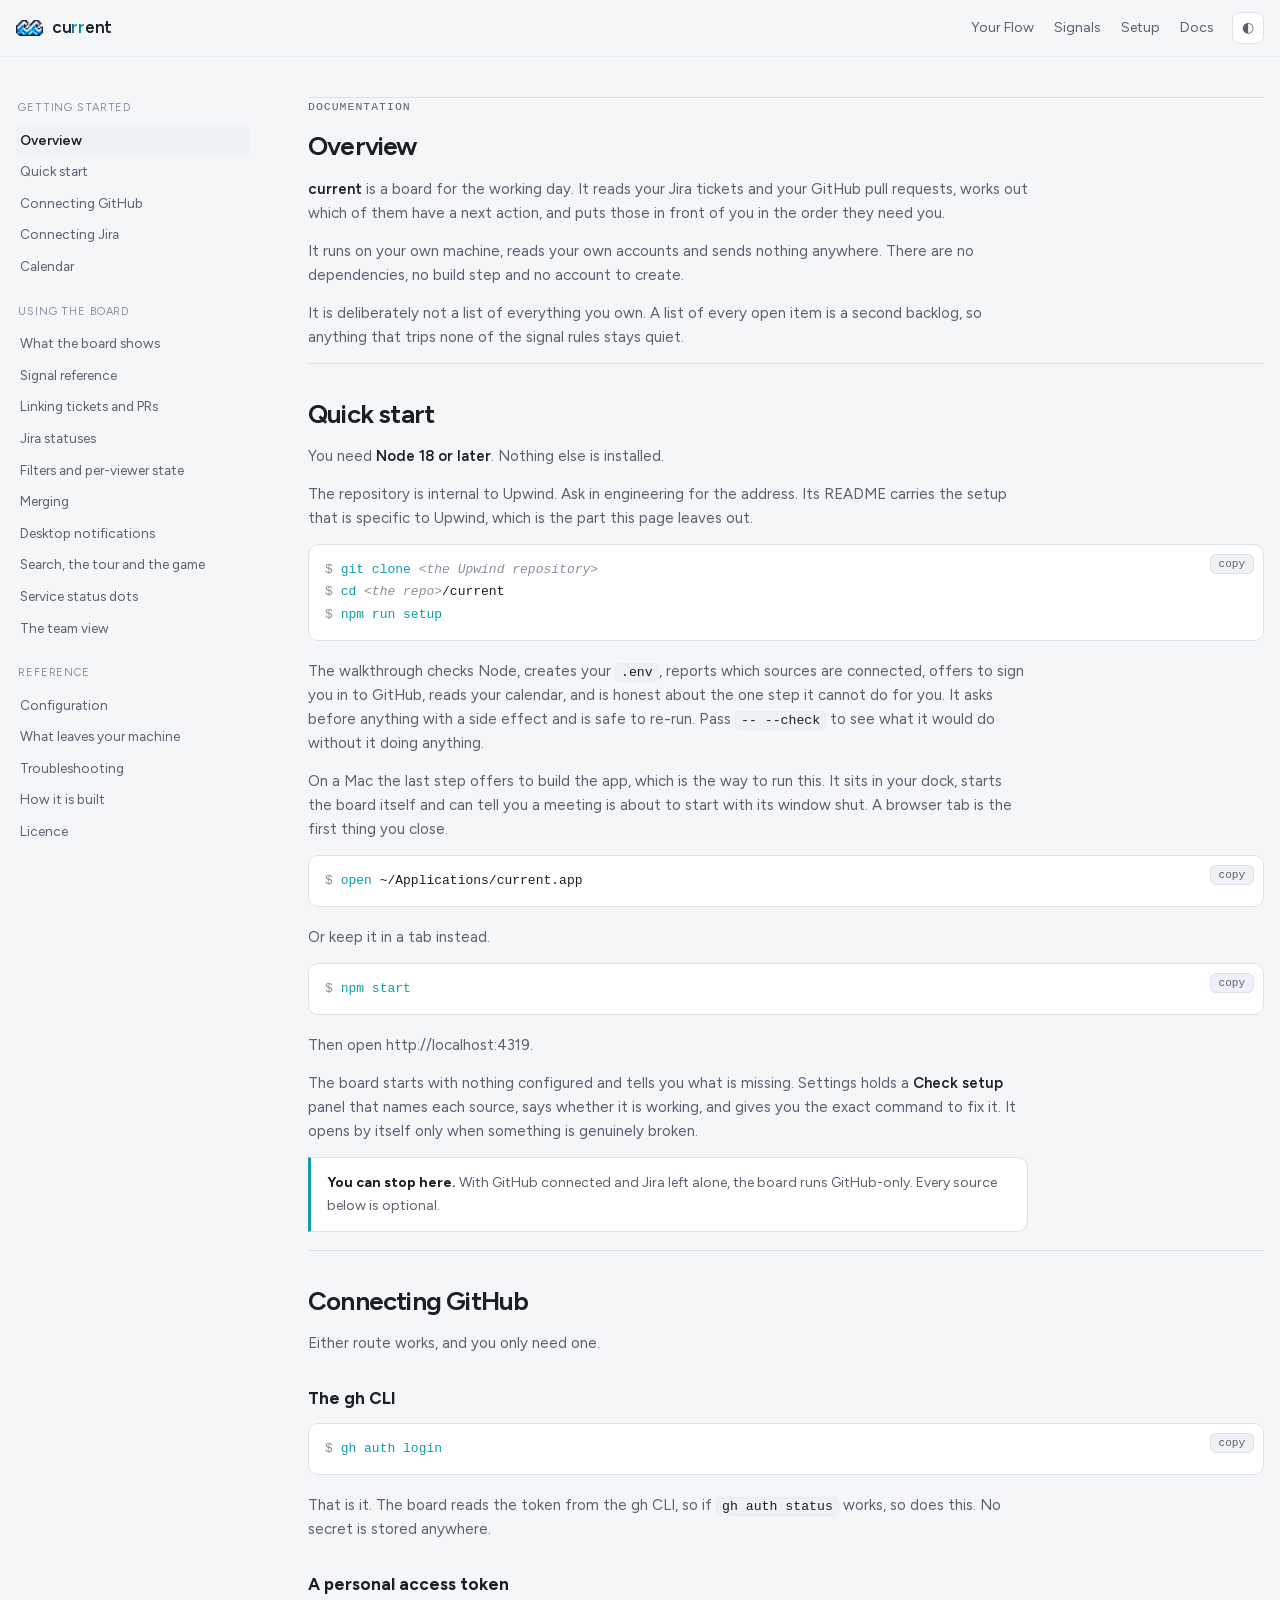
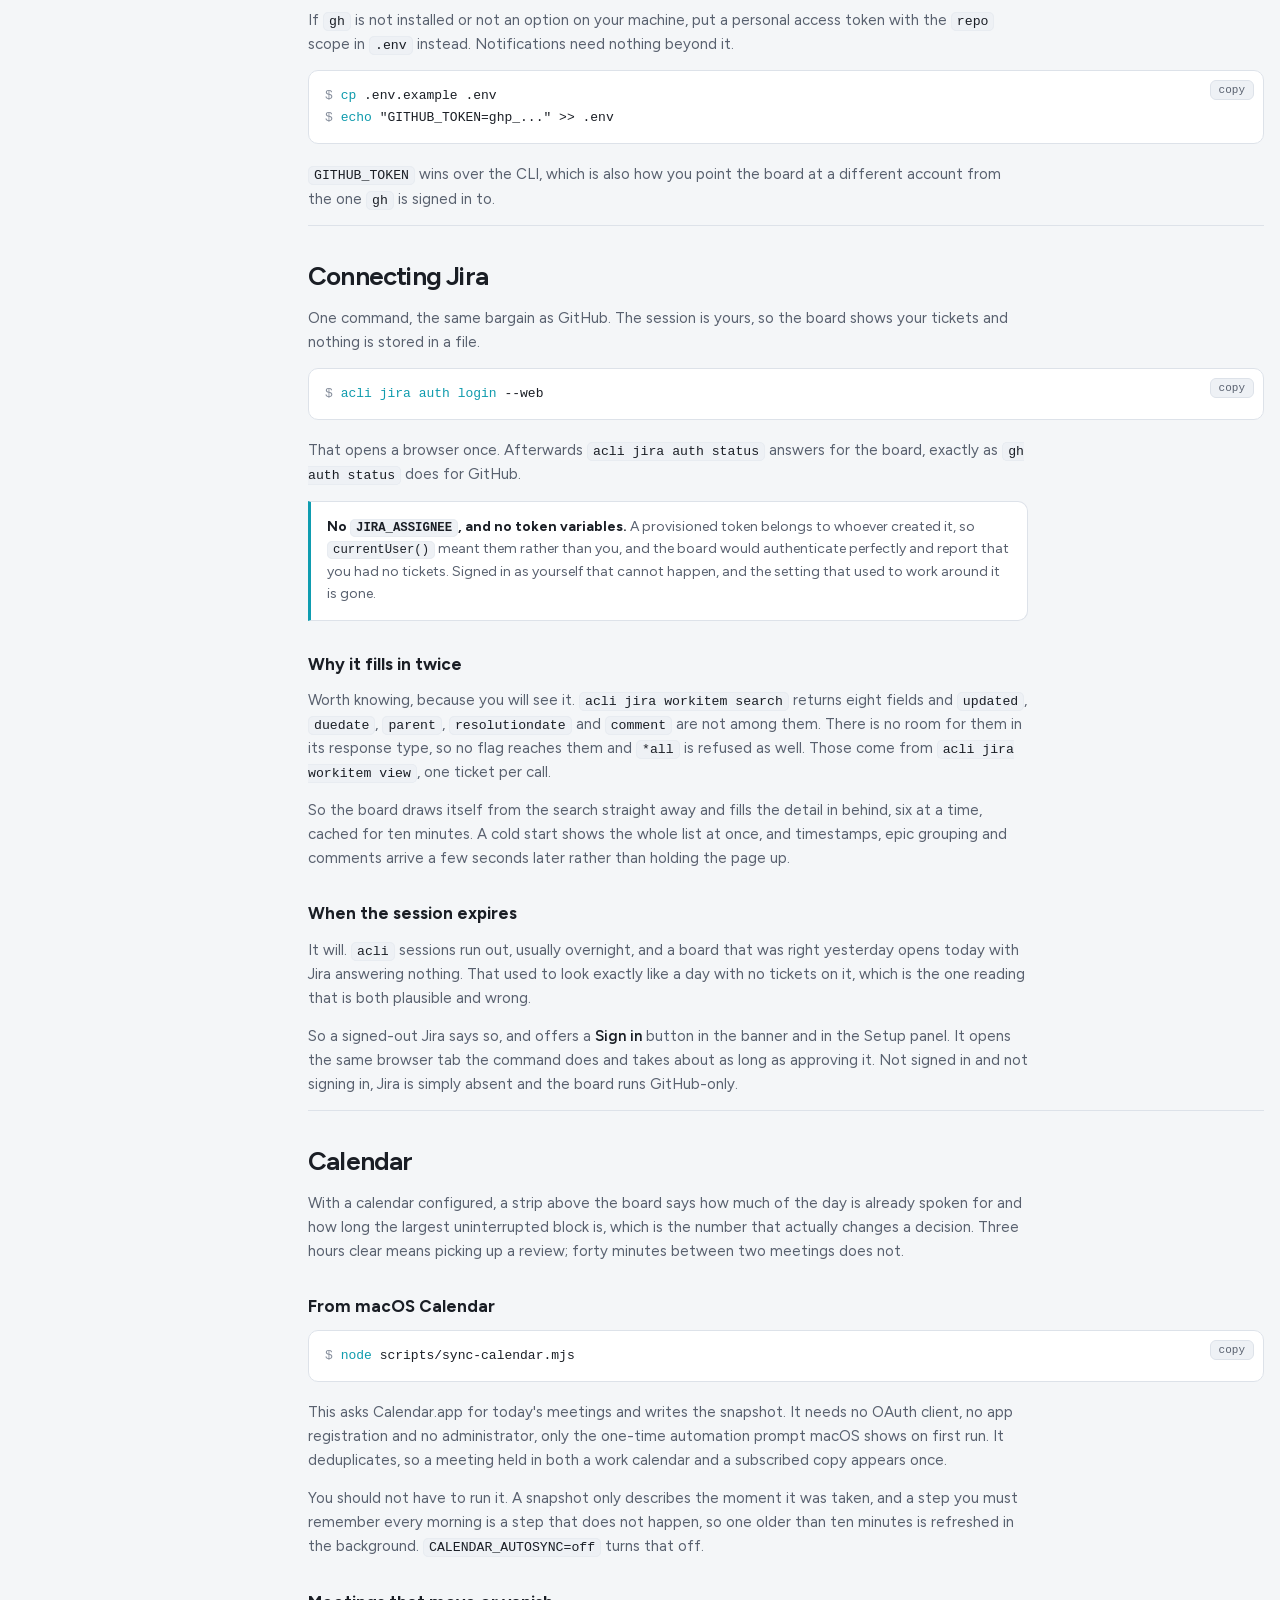
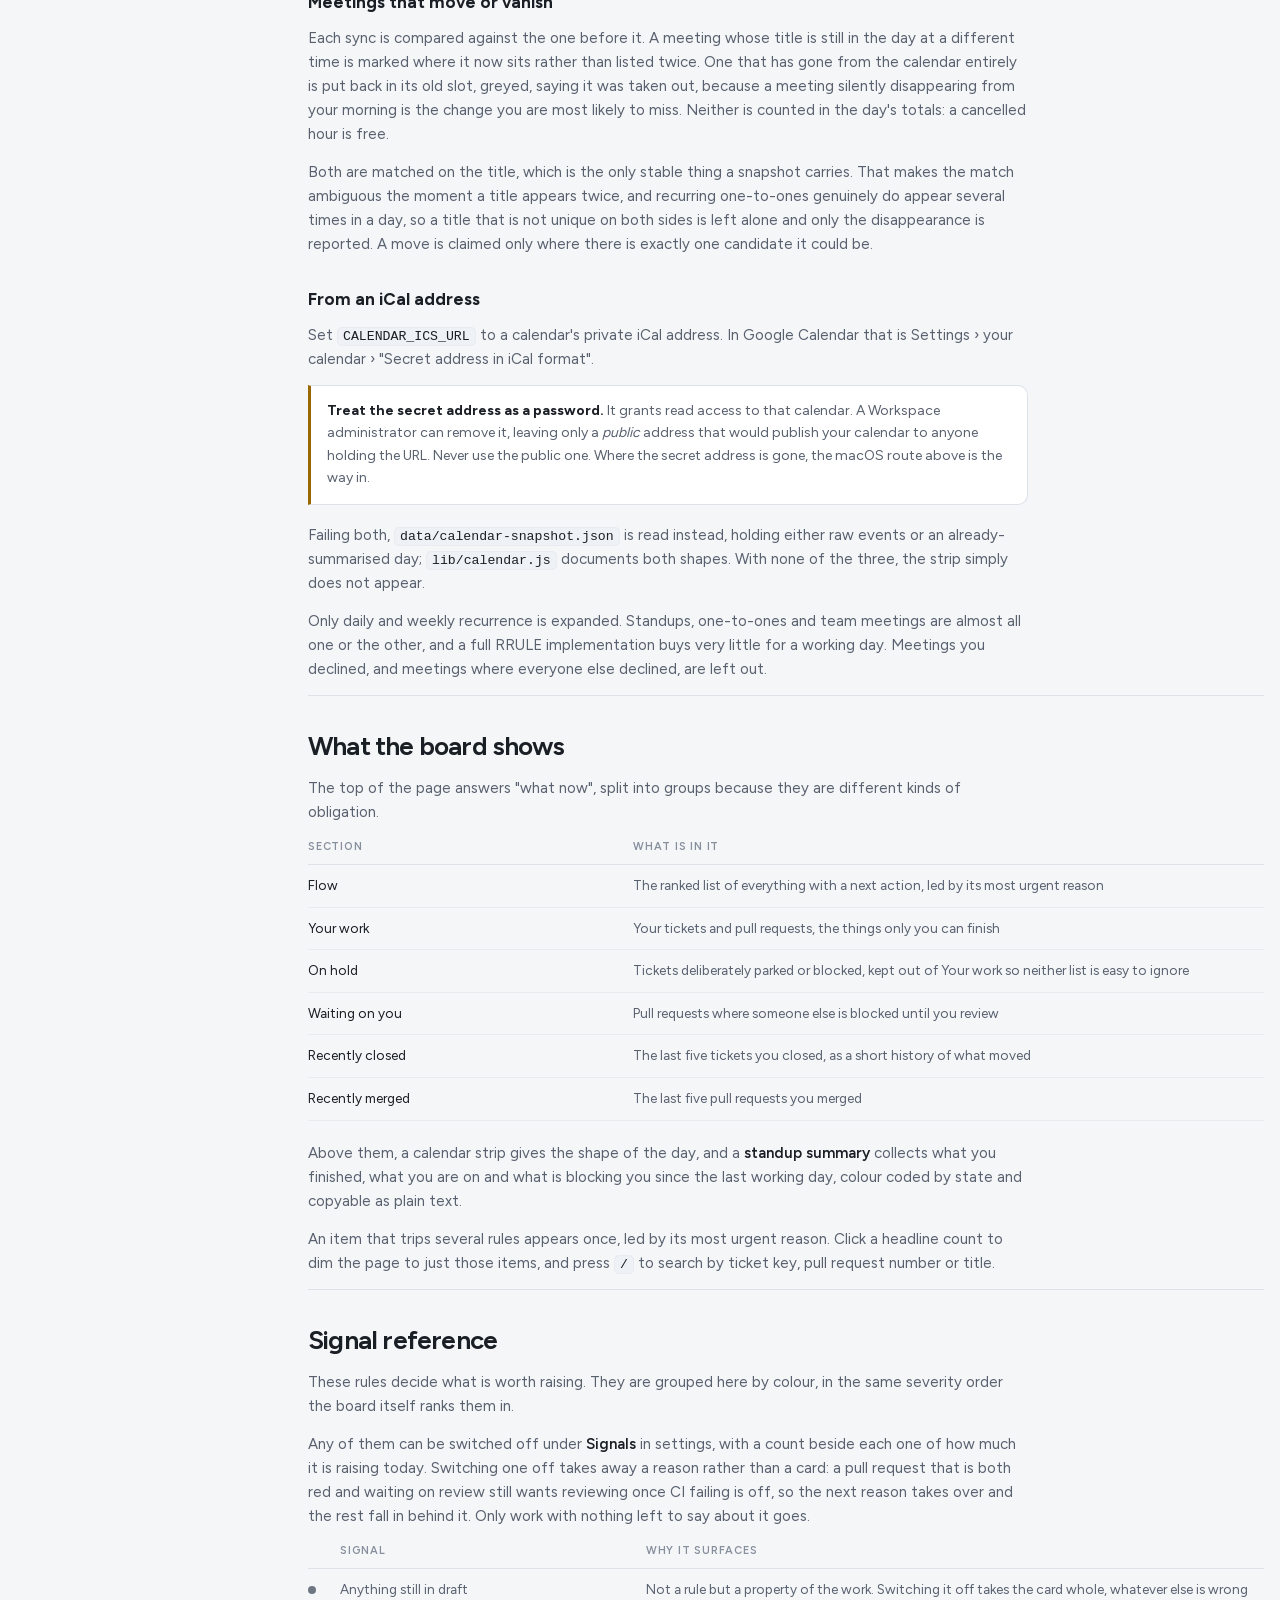
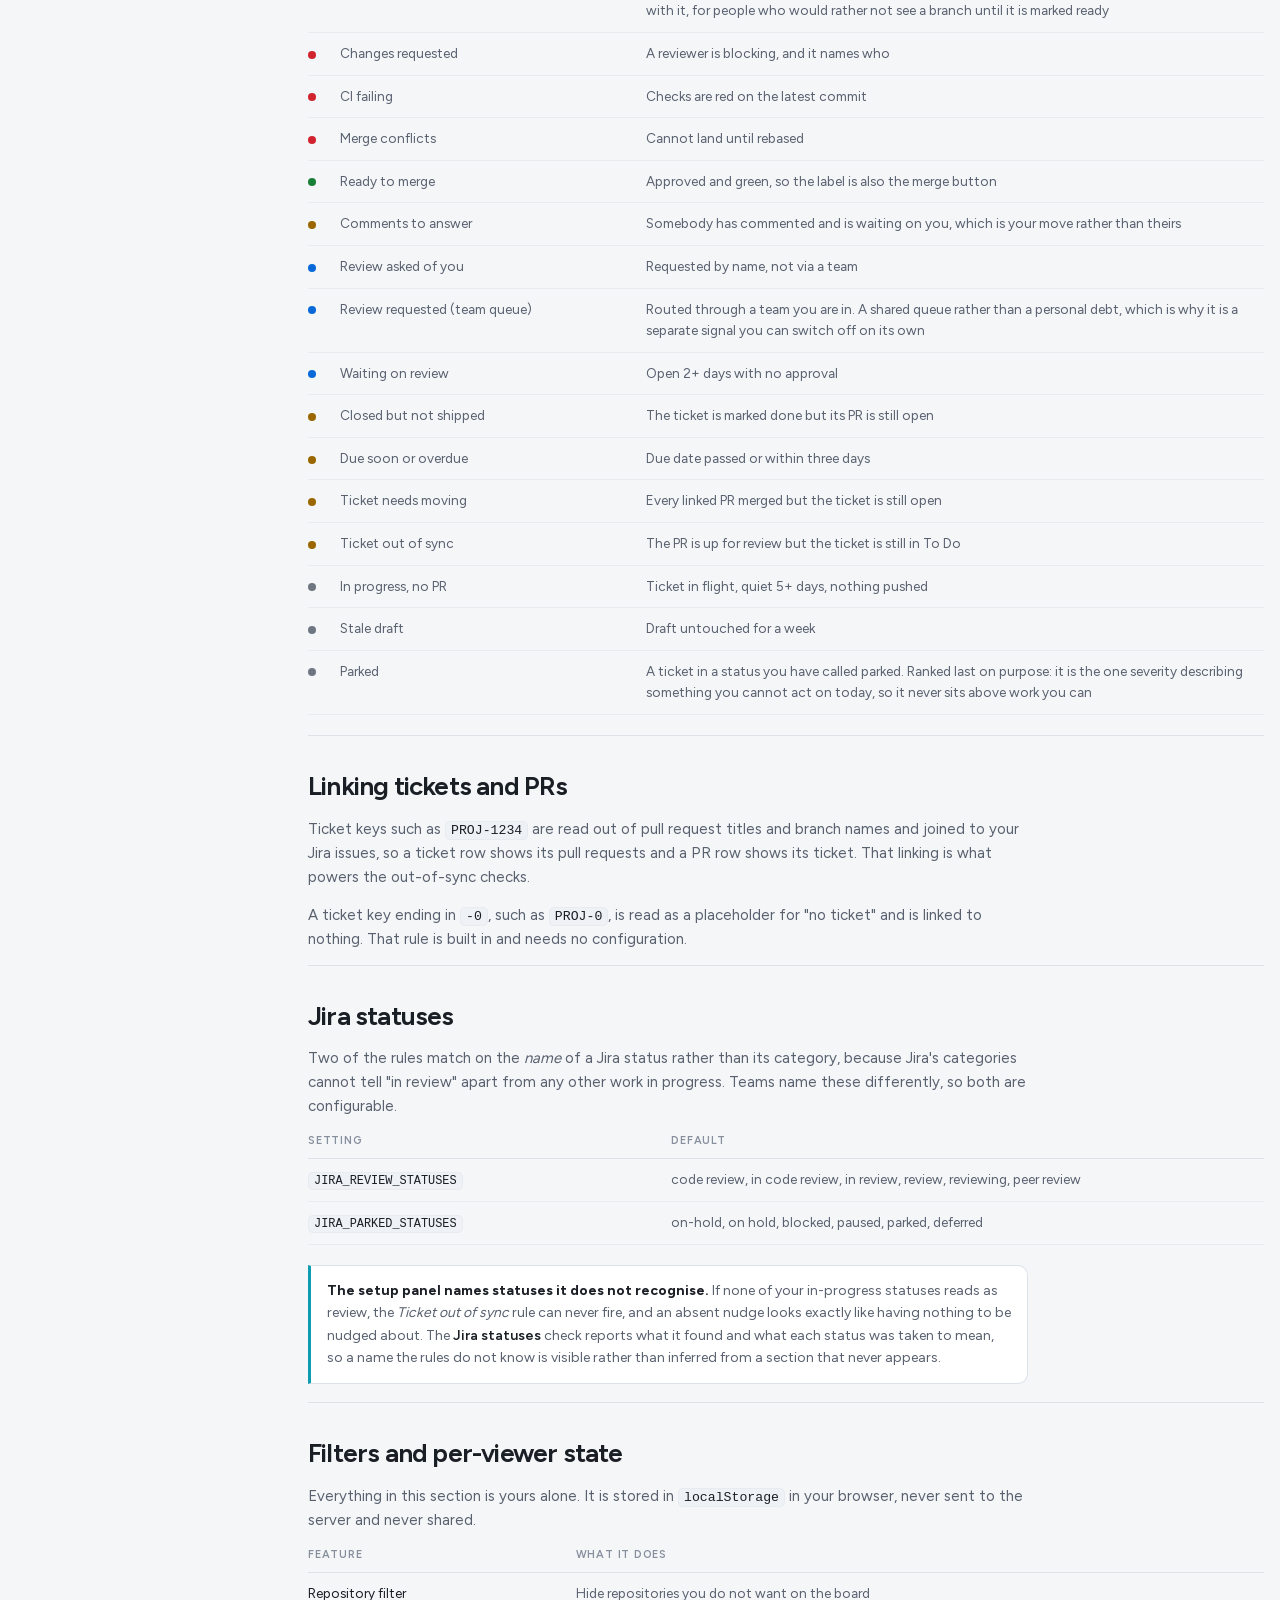
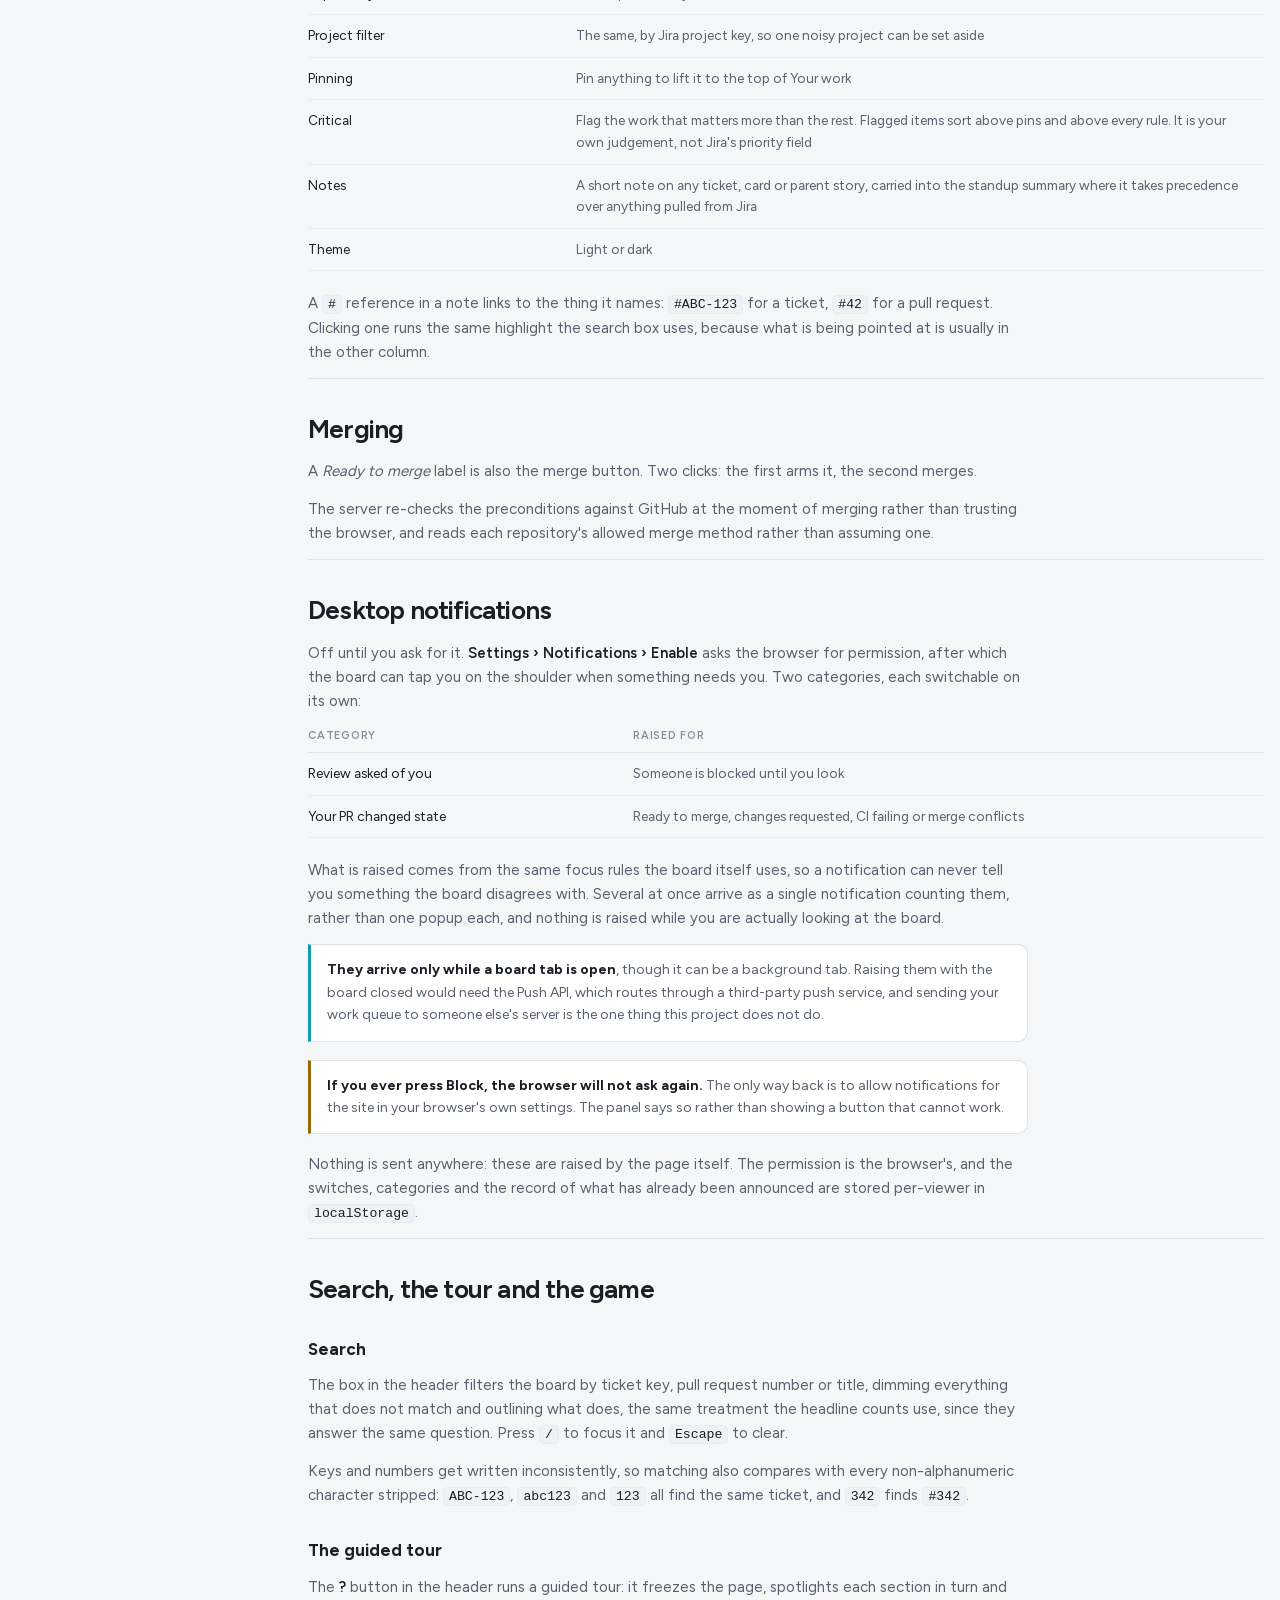
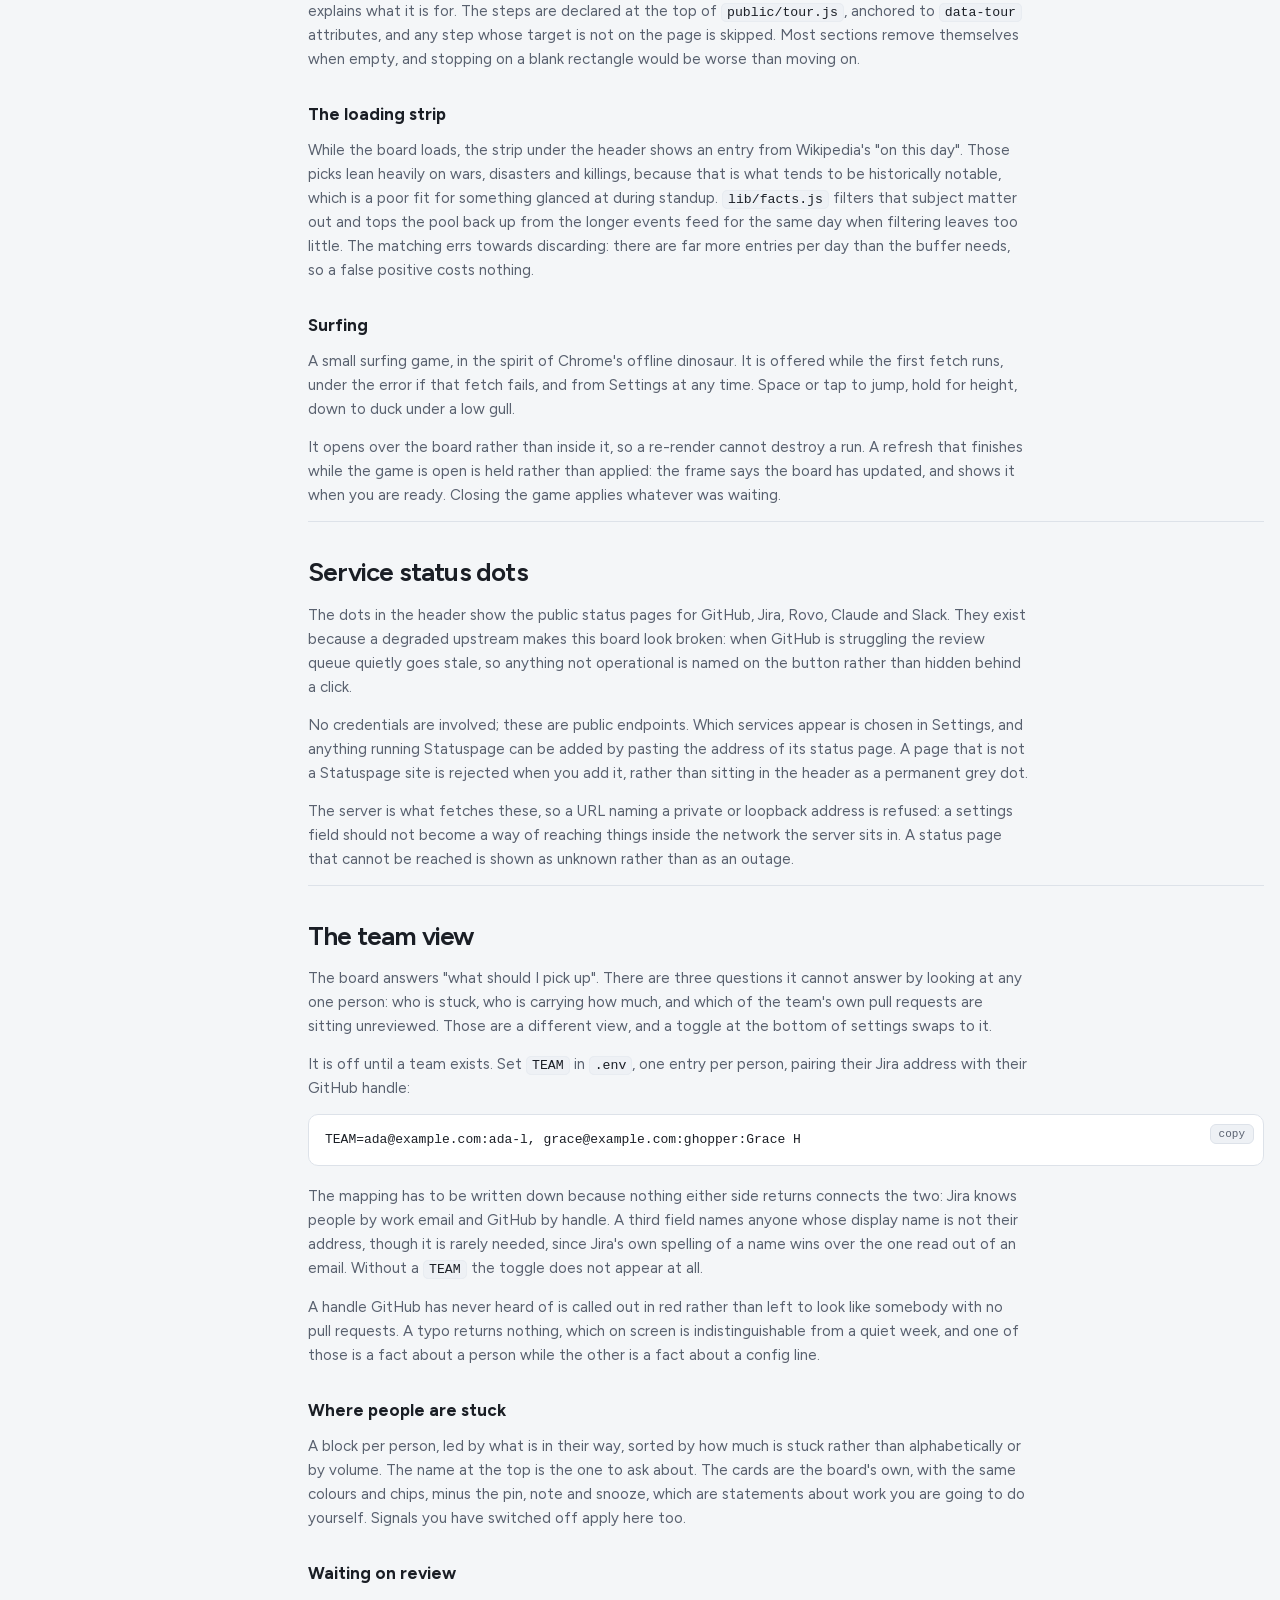
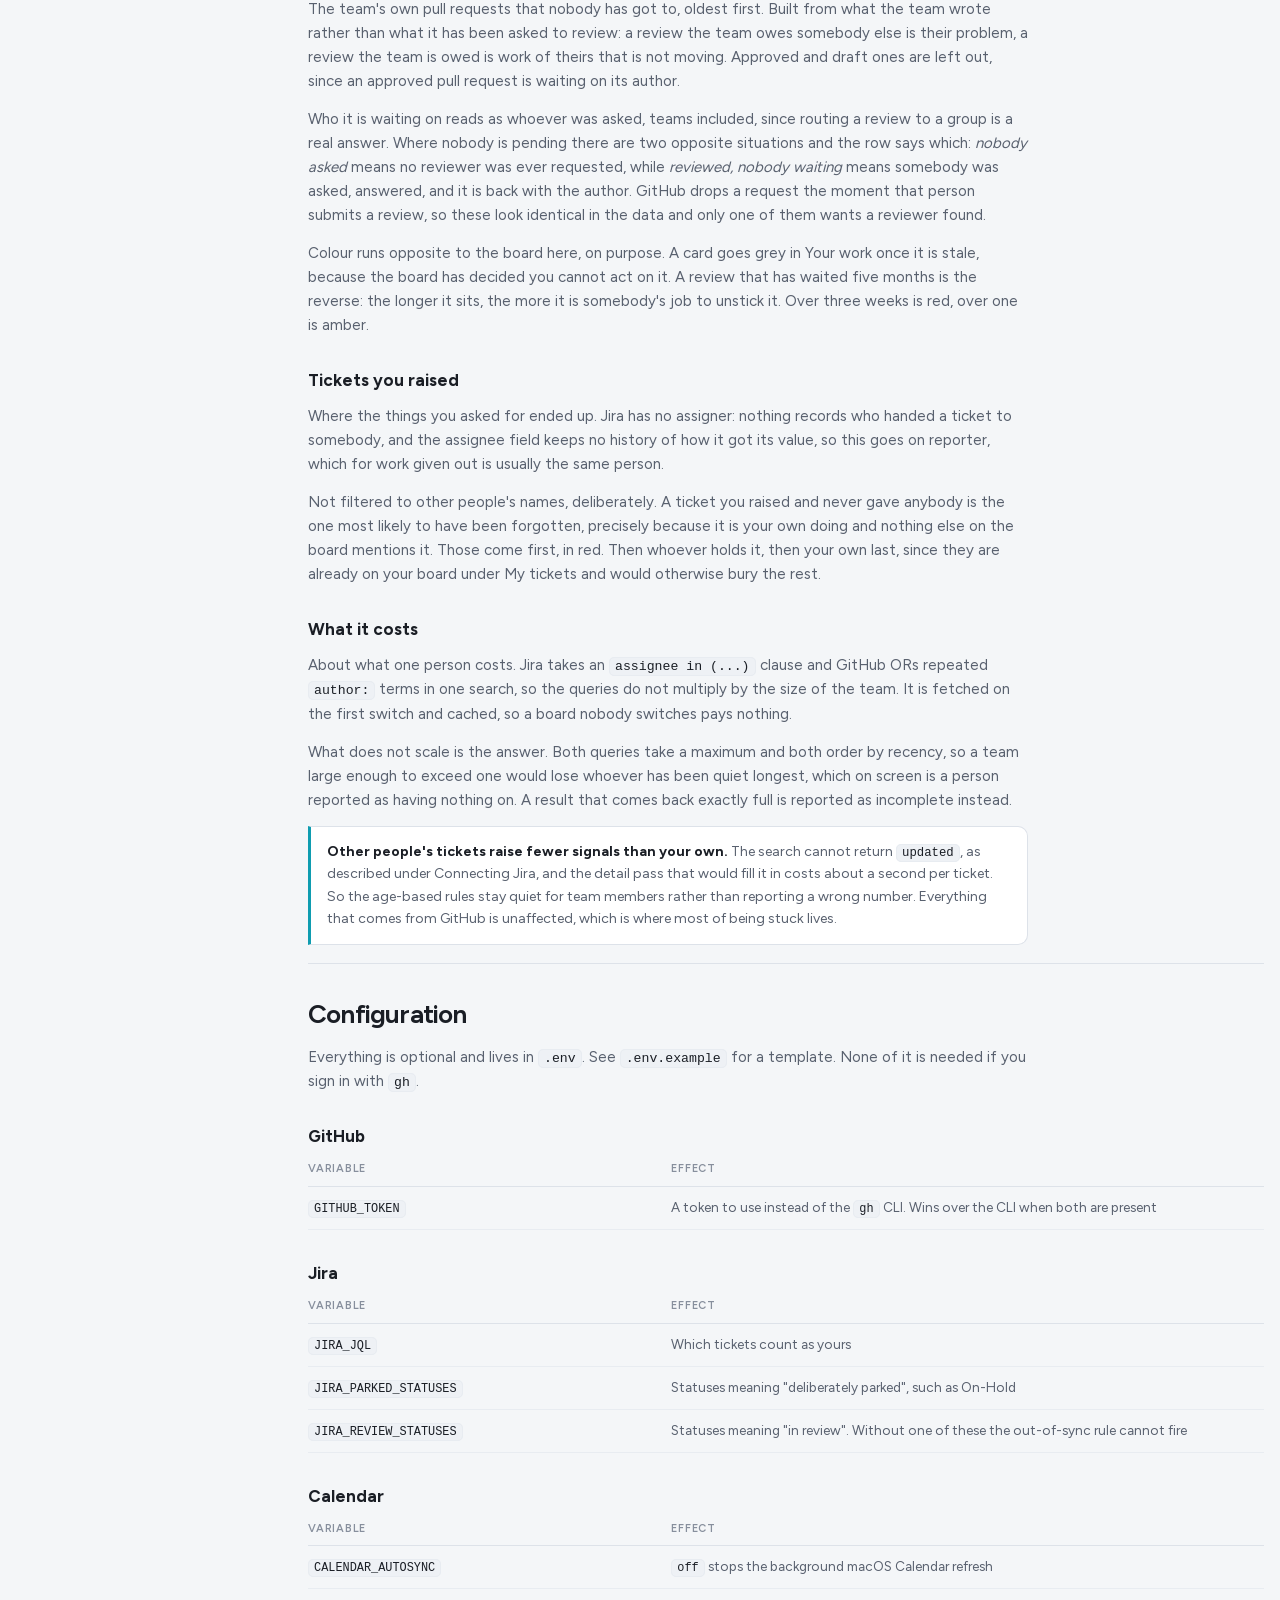
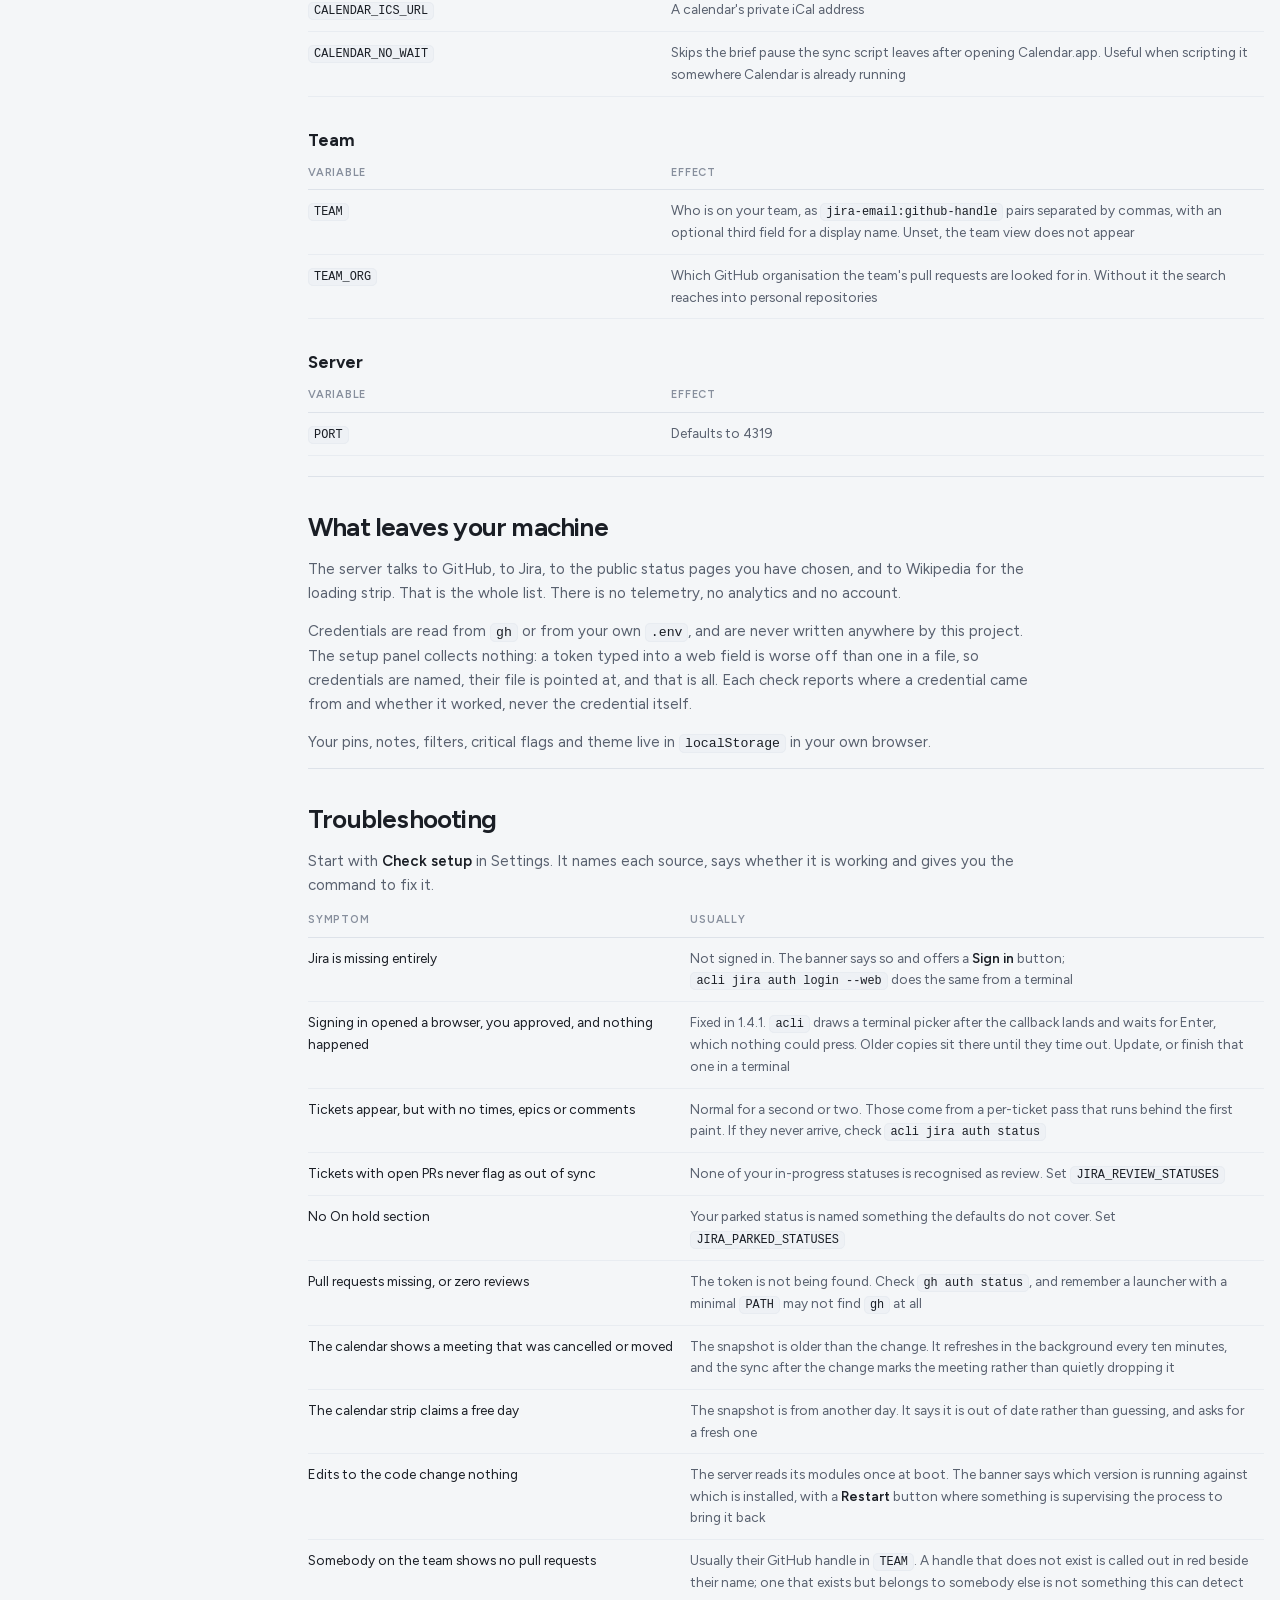
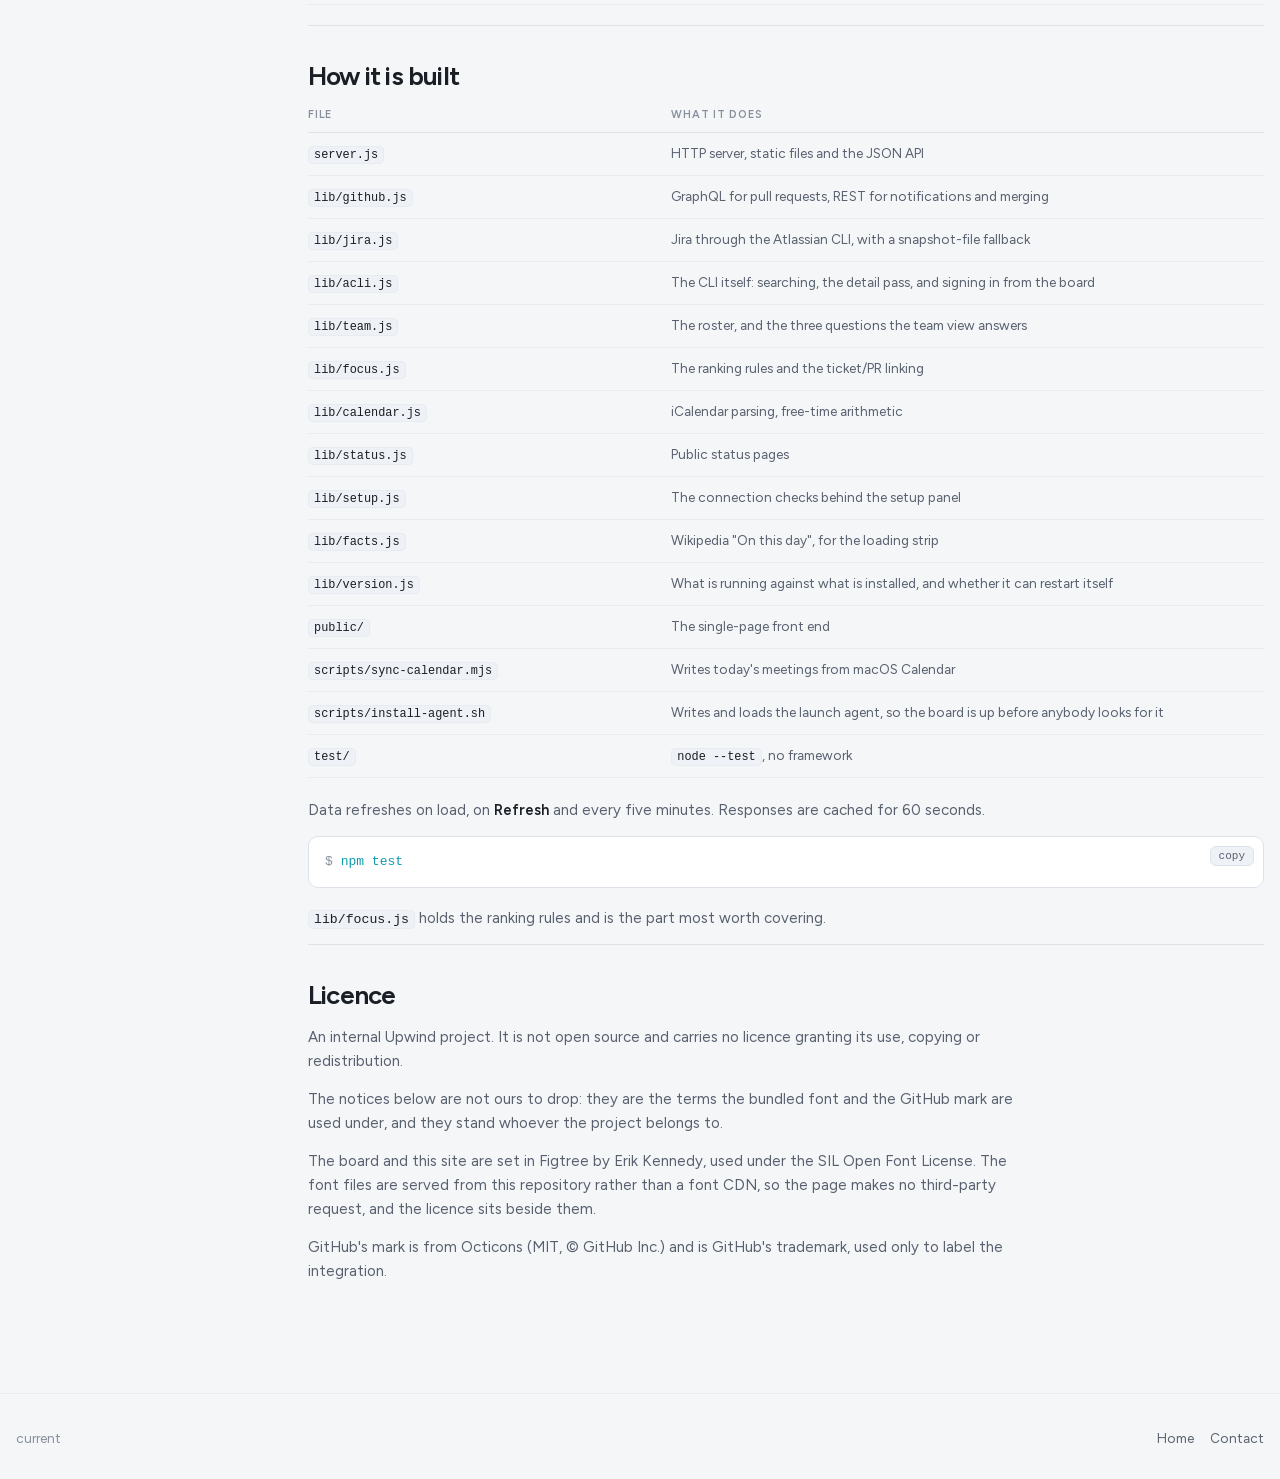
==== commit 6f9c554e: "Document the team view, signing in, and signals you can switch off The signal table had drifted: com" ====
--- a/docs/index.html
+++ b/docs/index.html
@@ -86,6 +86,7 @@
               <a href="#notifications">Desktop notifications</a>
               <a href="#extras">Search, the tour and the game</a>
               <a href="#status-dots">Service status dots</a>
+              <a href="#team">The team view</a>
 
               <p class="group">Reference</p>
               <a href="#config">Configuration</a>
@@ -239,7 +240,19 @@
               list at once, and timestamps, epic grouping and comments arrive a few seconds
               later rather than holding the page up.
             </p>
-            <p>Not signed in, and Jira is simply absent. The board runs GitHub-only.</p>
+            <h3><a class="anchor" href="#jira" aria-hidden="true">#</a>When the session expires</h3>
+            <p>
+              It will. <code>acli</code> sessions run out, usually overnight, and a board
+              that was right yesterday opens today with Jira answering nothing. That used
+              to look exactly like a day with no tickets on it, which is the one reading
+              that is both plausible and wrong.
+            </p>
+            <p>
+              So a signed-out Jira says so, and offers a <strong>Sign in</strong> button in
+              the banner and in the Setup panel. It opens the same browser tab the command
+              does and takes about as long as approving it. Not signed in and not signing
+              in, Jira is simply absent and the board runs GitHub-only.
+            </p>
           </section>
           <section id="calendar">
             <h2><a class="anchor" href="#calendar" aria-hidden="true">#</a>Calendar</h2>
@@ -262,10 +275,28 @@
               in both a work calendar and a subscribed copy appears once.
             </p>
             <p>
-              You should not have to run it. A snapshot only describes the day it was taken,
-              and a step you must remember every morning is a step that does not happen, so
-              a stale snapshot is refreshed in the background at most every half hour.
+              You should not have to run it. A snapshot only describes the moment it was
+              taken, and a step you must remember every morning is a step that does not
+              happen, so one older than ten minutes is refreshed in the background.
               <code>CALENDAR_AUTOSYNC=off</code> turns that off.
+            </p>
+
+            <h3><a class="anchor" href="#calendar" aria-hidden="true">#</a>Meetings that move or vanish</h3>
+            <p>
+              Each sync is compared against the one before it. A meeting whose title is
+              still in the day at a different time is marked where it now sits rather than
+              listed twice. One that has gone from the calendar entirely is put back in its
+              old slot, greyed, saying it was taken out, because a meeting silently
+              disappearing from your morning is the change you are most likely to miss.
+              Neither is counted in the day's totals: a cancelled hour is free.
+            </p>
+            <p>
+              Both are matched on the title, which is the only stable thing a snapshot
+              carries. That makes the match ambiguous the moment a title appears twice, and
+              recurring one-to-ones genuinely do appear several times in a day, so a title
+              that is not unique on both sides is left alone and only the disappearance is
+              reported. A move is claimed only where there is exactly one candidate it
+              could be.
             </p>
 
             <h3><a class="anchor" href="#calendar" aria-hidden="true">#</a>From an iCal address</h3>
@@ -335,23 +366,35 @@
               These rules decide what is worth raising. They are grouped here by colour, in
               the same severity order the board itself ranks them in.
             </p>
+            <p>
+              Any of them can be switched off under <strong>Signals</strong> in settings,
+              with a count beside each one of how much it is raising today. Switching one
+              off takes away a reason rather than a card: a pull request that is both red
+              and waiting on review still wants reviewing once CI failing is off, so the
+              next reason takes over and the rest fall in behind it. Only work with nothing
+              left to say about it goes.
+            </p>
             <table>
               <thead>
                 <tr><th style="width: 32px"></th><th style="width: 32%">Signal</th><th>Why it surfaces</th></tr>
               </thead>
               <tbody>
+                <tr><td><span class="sig-dot"></span></td><td>Anything still in draft</td><td>Not a rule but a property of the work. Switching it off takes the card whole, whatever else is wrong with it, for people who would rather not see a branch until it is marked ready</td></tr>
                 <tr><td><span class="sig-dot blocked"></span></td><td>Changes requested</td><td>A reviewer is blocking, and it names who</td></tr>
                 <tr><td><span class="sig-dot blocked"></span></td><td>CI failing</td><td>Checks are red on the latest commit</td></tr>
                 <tr><td><span class="sig-dot blocked"></span></td><td>Merge conflicts</td><td>Cannot land until rebased</td></tr>
                 <tr><td><span class="sig-dot ready"></span></td><td>Ready to merge</td><td>Approved and green, so the label is also the merge button</td></tr>
+                <tr><td><span class="sig-dot waiting"></span></td><td>Comments to answer</td><td>Somebody has commented and is waiting on you, which is your move rather than theirs</td></tr>
                 <tr><td><span class="sig-dot review"></span></td><td>Review asked of you</td><td>Requested by name, not via a team</td></tr>
+                <tr><td><span class="sig-dot review"></span></td><td>Review requested (team queue)</td><td>Routed through a team you are in. A shared queue rather than a personal debt, which is why it is a separate signal you can switch off on its own</td></tr>
                 <tr><td><span class="sig-dot review"></span></td><td>Waiting on review</td><td>Open 2+ days with no approval</td></tr>
                 <tr><td><span class="sig-dot waiting"></span></td><td>Closed but not shipped</td><td>The ticket is marked done but its PR is still open</td></tr>
-                <tr><td><span class="sig-dot waiting"></span></td><td>Overdue / due soon</td><td>Due date passed or within three days</td></tr>
+                <tr><td><span class="sig-dot waiting"></span></td><td>Due soon or overdue</td><td>Due date passed or within three days</td></tr>
                 <tr><td><span class="sig-dot waiting"></span></td><td>Ticket needs moving</td><td>Every linked PR merged but the ticket is still open</td></tr>
                 <tr><td><span class="sig-dot waiting"></span></td><td>Ticket out of sync</td><td>The PR is up for review but the ticket is still in To Do</td></tr>
                 <tr><td><span class="sig-dot"></span></td><td>In progress, no PR</td><td>Ticket in flight, quiet 5+ days, nothing pushed</td></tr>
                 <tr><td><span class="sig-dot"></span></td><td>Stale draft</td><td>Draft untouched for a week</td></tr>
+                <tr><td><span class="sig-dot"></span></td><td>Parked</td><td>A ticket in a status you have called parked. Ranked last on purpose: it is the one severity describing something you cannot act on today, so it never sits above work you can</td></tr>
               </tbody>
             </table>
           </section>
@@ -567,6 +610,111 @@
             </p>
           </section>
 
+          <section id="team">
+            <h2><a class="anchor" href="#team" aria-hidden="true">#</a>The team view</h2>
+            <p>
+              The board answers "what should I pick up". There are three questions it
+              cannot answer by looking at any one person: who is stuck, who is carrying how
+              much, and which of the team's own pull requests are sitting unreviewed. Those
+              are a different view, and a toggle at the bottom of settings swaps to it.
+            </p>
+            <p>
+              It is off until a team exists. Set <code>TEAM</code> in <code>.env</code>, one
+              entry per person, pairing their Jira address with their GitHub handle:
+            </p>
+            <div class="cmd">
+              <button class="copy" type="button">copy</button>
+              <pre>TEAM=ada@example.com:ada-l, grace@example.com:ghopper:Grace H</pre>
+            </div>
+            <p>
+              The mapping has to be written down because nothing either side returns
+              connects the two: Jira knows people by work email and GitHub by handle. A
+              third field names anyone whose display name is not their address, though it
+              is rarely needed, since Jira's own spelling of a name wins over the one read
+              out of an email. Without a <code>TEAM</code> the toggle does not appear at
+              all.
+            </p>
+            <p>
+              A handle GitHub has never heard of is called out in red rather than left to
+              look like somebody with no pull requests. A typo returns nothing, which on
+              screen is indistinguishable from a quiet week, and one of those is a fact
+              about a person while the other is a fact about a config line.
+            </p>
+
+            <h3><a class="anchor" href="#team" aria-hidden="true">#</a>Where people are stuck</h3>
+            <p>
+              A block per person, led by what is in their way, sorted by how much is stuck
+              rather than alphabetically or by volume. The name at the top is the one to ask
+              about. The cards are the board's own, with the same colours and chips, minus
+              the pin, note and snooze, which are statements about work you are going to do
+              yourself. Signals you have switched off apply here too.
+            </p>
+
+            <h3><a class="anchor" href="#team" aria-hidden="true">#</a>Waiting on review</h3>
+            <p>
+              The team's own pull requests that nobody has got to, oldest first. Built from
+              what the team wrote rather than what it has been asked to review: a review the
+              team owes somebody else is their problem, a review the team is owed is work of
+              theirs that is not moving. Approved and draft ones are left out, since an
+              approved pull request is waiting on its author.
+            </p>
+            <p>
+              Who it is waiting on reads as whoever was asked, teams included, since routing
+              a review to a group is a real answer. Where nobody is pending there are two
+              opposite situations and the row says which: <em>nobody asked</em> means no
+              reviewer was ever requested, while <em>reviewed, nobody waiting</em> means
+              somebody was asked, answered, and it is back with the author. GitHub drops a
+              request the moment that person submits a review, so these look identical in
+              the data and only one of them wants a reviewer found.
+            </p>
+            <p>
+              Colour runs opposite to the board here, on purpose. A card goes grey in Your
+              work once it is stale, because the board has decided you cannot act on it. A
+              review that has waited five months is the reverse: the longer it sits, the
+              more it is somebody's job to unstick it. Over three weeks is red, over one is
+              amber.
+            </p>
+
+            <h3><a class="anchor" href="#team" aria-hidden="true">#</a>Tickets you raised</h3>
+            <p>
+              Where the things you asked for ended up. Jira has no assigner: nothing records
+              who handed a ticket to somebody, and the assignee field keeps no history of
+              how it got its value, so this goes on reporter, which for work given out is
+              usually the same person.
+            </p>
+            <p>
+              Not filtered to other people's names, deliberately. A ticket you raised and
+              never gave anybody is the one most likely to have been forgotten, precisely
+              because it is your own doing and nothing else on the board mentions it. Those
+              come first, in red. Then whoever holds it, then your own last, since they are
+              already on your board under My tickets and would otherwise bury the rest.
+            </p>
+
+            <h3><a class="anchor" href="#team" aria-hidden="true">#</a>What it costs</h3>
+            <p>
+              About what one person costs. Jira takes an <code>assignee in (...)</code>
+              clause and GitHub ORs repeated <code>author:</code> terms in one search, so
+              the queries do not multiply by the size of the team. It is fetched on the
+              first switch and cached, so a board nobody switches pays nothing.
+            </p>
+            <p>
+              What does not scale is the answer. Both queries take a maximum and both order
+              by recency, so a team large enough to exceed one would lose whoever has been
+              quiet longest, which on screen is a person reported as having nothing on. A
+              result that comes back exactly full is reported as incomplete instead.
+            </p>
+            <div class="note">
+              <p>
+                <b>Other people's tickets raise fewer signals than your own.</b> The search
+                cannot return <code>updated</code>, as described under
+                <a href="#jira">Connecting Jira</a>, and the detail pass that would fill it
+                in costs about a second per ticket. So the age-based rules stay quiet for
+                team members rather than reporting a wrong number. Everything that comes
+                from GitHub is unaffected, which is where most of being stuck lives.
+              </p>
+            </div>
+          </section>
+
           <section id="config">
             <h2><a class="anchor" href="#config" aria-hidden="true">#</a>Configuration</h2>
             <p>
@@ -600,6 +748,15 @@
                 <tr><td><code>CALENDAR_AUTOSYNC</code></td><td><code>off</code> stops the background macOS Calendar refresh</td></tr>
                 <tr><td><code>CALENDAR_ICS_URL</code></td><td>A calendar's private iCal address</td></tr>
                 <tr><td><code>CALENDAR_NO_WAIT</code></td><td>Skips the brief pause the sync script leaves after opening Calendar.app. Useful when scripting it somewhere Calendar is already running</td></tr>
+              </tbody>
+            </table>
+
+            <h3><a class="anchor" href="#config" aria-hidden="true">#</a>Team</h3>
+            <table>
+              <thead><tr><th style="width: 38%">Variable</th><th>Effect</th></tr></thead>
+              <tbody>
+                <tr><td><code>TEAM</code></td><td>Who is on your team, as <code>jira-email:github-handle</code> pairs separated by commas, with an optional third field for a display name. Unset, the team view does not appear</td></tr>
+                <tr><td><code>TEAM_ORG</code></td><td>Which GitHub organisation the team's pull requests are looked for in. Without it the search reaches into personal repositories</td></tr>
               </tbody>
             </table>
 
@@ -644,7 +801,11 @@
               <tbody>
                 <tr>
                   <td>Jira is missing entirely</td>
-                  <td>Not signed in. <code>acli jira auth login --web</code>, then reload</td>
+                  <td>Not signed in. The banner says so and offers a <strong>Sign in</strong> button; <code>acli jira auth login --web</code> does the same from a terminal</td>
+                </tr>
+                <tr>
+                  <td>Signing in opened a browser, you approved, and nothing happened</td>
+                  <td>Fixed in 1.4.1. <code>acli</code> draws a terminal picker after the callback lands and waits for Enter, which nothing could press. Older copies sit there until they time out. Update, or finish that one in a terminal</td>
                 </tr>
                 <tr>
                   <td>Tickets appear, but with no times, epics or comments</td>
@@ -663,8 +824,20 @@
                   <td>The token is not being found. Check <code>gh auth status</code>, and remember a launcher with a minimal <code>PATH</code> may not find <code>gh</code> at all</td>
                 </tr>
                 <tr>
+                  <td>The calendar shows a meeting that was cancelled or moved</td>
+                  <td>The snapshot is older than the change. It refreshes in the background every ten minutes, and the sync after the change marks the meeting rather than quietly dropping it</td>
+                </tr>
+                <tr>
                   <td>The calendar strip claims a free day</td>
-                  <td>The snapshot is stale. It refreshes in the background at most every half hour, and says so rather than guessing</td>
+                  <td>The snapshot is from another day. It says it is out of date rather than guessing, and asks for a fresh one</td>
+                </tr>
+                <tr>
+                  <td>Edits to the code change nothing</td>
+                  <td>The server reads its modules once at boot. The banner says which version is running against which is installed, with a <strong>Restart</strong> button where something is supervising the process to bring it back</td>
+                </tr>
+                <tr>
+                  <td>Somebody on the team shows no pull requests</td>
+                  <td>Usually their GitHub handle in <code>TEAM</code>. A handle that does not exist is called out in red beside their name; one that exists but belongs to somebody else is not something this can detect</td>
                 </tr>
               </tbody>
             </table>
@@ -677,14 +850,18 @@
               <tbody>
                 <tr><td><code>server.js</code></td><td>HTTP server, static files and the JSON API</td></tr>
                 <tr><td><code>lib/github.js</code></td><td>GraphQL for pull requests, REST for notifications and merging</td></tr>
-                <tr><td><code>lib/jira.js</code></td><td>Jira REST v3, with a snapshot-file fallback</td></tr>
+                <tr><td><code>lib/jira.js</code></td><td>Jira through the Atlassian CLI, with a snapshot-file fallback</td></tr>
+                <tr><td><code>lib/acli.js</code></td><td>The CLI itself: searching, the detail pass, and signing in from the board</td></tr>
+                <tr><td><code>lib/team.js</code></td><td>The roster, and the three questions the team view answers</td></tr>
                 <tr><td><code>lib/focus.js</code></td><td>The ranking rules and the ticket/PR linking</td></tr>
                 <tr><td><code>lib/calendar.js</code></td><td>iCalendar parsing, free-time arithmetic</td></tr>
                 <tr><td><code>lib/status.js</code></td><td>Public status pages</td></tr>
                 <tr><td><code>lib/setup.js</code></td><td>The connection checks behind the setup panel</td></tr>
                 <tr><td><code>lib/facts.js</code></td><td>Wikipedia "On this day", for the loading strip</td></tr>
+                <tr><td><code>lib/version.js</code></td><td>What is running against what is installed, and whether it can restart itself</td></tr>
                 <tr><td><code>public/</code></td><td>The single-page front end</td></tr>
                 <tr><td><code>scripts/sync-calendar.mjs</code></td><td>Writes today's meetings from macOS Calendar</td></tr>
+                <tr><td><code>scripts/install-agent.sh</code></td><td>Writes and loads the launch agent, so the board is up before anybody looks for it</td></tr>
                 <tr><td><code>test/</code></td><td><code>node --test</code>, no framework</td></tr>
               </tbody>
             </table>
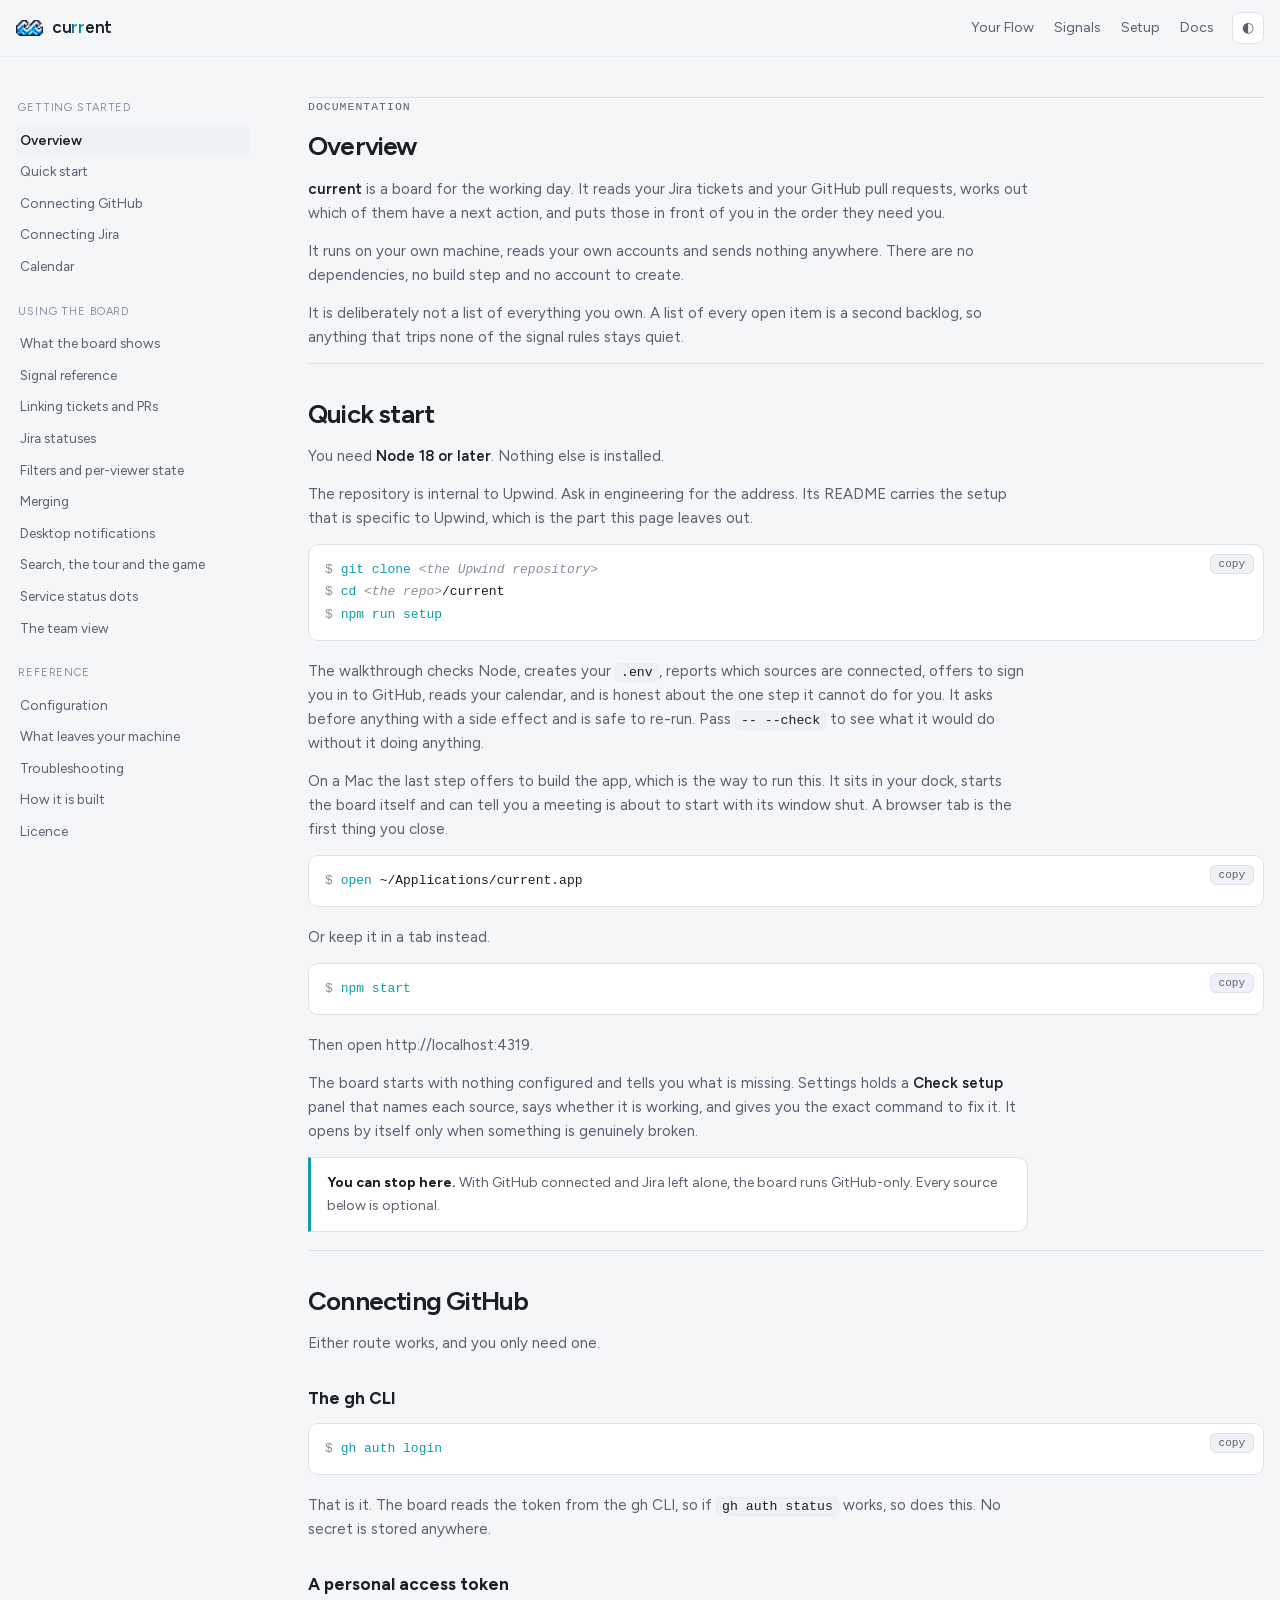
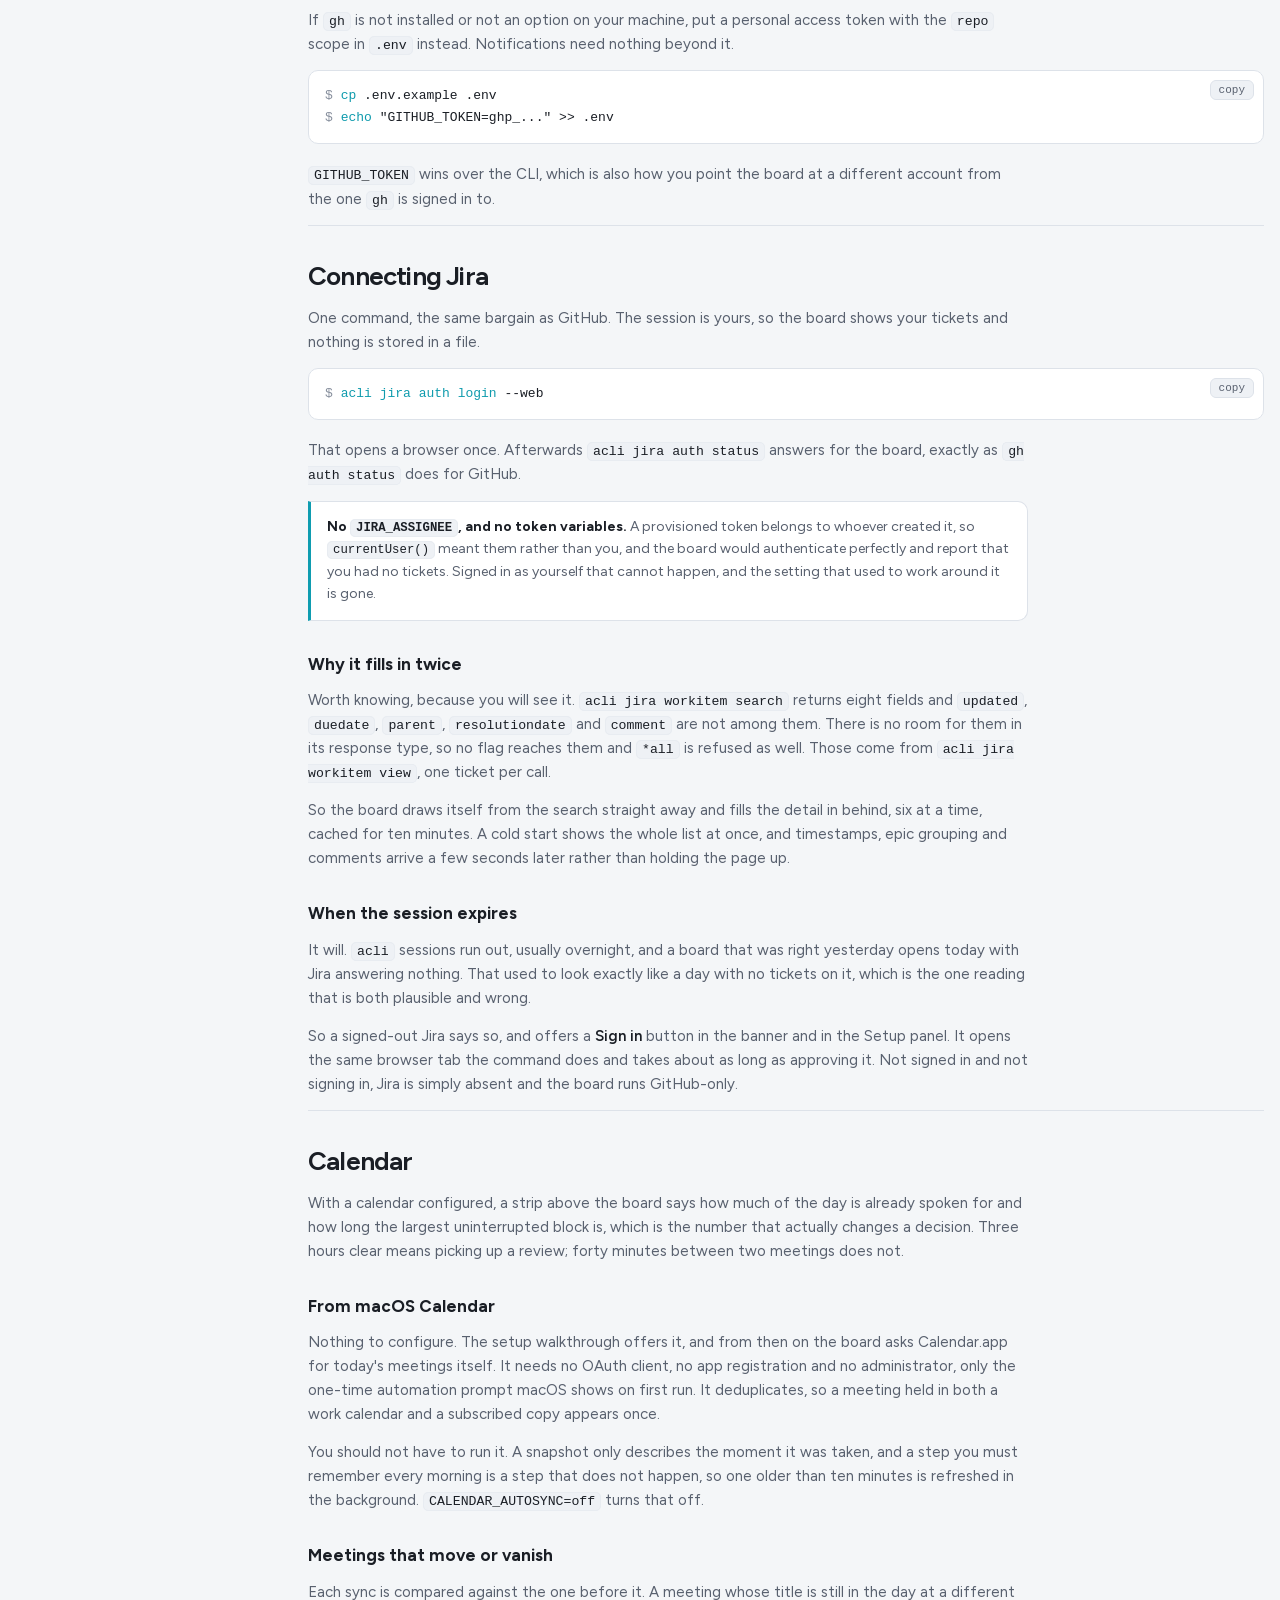
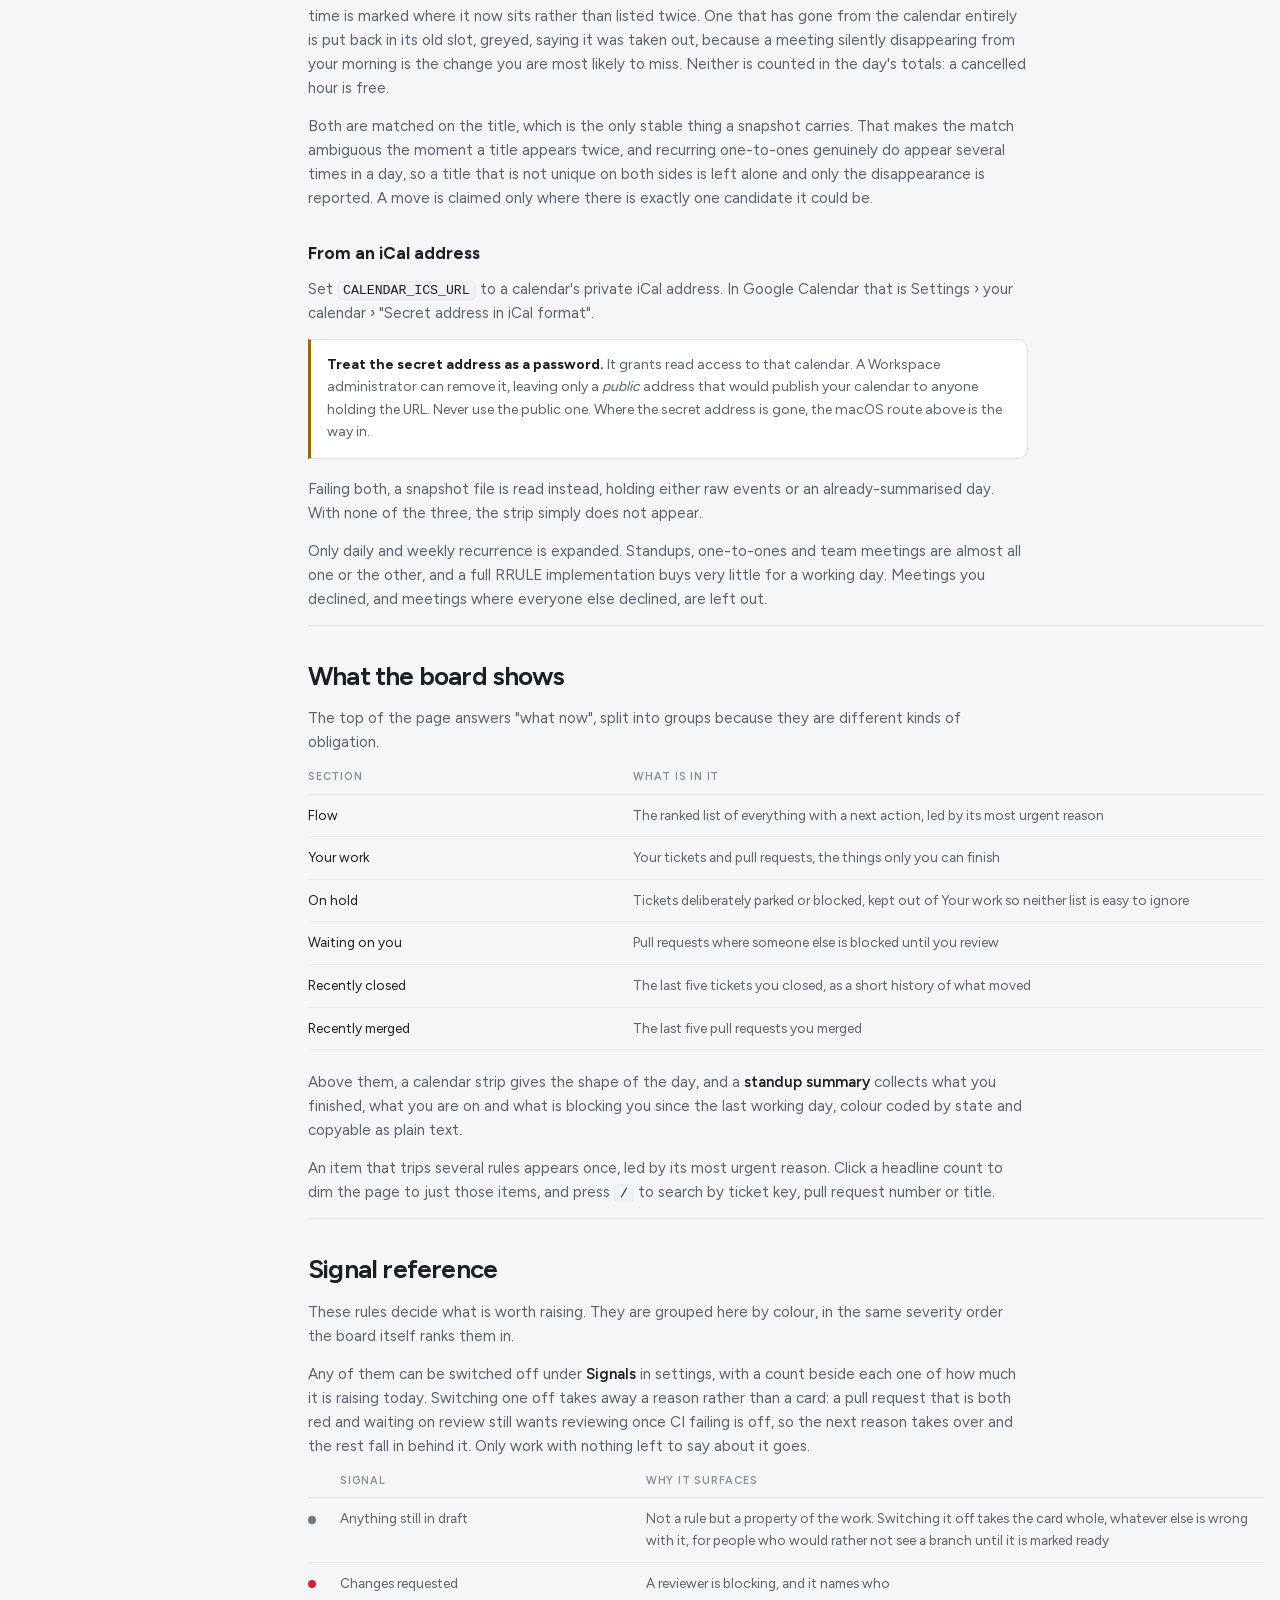
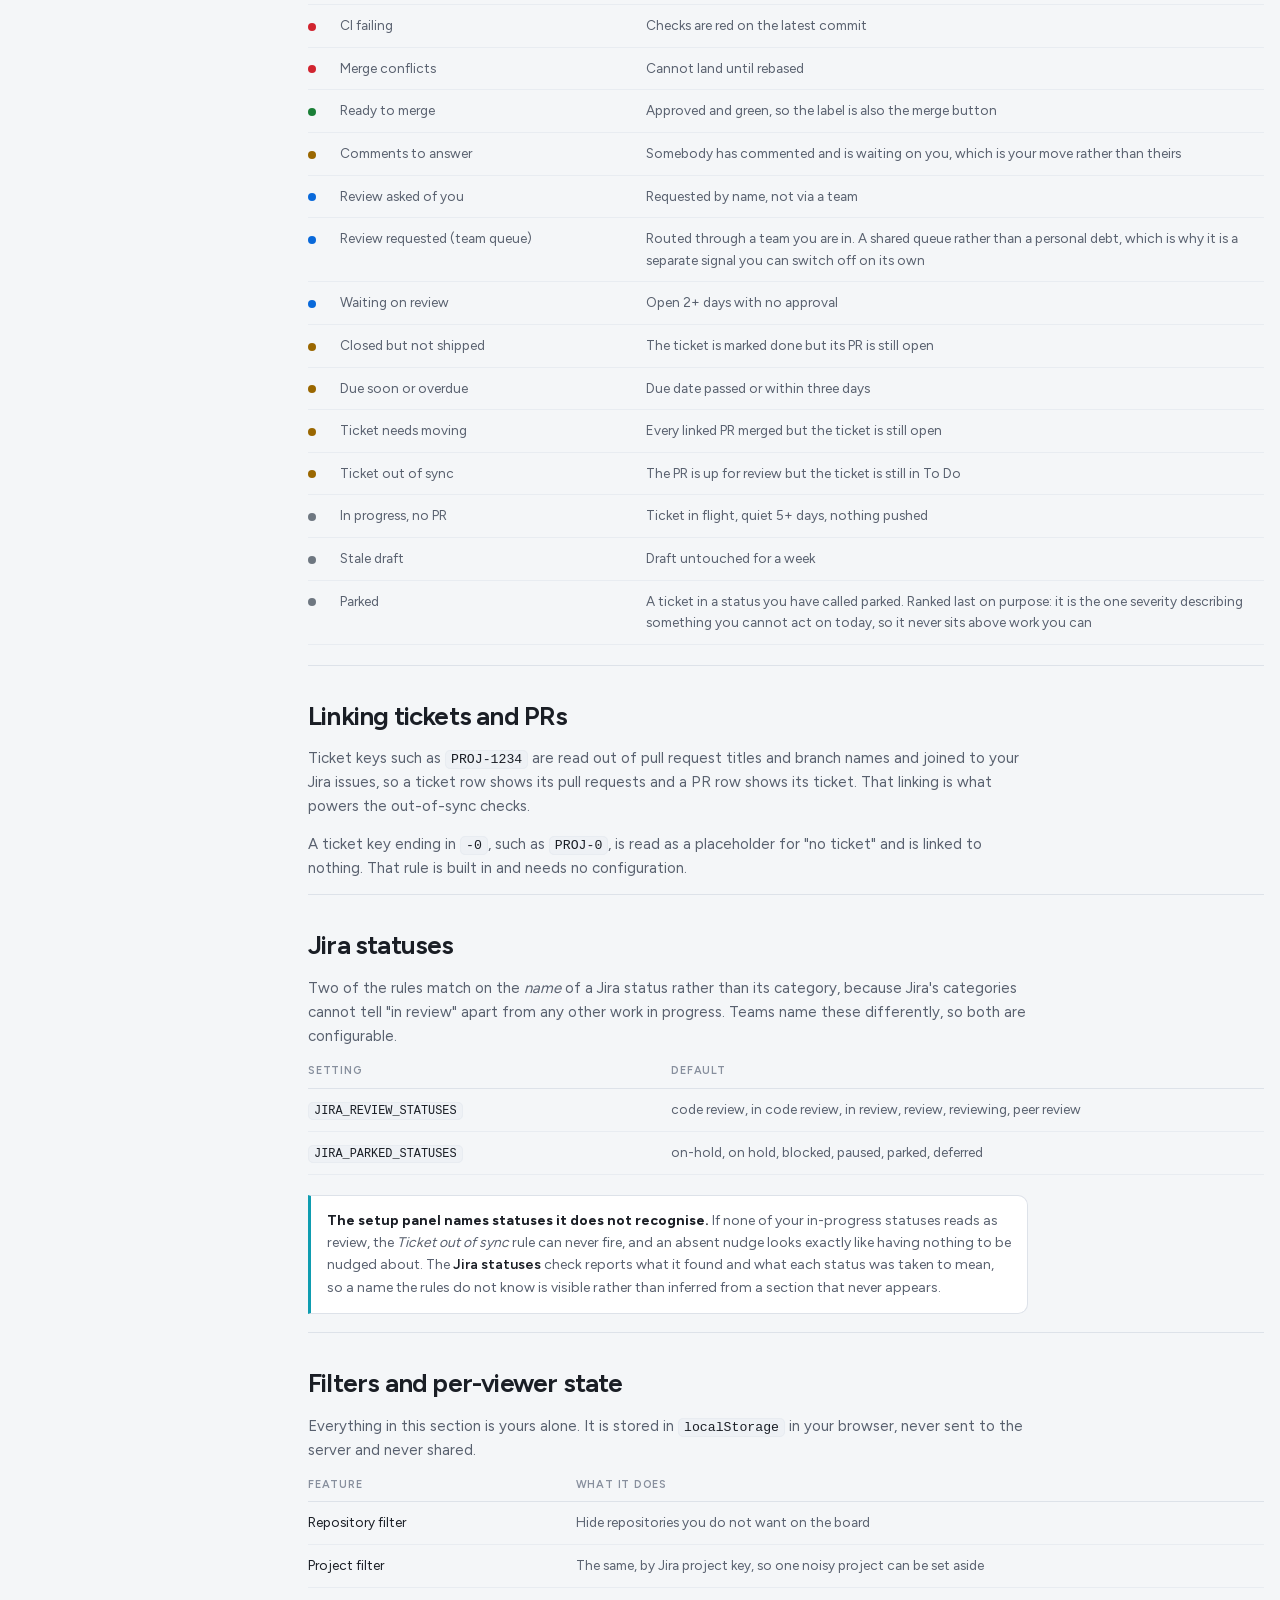
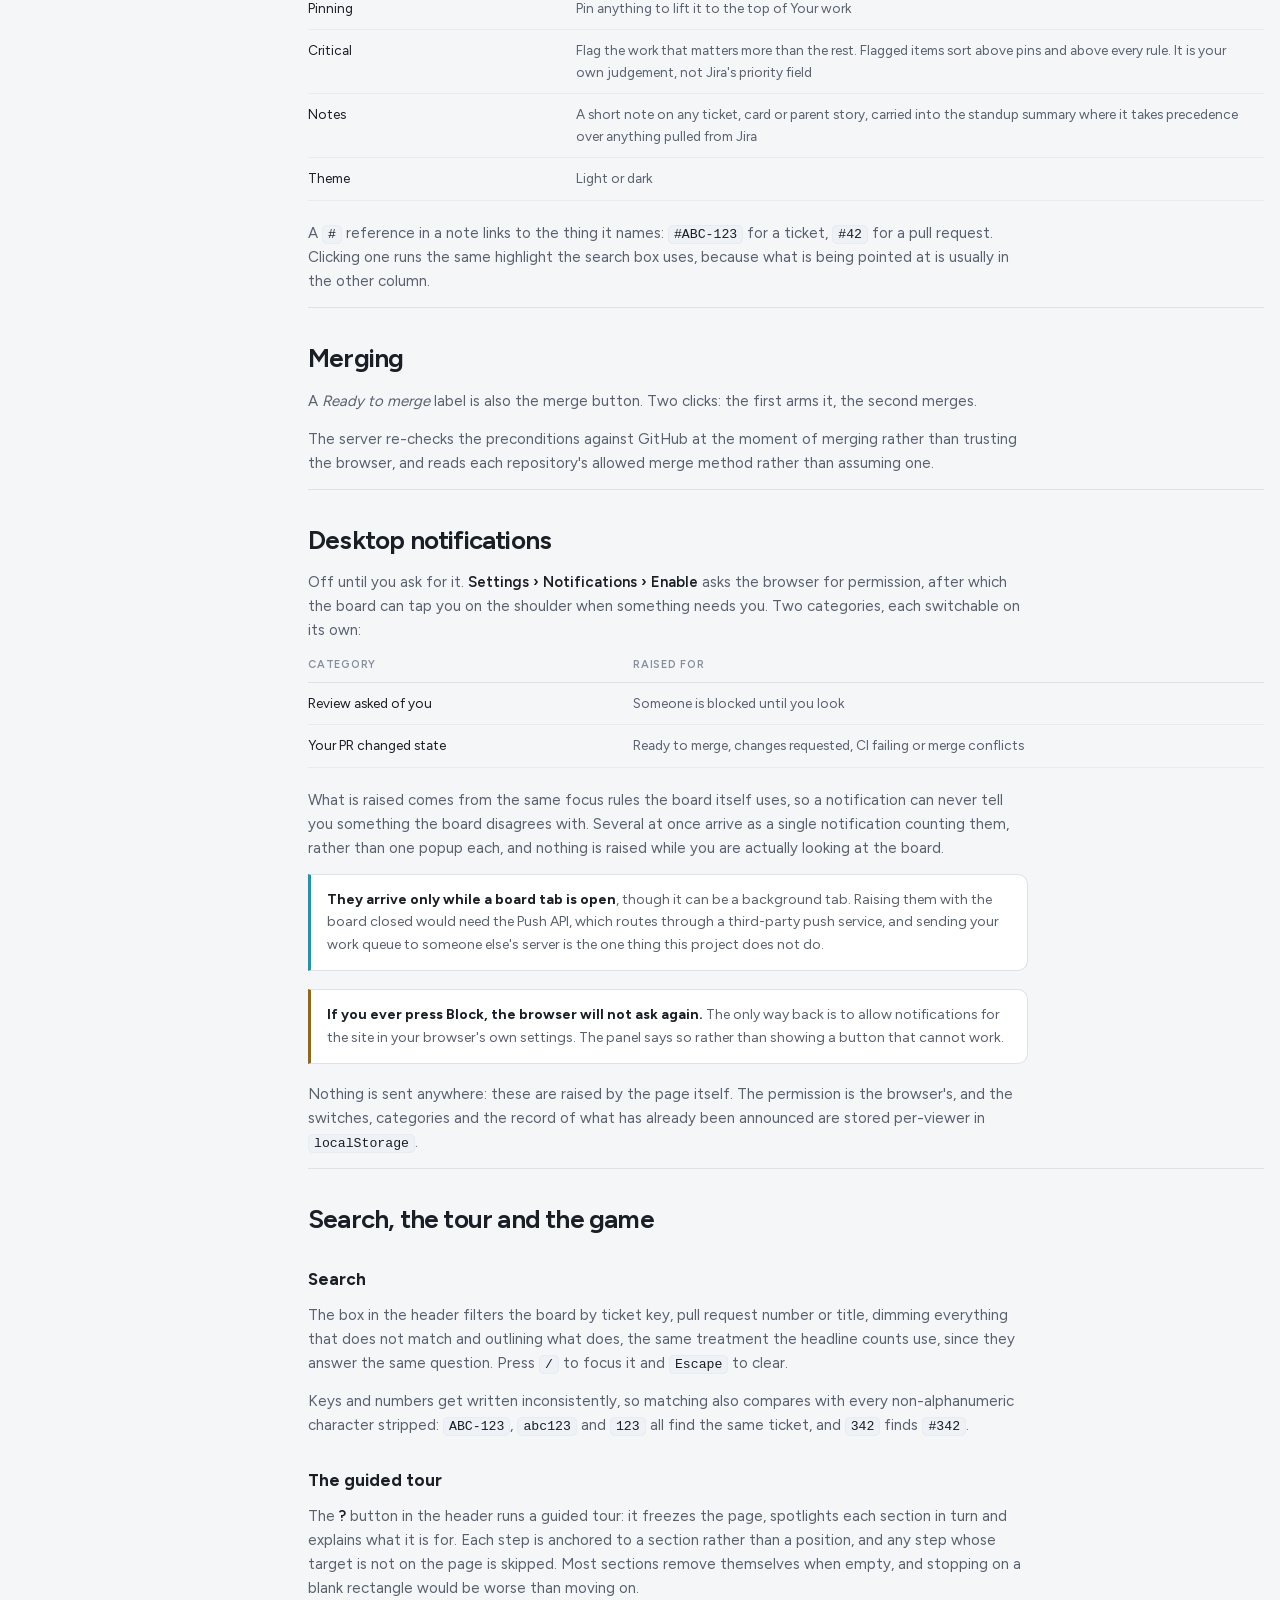
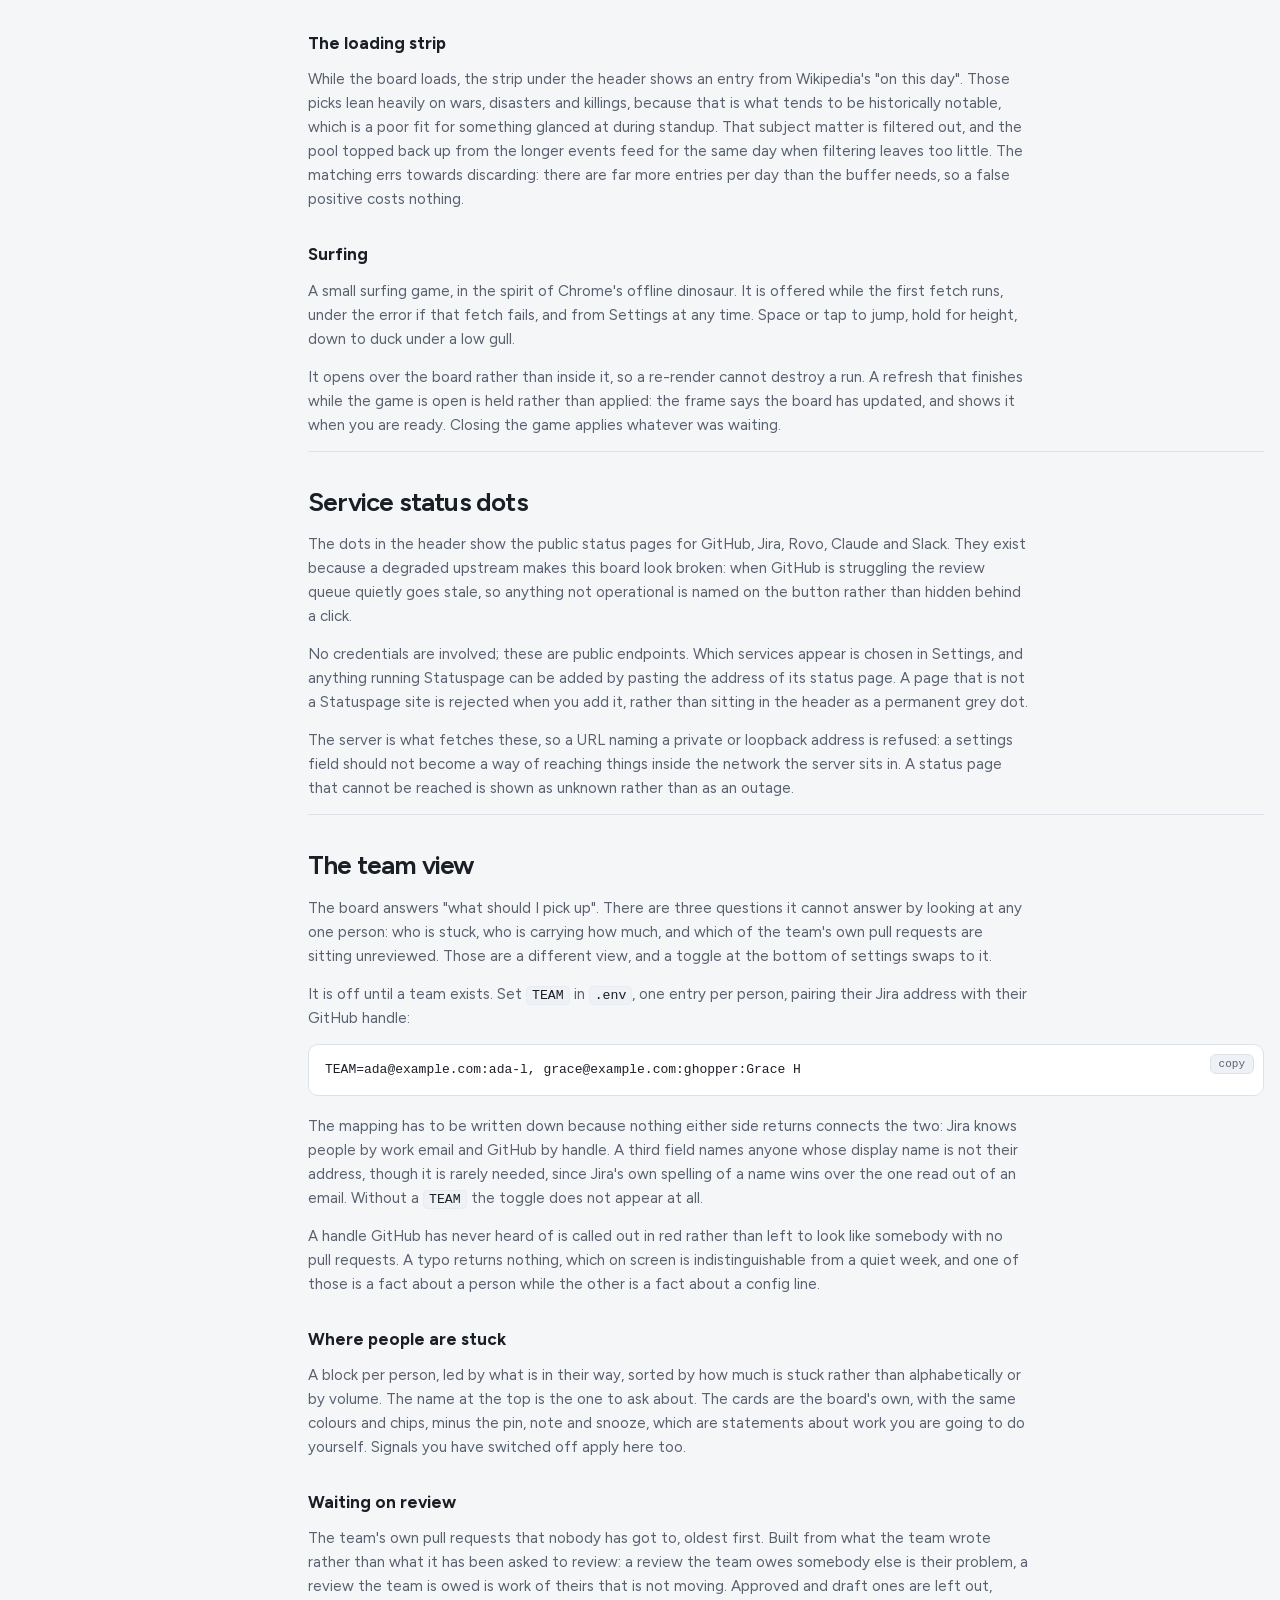
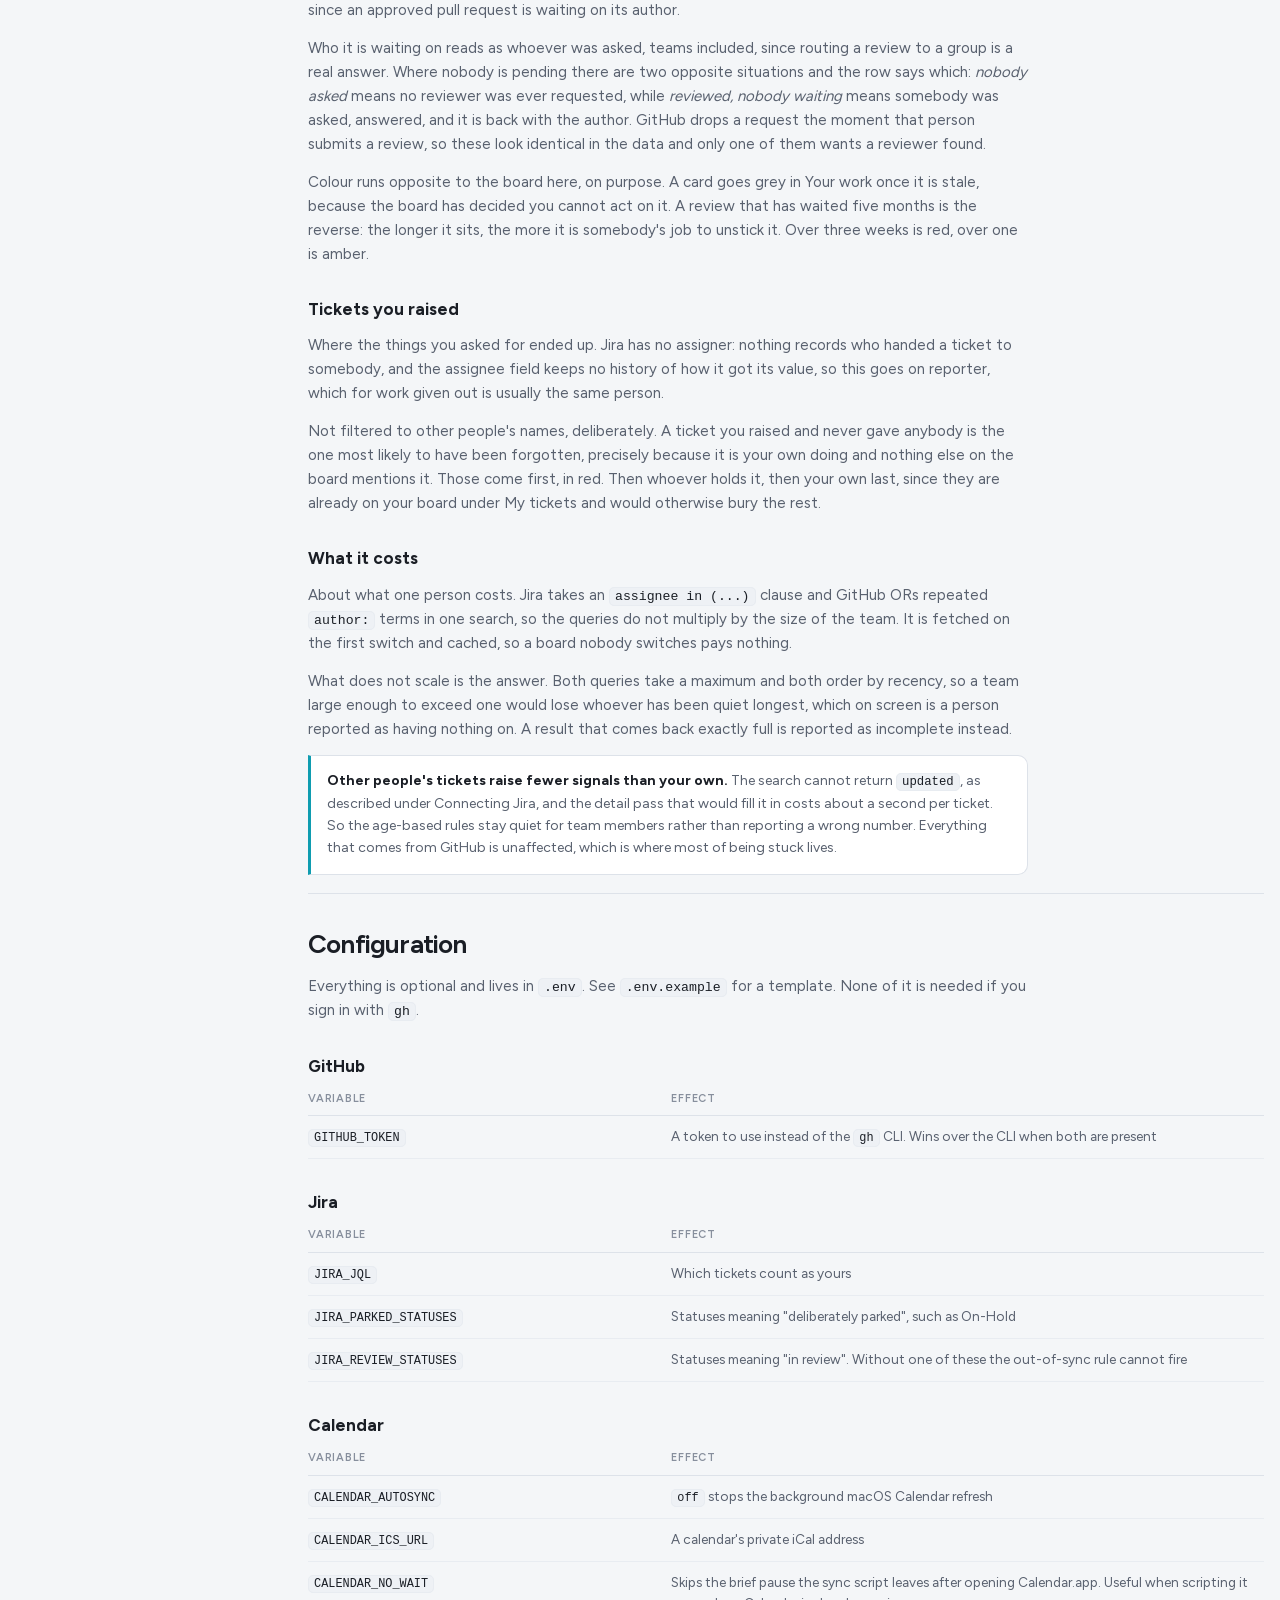
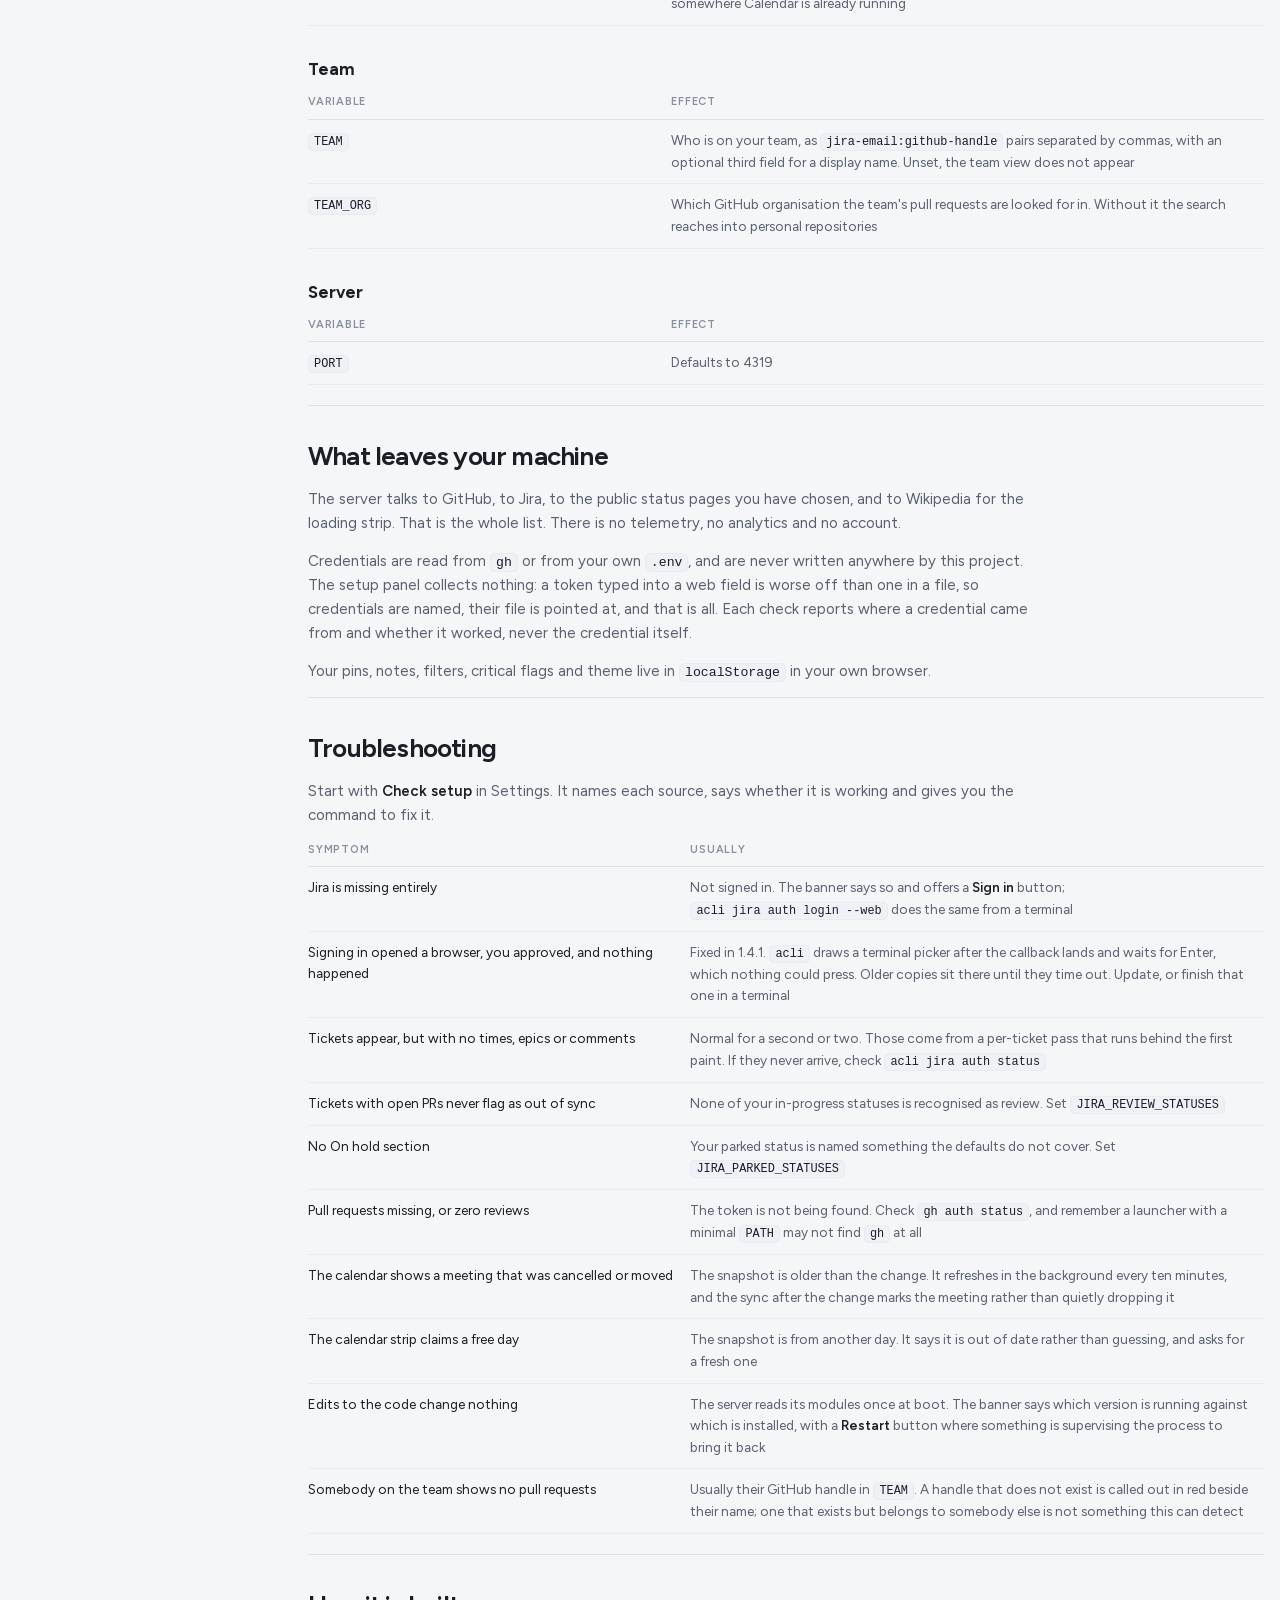
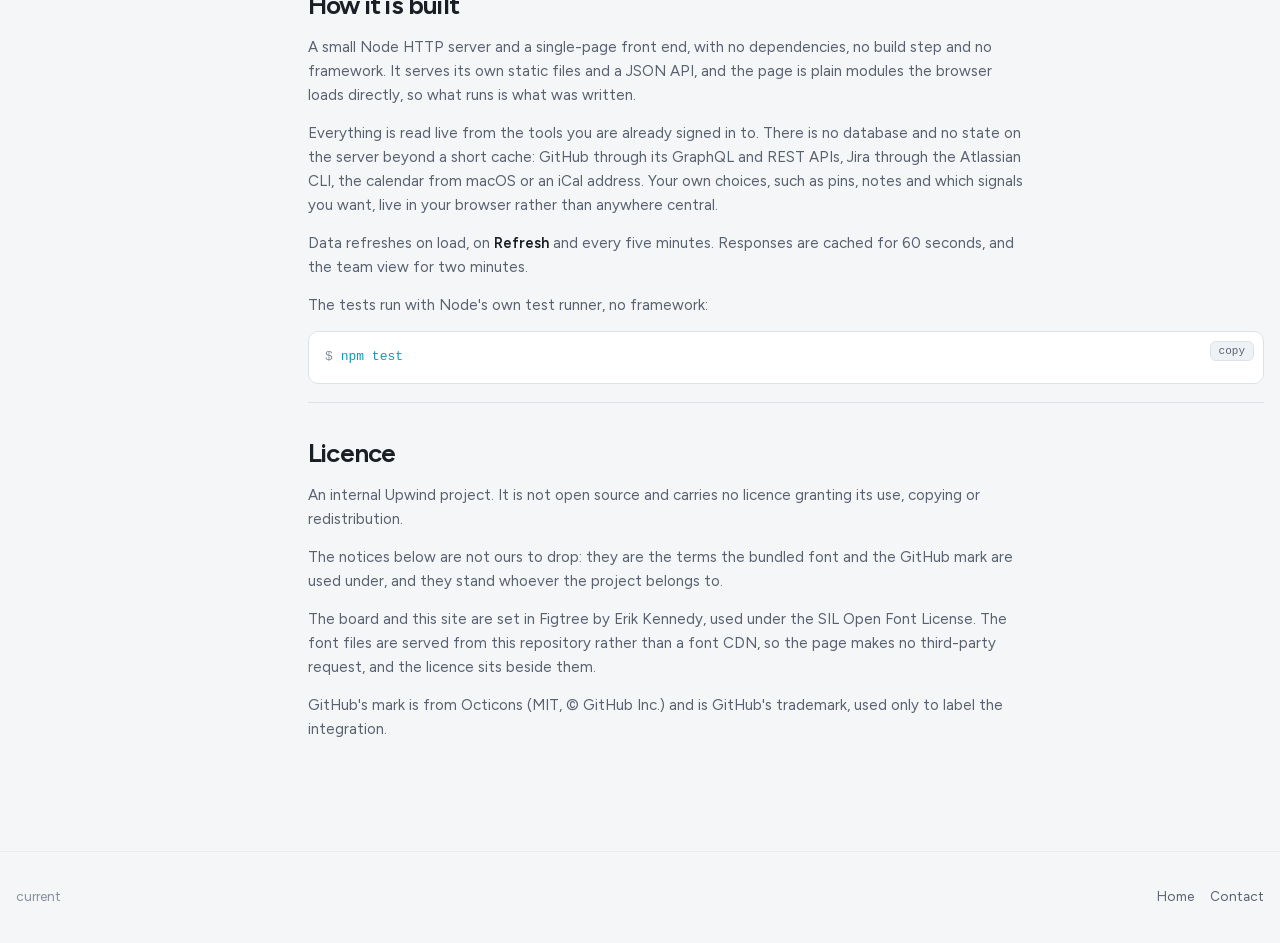
==== commit cc27d44a: "Take the source layout off the public site The How it is built section was a table of every file in " ====
--- a/docs/index.html
+++ b/docs/index.html
@@ -264,12 +264,9 @@
             </p>
 
             <h3><a class="anchor" href="#calendar" aria-hidden="true">#</a>From macOS Calendar</h3>
-            <div class="cmd">
-              <button class="copy" type="button">copy</button>
-              <pre><span class="p">$</span> <span class="c">node</span> scripts/sync-calendar.mjs</pre>
-            </div>
-            <p>
-              This asks Calendar.app for today's meetings and writes the snapshot. It needs
+            <p>
+              Nothing to configure. The setup walkthrough offers it, and from then on the
+              board asks Calendar.app for today's meetings itself. It needs
               no OAuth client, no app registration and no administrator, only the one-time
               automation prompt macOS shows on first run. It deduplicates, so a meeting held
               in both a work calendar and a subscribed copy appears once.
@@ -315,10 +312,9 @@
               </p>
             </div>
             <p>
-              Failing both, <code>data/calendar-snapshot.json</code> is read instead, holding
-              either raw events or an already-summarised day;
-              <code>lib/calendar.js</code> documents both shapes. With none of the three, the
-              strip simply does not appear.
+              Failing both, a snapshot file is read instead, holding either raw events or
+              an already-summarised day. With none of the three, the strip simply does not
+              appear.
             </p>
             <p>
               Only daily and weekly recurrence is expanded. Standups, one-to-ones and team
@@ -553,10 +549,9 @@
             <h3><a class="anchor" href="#extras" aria-hidden="true">#</a>The guided tour</h3>
             <p>
               The <strong>?</strong> button in the header runs a guided tour: it freezes the
-              page, spotlights each section in turn and explains what it is for. The steps
-              are declared at the top of <code>public/tour.js</code>, anchored to
-              <code>data-tour</code> attributes, and any step whose target is not on the page
-              is skipped. Most sections remove themselves when empty, and stopping on a blank
+              page, spotlights each section in turn and explains what it is for. Each step
+              is anchored to a section rather than a position, and any step whose target is
+              not on the page is skipped. Most sections remove themselves when empty, and stopping on a blank
               rectangle would be worse than moving on.
             </p>
 
@@ -565,10 +560,9 @@
               While the board loads, the strip under the header shows an entry from
               Wikipedia's "on this day". Those picks lean heavily on wars, disasters and
               killings, because that is what tends to be historically notable, which is a
-              poor fit for something glanced at during standup.
-              <code>lib/facts.js</code> filters that subject matter out and tops the pool
-              back up from the longer events feed for the same day when filtering leaves too
-              little. The matching errs towards discarding: there are far more entries per
+              poor fit for something glanced at during standup. That subject
+              matter is filtered out, and the pool topped back up from the longer events
+              feed for the same day when filtering leaves too little. The matching errs towards discarding: there are far more entries per
               day than the buffer needs, so a false positive costs nothing.
             </p>
 
@@ -845,38 +839,30 @@
 
           <section id="architecture">
             <h2><a class="anchor" href="#architecture" aria-hidden="true">#</a>How it is built</h2>
-            <table>
-              <thead><tr><th style="width: 38%">File</th><th>What it does</th></tr></thead>
-              <tbody>
-                <tr><td><code>server.js</code></td><td>HTTP server, static files and the JSON API</td></tr>
-                <tr><td><code>lib/github.js</code></td><td>GraphQL for pull requests, REST for notifications and merging</td></tr>
-                <tr><td><code>lib/jira.js</code></td><td>Jira through the Atlassian CLI, with a snapshot-file fallback</td></tr>
-                <tr><td><code>lib/acli.js</code></td><td>The CLI itself: searching, the detail pass, and signing in from the board</td></tr>
-                <tr><td><code>lib/team.js</code></td><td>The roster, and the three questions the team view answers</td></tr>
-                <tr><td><code>lib/focus.js</code></td><td>The ranking rules and the ticket/PR linking</td></tr>
-                <tr><td><code>lib/calendar.js</code></td><td>iCalendar parsing, free-time arithmetic</td></tr>
-                <tr><td><code>lib/status.js</code></td><td>Public status pages</td></tr>
-                <tr><td><code>lib/setup.js</code></td><td>The connection checks behind the setup panel</td></tr>
-                <tr><td><code>lib/facts.js</code></td><td>Wikipedia "On this day", for the loading strip</td></tr>
-                <tr><td><code>lib/version.js</code></td><td>What is running against what is installed, and whether it can restart itself</td></tr>
-                <tr><td><code>public/</code></td><td>The single-page front end</td></tr>
-                <tr><td><code>scripts/sync-calendar.mjs</code></td><td>Writes today's meetings from macOS Calendar</td></tr>
-                <tr><td><code>scripts/install-agent.sh</code></td><td>Writes and loads the launch agent, so the board is up before anybody looks for it</td></tr>
-                <tr><td><code>test/</code></td><td><code>node --test</code>, no framework</td></tr>
-              </tbody>
-            </table>
+            <p>
+              A small Node HTTP server and a single-page front end, with no dependencies, no
+              build step and no framework. It serves its own static files and a JSON API,
+              and the page is plain modules the browser loads directly, so what runs is what
+              was written.
+            </p>
+            <p>
+              Everything is read live from the tools you are already signed in to. There is
+              no database and no state on the server beyond a short cache: GitHub through
+              its GraphQL and REST APIs, Jira through the Atlassian CLI, the calendar from
+              macOS or an iCal address. Your own choices, such as pins, notes and which
+              signals you want, live in your browser rather than anywhere central.
+            </p>
             <p>
               Data refreshes on load, on <strong>Refresh</strong> and every five minutes.
-              Responses are cached for 60 seconds.
+              Responses are cached for 60 seconds, and the team view for two minutes.
+            </p>
+            <p>
+              The tests run with Node's own test runner, no framework:
             </p>
             <div class="cmd">
               <button class="copy" type="button">copy</button>
               <pre><span class="p">$</span> <span class="c">npm test</span></pre>
             </div>
-            <p>
-              <code>lib/focus.js</code> holds the ranking rules and is the part most worth
-              covering.
-            </p>
           </section>
 
           <section id="licence">
